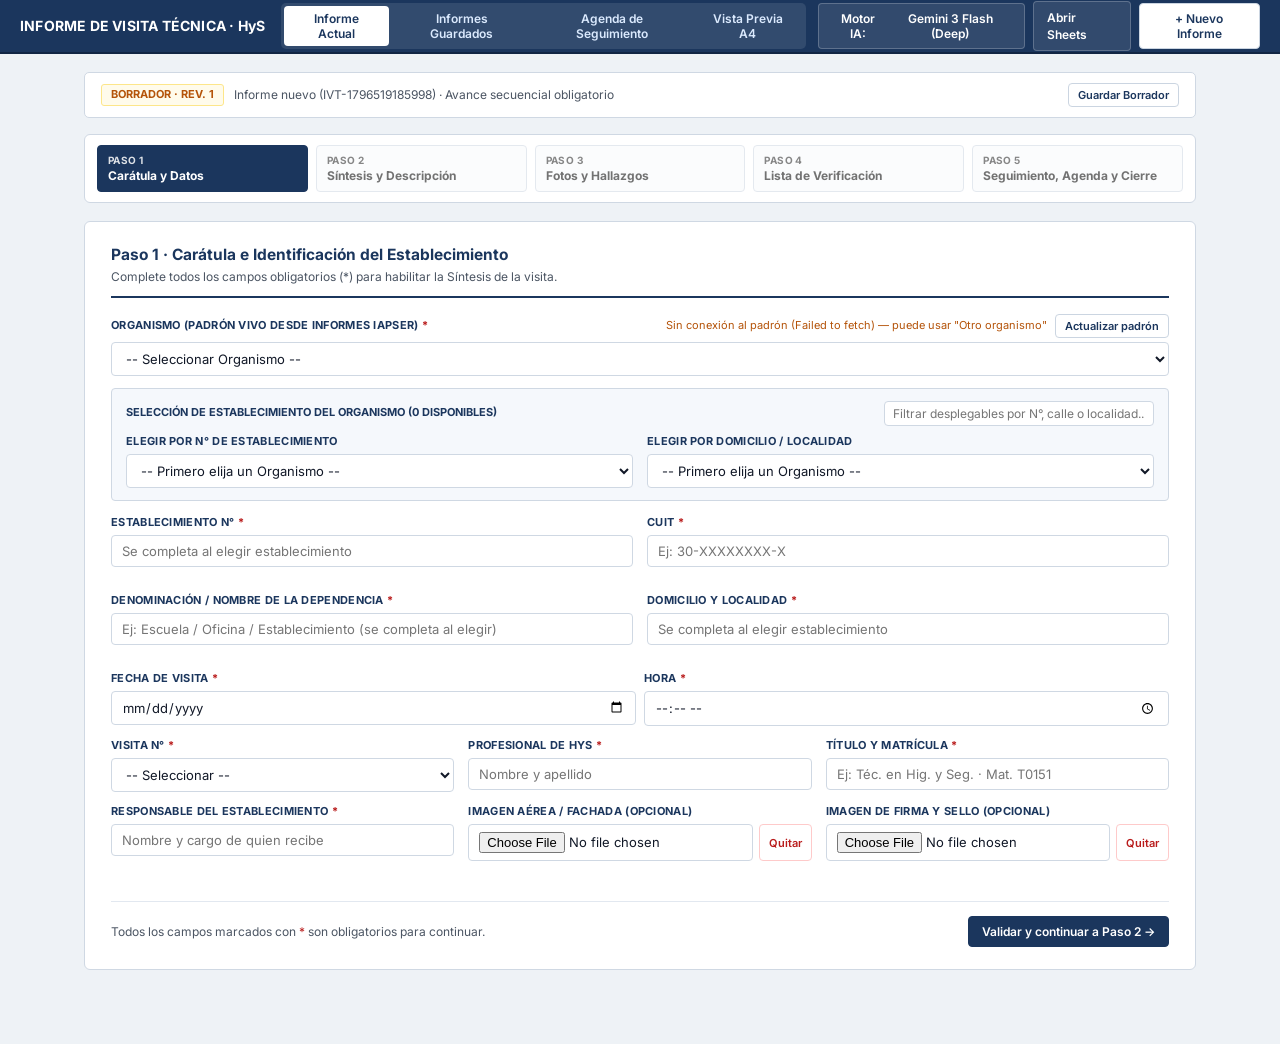
==== index.html @ 3a43452d "feat: Informe de Visita Tecnica HyS 2026 (padron IAPSER, Dec 351/79 y planillas)" ====
<!DOCTYPE html>
<html lang="es">
<head>
  <meta charset="UTF-8">
  <meta name="viewport" content="width=device-width, initial-scale=1.0">
  <title>Informe de Visita Técnica · Higiene y Seguridad en el Trabajo</title>
  <link rel="preconnect" href="https://fonts.googleapis.com">
  <link rel="preconnect" href="https://fonts.gstatic.com" crossorigin>
  <link href="https://fonts.googleapis.com/css2?family=Inter:wght@400;500;600;700&display=swap" rel="stylesheet">
  <style>:root {
  --navy: #1b365d;
  --navy-dark: #122644;
  --navy-light: #2b548a;
  --tint: #e8eff7;
  --tint-soft: #f5f8fc;
  --border: #cfd8e3;
  --bg: #eef2f6;
  --text: #111827;
  --muted: #4b5563;
  --danger: #b91c1c;
  --danger-bg: #fef2f2;
  --ok: #15803d;
  --ok-bg: #f0fdf4;
  --warn: #b45309;
  --warn-bg: #fffbeb;
}

* { box-sizing: border-box; margin: 0; padding: 0; }
body {
  font-family: 'Inter', 'Segoe UI', Arial, sans-serif;
  background: var(--bg);
  color: var(--text);
  font-size: 13px;
  line-height: 1.45;
}

/* TOP BAR */
.topbar {
  height: 54px;
  background: var(--navy);
  color: #ffffff;
  display: flex;
  align-items: center;
  justify-content: space-between;
  padding: 0 20px;
  position: fixed;
  top: 0; left: 0; right: 0;
  z-index: 300;
  border-bottom: 2px solid var(--navy-dark);
  gap: 12px;
}
.topbar-left { display: flex; align-items: center; gap: 16px; }
.topbar-title { font-size: 14px; font-weight: 700; letter-spacing: 0.2px; white-space: nowrap; }
.top-nav-group { display: flex; gap: 4px; background: rgba(255,255,255,0.1); padding: 3px; border-radius: 5px; }
.top-nav-btn {
  background: transparent; border: none; color: #dbeafe; font-family: inherit;
  font-size: 12px; font-weight: 600; padding: 5px 12px; border-radius: 4px; cursor: pointer;
}
.top-nav-btn:hover { background: rgba(255,255,255,0.14); color: #fff; }
.top-nav-btn.active { background: #ffffff; color: var(--navy); }
.topbar-actions { display: flex; align-items: center; gap: 8px; }

.btn {
  font-family: inherit; font-size: 12px; font-weight: 600; padding: 7px 13px;
  border-radius: 4px; border: 1px solid transparent; cursor: pointer;
  display: inline-flex; align-items: center; gap: 6px; text-decoration: none;
  transition: background 0.15s, border-color 0.15s;
}
.btn:disabled { opacity: 0.45; cursor: not-allowed; }
.btn-primary { background: var(--navy); color: #fff; border-color: var(--navy); }
.btn-primary:hover:not(:disabled) { background: var(--navy-light); }
.btn-ok { background: var(--ok); color: #fff; border-color: var(--ok); }
.btn-ok:hover:not(:disabled) { background: #166534; }
.btn-white { background: #ffffff; color: var(--navy); border-color: #cbd5e1; }
.btn-white:hover:not(:disabled) { background: #f8fafc; }
.btn-ghost { background: rgba(255,255,255,0.1); color: #fff; border-color: rgba(255,255,255,0.22); }
.btn-ghost:hover { background: rgba(255,255,255,0.2); }
.btn-danger-outline { background: #fff; color: var(--danger); border-color: #fecaca; }
.btn-danger-outline:hover { background: var(--danger-bg); }
.btn-sm { padding: 4px 9px; font-size: 11px; }

/* LAYOUT */
.main-wrap {
  padding: 72px 24px 56px 24px;
  max-width: 1160px;
  margin: 0 auto;
}
.app-view { display: none; }
.app-view.active { display: block; }

/* STEPPER WIZARD (5 PASOS ESTRICTOS) */
.wizard-bar {
  display: grid;
  grid-template-columns: repeat(5, 1fr);
  gap: 8px;
  margin-bottom: 18px;
  background: #ffffff;
  border: 1px solid var(--border);
  border-radius: 6px;
  padding: 10px 12px;
}
@media (max-width: 820px) { .wizard-bar { grid-template-columns: 1fr; } }

.step-btn {
  text-align: left;
  background: var(--tint-soft);
  border: 1px solid var(--border);
  border-radius: 4px;
  padding: 8px 10px;
  cursor: pointer;
  font-family: inherit;
  display: flex;
  flex-direction: column;
  gap: 2px;
  transition: all 0.15s;
}
.step-btn.locked { opacity: 0.55; cursor: not-allowed; background: #f8fafc; }
.step-btn.done { border-color: #86efac; background: var(--ok-bg); }
.step-btn.active { border-color: var(--navy); background: var(--navy); color: #ffffff; }
.step-num { font-size: 10px; font-weight: 700; text-transform: uppercase; letter-spacing: 0.4px; opacity: 0.85; }
.step-lbl { font-size: 12px; font-weight: 700; }

/* ESTADO DEL INFORME (BORRADOR / EMITIDO) */
.status-strip {
  display: flex;
  justify-content: space-between;
  align-items: center;
  flex-wrap: wrap;
  gap: 10px;
  padding: 10px 16px;
  border-radius: 5px;
  margin-bottom: 16px;
  border: 1px solid var(--border);
  background: #ffffff;
}
.status-strip.emitido {
  background: var(--tint);
  border-color: var(--navy);
}
.status-tag {
  display: inline-block;
  font-size: 11px;
  font-weight: 700;
  padding: 2px 9px;
  border-radius: 3px;
  text-transform: uppercase;
}
.tag-borrador { background: var(--warn-bg); color: var(--warn); border: 1px solid #fde68a; }
.tag-emitido { background: var(--navy); color: #fff; }
.tag-ok { background: var(--ok-bg); color: var(--ok); border: 1px solid #86efac; }
.tag-err { background: var(--danger-bg); color: var(--danger); border: 1px solid #fca5a5; }

/* MODO SOLO LECTURA CUANDO ESTA EMITIDO */
.readonly-lock input:not(.allow-emitido),
.readonly-lock select:not(.allow-emitido),
.readonly-lock textarea:not(.allow-emitido),
.readonly-lock button.edit-only {
  pointer-events: none;
  opacity: 0.72;
  background-color: #f8fafc;
}

/* CARDS */
.sheet-card {
  background: #ffffff;
  border: 1px solid var(--border);
  border-radius: 6px;
  padding: 22px 26px;
  margin-bottom: 18px;
}
.section-head {
  display: flex;
  justify-content: space-between;
  align-items: flex-start;
  gap: 12px;
  border-bottom: 2px solid var(--navy);
  padding-bottom: 10px;
  margin-bottom: 16px;
  flex-wrap: wrap;
}
.section-head h2 { font-size: 15.5px; font-weight: 700; color: var(--navy); }
.section-head p { font-size: 12px; color: var(--muted); margin-top: 2px; }

.step-panel { display: none; }
.step-panel.active { display: block; }

.step-footer {
  display: flex;
  justify-content: space-between;
  align-items: center;
  padding-top: 14px;
  margin-top: 18px;
  border-top: 1px solid #e2e8f0;
  gap: 10px;
  flex-wrap: wrap;
}

/* NOTICE */
.notice {
  display: none;
  padding: 10px 14px;
  border-radius: 4px;
  margin-bottom: 14px;
  font-size: 12.5px;
  font-weight: 500;
  align-items: center;
  justify-content: space-between;
  gap: 12px;
}
.notice.show { display: flex; }
.notice-err { background: var(--danger-bg); color: var(--danger); border: 1px solid #fecaca; border-left: 4px solid var(--danger); }
.notice-ok { background: var(--ok-bg); color: var(--ok); border: 1px solid #bbf7d0; border-left: 4px solid var(--ok); }
.notice-info { background: var(--tint-soft); color: var(--navy); border: 1px solid #bfdbfe; border-left: 4px solid var(--navy); }

/* FORMS */
.grid-2 { display: grid; grid-template-columns: 1fr 1fr; gap: 14px; }
.grid-3 { display: grid; grid-template-columns: 1fr 1fr 1fr; gap: 14px; }
.grid-4 { display: grid; grid-template-columns: repeat(4, 1fr); gap: 12px; }
@media (max-width: 780px) { .grid-2, .grid-3, .grid-4 { grid-template-columns: 1fr; } }

.field { display: flex; flex-direction: column; gap: 4px; margin-bottom: 12px; }
.field label {
  font-size: 11px; font-weight: 700; color: var(--navy);
  text-transform: uppercase; letter-spacing: 0.3px;
}
.req { color: var(--danger); }
.input, .select, .textarea {
  width: 100%; padding: 7px 10px; border: 1px solid var(--border);
  border-radius: 4px; font-family: inherit; font-size: 13px; color: var(--text); background: #fff;
}
.input:focus, .select:focus, .textarea:focus {
  outline: none; border-color: var(--navy); box-shadow: 0 0 0 2px rgba(27,54,93,0.12);
}
.textarea { resize: vertical; min-height: 68px; }
.invalid { border-color: var(--danger) !important; background: var(--danger-bg) !important; }

/* CHECKBOXES */
.chk-grid {
  display: grid;
  grid-template-columns: repeat(auto-fill, minmax(230px, 1fr));
  gap: 8px;
  padding: 12px;
  background: var(--tint-soft);
  border: 1px solid var(--border);
  border-radius: 4px;
}
.chk-item { display: flex; align-items: center; gap: 7px; font-size: 12.5px; cursor: pointer; }

/* TABLAS INSTITUCIONALES */
table.inst-table { width: 100%; border-collapse: collapse; font-size: 12px; margin-bottom: 12px; }
table.inst-table th {
  background: var(--navy); color: #fff; font-weight: 600; text-align: left;
  padding: 7px 9px; border: 1px solid var(--navy); font-size: 11.5px;
}
table.inst-table td { padding: 6px 8px; border: 1px solid #cbd5e1; vertical-align: middle; background: #fff; }
table.inst-table input, table.inst-table select {
  width: 100%; padding: 5px 7px; border: 1px solid #d1d9e6; border-radius: 3px;
  font-family: inherit; font-size: 12px;
}
table.inst-table select.st-EMPTY { background: #fffbeb; color: #92400e; font-weight: 700; border-color: #f59e0b; }
table.inst-table select.st-NC { background: #fef2f2; color: #991b1b; font-weight: 700; border-color: #fca5a5; }
table.inst-table select.st-OBS { background: #fffbeb; color: #92400e; font-weight: 700; border-color: #fcd34d; }
table.inst-table select.st-C { background: #f0fdf4; color: #166534; font-weight: 700; border-color: #86efac; }
table.inst-table select.st-NA { background: #f8fafc; color: #64748b; }

/* HALLAZGOS */
.ai-box {
  background: var(--tint-soft); border: 1px solid #bfdbfe; border-radius: 4px;
  padding: 14px 16px; margin-bottom: 16px;
}
.ai-box-row { display: grid; grid-template-columns: 1fr 1fr auto; gap: 10px; align-items: end; }
@media (max-width: 820px) { .ai-box-row { grid-template-columns: 1fr; } }

.finding-row-card {
  border: 1px solid var(--border); border-left: 4px solid var(--navy);
  border-radius: 4px; padding: 16px; margin-bottom: 14px; background: #fff;
}
.finding-row-card.prio-alta { border-left-color: var(--danger); }
.finding-row-card.prio-media { border-left-color: var(--warn); }
.finding-row-head {
  display: flex; justify-content: space-between; align-items: center;
  border-bottom: 1px solid #e2e8f0; padding-bottom: 8px; margin-bottom: 12px; gap: 10px; flex-wrap: wrap;
}
.finding-layout { display: grid; grid-template-columns: 1fr 240px; gap: 16px; }
@media (max-width: 860px) { .finding-layout { grid-template-columns: 1fr; } }

.photo-stack-edit {
  display: flex; flex-direction: column; gap: 8px;
  background: var(--tint-soft); border: 1px solid var(--border); border-radius: 4px; padding: 10px;
}
.photo-thumb-item { position: relative; border: 1px solid #cbd5e1; border-radius: 3px; overflow: hidden; background: #0f172a; }
.photo-thumb-item img { width: 100%; height: 126px; object-fit: cover; display: block; }
.photo-del-btn {
  position: absolute; top: 4px; right: 4px; background: rgba(15,23,42,0.82); color: #fff;
  border: none; width: 22px; height: 22px; border-radius: 3px; cursor: pointer; font-size: 12px;
}

.cat-search-wrap { position: relative; }
.cat-dropdown {
  display: none; position: absolute; top: 100%; left: 0; right: 0;
  background: #fff; border: 1px solid var(--navy); border-radius: 4px;
  max-height: 220px; overflow-y: auto; z-index: 150; box-shadow: 0 8px 20px rgba(0,0,0,0.15);
}
.cat-dropdown.open { display: block; }
.cat-opt { padding: 8px 10px; border-bottom: 1px solid #f1f5f9; cursor: pointer; font-size: 12px; }
.cat-opt:hover { background: var(--tint); }

.spinner {
  display: inline-block; width: 14px; height: 14px;
  border: 2px solid #cbd5e1; border-top-color: var(--navy);
  border-radius: 50%; animation: spin 0.7s linear infinite;
}
@keyframes spin { to { transform: rotate(360deg); } }

/* MODAL */
.modal-bg {
  display: none; position: fixed; inset: 0; background: rgba(15,23,42,0.55);
  z-index: 500; align-items: center; justify-content: center; padding: 16px;
}
.modal-bg.open { display: flex; }
.modal-card {
  background: #fff; border-radius: 6px; max-width: 560px; width: 100%;
  padding: 22px 24px; box-shadow: 0 20px 40px rgba(0,0,0,0.25);
}

/* ================================================================ */
/* DOCUMENTO IMPRIMIBLE A4 FIEL AL PDF (PÁGS. 1 A 15 + ANEXOS)      */
/* ================================================================ */
.doc-preview-wrap { display: flex; flex-direction: column; align-items: center; gap: 24px; }

.pdf-page {
  background: #ffffff;
  width: 210mm; min-height: 297mm;
  padding: 18mm 16mm 22mm 16mm;
  box-shadow: 0 2px 12px rgba(0,0,0,0.12);
  display: flex; flex-direction: column;
  color: #000; font-family: Arial, 'Inter', sans-serif; font-size: 9.8pt; line-height: 1.4;
  page: portrait_page; page-break-after: always; break-after: page;
}
.pdf-page.landscape {
  width: 297mm; min-height: 210mm;
  padding: 14mm 14mm 20mm 14mm;
  page: landscape_page;
}
.pdf-page:last-child { page-break-after: auto; break-after: auto; }
.pdf-body { flex: 1; }

.pdf-footer {
  margin-top: 14px; padding-top: 8px;
  display: grid; grid-template-columns: 1fr 1.6fr 1fr; align-items: center;
  font-size: 8.5pt; color: #4b5563;
}
.pdf-footer-left { color: var(--navy); font-weight: 700; }
.pdf-footer-center { text-align: center; line-height: 1.25; }
.pdf-footer-center img { max-height: 42px; display: block; margin: 0 auto 2px auto; }
.pdf-footer-right { text-align: right; color: #374151; }

.cover-title {
  text-align: center; font-size: 21pt; font-weight: 700; letter-spacing: 0.4px;
  margin-top: 18mm; padding-bottom: 6px; border-bottom: 1.5px solid #2b6cb0; color: #000;
}
.cover-subtitle {
  text-align: center; font-size: 13pt; font-weight: 700; color: var(--navy-light);
  margin: 14mm 0 10mm 0;
}
.cover-photo {
  margin: 14mm auto 0 auto; max-width: 130mm; max-height: 85mm;
  display: block; border: 1px solid #cbd5e1; object-fit: cover;
}

.pdf-h1 {
  font-size: 11.5pt; font-weight: 700; color: #000;
  margin: 12px 0 4px 0; padding-bottom: 3px; border-bottom: 1px solid #93c5fd;
}
.pdf-h2 { font-size: 10.2pt; font-weight: 700; color: var(--navy-light); margin: 8px 0 6px 0; }
.pdf-subcat { font-size: 10.2pt; font-weight: 700; color: #000; margin: 10px 0 5px 0; }

table.pdf-table { width: 100%; border-collapse: collapse; font-size: 8.8pt; margin-bottom: 10px; }
table.pdf-table th {
  background: var(--navy); color: #fff; font-weight: 700;
  padding: 5px 7px; border: 1px solid #000; text-align: center;
}
table.pdf-table td { padding: 5px 7px; border: 1px solid #000; vertical-align: middle; }
table.pdf-table td.pdf-lbl { background: #dce6f2; color: var(--navy); font-weight: 700; width: 48mm; }
table.pdf-table tr { break-inside: avoid; page-break-inside: avoid; }

table.pdf-findings { width: 100%; border-collapse: collapse; font-size: 8.6pt; }
table.pdf-findings th {
  background: var(--navy); color: #fff; font-weight: 700;
  padding: 6px; border: 1px solid #94a3b8; text-align: center;
}
table.pdf-findings td { padding: 6px 7px; border: 1px solid #94a3b8; vertical-align: middle; }
.pdf-finding-photos { display: flex; flex-direction: column; align-items: center; gap: 5px; }
.pdf-finding-photos img { max-width: 46mm; max-height: 36mm; object-fit: cover; border: 1px solid #cbd5e1; display: block; }
.pdf-photo-caption { font-size: 8.3pt; text-align: center; color: #111; margin-top: 2px; }
.conclusion-box {
  border: 1.5px solid #000; padding: 12px 14px; font-size: 9.4pt;
  line-height: 1.5; white-space: pre-line; margin-top: 6px;
}

@page portrait_page { size: A4 portrait; margin: 0; }
@page landscape_page { size: A4 landscape; margin: 0; }

@media print {
  body { background: #fff !important; }
  .topbar, .wizard-bar, .status-strip, .notice, .modal-bg, .no-print { display: none !important; }
  .main-wrap { padding: 0 !important; max-width: none !important; }
  .app-view { display: none !important; }
  #view-preview { display: block !important; }
  .doc-preview-wrap { gap: 0 !important; display: block !important; }
  .pdf-page { box-shadow: none !important; margin: 0 !important; width: 100% !important; min-height: 296mm; }
  .pdf-page.landscape { min-height: 209mm; }
  table.pdf-table th, table.pdf-table td.pdf-lbl, table.pdf-findings th {
    -webkit-print-color-adjust: exact !important; print-color-adjust: exact !important;
  }
}
</style>
</head>
<body>
  <header class="topbar">
    <div class="topbar-left">
      <div class="topbar-title">INFORME DE VISITA TÉCNICA · HyS</div>
      <nav class="top-nav-group">
        <button class="top-nav-btn active" data-v="wizard" onclick="verVista('wizard')">Informe Actual</button>
        <button class="top-nav-btn" data-v="biblioteca" onclick="verVista('biblioteca')">Informes Guardados</button>
        <button class="top-nav-btn" data-v="agenda" onclick="verVista('agenda')">Agenda de Seguimiento</button>
        <button class="top-nav-btn" data-v="preview" onclick="abrirVistaPrevia()">Vista Previa A4</button>
      </nav>
    </div>
    <div class="topbar-actions">
      <button class="btn btn-ghost" onclick="abrirModalIA()">Motor IA: <span id="lblModeloTop">Gemini 3 Flash (Deep)</span></button>
      <a class="btn btn-ghost" href="https://docs.google.com/spreadsheets/d/1STF7Y269MUqsLqGYDUrhzN5jPLri0CdyKg0ysfCMlTg/edit" target="_blank">Abrir Sheets</a>
      <button class="btn btn-white" onclick="nuevoInforme()">+ Nuevo Informe</button>
    </div>
  </header>

  <main class="main-wrap">
    <div class="notice notice-err" id="noticeBox">
      <span id="noticeMsg"></span>
      <button class="btn btn-white btn-sm" onclick="cerrarAviso()">Cerrar</button>
    </div>

    <!-- ============================================================ -->
    <!-- VISTA 1: WIZARD SECUENCIAL DE 5 PASOS                        -->
    <!-- ============================================================ -->
    <section class="app-view active" id="view-wizard">
      <!-- FRANJA DE ESTADO DEL INFORME -->
      <div class="status-strip" id="statusStrip">
        <div style="display:flex; align-items:center; gap:10px; flex-wrap:wrap;">
          <span class="status-tag tag-borrador" id="lblEstadoInforme">Borrador</span>
          <span style="font-size:12px; color:var(--muted);" id="lblMetaEstado">Informe nuevo sin guardar en la nube</span>
        </div>
        <div style="display:flex; gap:8px; flex-wrap:wrap;">
          <button class="btn btn-white btn-sm" id="btnGuardarBorradorTop" onclick="guardarInformeNube('Borrador')">Guardar Borrador</button>
          <button class="btn btn-primary btn-sm" id="btnReimprimirTop" style="display:none;" onclick="imprimirPDF()">Imprimir / Reimprimir PDF</button>
          <button class="btn btn-white btn-sm allow-emitido" id="btnReabrirTop" style="display:none;" onclick="reabrirParaModificar()">Reabrir para modificar</button>
        </div>
      </div>

      <!-- BARRA SECUENCIAL DE 5 PASOS -->
      <div class="wizard-bar" id="wizardBar">
        <button class="step-btn active" data-step="1" onclick="irPaso(1)">
          <span class="step-num">Paso 1</span>
          <span class="step-lbl">Carátula y Datos</span>
        </button>
        <button class="step-btn locked" data-step="2" onclick="irPaso(2)">
          <span class="step-num">Paso 2</span>
          <span class="step-lbl">Síntesis y Descripción</span>
        </button>
        <button class="step-btn locked" data-step="3" onclick="irPaso(3)">
          <span class="step-num">Paso 3</span>
          <span class="step-lbl">Fotos y Hallazgos</span>
        </button>
        <button class="step-btn locked" data-step="4" onclick="irPaso(4)">
          <span class="step-num">Paso 4</span>
          <span class="step-lbl">Lista de Verificación</span>
        </button>
        <button class="step-btn locked" data-step="5" onclick="irPaso(5)">
          <span class="step-num">Paso 5</span>
          <span class="step-lbl">Seguimiento, Agenda y Cierre</span>
        </button>
      </div>

      <div id="wizardLockZone">
        <!-- PASO 1: CARÁTULA -->
        <div class="step-panel active" id="step-1">
          <div class="sheet-card">
            <div class="section-head">
              <div>
                <h2>Paso 1 · Carátula e Identificación del Establecimiento</h2>
                <p>Complete todos los campos obligatorios (*) para habilitar la Síntesis de la visita.</p>
              </div>
            </div>
            <div class="grid-2">
              <div class="field" style="grid-column: span 2;">
                <div style="display:flex; justify-content:space-between; align-items:center; gap:8px;">
                  <label>Organismo (Padrón vivo desde Informes IAPSER) <span class="req">*</span></label>
                  <div style="display:flex; align-items:center; gap:8px;">
                    <span id="lblEstadoPadron" style="font-size:11px; color:var(--muted);">Cargando padrón desde Google Sheets...</span>
                    <button class="btn btn-white btn-sm edit-only" onclick="cargarPadronIapser(true)">Actualizar padrón</button>
                  </div>
                </div>
                <select class="select" id="f-organismo" onchange="alCambiarOrganismo()"></select>
                <input class="input" id="f-organismo-manual" style="display:none; margin-top:6px;" placeholder="Escriba el nombre del organismo..." oninput="syncPaso1()">
              </div>
            </div>

            <div style="background:var(--tint-soft); border:1px solid var(--border); border-radius:4px; padding:12px 14px; margin-bottom:14px;">
              <div style="display:flex; justify-content:space-between; align-items:center; margin-bottom:8px; gap:10px; flex-wrap:wrap;">
                <span style="font-size:11px; font-weight:700; color:var(--navy); text-transform:uppercase;">
                  Selección de establecimiento del organismo (<span id="lblCantEstab">0</span> disponibles)
                </span>
                <input class="input" id="f-filtro-estab" style="width:270px; padding:4px 8px; font-size:12px;" placeholder="Filtrar desplegables por N°, calle o localidad..." oninput="poblarDesplegablesEstab()">
              </div>
              <div class="grid-2" style="margin-bottom:0;">
                <div class="field" style="margin-bottom:0;">
                  <label>Elegir por N° de Establecimiento</label>
                  <select class="select" id="f-sel-nro" onchange="alSeleccionarEstablecimiento(this.value)"></select>
                </div>
                <div class="field" style="margin-bottom:0;">
                  <label>Elegir por Domicilio / Localidad</label>
                  <select class="select" id="f-sel-dom" onchange="alSeleccionarEstablecimiento(this.value)"></select>
                </div>
              </div>
            </div>

            <div class="grid-2">
              <div class="field"><label>Establecimiento N° <span class="req">*</span></label><input class="input" id="f-estNro" placeholder="Se completa al elegir establecimiento" oninput="syncPaso1()"></div>
              <div class="field"><label>CUIT <span class="req">*</span></label><input class="input" id="f-cuit" placeholder="Ej: 30-XXXXXXXX-X" oninput="syncPaso1()"></div>
              <div class="field"><label>Denominación / Nombre de la dependencia <span class="req">*</span></label><input class="input" id="f-denominacion" placeholder="Ej: Escuela / Oficina / Establecimiento (se completa al elegir)" oninput="syncPaso1()"></div>
              <div class="field"><label>Domicilio y localidad <span class="req">*</span></label><input class="input" id="f-domicilio" placeholder="Se completa al elegir establecimiento" oninput="syncPaso1()"></div>
              <div class="grid-2" style="gap:8px; margin-bottom:0; grid-column: span 2;">
                <div class="field"><label>Fecha de visita <span class="req">*</span></label><input type="date" class="input" id="f-fechaVisita" oninput="syncPaso1()"></div>
                <div class="field"><label>Hora <span class="req">*</span></label><input type="time" class="input" id="f-horaVisita" oninput="syncPaso1()"></div>
              </div>
            </div>
            <div class="grid-3">
              <div class="field">
                <label>Visita N° <span class="req">*</span></label>
                <select class="select" id="f-visitaNro" onchange="syncPaso1()">
                  <option value="">-- Seleccionar --</option>
                  <option>Visita 1 - Relevamiento y diagnóstico</option>
                  <option>Visita 2 - Seguimiento y capacitación</option>
                  <option>Visita 3 - Evacuación</option>
                  <option>Visita 4 - Control final</option>
                </select>
              </div>
              <div class="field"><label>Profesional de HyS <span class="req">*</span></label><input class="input" id="f-profNombre" placeholder="Nombre y apellido" oninput="syncPaso1()"></div>
              <div class="field"><label>Título y Matrícula <span class="req">*</span></label><input class="input" id="f-profMat" placeholder="Ej: Téc. en Hig. y Seg. · Mat. T0151" oninput="syncPaso1()"></div>
            </div>
            <div class="grid-3">
              <div class="field"><label>Responsable del Establecimiento <span class="req">*</span></label><input class="input" id="f-respEst" placeholder="Nombre y cargo de quien recibe" oninput="syncPaso1()"></div>
              <div class="field">
                <label>Imagen aérea / fachada (opcional)</label>
                <div style="display:flex; gap:6px;">
                  <input type="file" accept="image/*" class="input" onchange="cargarImgUnica('coverPhoto', event)">
                  <button class="btn btn-danger-outline btn-sm edit-only" onclick="limpiarImgUnica('coverPhoto')">Quitar</button>
                </div>
                <div id="prev-coverPhoto" style="margin-top:6px;"></div>
              </div>
              <div class="field">
                <label>Imagen de Firma y Sello (opcional)</label>
                <div style="display:flex; gap:6px;">
                  <input type="file" accept="image/*" class="input" onchange="cargarImgUnica('firmaImg', event)">
                  <button class="btn btn-danger-outline btn-sm edit-only" onclick="limpiarImgUnica('firmaImg')">Quitar</button>
                </div>
                <div id="prev-firmaImg" style="margin-top:6px;"></div>
              </div>
            </div>
            <div class="step-footer">
              <span style="font-size:12px; color:var(--muted);">Todos los campos marcados con <span class="req">*</span> son obligatorios para continuar.</span>
              <button class="btn btn-primary" onclick="avanzarDesde(1)">Validar y continuar a Paso 2 →</button>
            </div>
          </div>
        </div>

        <!-- PASO 2: SÍNTESIS Y DESCRIPCIÓN GUIADA DEL ESTABLECIMIENTO -->
        <div class="step-panel" id="step-2">
          <div class="sheet-card">
            <div class="section-head">
              <div>
                <h2>Paso 2 · Descripción Guiada del Establecimiento y Síntesis de la Visita</h2>
                <p>Complete los campos independientes de cada bloque; el informe los redactará automáticamente como párrafos técnicos ordenados.</p>
              </div>
            </div>

            <!-- BLOQUE A: ACTIVIDAD -->
            <div style="font-size:12px; font-weight:700; color:var(--navy); text-transform:uppercase; border-bottom:1px solid var(--border); padding-bottom:4px; margin-bottom:10px;">
              A. Actividad y funcionamiento
            </div>
            <div class="grid-3">
              <div class="field">
                <label>Actividad principal del establecimiento <span class="req">*</span></label>
                <input class="input" id="d-actividadGeneral" placeholder="Ej: escuela primaria pública de gestión estatal" oninput="syncPaso2()">
              </div>
              <div class="field">
                <label>Modalidad, turnos y horarios <span class="req">*</span></label>
                <input class="input" id="d-turnos" placeholder="Ej: jornada simple (turnos mañana 8:00–12:30 y tarde 13:30–18:00)" oninput="syncPaso2()">
              </div>
              <div class="field">
                <label>Año de funcionamiento / antigüedad</label>
                <input class="input" id="d-antiguedad" placeholder="Ej: Funciona en el edificio desde 1978" oninput="syncPaso2()">
              </div>
            </div>

            <!-- BLOQUE B: EDIFICIO Y DISTRIBUCIÓN -->
            <div style="font-size:12px; font-weight:700; color:var(--navy); text-transform:uppercase; border-bottom:1px solid var(--border); padding-bottom:4px; margin:14px 0 10px 0;">
              B. Edificio, superficie y distribución de sectores
            </div>
            <div class="grid-4">
              <div class="field">
                <label>Cantidad de pisos / plantas <span class="req">*</span></label>
                <input type="number" min="1" class="input" id="d-pisos" placeholder="Ej: 2" oninput="syncPaso2()">
              </div>
              <div class="field">
                <label>Superficie cubierta (m²) <span class="req">*</span></label>
                <input type="number" class="input" id="d-superficie" placeholder="Ej: 1800" oninput="calcCategoriaPlan(); syncPaso2()">
              </div>
              <div class="field">
                <label>Sup. descubierta / patio (m²)</label>
                <input type="number" class="input" id="d-supDescubierta" placeholder="Ej: 600" oninput="syncPaso2()">
              </div>
              <div class="field">
                <label>Categoría Plan 2026</label>
                <select class="select" id="f-categoria" onchange="syncPaso2()">
                  <option value="AA">AA (>10.000 m² · 4 vis.)</option>
                  <option value="A">A (2.501–10.000 m² · 4 vis.)</option>
                  <option value="B">B (501–2.500 m² · 2 vis.)</option>
                  <option value="C">C (hasta 500 m² · 1 vis.)</option>
                </select>
              </div>
            </div>
            <div class="grid-2">
              <div class="field">
                <label>Tipología constructiva <span class="req">*</span></label>
                <input class="input" id="d-tipologia" placeholder="Ej: mampostería y losa de hormigón / estructura metálica con techo de chapa" oninput="syncPaso2()">
              </div>
              <div class="field">
                <label>Espacios complementarios (SUM, patio, depósito externo)</label>
                <input class="input" id="d-complementarios" placeholder="Ej: un SUM de 120 m² en planta baja" oninput="syncPaso2()">
              </div>
            </div>
            <div style="margin-bottom:12px;">
              <label class="chk-item" style="font-size:12px; color:var(--muted);">
                <input type="checkbox" id="d-riesgoEspecial" onchange="calcCategoriaPlan(); syncPaso2()">
                <span>Riesgo especial (taller, laboratorio, establecimiento de salud o depósito): elevar una categoría del plan.</span>
              </label>
            </div>

            <div style="display:flex; justify-content:space-between; align-items:center; margin:10px 0 6px 0;">
              <strong style="font-size:11.5px; color:var(--navy); text-transform:uppercase;">Distribución: sectores que componen el edificio y actividad de cada sector <span class="req">*</span></strong>
              <button class="btn btn-white btn-sm edit-only" onclick="addSectorEst()">+ Agregar Sector</button>
            </div>
            <table class="inst-table">
              <thead>
                <tr>
                  <th style="width:120px;">Piso / Nivel <span style="color:#fca5a5;">*</span></th>
                  <th style="width:210px;">Sector <span style="color:#fca5a5;">*</span></th>
                  <th>Actividad específica del sector <span style="color:#fca5a5;">*</span></th>
                  <th style="width:90px;">Sup. (m²)</th>
                  <th style="width:36px;"></th>
                </tr>
              </thead>
              <tbody id="tb-sectores-est"></tbody>
            </table>

            <!-- BLOQUE C: PERSONAL Y OCUPACIÓN -->
            <div style="font-size:12px; font-weight:700; color:var(--navy); text-transform:uppercase; border-bottom:1px solid var(--border); padding-bottom:4px; margin:16px 0 10px 0;">
              C. Personal y ocupación
            </div>
            <div class="grid-3">
              <div class="field">
                <label>Cantidad total de trabajadores <span class="req">*</span></label>
                <input type="number" min="0" class="input" id="d-cantTrabajadores" placeholder="Ej: 28" oninput="syncPaso2()">
              </div>
              <div class="field" style="grid-column: span 2;">
                <label>Desglose por función / puesto <span class="req">*</span></label>
                <input class="input" id="d-desglosePersonal" placeholder="Ej: 18 docentes, 2 directivos, 3 auxiliares de limpieza, 2 de cocina y 3 administrativos" oninput="syncPaso2()">
              </div>
            </div>
            <div class="grid-3">
              <div class="field">
                <label>Público / matrícula / usuarios por turno</label>
                <input class="input" id="d-ocupacionPublico" placeholder="Ej: Matrícula de 420 alumnos: 210 turno mañana y 210 turno tarde" oninput="syncPaso2()">
              </div>
              <div class="field">
                <label>Eventos o picos de concurrencia</label>
                <input class="input" id="d-eventos" placeholder="Ej: Actos escolares y reuniones en el SUM, hasta 150 personas" oninput="syncPaso2()">
              </div>
              <div class="field">
                <label>Personal tercerizado / contratistas</label>
                <input class="input" id="d-tercerizados" placeholder="Ej: Sin personal tercerizado permanente, salvo limpieza fines de semana" oninput="syncPaso2()">
              </div>
            </div>

            <!-- BLOQUE D: PROCESOS Y ACTIVIDADES -->
            <div style="font-size:12px; font-weight:700; color:var(--navy); text-transform:uppercase; border-bottom:1px solid var(--border); padding-bottom:4px; margin:14px 0 10px 0;">
              D. Procesos y actividades
            </div>
            <div class="grid-2">
              <div class="field">
                <label>Procesos y actividades principales <span class="req">*</span></label>
                <input class="input" id="d-procesos" placeholder="Ej: dictado de clases, servicio de comedor escolar, educación física en el patio" oninput="syncPaso2()">
              </div>
              <div class="field">
                <label>Tareas de mantenimiento o apoyo</label>
                <input class="input" id="d-mantenimiento" placeholder="Ej: mantenimiento básico a cargo del personal auxiliar" oninput="syncPaso2()">
              </div>
            </div>

            <!-- BLOQUE E: MATERIALES Y SUSTANCIAS -->
            <div style="font-size:12px; font-weight:700; color:var(--navy); text-transform:uppercase; border-bottom:1px solid var(--border); padding-bottom:4px; margin:14px 0 10px 0;">
              E. Materiales y sustancias
            </div>
            <div class="grid-3">
              <div class="field">
                <label>Insumos de limpieza / químicos y ubicación</label>
                <input class="input" id="d-quimicos" placeholder="Ej: lavandina y desinfectantes en depósito junto a la cocina" oninput="syncPaso2()">
              </div>
              <div class="field">
                <label>Gases / combustibles / inflamables y ubicación</label>
                <input class="input" id="d-combustibles" placeholder="Ej: garrafas de gas para la cocina del comedor" oninput="syncPaso2()">
              </div>
              <div class="field">
                <label>Otros materiales combustibles relevantes</label>
                <input class="input" id="d-otrosMateriales" placeholder="Ej: material didáctico y papelería en biblioteca y dirección" oninput="syncPaso2()">
              </div>
            </div>

            <!-- BLOQUE F: OBSERVACIONES Y ACCESOS -->
            <div style="font-size:12px; font-weight:700; color:var(--navy); text-transform:uppercase; border-bottom:1px solid var(--border); padding-bottom:4px; margin:14px 0 10px 0;">
              F. Observaciones y limitaciones de la recorrida
            </div>
            <div class="grid-2">
              <div class="field">
                <label>Sectores no accesibles / cerrados y motivo</label>
                <input class="input" id="d-noAccesibles" placeholder="Ej: no se pudo acceder a sala de calderas ni terraza (cerradas, sin llave)" oninput="syncPaso2()">
              </div>
              <div class="field">
                <label>Documentación o verificaciones pendientes en esta recorrida</label>
                <input class="input" id="d-obsPendientes" placeholder="Ej: pendiente verificar habilitaciones, plano de evacuación y mediciones" oninput="syncPaso2()">
              </div>
            </div>

            <!-- VISTA PREVIA EN VIVO EN FORMATO PÁRRAFOS -->
            <div style="background:var(--tint-soft); border:1px solid #bfdbfe; border-left:4px solid var(--navy); border-radius:4px; padding:14px 16px; margin:14px 0 18px 0;">
              <div style="display:flex; justify-content:space-between; align-items:center; margin-bottom:8px; gap:8px; flex-wrap:wrap;">
                <strong style="font-size:12px; color:var(--navy); text-transform:uppercase;">Vista previa en párrafos (así saldrá en el Informe PDF)</strong>
                <div style="display:flex; gap:6px;">
                  <button class="btn btn-white btn-sm edit-only" onclick="pulirDescripcionConIA()">Pulir redacción con IA</button>
                  <button class="btn btn-white btn-sm edit-only" onclick="limpiarTextoPersonalizadoDesc()">Restaurar armado automático</button>
                </div>
              </div>
              <div id="descPreviewParrafos" style="font-size:12.5px; line-height:1.55; color:#111827;"></div>
            </div>

            <!-- OBJETO Y ALCANCE -->
            <div style="display:flex; justify-content:space-between; align-items:center; margin:16px 0 6px 0;">
              <strong style="font-size:12.5px; color:var(--navy); text-transform:uppercase;">1. Objeto, alcance y criterio de relevamiento <span class="req">*</span></strong>
              <button class="btn btn-white btn-sm edit-only" onclick="generarObjetoEstandar()">Autocompletar texto estándar</button>
            </div>
            <div class="field"><textarea class="textarea" id="s-obj1" placeholder="Objeto de la visita..." oninput="syncPaso2()"></textarea></div>
            <div class="field"><textarea class="textarea" id="s-obj2" placeholder="Alcance y límites de la observación..." oninput="syncPaso2()"></textarea></div>

            <!-- TAREAS PRINCIPALES REALIZADAS (PLAN HYS 2026) -->
            <div class="field" style="margin-top:14px;">
              <label>Acciones realizadas — Tareas del Plan HyS 2026 <span class="req">* (marcar al menos una; tildar una planilla la vuelve obligatoria)</span></label>
              <div class="chk-grid" id="chk-acciones"></div>
            </div>

            <!-- TAREAS SECUNDARIAS: MEDICIONES Y DEMÁS -->
            <div class="field">
              <label>Tareas secundarias — Mediciones y demás actuaciones (opcional)</label>
              <div class="chk-grid" id="chk-secundarias"></div>
              <input class="input" style="margin-top:6px;" id="s-otroAccion" placeholder="Otra tarea secundaria / medición (opcional)..." oninput="syncPaso2()">
            </div>

            <div class="field">
              <label>Estudios y documentos pendientes</label>
              <div class="chk-grid" id="chk-pendientes"></div>
              <input class="input" style="margin-top:6px;" id="s-pendNota" placeholder="Aclaración sobre pendientes (opcional)..." oninput="syncPaso2()">
            </div>

            <div class="field">
              <label>Documentación entregada al establecimiento <span class="req">*</span></label>
              <input class="input" id="s-docEntregada" placeholder="Ej: Constancia de visita firmada. Cartelería de salida de emergencia." oninput="syncPaso2()">
            </div>

            <div class="step-footer">
              <button class="btn btn-white" onclick="irPaso(1)">← Volver a Paso 1</button>
              <button class="btn btn-primary" onclick="avanzarDesde(2)">Validar y continuar a Paso 3 (Fotos) →</button>
            </div>
          </div>
        </div>

        <!-- PASO 3: FOTOS Y HALLAZGOS (ANTES DEL CHECKLIST PARA AUTOCOMPLETARLO) -->
        <div class="step-panel" id="step-3">
          <div class="sheet-card">
            <div class="section-head">
              <div>
                <h2>Paso 3 · Registro Fotográfico y Hallazgos (Base Dec. 351/79)</h2>
                <p>Suba las fotos de desvíos detectados. Al pasar al Paso 4, estos hallazgos autocompletarán la Lista de Verificación.</p>
              </div>
              <button class="btn btn-white btn-sm edit-only" onclick="agregarHallazgoManual()">+ Hallazgo sin foto</button>
            </div>

            <datalist id="sectoresDatalist"></datalist>

            <div class="ai-box edit-only">
              <div style="font-size:12px; font-weight:700; color:var(--navy); margin-bottom:8px;">
                Subir fotografía(s) para análisis técnico IA (1 a 3 fotos por hallazgo · criterio anti-alucinación)
              </div>
              <div class="ai-box-row">
                <div class="field" style="margin-bottom:0;">
                  <label>Lugar / Sector de detección <span class="req">*</span></label>
                  <input class="input" list="sectoresDatalist" id="ai-lugar-pre" placeholder="Seleccione un sector cargado o escriba la ubicación exacta">
                </div>
                <div class="field" style="margin-bottom:0;">
                  <label>Nota breve de campo (opcional, aumenta precisión)</label>
                  <input class="input" id="ai-nota-pre" placeholder="Ej: Matafuego vencido 2024 · Tablero sin contratapa ni diferencial">
                </div>
                <div>
                  <label class="btn btn-primary" style="cursor:pointer; white-space:nowrap;">
                    Subir foto(s) y analizar
                    <input type="file" id="ai-file-input" multiple accept="image/*" style="display:none;" onchange="analizarConIAFlujo(event)">
                  </label>
                </div>
              </div>
              <div id="ai-status-line" style="margin-top:8px; font-size:12px; color:var(--navy); display:none; align-items:center; gap:8px;">
                <span class="spinner"></span><span id="ai-status-txt">Analizando...</span>
              </div>
            </div>

            <div id="hallazgosList"></div>

            <div style="margin-top:12px; padding:10px 12px; background:var(--tint-soft); border:1px solid var(--border); border-radius:4px;">
              <label class="chk-item">
                <input type="checkbox" id="chk-sinDesviosFoto" onchange="state.sinDesviosFoto=this.checked; save();">
                <span>No se detectaron desvíos fotográficos en esta visita (habilita avanzar al Paso 4 sin fotos).</span>
              </label>
              <div id="lbl-req-foto" style="display:none; margin-top:6px; font-size:11.5px; color:var(--danger); font-weight:600;"></div>
            </div>

            <div class="step-footer">
              <button class="btn btn-white" onclick="irPaso(2)">← Volver a Paso 2</button>
              <button class="btn btn-primary" onclick="avanzarDesde(3)">Autocompletar Lista de Verificación (Paso 4) →</button>
            </div>
          </div>
        </div>

        <!-- PASO 4: LISTA DE VERIFICACIÓN A1–E8 (AUTOCOMPLETADA Y EDITABLE) -->
        <div class="step-panel" id="step-4">
          <div class="sheet-card">
            <div class="section-head">
              <div>
                <h2>Paso 4 · Lista de Verificación (49 puntos · Autocompletada desde Fotos y Pendientes)</h2>
                <p>Revise los ítems autocompletados en NC/OBS y defina el estado (C / NC / OBS / NA) de los ítems restantes antes de avanzar.</p>
              </div>
              <div style="font-size:12px; font-weight:700; color:var(--navy);" id="lblResumenChk"></div>
            </div>

            <div id="checklistContainer"></div>

            <div class="step-footer">
              <button class="btn btn-white" onclick="irPaso(3)">← Volver a Paso 3 (Fotos)</button>
              <button class="btn btn-primary" onclick="avanzarDesde(4)">Validar Lista y continuar a Paso 5 (Cierre y Agenda) →</button>
            </div>
          </div>
        </div>

        <!-- PASO 5: SEGUIMIENTO, AGENDA DE PRÓXIMAS VISITAS, ANEXOS, CONCLUSIÓN Y CIERRE -->
        <div class="step-panel" id="step-5">
          <!-- 5. SEGUIMIENTO -->
          <div class="sheet-card">
            <div class="section-head">
              <div>
                <h2>5. Seguimiento de hallazgos anteriores <span id="lbl-req-seg" style="font-size:11.5px; color:var(--danger); font-weight:600;"></span></h2>
                <p>Cargue automáticamente los incumplimientos abiertos de visitas previas de este establecimiento o edite manualmente.</p>
              </div>
              <div style="display:flex; gap:6px;">
                <button class="btn btn-white btn-sm edit-only" onclick="traerHallazgosAnteriores()">Traer abiertos desde Sheets</button>
                <button class="btn btn-white btn-sm edit-only" onclick="addSeguimiento()">+ Fila</button>
              </div>
            </div>
            <div class="field">
              <label>Nota introductoria del punto 5</label>
              <input class="input" id="c-segIntro" oninput="syncPaso5()">
            </div>
            <table class="inst-table">
              <thead>
                <tr>
                  <th style="width:58px;">ID</th><th style="width:100px;">Fecha origen</th><th>Hallazgo anterior</th>
                  <th style="width:82px;">Plazo</th><th style="width:92px;">Est. anterior</th><th style="width:92px;">Est. actual</th>
                  <th>Evidencia y verificación</th><th style="width:34px;"></th>
                </tr>
              </thead>
              <tbody id="tb-seguimiento"></tbody>
            </table>
          </div>

          <!-- AGENDA DE PRÓXIMAS VISITAS ACORDADAS -->
          <div class="sheet-card">
            <div class="section-head">
              <div>
                <h2>Agenda de Próximas Visitas Acordadas <span id="lbl-req-crono" style="font-size:11.5px; color:var(--danger); font-weight:600;"></span></h2>
                <p>Estas fechas se guardarán junto con los vencimientos de cada incumplimiento en la pestaña Agenda_Seguimiento.</p>
              </div>
              <button class="btn btn-white btn-sm edit-only" onclick="addVisitaAcordada()">+ Agendar visita</button>
            </div>
            <table class="inst-table">
              <thead>
                <tr><th style="width:220px;">Tipo de visita</th><th style="width:150px;">Fecha acordada</th><th>Tareas previstas para esa visita</th><th style="width:34px;"></th></tr>
              </thead>
              <tbody id="tb-agenda-visitas"></tbody>
            </table>
          </div>

          <!-- REGISTROS OBLIGATORIOS DE TAREAS TILDADAS EN PASO 2 (EPP, ERGO, CAP, RGRL/NTEAR) -->
          <div class="sheet-card" id="card-registros-tareas" style="display:none;">
            <div class="section-head">
              <div>
                <h2>Registros Obligatorios de Acciones Tildadas en Paso 2</h2>
                <p>Complete el respaldo de cada acción del Plan HyS 2026 que seleccionó como realizada en esta visita.</p>
              </div>
            </div>
            <div id="registrosTareasContainer"></div>
          </div>

          <!-- ANEXOS OPCIONALES / OBLIGATORIOS (PLANILLA 1 Y PLANILLA 2) -->
          <div class="sheet-card">
            <div class="section-head">
              <div>
                <h2>Planillas de Relevamiento Técnico (Plan HyS 2026)</h2>
                <p>Si tildó Evacuación o Extintores/Hidrantes en el Paso 2, su planilla correspondiente se activa automáticamente como <strong>obligatoria</strong>.</p>
              </div>
            </div>

            <div class="grid-2" style="margin-bottom:14px;">
              <div class="field">
                <label>Anexo · Planilla 1 (Relevamiento Plan de Evacuación) <span id="lbl-req-evac" style="color:var(--danger); font-weight:700;"></span></label>
                <select class="select" id="st-evac" onchange="state.anexos.evacEstado=this.value; renderAnexos(); save();">
                  <option value="Pendiente">Pendiente para próxima visita</option>
                  <option value="Completado">Completado (cargar datos e imprimir anexo)</option>
                  <option value="No aplica">No aplica</option>
                </select>
              </div>
              <div class="field">
                <label>Anexo · Planilla 2 (Control de Extintores e Hidrantes) <span id="lbl-req-ext" style="color:var(--danger); font-weight:700;"></span></label>
                <select class="select" id="st-ext" onchange="state.anexos.extEstado=this.value; renderAnexos(); save();">
                  <option value="Pendiente">Pendiente para próxima visita</option>
                  <option value="Completado">Completado (cargar datos e imprimir anexo)</option>
                  <option value="No aplica">No aplica</option>
                </select>
              </div>
            </div>

            <!-- PLANILLA 1 DESPLEGABLE -->
            <div id="wrap-anexo-evac" style="display:none; border-top:1px solid #e2e8f0; padding-top:14px; margin-bottom:16px;">
              <div style="display:flex; justify-content:space-between; margin-bottom:6px;">
                <strong>Planilla 1 · A. Sectores y ocupación (Evacuación)</strong>
                <button class="btn btn-white btn-sm edit-only" onclick="addEvacSector()">+ Sector</button>
              </div>
              <table class="inst-table">
                <thead><tr><th>Planta / sector</th><th>Sup. m²</th><th>Mañana</th><th>Tarde</th><th>Noche</th><th>Mov. reducida</th><th>Obs.</th><th style="width:32px;"></th></tr></thead>
                <tbody id="tb-ev-sec"></tbody>
              </table>
              <div style="display:flex; justify-content:space-between; margin:10px 0 6px 0;">
                <strong>Planilla 1 · B. Medios de salida</strong>
                <button class="btn btn-white btn-sm edit-only" onclick="addEvacSalida()">+ Salida</button>
              </div>
              <table class="inst-table">
                <thead><tr><th style="width:34px;">N°</th><th>Ubicación</th><th>Tipo</th><th>Ancho m</th><th>Apertura</th><th>Libre obst.</th><th>Señalizada</th><th>Foto</th><th style="width:32px;"></th></tr></thead>
                <tbody id="tb-ev-sal"></tbody>
              </table>
              <strong style="display:block; margin:10px 0 6px 0;">Planilla 1 · C. Elementos de emergencia</strong>
              <table class="inst-table">
                <thead><tr><th>Elemento</th><th>Existe</th><th>Cant.</th><th>Ubicación</th><th>Estado</th><th>Foto</th></tr></thead>
                <tbody id="tb-ev-elem"></tbody>
              </table>
              <strong style="display:block; margin:10px 0 6px 0;">Planilla 1 · D. Plano existente</strong>
              <div class="grid-4">
                <div class="field"><label>Existe</label><select class="select" id="ev-pl-ex" onchange="syncEvacPlano()"><option value="">--</option><option>Sí</option><option>No</option></select></div>
                <div class="field"><label>Vigente</label><select class="select" id="ev-pl-vig" onchange="syncEvacPlano()"><option value="">--</option><option>Sí</option><option>No</option></select></div>
                <div class="field"><label>Coincide</label><select class="select" id="ev-pl-coi" onchange="syncEvacPlano()"><option value="">--</option><option>Sí</option><option>No</option></select></div>
                <div class="field"><label>Observaciones</label><input class="input" id="ev-pl-obs" oninput="syncEvacPlano()"></div>
              </div>
            </div>

            <!-- PLANILLA 2 DESPLEGABLE -->
            <div id="wrap-anexo-ext" style="display:none; border-top:1px solid #e2e8f0; padding-top:14px;">
              <div style="display:flex; justify-content:space-between; margin-bottom:6px;">
                <strong>Planilla 2 · A. Extintores (ubicación de referencia obligatoria)</strong>
                <button class="btn btn-white btn-sm edit-only" onclick="addExt()">+ Extintor</button>
              </div>
              <table class="inst-table">
                <thead><tr><th style="width:32px;">N°</th><th>Ubicación de referencia *</th><th>Agente / kg</th><th>Venc. carga</th><th>Venc. PH</th><th>Manóm./prec.</th><th>Acceso</th><th>Desvío</th><th>Foto</th><th style="width:32px;"></th></tr></thead>
                <tbody id="tb-ext"></tbody>
              </table>
              <div style="display:flex; justify-content:space-between; margin:10px 0 6px 0;">
                <strong>Planilla 2 · B. Hidrantes / bocas de incendio</strong>
                <button class="btn btn-white btn-sm edit-only" onclick="addHid()">+ Hidrante</button>
              </div>
              <table class="inst-table">
                <thead><tr><th style="width:32px;">N°</th><th>Ubicación de referencia *</th><th>Gabinete</th><th>Manguera</th><th>Lanza</th><th>Llave</th><th>Acceso</th><th>Desvío</th><th>Foto</th><th style="width:32px;"></th></tr></thead>
                <tbody id="tb-hid"></tbody>
              </table>
            </div>
          </div>

          <!-- 6. CONCLUSIÓN Y CIERRE DEL INFORME -->
          <div class="sheet-card">
            <div class="section-head">
              <div>
                <h2>6. Conclusión, Prioridades y Cierre del Informe</h2>
                <p>Guarde como Borrador para continuar después, o cierre y emita el informe para fijarlo en Sheets/Drive e imprimir el PDF A4.</p>
              </div>
              <button class="btn btn-white btn-sm edit-only" onclick="redactarConclusionIA()">Redactar conclusión con IA</button>
            </div>
            <div class="field">
              <label>Conclusión y prioridades <span class="req">*</span></label>
              <textarea class="textarea" id="c-conclusion" style="min-height:170px;" placeholder="Redacte las conclusiones técnicas prioritarias o utilice el botón 'Redactar conclusión con IA'." oninput="syncPaso5()"></textarea>
            </div>

            <div class="step-footer">
              <button class="btn btn-white" onclick="irPaso(4)">← Volver a Paso 4</button>
              <div style="display:flex; gap:8px; flex-wrap:wrap;">
                <button class="btn btn-white edit-only" onclick="guardarInformeNube('Borrador')">Guardar Borrador (Sheets + Drive)</button>
                <button class="btn btn-ok edit-only" onclick="cerrarYEmitirInforme()">Guardar y Cerrar Informe (Emitir)</button>
                <button class="btn btn-primary allow-emitido" onclick="imprimirPDF()">Imprimir / Guardar PDF (A4)</button>
              </div>
            </div>
          </div>
        </div>
      </div>
    </section>

    <!-- ============================================================ -->
    <!-- VISTA 2: BIBLIOTECA DE INFORMES GUARDADOS (SHEETS + DRIVE)   -->
    <!-- ============================================================ -->
    <section class="app-view" id="view-biblioteca">
      <div class="sheet-card">
        <div class="section-head">
          <div>
            <h2>Informes Guardados (Google Sheets + Drive)</h2>
            <p>Reabra cualquier informe en estado Borrador o Emitido con todas sus fotos para modificarlo o volver a imprimirlo.</p>
          </div>
          <button class="btn btn-white btn-sm" onclick="cargarBibliotecaYAgenda()">Actualizar listado</button>
        </div>
        <div id="bibliotecaBody"><div style="color:var(--muted); padding:20px; text-align:center;">Cargando informes desde Google Sheets...</div></div>
      </div>
    </section>

    <!-- ============================================================ -->
    <!-- VISTA 3: AGENDA DE SEGUIMIENTO                               -->
    <!-- ============================================================ -->
    <section class="app-view" id="view-agenda">
      <div class="sheet-card">
        <div class="section-head">
          <div>
            <h2>Agenda de Seguimiento · Vencimientos y Visitas Acordadas</h2>
            <p>Consolidado automático de plazos de incumplimientos y fechas de visitas de seguimiento registradas en Sheets.</p>
          </div>
          <div style="display:flex; gap:8px; align-items:center;">
            <input class="input" style="width:220px;" id="ag-filtro" placeholder="Filtrar establecimiento..." oninput="renderAgendaTabla()">
            <select class="select" style="width:140px;" id="ag-estado" onchange="renderAgendaTabla()">
              <option value="">Todos los estados</option>
              <option value="Pendiente">Pendientes</option>
              <option value="Cumplido">Cumplidos</option>
              <option value="Reprogramado">Reprogramados</option>
            </select>
            <button class="btn btn-white btn-sm" onclick="cargarBibliotecaYAgenda()">Actualizar</button>
          </div>
        </div>
        <div id="agendaBody"><div style="color:var(--muted); padding:20px; text-align:center;">Cargando agenda desde Google Sheets...</div></div>
      </div>
    </section>

    <!-- ============================================================ -->
    <!-- VISTA 4: VISTA PREVIA A4 OFICIAL                             -->
    <!-- ============================================================ -->
    <section class="app-view" id="view-preview">
      <div class="no-print" style="display:flex; justify-content:space-between; align-items:center; margin-bottom:16px; background:#fff; padding:12px 16px; border:1px solid var(--border); border-radius:4px;">
        <span style="font-size:12.5px; color:var(--muted);">Vista previa A4 oficial (Vertical en Carátula/Síntesis/Lista/Cierre · Horizontal en tabla de Hallazgos).</span>
        <div style="display:flex; gap:8px;">
          <button class="btn btn-white" onclick="verVista('wizard')">Volver al editor</button>
          <button class="btn btn-primary" onclick="imprimirPDF()">Imprimir / Guardar PDF</button>
        </div>
      </div>
      <div class="doc-preview-wrap" id="docPreview"></div>
    </section>
  </main>

  <!-- MODAL MOTOR IA -->
  <div class="modal-bg" id="modalIA">
    <div class="modal-card">
      <div style="display:flex; justify-content:space-between; align-items:center; border-bottom:1px solid #e2e8f0; padding-bottom:10px; margin-bottom:14px;">
        <h3 style="font-size:15px; color:var(--navy);">Configuración de Motor de IA (Visión Técnica)</h3>
        <button class="btn btn-white btn-sm" onclick="cerrarModalIA()">Cerrar</button>
      </div>
      <div class="field">
        <label>Proveedor y Modelo</label>
        <select class="select" id="cfg-model">
          <option value="gemini:gemini-3-flash-preview">Gemini 3 Flash · Razonamiento Profundo (Incluido / Rápido)</option>
          <option value="gemini:gemini-3.6-flash">Gemini 3.6 Flash · Alta Precisión (Incluido)</option>
          <option value="gemini:gemini-3.1-pro-preview">Gemini 3.1 Pro (Requiere facturación en Google AI Studio)</option>
          <option value="openai:gpt-4o">OpenAI GPT-4o Vision (Requiere API Key de OpenAI)</option>
          <option value="openai:gpt-4.1">OpenAI GPT-4.1 Vision (Requiere API Key de OpenAI)</option>
        </select>
      </div>
      <div class="field"><label>Clave API Gemini (se guarda solo en tu navegador)</label><input type="password" class="input" id="cfg-geminiKey" placeholder="Pegá tu clave de Google AI Studio / Gemini..."></div>
      <div class="field"><label>Clave API OpenAI (opcional)</label><input type="password" class="input" id="cfg-openaiKey" placeholder="sk-..."></div>
      <div style="display:flex; justify-content:flex-end; gap:8px; margin-top:14px;">
        <button class="btn btn-white" onclick="cerrarModalIA()">Cancelar</button>
        <button class="btn btn-primary" onclick="guardarConfigIA()">Guardar</button>
      </div>
    </div>
  </div>

  <script>const CATALOGO_351 = [{"rgrl": "1", "cat": "SERVICIO DE SEGURIDAD E HIGIENE", "detalle": "Disponer de Servicio de Higiene y Seguridad según Decreto 1338/96", "riesgo": "Leve", "plazo": "6 meses", "gasto": "Bajo", "kw": "dec 1338/96, documental, gestion hys, legal, normativa, prevencion, registro, seguridad e higiene, servicio hys, srt"}, {"rgrl": "2", "cat": "SERVICIO DE SEGURIDAD E HIGIENE", "detalle": "Cumplir con las horas profesionales según Decreto 1338/96", "riesgo": "Leve", "plazo": "6 meses", "gasto": "Bajo", "kw": "asignacion de horas, dec 1338/96, documental, gestion hys, horas profesionales, legal, normativa, prevencion, registro, seguridad e higiene, servicio hys, srt"}, {"rgrl": "3", "cat": "SERVICIO DE SEGURIDAD E HIGIENE", "detalle": "Poseer documentación actualizada sobre análisis de riesgos y medidas preventivas, en los puestos de trabajo", "riesgo": "Leve", "plazo": "6 meses", "gasto": "Bajo", "kw": "analisis de riesgos, dec 1338/96, documental, evaluacion de puestos, gestion hys, legal, medidas preventivas, normativa, prevencion, registro, seguridad e higiene, servicio hys, srt"}, {"rgrl": "4", "cat": "SERVICIO DE MEDICINA DEL TRABAJO", "detalle": "Disponer del Servicio de Medicina del Trabajo", "riesgo": "Leve", "plazo": "6 meses", "gasto": "Bajo", "kw": "dec 1338/96, documental, examenes periodicos, legal, medicina laboral, medico laboral, normativa, registro, salud ocupacional, srt"}, {"rgrl": "5", "cat": "SERVICIO DE MEDICINA DEL TRABAJO", "detalle": "Paseer docum actualizada sobre acciones tales como de educación sanitaria, socorro, vacunación y estudios de ausentismo por morbilidad", "riesgo": "Leve", "plazo": "6 meses", "gasto": "Bajo", "kw": "dec 1338/96, documental, examenes periodicos, legal, medicina laboral, medico laboral, normativa, registro, salud ocupacional, srt"}, {"rgrl": "6", "cat": "SERVICIO DE MEDICINA DEL TRABAJO", "detalle": "Se realizan los exámenes periódicos", "riesgo": "Leve", "plazo": "6 meses", "gasto": "Medio", "kw": "dec 1338/96, documental, examenes periodicos, legal, medicina laboral, medico laboral, normativa, registro, salud ocupacional, srt"}, {"rgrl": "7", "cat": "HERRAMIENTAS", "detalle": "Mantener las herramientas en adecuado estado de conservación", "riesgo": "Moderado", "plazo": "3 meses", "gasto": "Bajo", "kw": "herramientas, herramientas manuales, mantenimiento, mecanico, seguridad en taller, taller"}, {"rgrl": "8", "cat": "HERRAMIENTAS", "detalle": "Proveer herramientas aptas y seguras", "riesgo": "Moderado", "plazo": "3 meses", "gasto": "Bajo", "kw": "herramientas, herramientas manuales, mantenimiento, mecanico, seguridad en taller, taller"}, {"rgrl": "9", "cat": "HERRAMIENTAS", "detalle": "Las herramientas corto-punzantes deberán poseen fundas o vainas", "riesgo": "Moderado", "plazo": "3 meses", "gasto": "Bajo", "kw": "herramientas, herramientas manuales, mantenimiento, mecanico, seguridad en taller, taller"}, {"rgrl": "10", "cat": "HERRAMIENTAS", "detalle": "Contar con un lugar destinado para la ubicación ordenada de las herramientas", "riesgo": "Leve", "plazo": "6 meses", "gasto": "Bajo", "kw": "herramientas, herramientas manuales, mantenimiento, mecanico, orden de herramientas, panel portaherramientas, registro de afilado, seguridad en taller, taller"}, {"rgrl": "11", "cat": "HERRAMIENTAS", "detalle": "Las portátiles eléctricas deben poseer protecciones para evitar riesgos", "riesgo": "Grave", "plazo": "1 mes", "gasto": "Medio", "kw": "amoladora, doble aislacion, guarda de disco, herramientas, herramientas electricas, herramientas manuales, mantenimiento, mecanico, seguridad en taller, taladro, taller"}, {"rgrl": "12", "cat": "HERRAMIENTAS", "detalle": "Las neumáticas e hidráulicas deben poseer válvulas de cierre automático al dejar de accionaria", "riesgo": "Grave", "plazo": "1 mes", "gasto": "Medio", "kw": "acople rapido, dispositivo antilatigo, herramientas, herramientas manuales, herramientas neumaticas, mangueras de aire, mantenimiento, mecanico, seguridad en taller, taller"}, {"rgrl": "", "cat": "HERRAMIENTAS", "detalle": "En puestos con uso habitual de herramientas vibrantes (martillos neumáticos, pulidoras, sierras de cadena, taladros percutores): evaluar la exposición a vibraciones mano-brazo (aceleración en m/s²) y adoptar controles: herramientas con aislación de vibraciones, guantes anti-vibración, rotación de puestos y pausas reguladas.", "riesgo": "Moderado", "plazo": "1 mes", "gasto": "Medio", "kw": "aislación, cuter, guantes anticorte, herramientas, herramientas de corte, herramientas manuales, mantenimiento, mecanico, proteccion en corte, seguridad en taller, taller"}, {"rgrl": "", "cat": "HERRAMIENTAS", "detalle": "Verificar que todas las herramientas manuales estén en buen estado: sin mangos rotos, astillados o flojos; cabezas de martillos sin grietas ni rebabas; llaves sin deformaciones; cinceles sin hongos en la cabeza. Una herramienta deteriorada genera riesgos de corte, golpe o proyección de fragmentos.", "riesgo": "Moderado", "plazo": "1 mes", "gasto": "Medio", "kw": "corte, cuter, guantes anticorte, herramientas, herramientas de corte, herramientas manuales, mantenimiento, mecanico, proteccion en corte, seguridad en taller, taller"}, {"rgrl": "", "cat": "HERRAMIENTAS", "detalle": "Reparar/cambiar  las herramientas manuale sin mangos rotos, astillados o flojos; cabezas de martillos sin grietas ni rebabas; llaves sin deformaciones; cinceles sin hongos en la cabeza. Una herramienta deteriorada genera riesgos de corte, golpe o proyección de fragmentos.", "riesgo": "Moderado", "plazo": "1 mes", "gasto": "Medio", "kw": "corte, cuter, guantes anticorte, herramientas, herramientas de corte, herramientas manuales, mantenimiento, mecanico, proteccion en corte, seguridad en taller, taller"}, {"rgrl": "", "cat": "HERRAMIENTAS", "detalle": "En herramientas eléctricas portátiles (amoladoras, taladros, sierras circulares): deben contar con doble aislación o puesta a tierra, cable de alimentación sin cortes ni empalmes, guarda de protección del disco/sierra en su lugar y operativa, y gatillo de marcha muerta (se detiene al soltar).", "riesgo": "Grave", "plazo": "1 mes", "gasto": "Medio", "kw": "aislación, amoladora, cable, cortes, disco, doble aislacion, guarda, guarda de disco, herramientas, herramientas electricas, herramientas manuales, mantenimiento, mecanico, seguridad en taller, taladro, taller"}, {"rgrl": "", "cat": "HERRAMIENTAS", "detalle": "En herramientas neumáticas: verificar que las mangueras de aire estén en buen estado (sin grietas, abultamientos ni conexiones improvisadas), que las conexiones rápidas tengan dispositivo anti-látigo (safety cable o check valve), y que la presión de trabajo no supere la máxima indicada en la herramienta. Una manguera que se desconecta bajo presión puede causar lesiones graves.", "riesgo": "Grave", "plazo": "1 mes", "gasto": "Medio", "kw": "acople rapido, cable, dispositivo antilatigo, herramientas, herramientas manuales, herramientas neumaticas, mangueras de aire, mantenimiento, mecanico, seguridad en taller, taller"}, {"rgrl": "", "cat": "HERRAMIENTAS", "detalle": "Verificar que en el uso de herramientas de corte (cúter, sierra manual, tijera industrial, cizalla) los trabajadores dispongan de guantes de corte con nivel de protección adecuado (EN 388) y que la dirección del corte sea siempre alejándose del cuerpo. Constatar que los discos de amoladora correspondan a la velocidad máxima de la máquina (rpm marcados en el disco ≥ rpm de la máquina).", "riesgo": "Moderado", "plazo": "1 mes", "gasto": "Medio", "kw": "corte, cuter, disco, discos, guantes anticorte, herramientas, herramientas de corte, herramientas manuales, mantenimiento, mecanico, proteccion en corte, seguridad en taller, taller"}, {"rgrl": "", "cat": "HERRAMIENTAS", "detalle": "En herramientas de corte (cúter, sierra manual, tijera industrial, cizalla) proveer y registrar la entrega de guantes de corte con nivel de protección adecuado", "riesgo": "Moderado", "plazo": "1 mes", "gasto": "Medio", "kw": "corte, cuter, guantes anticorte, herramientas, herramientas de corte, herramientas manuales, mantenimiento, mecanico, proteccion en corte, seguridad en taller, taller"}, {"rgrl": "", "cat": "HERRAMIENTAS", "detalle": "Asegurar que la dirección del corte sea siempre alejándose del cuerpo", "riesgo": "Moderado", "plazo": "1 mes", "gasto": "Medio", "kw": "corte, cuter, guantes anticorte, herramientas, herramientas de corte, herramientas manuales, mantenimiento, mecanico, proteccion en corte, seguridad en taller, taller"}, {"rgrl": "", "cat": "HERRAMIENTAS", "detalle": "Constatar que los discos de amoladora correspondan a la velocidad máxima de la máquina (rpm marcados en el disco ≥ rpm de la máquina).", "riesgo": "Grave", "plazo": "1 mes", "gasto": "Bajo", "kw": "disco, discos, discos de amoladora, herramientas, herramientas manuales, mantenimiento, mecanico, revoluciones por minuto, rotura de disco, seguridad en taller, taller, velocidad periferica"}, {"rgrl": "", "cat": "HERRAMIENTAS", "detalle": "Definir un criterio objetivo de afilado (por ejemplo, tiempo de uso o pérdida de rendimiento de corte) y no dejarlo a criterio subjetivo del operario.", "riesgo": "Moderado", "plazo": "1 mes", "gasto": "Medio", "kw": "corte, cuter, guantes anticorte, herramientas, herramientas de corte, herramientas manuales, mantenimiento, mecanico, proteccion en corte, seguridad en taller, taller"}, {"rgrl": "", "cat": "HERRAMIENTAS", "detalle": "Llevar un registro de cambio/afilado de herramientas con periodicidad fija.", "riesgo": "Leve", "plazo": "6 meses", "gasto": "Bajo", "kw": "herramientas, herramientas manuales, mantenimiento, mecanico, orden de herramientas, panel portaherramientas, registro de afilado, seguridad en taller, taller"}, {"rgrl": "", "cat": "HERRAMIENTAS", "detalle": "Verificar el ajuste correcto de la herramienta en su portaherramientas (un mal ajuste genera vibración aunque la herramienta esté afilada).", "riesgo": "Moderado", "plazo": "3 meses", "gasto": "Bajo", "kw": "herramientas, herramientas manuales, mantenimiento, mecanico, seguridad en taller, taller"}, {"rgrl": "13", "cat": "MAQUINAS", "detalle": "Todas las maquinas y herramientas deben contar con protecciones para evitar riesgos al trabajador", "riesgo": "Grave", "plazo": "1 mes", "gasto": "Medio", "kw": "atrapamiento, guardas, guardas fijas, maquinaria industrial, maquinas, mecanico, prevencion de atrapamiento, proteccion de transmisiones, protecciones, resguardos, seguridad en maquinas"}, {"rgrl": "14", "cat": "MAQUINAS", "detalle": "Las maquinas deben poder dispositivos de parada de emergencia", "riesgo": "Grave", "plazo": "1 mes", "gasto": "Medio", "kw": "atrapamiento, dispositivo de corte, guardas, maquinaria industrial, maquinas, mecanico, parada de emergencia, parada tipo hongo, protecciones, seguridad en maquinas"}, {"rgrl": "15", "cat": "MAQUINAS", "detalle": "Se deben proveer de sistema de bloqueo de la maquina para operaciones de mantenimiento", "riesgo": "Grave", "plazo": "1 mes", "gasto": "Bajo", "kw": "atrapamiento, bloqueo mecanico, guardas, loto, maquinaria industrial, maquinas, mecanico, protecciones, seguridad en maquinas, trabajos en maquinas"}, {"rgrl": "16", "cat": "MAQUINAS", "detalle": "Colocar a las máquinas eléctricas sistema de puesta a tierra", "riesgo": "Grave", "plazo": "1 mes", "gasto": "Medio", "kw": "atrapamiento, chasis, guardas, maquinaria industrial, maquinas, mecanico, pat, protecciones, puesta a tierra de maquina, seguridad en maquinas"}, {"rgrl": "17", "cat": "MAQUINAS", "detalle": "Identificar conforme a normas IRAM todas las partes de maquinas y equipos que en accionamiento puedan causar daño a los trabajadores", "riesgo": "Moderado", "plazo": "3 meses", "gasto": "Medio", "kw": "atrapamiento, guardas, maquinaria industrial, maquinas, mecanico, protecciones, seguridad en maquinas"}, {"rgrl": "", "cat": "MAQUINAS", "detalle": "Efectivizar la correta y adecuada disposicion de los sistemas de seguridad en las maquinas con riego de atrapamiento (dispositivos de bloqueo, Ilaves, senales, etc.)", "riesgo": "Grave", "plazo": "1 mes", "gasto": "Medio", "kw": "atrapamiento, guardas, guardas fijas, maquinaria industrial, maquinas, mecanico, prevencion de atrapamiento, proteccion de transmisiones, protecciones, resguardos, seguridad en maquinas"}, {"rgrl": "", "cat": "MAQUINAS", "detalle": "Constatar que los puntos de atrapamiento (engranajes, correas y poleas, cadenas y piñones, ejes de transmisión) estén protegidos con resguardos fijos que no puedan retirarse sin herramientas.", "riesgo": "Grave", "plazo": "1 mes", "gasto": "Medio", "kw": "atrapamiento, correas, guardas, guardas fijas, maquinaria industrial, maquinas, mecanico, poleas, prevencion de atrapamiento, proteccion de transmisiones, protecciones, resguardos, seguridad en maquinas"}, {"rgrl": "", "cat": "MAQUINAS", "detalle": "Constatar que la maquinaria que genera vibraciones esté en buen estado de mantenimiento: rodamientos sin holgura, piezas de corte afiladas (herramientas desafiladas aumentan la vibración transmitida), balanceo correcto de partes giratorias y apoyos antivibratorios en buen estado. El mantenimiento deficiente multiplica la exposición a vibraciones.", "riesgo": "Grave", "plazo": "1 mes", "gasto": "Bajo", "kw": "atrapamiento, bloqueo mecanico, corte, guardas, loto, maquinaria industrial, maquinas, mecanico, protecciones, seguridad en maquinas, trabajos en maquinas"}, {"rgrl": "", "cat": "MAQUINAS", "detalle": "Sustituir rodamientos al alcanzar su vida útil estimada, no solo cuando fallan.", "riesgo": "Moderado", "plazo": "3 meses", "gasto": "Medio", "kw": "atrapamiento, balanceo, guardas, mantenimiento de rodamientos, maquinaria industrial, maquinas, mecanico, protecciones, seguridad en maquinas, vibraciones mecanicas"}, {"rgrl": "18", "cat": "ESPACIOS DE TRABAJO", "detalle": "Realizar y mantener orden y limpieza en los puestos de trabajo", "riesgo": "Moderado", "plazo": "3 meses", "gasto": "Medio", "kw": "circulacion, espacios de trabajo, instalaciones, orden y limpieza, pasillos"}, {"rgrl": "19", "cat": "ESPACIOS DE TRABAJO", "detalle": "Proveer deposito de residuos en los puestos de trabajo", "riesgo": "Moderado", "plazo": "3 meses", "gasto": "Medio", "kw": "circulacion, espacios de trabajo, instalaciones, orden y limpieza, pasillos"}, {"rgrl": "20", "cat": "ESPACIOS DE TRABAJO", "detalle": "Las salientes y partes móviles de maquinas y/o instalaciones deberán estar señalizadas y con su correspondiente protección", "riesgo": "Moderado", "plazo": "3 meses", "gasto": "Medio", "kw": "circulacion, espacios de trabajo, instalaciones, orden y limpieza, pasillos"}, {"rgrl": "", "cat": "ESPACIOS DE TRABAJO", "detalle": "Colocar barandas en platafomas, escaleras y en todo lugar con riesgo de caida a distinto nivel", "riesgo": "Moderado", "plazo": "3 meses", "gasto": "Medio", "kw": "barandas, circulacion, espacios de trabajo, instalaciones, orden y limpieza, pasillos"}, {"rgrl": "", "cat": "ESPACIOS DE TRABAJO", "detalle": "Evaluar la implementacion de un sistema de seguridad contra caidas en altura", "riesgo": "Moderado", "plazo": "3 meses", "gasto": "Medio", "kw": "circulacion, espacios de trabajo, instalaciones, orden y limpieza, pasillos"}, {"rgrl": "21", "cat": "ERGONOMIA", "detalle": "Desarrollar un Programa de Ergonomia Integrado para los distintos puestos de trabajo", "riesgo": "Moderado", "plazo": "3 meses", "gasto": "Bajo", "kw": "ergonomia, posturas, programa de ergonomia integrado, puesto de trabajo, res srt 295/03, res srt 886/15, sobreesfuerzo, trastornos musculoesqueleticos"}, {"rgrl": "22", "cat": "ERGONOMIA", "detalle": "Realizar controles de ingeniería a los puestos de trabajo", "riesgo": "Moderado", "plazo": "3 meses", "gasto": "Alto", "kw": "controles de ingenieria ergonomica, ergonomia, posturas, puesto de trabajo, redisenio de puesto, res srt 295/03, sobreesfuerzo, trastornos musculoesqueleticos"}, {"rgrl": "23", "cat": "ERGONOMIA", "detalle": "Realizar controles administrativos y seguimientos a los puestos de trabajo", "riesgo": "Leve", "plazo": "6 meses", "gasto": "Bajo", "kw": "controles administrativos, ergonomia, pausas activas, posturas, puesto de trabajo, res srt 295/03, sobreesfuerzo, trastornos musculoesqueleticos"}, {"rgrl": "", "cat": "ERGONOMIA", "detalle": "Evitar nuevas exposiciones potenciales de los trabajadores que presentan o presenten exámenes médicos periodicos anormales", "riesgo": "Moderado", "plazo": "3 meses", "gasto": "Bajo", "kw": "ergonomia, posturas, puesto de trabajo, res srt 295/03, sobreesfuerzo, trastornos musculoesqueleticos"}, {"rgrl": "", "cat": "ERGONOMIA", "detalle": "Evaluar los factores de riesgos identificados de acuerdo con la Res. SRT 886/15 y en base a los resultados, implementar controles de ingenieria y/o controles administrativos en los sectores", "riesgo": "Moderado", "plazo": "3 meses", "gasto": "Alto", "kw": "controles de ingenieria ergonomica, ergonomia, posturas, puesto de trabajo, redisenio de puesto, res srt 295/03, sobreesfuerzo, trastornos musculoesqueleticos"}, {"rgrl": "", "cat": "ERGONOMIA", "detalle": "Elaborar programa de trabajos de corrección y adecuación de los puestos de trabajo que presentan la problemática.", "riesgo": "Moderado", "plazo": "3 meses", "gasto": "Bajo", "kw": "ergonomia, posturas, puesto de trabajo, res srt 295/03, sobreesfuerzo, trastornos musculoesqueleticos"}, {"rgrl": "", "cat": "ERGONOMIA", "detalle": "Por medio de métodos de ingeniería eliminar/reducir los esfuerza y movimientos innecesarios (e) estud de tiempos y análisis de movimientos)", "riesgo": "Moderado", "plazo": "3 meses", "gasto": "Bajo", "kw": "ergonomia, posturas, puesto de trabajo, res srt 295/03, sobreesfuerzo, trastornos musculoesqueleticos"}, {"rgrl": "", "cat": "ERGONOMIA", "detalle": "Utilizar ayuda mecánica para eliminar o reducir el esfuerzo que requiere el movimiento manual", "riesgo": "Moderado", "plazo": "3 meses", "gasto": "Bajo", "kw": "ergonomia, posturas, puesto de trabajo, res srt 295/03, sobreesfuerzo, trastornos musculoesqueleticos"}, {"rgrl": "", "cat": "ERGONOMIA", "detalle": "Seleccionar o diseñar herramientas que reduzcan el requerimiento de fuerza, el tiempo de manejo y mejoren las posturas.", "riesgo": "Moderado", "plazo": "3 meses", "gasto": "Bajo", "kw": "ergonomia, posturas, puesto de trabajo, res srt 295/03, sobreesfuerzo, trastornos musculoesqueleticos"}, {"rgrl": "", "cat": "ERGONOMIA", "detalle": "Proporcionar puestos de trabajo adaptables al usuario (pej: elevación de mesas de trabajo, redistribución de elementos sobre estas, adecuación de asientos, modificacion de frecuencias y/o posiciones de", "riesgo": "Moderado", "plazo": "3 meses", "gasto": "Bajo", "kw": "ergonomia, posturas, puesto de trabajo, res srt 295/03, sobreesfuerzo, trastornos musculoesqueleticos"}, {"rgrl": "", "cat": "ERGONOMIA", "detalle": "Redistribuir los trabajos a efectos de reducir los tiempos de exposición(ej utilizar la rotación de los trabajadores)/establecer pausas de trabajo", "riesgo": "Moderado", "plazo": "3 meses", "gasto": "Bajo", "kw": "ergonomia, posturas, puesto de trabajo, res srt 295/03, sobreesfuerzo, trastornos musculoesqueleticos"}, {"rgrl": "", "cat": "ERGONOMIA", "detalle": "Implementar dentro del horario de trabajo los hábitos de higiene vocal humidificacion de mucosa, ingesta de caramelos, no realizar carraspeos, no elevar la voz, realizar reposo de voz en las pausas que", "riesgo": "Moderado", "plazo": "3 meses", "gasto": "Bajo", "kw": "ergonomia, posturas, puesto de trabajo, res srt 295/03, sobreesfuerzo, trastornos musculoesqueleticos"}, {"rgrl": "", "cat": "ERGONOMIA", "detalle": "Evaluar la causa que está determinando una carga de trabajo alta. Analizar didáctica implementada, tiempo de conversación e intervalo de silencio entre las actividades.", "riesgo": "Moderado", "plazo": "3 meses", "gasto": "Bajo", "kw": "ergonomia, posturas, puesto de trabajo, res srt 295/03, sobreesfuerzo, trastornos musculoesqueleticos"}, {"rgrl": "", "cat": "ERGONOMIA", "detalle": "Organizar el trabajo de manera de efectivizar los reposos vocales", "riesgo": "Moderado", "plazo": "3 meses", "gasto": "Bajo", "kw": "ergonomia, posturas, puesto de trabajo, res srt 295/03, sobreesfuerzo, trastornos musculoesqueleticos"}, {"rgrl": "", "cat": "ERGONOMIA", "detalle": "Respetar el descanso vocal en el horario de recreo, ingesta de café o fumar", "riesgo": "Moderado", "plazo": "3 meses", "gasto": "Bajo", "kw": "ergonomia, posturas, puesto de trabajo, res srt 295/03, sobreesfuerzo, trastornos musculoesqueleticos"}, {"rgrl": "24", "cat": "PROTECCION CONTRA INCENDIOS VIAS DE ESCAPE", "detalle": "Contar con medios o vias de escape adecuadas en caso de incendio", "riesgo": "Grave", "plazo": "1 mes", "gasto": "Medio", "kw": "ancho de pasillos, dec 351/79, evacuacion, incendio, proteccion contra incendios, salida de emergencia, salidas de emergencia, seguridad contra incendio, vias de escape"}, {"rgrl": "32", "cat": "PROTECCION CONTRA INCENDIOS VIAS DE ESCAPE", "detalle": "Realizar periódica de simulacros de evacuación y documentar resultados", "riesgo": "Grave", "plazo": "1 mes", "gasto": "Medio", "kw": "ancho de pasillos, dec 351/79, evacuacion, incendio, proteccion contra incendios, salida de emergencia, salidas de emergencia, seguridad contra incendio, vias de escape"}, {"rgrl": "", "cat": "PROTECCION CONTRA INCENDIOS VIAS DE ESCAPE", "detalle": "Mantener despejados los medios o vias de escape adecuadas en caso de incendio", "riesgo": "Grave", "plazo": "1 mes", "gasto": "Bajo", "kw": "ancho de pasillos, dec 351/79, evacuacion, incendio, proteccion contra incendios, salida de emergencia, salidas de emergencia, seguridad contra incendio, vias de escape"}, {"rgrl": "", "cat": "PROTECCION CONTRA INCENDIOS VIAS DE ESCAPE", "detalle": "Contar / actualizar el plan de evacuacion", "riesgo": "Grave", "plazo": "1 mes", "gasto": "Medio", "kw": "ancho de pasillos, dec 351/79, evacuacion, incendio, proteccion contra incendios, salida de emergencia, salidas de emergencia, seguridad contra incendio, vias de escape"}, {"rgrl": "", "cat": "PROTECCION CONTRA INCENDIOS VIAS DE ESCAPE", "detalle": "Colocar/mantener despejados en lugares visibles los planos de evacuacion", "riesgo": "Grave", "plazo": "1 mes", "gasto": "Bajo", "kw": "ancho de pasillos, dec 351/79, evacuacion, incendio, proteccion contra incendios, salida de emergencia, salidas de emergencia, seguridad contra incendio, vias de escape"}, {"rgrl": "", "cat": "PROTECCION CONTRA INCENDIOS VIAS DE ESCAPE", "detalle": "Confeccionar organigrama de emergencias con roles y responsables definidos", "riesgo": "Moderado", "plazo": "3 meses", "gasto": "Bajo", "kw": "brigada, capacitacion contra incendio, dec 351/79, evacuacion, incendio, proteccion contra incendios, rol de emergencia, salidas de emergencia, seguridad contra incendio, simulacro de evacuacion, vias de escape"}, {"rgrl": "", "cat": "PROTECCION CONTRA INCENDIOS VIAS DE ESCAPE", "detalle": "Contar con brigada de emergencias capacitada (uso de matafuegos/mangueras, evacuación, primeros auxilios, comunicación con servicios externos)", "riesgo": "Grave", "plazo": "1 mes", "gasto": "Medio", "kw": "ancho de pasillos, dec 351/79, evacuacion, incendio, matafuegos, proteccion contra incendios, salida de emergencia, salidas de emergencia, seguridad contra incendio, vias de escape"}, {"rgrl": "", "cat": "PROTECCION CONTRA INCENDIOS VIAS DE ESCAPE", "detalle": "Garantizar ancho libre mínimo de vías de evacuación (1,10 m en circulación normal; 1,50 m para evacuación de más de 50 personas)", "riesgo": "Grave", "plazo": "1 mes", "gasto": "Medio", "kw": "ancho de pasillos, dec 351/79, evacuacion, incendio, proteccion contra incendios, salida de emergencia, salidas de emergencia, seguridad contra incendio, vias de escape"}, {"rgrl": "", "cat": "PROTECCION CONTRA INCENDIOS VIAS DE ESCAPE", "detalle": "Contar con al menos 2 salidas de emergencia independientes y distanciadas entre sí por sector", "riesgo": "Grave", "plazo": "1 mes", "gasto": "Medio", "kw": "ancho de pasillos, dec 351/79, evacuacion, incendio, proteccion contra incendios, salida de emergencia, salidas de emergencia, seguridad contra incendio, vias de escape"}, {"rgrl": "", "cat": "PROTECCION CONTRA INCENDIOS VIAS DE ESCAPE", "detalle": "Verificar que la distancia máxima de recorrido hasta la salida no supere los límites según riesgo (40 m bajo, 30 m medio, 20 m alto)", "riesgo": "Moderado", "plazo": "3 meses", "gasto": "Medio", "kw": "dec 351/79, evacuacion, incendio, proteccion contra incendios, salidas de emergencia, seguridad contra incendio, vias de escape"}, {"rgrl": "", "cat": "PROTECCION CONTRA INCENDIOS VIAS DE ESCAPE", "detalle": "En edificios de más de un piso, encerrar las escaleras de emergencia en caja con resistencia al fuego adecuada (RF 60 o RF 120 según altura)", "riesgo": "Grave", "plazo": "1 mes", "gasto": "Alto", "kw": "dec 351/79, evacuacion, fuego, incendio, muros rf, proteccion contra incendios, puertas cortafuego, resistencia al fuego, salidas de emergencia, sectorizacion, seguridad contra incendio, vias de escape"}, {"rgrl": "", "cat": "PROTECCION CONTRA INCENDIOS VIAS DE ESCAPE", "detalle": "Colocar puertas cortafuego de cierre automático en cada nivel de las escaleras de emergencia, sin trabar en posición abierta", "riesgo": "Grave", "plazo": "1 mes", "gasto": "Alto", "kw": "cortafuego, dec 351/79, evacuacion, incendio, muros rf, proteccion contra incendios, puertas cortafuego, resistencia al fuego, salidas de emergencia, sectorizacion, seguridad contra incendio, vias de escape"}, {"rgrl": "", "cat": "PROTECCION CONTRA INCENDIOS VIAS DE ESCAPE", "detalle": "Garantizar que las puertas de acceso a escaleras abran en sentido de evacuación y nunca permanezcan cerradas con llave en horario laboral", "riesgo": "Grave", "plazo": "1 mes", "gasto": "Medio", "kw": "ancho de pasillos, dec 351/79, evacuacion, incendio, proteccion contra incendios, salida de emergencia, salidas de emergencia, seguridad contra incendio, vias de escape"}, {"rgrl": "25", "cat": "PROTECCION CONTRA INCENDIOS-EXTINCION Y DETECCION", "detalle": "Contar con estudio de carga de fuego", "riesgo": "Moderado", "plazo": "3 meses", "gasto": "Medio", "kw": "calculo carga de fuego, carga de fuego, dec 351/79, deteccion, estudio de carga de fuego, extincion, fuego, incendio, legajo tecnico de incendio, matafuegos, proteccion contra incendios, seguridad contra incendio"}, {"rgrl": "26", "cat": "PROTECCION CONTRA INCENDIOS-EXTINCION Y DETECCION", "detalle": "Adecuar la cantidad de matafuegos acorde a la carga de fuego", "riesgo": "Grave", "plazo": "1 mes", "gasto": "Medio", "kw": "carga de fuego, cobertura contra incendio, dec 351/79, deteccion, dotacion de matafuegos, extincion, extintores, fuego, incendio, matafuegos, proteccion contra incendios, seguridad contra incendio"}, {"rgrl": "27", "cat": "PROTECCION CONTRA INCENDIOS-EXTINCION Y DETECCION", "detalle": "Registrar el control de recargas y/o reparacion", "riesgo": "Moderado", "plazo": "1 mes", "gasto": "Medio", "kw": "carga de fuego, dec 351/79, deteccion, extincion, incendio, inspeccion periodica, iram 3517, mantenimiento, matafuegos, proteccion contra incendios, recarga de matafuegos, seguridad contra incendio"}, {"rgrl": "28", "cat": "PROTECCION CONTRA INCENDIOS-EXTINCION Y DETECCION", "detalle": "Registrar el control de prueba hidraulica de carros y/o matafuegos", "riesgo": "Moderado", "plazo": "3 meses", "gasto": "Bajo", "kw": "brigada, capacitacion contra incendio, carga de fuego, dec 351/79, deteccion, extincion, incendio, matafuegos, proteccion contra incendios, rol de emergencia, seguridad contra incendio, simulacro de evacuacion"}, {"rgrl": "29", "cat": "PROTECCION CONTRA INCENDIOS-EXTINCION Y DETECCION", "detalle": "Contar con sistemas de deteccion de incendios", "riesgo": "Moderado", "plazo": "3 meses", "gasto": "Medio", "kw": "carga de fuego, dec 351/79, deteccion, extincion, incendio, matafuegos, proteccion contra incendios, seguridad contra incendio"}, {"rgrl": "30", "cat": "PROTECCION CONTRA INCENDIOS-EXTINCION Y DETECCION", "detalle": "Contar con habilitación los carros y/o matafuegos y demás instalaciones para extinción", "riesgo": "Moderado", "plazo": "3 meses", "gasto": "Medio", "kw": "carga de fuego, dec 351/79, deteccion, extincion, incendio, matafuegos, proteccion contra incendios, seguridad contra incendio"}, {"rgrl": "", "cat": "PROTECCION CONTRA INCENDIOS-EXTINCION Y DETECCION", "detalle": "Recargar los matafuegos", "riesgo": "Moderado", "plazo": "3 meses", "gasto": "Medio", "kw": "carga de fuego, dec 351/79, deteccion, extincion, incendio, matafuegos, proteccion contra incendios, seguridad contra incendio"}, {"rgrl": "", "cat": "PROTECCION CONTRA INCENDIOS-EXTINCION Y DETECCION", "detalle": "Colgar/Mantener colgados los extintores", "riesgo": "Moderado", "plazo": "3 meses", "gasto": "Medio", "kw": "carga de fuego, dec 351/79, deteccion, extincion, incendio, matafuegos, proteccion contra incendios, seguridad contra incendio"}, {"rgrl": "", "cat": "PROTECCION CONTRA INCENDIOS-EXTINCION Y DETECCION", "detalle": "Colocar chapa baliza a los extintores", "riesgo": "Moderado", "plazo": "3 meses", "gasto": "Medio", "kw": "carga de fuego, dec 351/79, deteccion, extincion, incendio, matafuegos, proteccion contra incendios, seguridad contra incendio"}, {"rgrl": "", "cat": "PROTECCION CONTRA INCENDIOS-EXTINCION Y DETECCION", "detalle": "Calocar protección contra caidas de las lamparas / tubos fluorescente", "riesgo": "Moderado", "plazo": "3 meses", "gasto": "Medio", "kw": "carga de fuego, dec 351/79, deteccion, extincion, incendio, matafuegos, proteccion contra incendios, seguridad contra incendio"}, {"rgrl": "", "cat": "PROTECCION CONTRA INCENDIOS-EXTINCION Y DETECCION", "detalle": "Colocar matafuegos a los vehiculos acordes a su porte", "riesgo": "Moderado", "plazo": "3 meses", "gasto": "Medio", "kw": "carga de fuego, dec 351/79, deteccion, extincion, incendio, matafuegos, proteccion contra incendios, seguridad contra incendio"}, {"rgrl": "", "cat": "PROTECCION CONTRA INCENDIOS-EXTINCION Y DETECCION", "detalle": "Seleccionar el tipo de matafuego según la clase de fuego predominante (A, B, C, D)", "riesgo": "Moderado", "plazo": "3 meses", "gasto": "Medio", "kw": "carga de fuego, dec 351/79, deteccion, extincion, fuego, incendio, matafuego, matafuegos, proteccion contra incendios, seguridad contra incendio"}, {"rgrl": "", "cat": "PROTECCION CONTRA INCENDIOS-EXTINCION Y DETECCION", "detalle": "Verificar potencial extintor mínimo según Anexo VII (2A para Clase A; 10B para Clase B)", "riesgo": "Moderado", "plazo": "3 meses", "gasto": "Medio", "kw": "carga de fuego, dec 351/79, deteccion, extincion, incendio, matafuegos, proteccion contra incendios, seguridad contra incendio"}, {"rgrl": "", "cat": "PROTECCION CONTRA INCENDIOS-EXTINCION Y DETECCION", "detalle": "Montar los matafuegos en pared o soporte a altura máxima de 1,50 m, señalizados con cartel rojo visible a 10 m", "riesgo": "Moderado", "plazo": "3 meses", "gasto": "Bajo", "kw": "carga de fuego, carteleria de emergencia, dec 351/79, deteccion, extincion, incendio, luces de emergencia, matafuegos, proteccion contra incendios, seguridad contra incendio, senalizacion de escape"}, {"rgrl": "", "cat": "PROTECCION CONTRA INCENDIOS-EXTINCION Y DETECCION", "detalle": "Capacitar al personal en el uso práctico de matafuegos (técnica PASS) con ejercicio sobre fuego controlado", "riesgo": "Moderado", "plazo": "3 meses", "gasto": "Bajo", "kw": "brigada, capacitacion contra incendio, carga de fuego, dec 351/79, deteccion, extincion, fuego, incendio, matafuegos, proteccion contra incendios, rol de emergencia, seguridad contra incendio, simulacro de evacuacion"}, {"rgrl": "", "cat": "PROTECCION CONTRA INCENDIOS-EXTINCION Y DETECCION", "detalle": "Verificar operatividad del sistema de rociadores automáticos (válvula abierta, presión adecuada, rociadores sin obstruir)", "riesgo": "Grave", "plazo": "1 mes", "gasto": "Alto", "kw": "bomba de incendio, carga de fuego, dec 351/79, deteccion, extincion, hidrantes, incendio, matafuegos, proteccion contra incendios, red de incendio, rociadores automaticos, seguridad contra incendio"}, {"rgrl": "", "cat": "PROTECCION CONTRA INCENDIOS-EXTINCION Y DETECCION", "detalle": "Realizar mantenimiento periódico documentado del sistema fijo de extinción por empresa habilitada", "riesgo": "Moderado", "plazo": "3 meses", "gasto": "Medio", "kw": "carga de fuego, dec 351/79, deteccion, extincion, incendio, matafuegos, proteccion contra incendios, seguridad contra incendio"}, {"rgrl": "", "cat": "PROTECCION CONTRA INCENDIOS-EXTINCION Y DETECCION", "detalle": "Constatar accesibilidad y buen estado de bocas de incendio (BIE), manguera y pitón, con prueba de presión semestral", "riesgo": "Moderado", "plazo": "3 meses", "gasto": "Medio", "kw": "carga de fuego, dec 351/79, deteccion, extincion, incendio, matafuegos, proteccion contra incendios, seguridad contra incendio"}, {"rgrl": "", "cat": "PROTECCION CONTRA INCENDIOS-EXTINCION Y DETECCION", "detalle": "Verificar capacidad de la reserva de agua contra incendio y arranque automático de la bomba, con prueba semanal registrada", "riesgo": "Grave", "plazo": "1 mes", "gasto": "Alto", "kw": "bomba de incendio, carga de fuego, dec 351/79, deteccion, extincion, hidrantes, incendio, matafuegos, proteccion contra incendios, red de incendio, rociadores automaticos, seguridad contra incendio"}, {"rgrl": "", "cat": "PROTECCION CONTRA INCENDIOS-EXTINCION Y DETECCION", "detalle": "Constatar que el sistema de detección automática no tenga zonas en falla ni detectores bloqueados/pintados", "riesgo": "Grave", "plazo": "1 mes", "gasto": "Medio", "kw": "ancho de pasillos, carga de fuego, dec 351/79, deteccion, evacuacion, extincion, incendio, matafuegos, proteccion contra incendios, salida de emergencia, seguridad contra incendio, vias de escape"}, {"rgrl": "", "cat": "PROTECCION CONTRA INCENDIOS-EXTINCION Y DETECCION", "detalle": "Probar semestralmente el sistema de detección y alarma (activación, panel, audibilidad), con registro", "riesgo": "Moderado", "plazo": "3 meses", "gasto": "Medio", "kw": "carga de fuego, dec 351/79, deteccion, extincion, incendio, matafuegos, proteccion contra incendios, seguridad contra incendio"}, {"rgrl": "", "cat": "PROTECCION CONTRA INCENDIOS-EXTINCION Y DETECCION", "detalle": "Distribuir pulsadores de alarma manual en accesos/salidas, a altura de 1,20 a 1,60 m, señalizados y conocidos por el personal", "riesgo": "Grave", "plazo": "1 mes", "gasto": "Medio", "kw": "ancho de pasillos, carga de fuego, dec 351/79, deteccion, evacuacion, extincion, incendio, matafuegos, proteccion contra incendios, salida de emergencia, seguridad contra incendio, vias de escape"}, {"rgrl": "", "cat": "PROTECCION CONTRA INCENDIOS-EXTINCION Y DETECCION", "detalle": "Señalizar la prohibición de fumar en zonas de riesgo y habilitar zonas alejadas para fumar", "riesgo": "Moderado", "plazo": "3 meses", "gasto": "Bajo", "kw": "carga de fuego, carteleria de emergencia, dec 351/79, deteccion, extincion, incendio, luces de emergencia, matafuegos, proteccion contra incendios, seguridad contra incendio, senalizacion de escape"}, {"rgrl": "", "cat": "PROTECCION CONTRA INCENDIOS-EXTINCION Y DETECCION", "detalle": "Controlar fuentes de ignición (llamas, superficies calientes, chispas, estática) en zonas con inflamables o combustibles", "riesgo": "Grave", "plazo": "1 mes", "gasto": "Alto", "kw": "carga de fuego, dec 351/79, deteccion, extincion, incendio, matafuegos, muros rf, proteccion contra incendios, puertas cortafuego, resistencia al fuego, sectorizacion, seguridad contra incendio"}, {"rgrl": "", "cat": "PROTECCION CONTRA INCENDIOS-EXTINCION Y DETECCION", "detalle": "Mantener orden y limpieza para minimizar la carga de fuego (retiro de residuos combustibles, descarte en recipientes metálicos con tapa)", "riesgo": "Moderado", "plazo": "3 meses", "gasto": "Medio", "kw": "calculo carga de fuego, carga de fuego, dec 351/79, deteccion, estudio de carga de fuego, extincion, fuego, incendio, legajo tecnico de incendio, matafuegos, proteccion contra incendios, seguridad contra incendio"}, {"rgrl": "", "cat": "PROTECCION CONTRA INCENDIOS-EXTINCION Y DETECCION", "detalle": "Evitar instalaciones eléctricas provisorias permanentes (extensiones, zapatillas) y reemplazarlas por instalación definitiva", "riesgo": "Moderado", "plazo": "3 meses", "gasto": "Medio", "kw": "carga de fuego, dec 351/79, deteccion, extincion, incendio, matafuegos, proteccion contra incendios, seguridad contra incendio"}, {"rgrl": "", "cat": "PROTECCION CONTRA INCENDIOS-EXTINCION Y DETECCION", "detalle": "Prohibir equipos de calefacción con llama abierta en áreas con combustibles, inflamables o polvos", "riesgo": "Moderado", "plazo": "3 meses", "gasto": "Medio", "kw": "carga de fuego, dec 351/79, deteccion, extincion, incendio, matafuegos, proteccion contra incendios, seguridad contra incendio"}, {"rgrl": "31", "cat": "PROTECCION CONTRA INCENDIOS - DEPOSITO DE COMBUSTIBLE", "detalle": "Adecuar el deposito de combustibles cumple con la legislación vigente", "riesgo": "Grave", "plazo": "1 mes", "gasto": "Medio", "kw": "combustibles, dec 351/79, deposito, deposito de combustibles, fuentes de ignicion, ignicion, incendio, inflamables, proteccion contra incendios, seguridad contra incendio, ventilacion, zona de inflamables"}, {"rgrl": "33", "cat": "PROTECCION CONTRA INCENDIOS - DEPOSITO DE COMBUSTIBLE", "detalle": "Disponer de estanterías o elementos equivalentes de material no combustible o metálico", "riesgo": "Moderado", "plazo": "3 meses", "gasto": "Medio", "kw": "combustibles, dec 351/79, deposito, ignicion, incendio, inflamables, proteccion contra incendios, seguridad contra incendio"}, {"rgrl": "34", "cat": "PROTECCION CONTRA INCENDIOS - DEPOSITO DE COMBUSTIBLE", "detalle": "Separar en forma alternada, los materiales combustibles con los no combustibles y las que puedan reaccionar entre si", "riesgo": "Moderado", "plazo": "3 meses", "gasto": "Medio", "kw": "combustibles, dec 351/79, deposito, ignicion, incendio, inflamables, proteccion contra incendios, seguridad contra incendio"}, {"rgrl": "", "cat": "PROTECCION CONTRA INCENDIOS - DEPOSITO DE COMBUSTIBLE", "detalle": "Calcular la carga de fuego por sector y documentarla en el Legajo Técnico", "riesgo": "Moderado", "plazo": "3 meses", "gasto": "Medio", "kw": "calculo carga de fuego, combustibles, dec 351/79, deposito, estudio de carga de fuego, fuego, ignicion, incendio, inflamables, legajo tecnico de incendio, proteccion contra incendios, seguridad contra incendio"}, {"rgrl": "", "cat": "PROTECCION CONTRA INCENDIOS - DEPOSITO DE COMBUSTIBLE", "detalle": "Separar los sectores de mayor carga de fuego mediante elementos constructivos con resistencia al fuego (RF) adecuada", "riesgo": "Grave", "plazo": "1 mes", "gasto": "Alto", "kw": "combustibles, dec 351/79, deposito, fuego, ignicion, incendio, inflamables, muros rf, proteccion contra incendios, puertas cortafuego, resistencia al fuego, sectorizacion, seguridad contra incendio"}, {"rgrl": "", "cat": "PROTECCION CONTRA INCENDIOS - DEPOSITO DE COMBUSTIBLE", "detalle": "Instalar puertas cortafuego de cierre automático, sin trabar en posición abierta", "riesgo": "Grave", "plazo": "1 mes", "gasto": "Alto", "kw": "combustibles, cortafuego, dec 351/79, deposito, ignicion, incendio, inflamables, muros rf, proteccion contra incendios, puertas cortafuego, resistencia al fuego, sectorizacion, seguridad contra incendio"}, {"rgrl": "", "cat": "PROTECCION CONTRA INCENDIOS - DEPOSITO DE COMBUSTIBLE", "detalle": "Controlar y eliminar todas las fuentes de ignición en el depósito (llamas, chispas, electricidad estática, superficies calientes)", "riesgo": "Grave", "plazo": "1 mes", "gasto": "Alto", "kw": "combustibles, dec 351/79, deposito, electricidad, ignicion, incendio, inflamables, muros rf, proteccion contra incendios, puertas cortafuego, resistencia al fuego, sectorizacion, seguridad contra incendio"}, {"rgrl": "", "cat": "PROTECCION CONTRA INCENDIOS - DEPOSITO DE COMBUSTIBLE", "detalle": "Señalizar la prohibición de fumar y el riesgo de incendio en el acceso al depósito", "riesgo": "Moderado", "plazo": "3 meses", "gasto": "Bajo", "kw": "carteleria de emergencia, combustibles, dec 351/79, deposito, ignicion, incendio, inflamables, luces de emergencia, proteccion contra incendios, seguridad contra incendio, senalizacion de escape"}, {"rgrl": "35", "cat": "ALMACENAJE", "detalle": "Almacenar los productos respetando la distancia minima de 1 mentre la parte superior de las estibas y el techo", "riesgo": "Moderado", "plazo": "3 meses", "gasto": "Bajo", "kw": "almacenaje, altura de estibas, apilado seguro, deposito, estanterias, estibas, logistica, orden, pasillos de circulacion"}, {"rgrl": "36", "cat": "ALMACENAJE", "detalle": "Los sistemas de almacenaje deben permitir una adecuada circulación y son seguros", "riesgo": "Moderado", "plazo": "3 meses", "gasto": "Bajo", "kw": "almacenaje, deposito, estanterias, estibas, logistica, orden"}, {"rgrl": "37", "cat": "ALMACENAJE", "detalle": "En los almacenajes a granel, las estibas deben contar con elementos de contención", "riesgo": "Moderado", "plazo": "3 meses", "gasto": "Bajo", "kw": "almacenaje, altura de estibas, apilado seguro, deposito, estanterias, estibas, logistica, orden, pasillos de circulacion"}, {"rgrl": "", "cat": "ALMACENAJE", "detalle": "Mantener pasillos principales de circulación con un ancho mínimo que permita el cruce de personas y equipos de manipulación (carretillas, transpaletas), señalizados en el suelo.", "riesgo": "Moderado", "plazo": "3 meses", "gasto": "Bajo", "kw": "almacenaje, altura de estibas, apilado seguro, deposito, estanterias, estibas, logistica, orden, pasillos de circulacion"}, {"rgrl": "", "cat": "ALMACENAJE", "detalle": "Respetar distancias mínimas entre estibas/racks y elementos como columnas, extintores, tableros eléctricos y salidas de emergencia.", "riesgo": "Moderado", "plazo": "3 meses", "gasto": "Bajo", "kw": "almacenaje, altura de estibas, apilado seguro, deposito, estanterias, estibas, logistica, orden, pasillos de circulacion"}, {"rgrl": "", "cat": "ALMACENAJE", "detalle": "Delimitar y señalizar las zonas de almacenamiento diferenciándolas de las vías de circulación peatonal y vehicular.", "riesgo": "Moderado", "plazo": "3 meses", "gasto": "Bajo", "kw": "almacenaje, deposito, estanterias, estibas, logistica, orden"}, {"rgrl": "", "cat": "ALMACENAJE", "detalle": "Inspeccionar periódicamente el estado estructural de las estanterías (deformaciones, corrosión, tornillería floja, anclaje al suelo).", "riesgo": "Grave", "plazo": "1 mes", "gasto": "Medio", "kw": "almacenaje, anclaje al piso, deposito, estanterias, estanterias industriales, estibas, integridad estructural de racks, logistica, orden"}, {"rgrl": "", "cat": "ALMACENAJE", "detalle": "Señalizar la carga máxima admisible por nivel/estante y no superarla.", "riesgo": "Moderado", "plazo": "3 meses", "gasto": "Bajo", "kw": "almacenaje, deposito, estanterias, estibas, logistica, orden"}, {"rgrl": "", "cat": "ALMACENAJE", "detalle": "Ubicar los productos de mayor rotación o peso en niveles intermedios (evitar sobreesfuerzos por almacenaje en alturas extremas).", "riesgo": "Moderado", "plazo": "3 meses", "gasto": "Bajo", "kw": "almacenaje, altura de estibas, apilado seguro, deposito, estanterias, estibas, logistica, orden, pasillos de circulacion"}, {"rgrl": "", "cat": "ALMACENAJE", "detalle": "Disponer de medios adecuados (escaleras, plataformas, carretillas elevadoras) para el acceso a niveles superiores, evitando el uso de estibas o cajas como escalón improvisado.", "riesgo": "Moderado", "plazo": "3 meses", "gasto": "Bajo", "kw": "almacenaje, altura de estibas, apilado seguro, deposito, estanterias, estibas, logistica, orden, pasillos de circulacion"}, {"rgrl": "", "cat": "ALMACENAJE", "detalle": "Prohibir el almacenamiento sobre equipos eléctricos, salidas de emergencia o extintores.", "riesgo": "Moderado", "plazo": "3 meses", "gasto": "Bajo", "kw": "almacenaje, deposito, estanterias, estibas, logistica, orden"}, {"rgrl": "", "cat": "ALMACENAJE", "detalle": "Separar productos incompatibles entre sí (por ejemplo, sustancias químicas reactivas) según hojas de seguridad (FDS/MSDS).", "riesgo": "Moderado", "plazo": "3 meses", "gasto": "Bajo", "kw": "almacenaje, deposito, estanterias, estibas, logistica, orden"}, {"rgrl": "", "cat": "ALMACENAJE", "detalle": "Diferenciar zonas de almacenamiento según clase de riesgo (inflamables, corrosivos, etc.) cuando corresponda.", "riesgo": "Moderado", "plazo": "3 meses", "gasto": "Bajo", "kw": "almacenaje, deposito, estanterias, estibas, logistica, orden"}, {"rgrl": "", "cat": "ALMACENAJE", "detalle": "Implementar inspecciones periódicas documentadas del estado de las estanterías y estibas.", "riesgo": "Moderado", "plazo": "3 meses", "gasto": "Bajo", "kw": "almacenaje, altura de estibas, apilado seguro, deposito, estanterias, estibas, logistica, orden, pasillos de circulacion"}, {"rgrl": "", "cat": "ALMACENAJE", "detalle": "Capacitar al personal en técnicas correctas de apilado y en los riesgos de sobrecarga o apilado inestable.", "riesgo": "Moderado", "plazo": "3 meses", "gasto": "Bajo", "kw": "almacenaje, altura de estibas, apilado seguro, deposito, estanterias, estibas, logistica, orden, pasillos de circulacion"}, {"rgrl": "", "cat": "ALMACENAJE", "detalle": "Establecer un procedimiento de retiro de estibas dañadas o en mal estado antes de que representen un riesgo.", "riesgo": "Moderado", "plazo": "3 meses", "gasto": "Bajo", "kw": "almacenaje, altura de estibas, apilado seguro, deposito, estanterias, estibas, logistica, orden, pasillos de circulacion"}, {"rgrl": "38", "cat": "SUSTANCIAS PELIGROSAS: USO Y ALMACENAJE", "detalle": "Mantener separados los productos incompatibles", "riesgo": "Grave", "plazo": "1 mes", "gasto": "Medio", "kw": "almacenaje, almacenamiento seguro, control de derrames, deposito, ducha y lavaojos, estanterias, estibas, instalacion antiexplosiva, logistica, orden, productos incompatibles, riesgo quimico, sustancias peligrosas"}, {"rgrl": "39", "cat": "SUSTANCIAS PELIGROSAS: USO Y ALMACENAJE", "detalle": "Identificar los productos riesgosos almacenados", "riesgo": "Moderado", "plazo": "3 meses", "gasto": "Bajo", "kw": "almacenaje, almacenamiento seguro, deposito, estanterias, estibas, hojas de seguridad fds, identificacion de sustancias, logistica, orden, riesgo quimico, rotulacion sga, sustancias peligrosas"}, {"rgrl": "40", "cat": "SUSTANCIAS PELIGROSAS: USO Y ALMACENAJE", "detalle": "Proveer de elementos de protección personal adecuados al personal", "riesgo": "Moderado", "plazo": "3 meses", "gasto": "Medio", "kw": "almacenaje, almacenamiento seguro, deposito, estanterias, estibas, logistica, orden, riesgo quimico, sustancias peligrosas"}, {"rgrl": "41", "cat": "SUSTANCIAS PELIGROSAS: USO Y ALMACENAJE", "detalle": "Contar con duchas de emergencia y/o lava ojos en los sectores con productos peligrosos", "riesgo": "Grave", "plazo": "1 mes", "gasto": "Medio", "kw": "almacenaje, almacenamiento seguro, control de derrames, deposito, ducha y lavaojos, estanterias, estibas, instalacion antiexplosiva, logistica, orden, productos incompatibles, riesgo quimico, sustancias peligrosas"}, {"rgrl": "42", "cat": "SUSTANCIAS PELIGROSAS: USO Y ALMACENAJE", "detalle": "En atmósferas inflamables la instalación eléctrica debe ser antiexplosiva", "riesgo": "Grave", "plazo": "1 mes", "gasto": "Medio", "kw": "almacenaje, almacenamiento seguro, control de derrames, deposito, ducha y lavaojos, estanterias, estibas, instalacion antiexplosiva, logistica, orden, productos incompatibles, riesgo quimico, sustancias peligrosas"}, {"rgrl": "43", "cat": "SUSTANCIAS PELIGROSAS: USO Y ALMACENAJE", "detalle": "Contar con un sistema para control de derrames de productos peligrosos", "riesgo": "Grave", "plazo": "1 mes", "gasto": "Medio", "kw": "almacenaje, almacenamiento seguro, control de derrames, deposito, ducha y lavaojos, estanterias, estibas, instalacion antiexplosiva, logistica, orden, productos incompatibles, riesgo quimico, sustancias peligrosas"}, {"rgrl": "", "cat": "SUSTANCIAS PELIGROSAS: USO Y ALMACENAJE", "detalle": "Utilizar recipientes adecuados para el almacenamiento/transporte de los prod quimicos y rotular los mismos de acuerdo a la normativa", "riesgo": "Moderado", "plazo": "3 meses", "gasto": "Bajo", "kw": "almacenaje, almacenamiento seguro, deposito, estanterias, estibas, hojas de seguridad fds, identificacion de sustancias, logistica, orden, quimicos, riesgo quimico, rotulacion sga, sustancias peligrosas"}, {"rgrl": "44", "cat": "SUSTANCIAS PELIGROSAS: USO Y ALMACENAJE", "detalle": "La fabricación y/o manipuleo de productos químicos debe cumplimentar la legislación vigente", "riesgo": "Moderado", "plazo": "3 meses", "gasto": "Medio", "kw": "almacenaje, almacenamiento seguro, deposito, estanterias, estibas, logistica, orden, riesgo quimico, sustancias peligrosas"}, {"rgrl": "45", "cat": "SUSTANCIAS PELIGROSAS: USO Y ALMACENAJE", "detalle": "Disponer de todas las hojas de seguridad de sustancias que se utilizan", "riesgo": "Moderado", "plazo": "3 meses", "gasto": "Bajo", "kw": "almacenaje, almacenamiento seguro, deposito, estanterias, estibas, hojas de seguridad fds, identificacion de sustancias, logistica, orden, riesgo quimico, rotulacion sga, sustancias peligrosas"}, {"rgrl": "46", "cat": "SUSTANCIAS PELIGROSAS: USO Y ALMACENAJE", "detalle": "Las instalaciones y equipos deben protegerse contra el efecto corrosivo de las sustancias empleadas", "riesgo": "Moderado", "plazo": "3 meses", "gasto": "Medio", "kw": "almacenaje, almacenamiento seguro, deposito, estanterias, estibas, logistica, orden, riesgo quimico, sustancias peligrosas"}, {"rgrl": "47", "cat": "SUSTANCIAS PELIGROSAS: USO Y ALMACENAJE", "detalle": "La fabricación, deposito o manipuleo de sustancias explosivas, deben tener en cuenta lo reglamentado por Fabricaciones Militares", "riesgo": "Grave", "plazo": "1 mes", "gasto": "Medio", "kw": "almacenaje, almacenamiento seguro, control de derrames, deposito, ducha y lavaojos, estanterias, estibas, instalacion antiexplosiva, logistica, orden, productos incompatibles, riesgo quimico, sustancias peligrosas"}, {"rgrl": "48", "cat": "SUSTANCIAS PELIGROSAS: USO Y ALMACENAJE", "detalle": "Disponer de dispositivos de alarma acustico y visuales donde se manipulen sustancias infectantes y/o contaminantes", "riesgo": "Moderado", "plazo": "3 meses", "gasto": "Medio", "kw": "almacenaje, almacenamiento seguro, deposito, estanterias, estibas, logistica, orden, riesgo quimico, sustancias peligrosas"}, {"rgrl": "49", "cat": "SUSTANCIAS PELIGROSAS: USO Y ALMACENAJE", "detalle": "La zona o los elementos que puedan ser afectados ante casos de derrame de sustancias corrosivas deben estar señalizados y resguardados", "riesgo": "Grave", "plazo": "1 mes", "gasto": "Medio", "kw": "almacenaje, almacenamiento seguro, control de derrames, deposito, ducha y lavaojos, estanterias, estibas, instalacion antiexplosiva, logistica, orden, productos incompatibles, resguardados, riesgo quimico, sustancias peligrosas"}, {"rgrl": "50", "cat": "SUSTANCIAS PELIGROSAS: USO Y ALMACENAJE", "detalle": "Evitar la acumulación de desechos orgánicos en estado de putrefaccion, e implementado la desinfección correspondiente", "riesgo": "Moderado", "plazo": "3 meses", "gasto": "Medio", "kw": "almacenaje, almacenamiento seguro, deposito, estanterias, estibas, logistica, orden, riesgo quimico, sustancias peligrosas"}, {"rgrl": "51", "cat": "SUSTANCIAS PELIGROSAS: USO Y ALMACENAJE", "detalle": "Confeccionar un plan de seguridad para casos de emergencia, y colocar en lugar visible", "riesgo": "Moderado", "plazo": "3 meses", "gasto": "Bajo", "kw": "almacenaje, almacenamiento seguro, deposito, estanterias, estibas, hojas de seguridad fds, identificacion de sustancias, logistica, orden, riesgo quimico, rotulacion sga, sustancias peligrosas"}, {"rgrl": "", "cat": "SUSTANCIAS PELIGROSAS: USO Y ALMACENAJE", "detalle": "Evitar nuevas exposiciones potenciales de los trabajadores que presentan o presenten examenes médicos periodicos anormales.", "riesgo": "Moderado", "plazo": "3 meses", "gasto": "Medio", "kw": "almacenaje, almacenamiento seguro, deposito, estanterias, estibas, logistica, orden, riesgo quimico, sustancias peligrosas"}, {"rgrl": "52", "cat": "RIESGO ELECTRICO", "detalle": "Todos los cableados eléctricos deben estar adecuadamente contenidos", "riesgo": "Grave", "plazo": "1 mes", "gasto": "Medio", "kw": "cableados, choque electrico, dec 351/79, electricidad, instalacion electrica, riesgo electrico, seguridad electrica"}, {"rgrl": "53", "cat": "RIESGO ELECTRICO", "detalle": "Adecuar los conectores eléctricos y mantenerlos en buen estado", "riesgo": "Grave", "plazo": "1 mes", "gasto": "Medio", "kw": "choque electrico, dec 351/79, electricidad, instalacion electrica, riesgo electrico, seguridad electrica"}, {"rgrl": "54", "cat": "RIESGO ELECTRICO", "detalle": "Todas las instalaciones y equipos eléctricos deben cumplir con la legislación", "riesgo": "Grave", "plazo": "1 mes", "gasto": "Medio", "kw": "choque electrico, dec 351/79, electricidad, instalacion electrica, riesgo electrico, seguridad electrica"}, {"rgrl": "55", "cat": "RIESGO ELECTRICO", "detalle": "Las tareas de mantenimiento deben ser efectuadas por personal capacitado y autorizado por la empresa", "riesgo": "Moderado", "plazo": "3 meses", "gasto": "Bajo", "kw": "choque electrico, dec 351/79, electricidad, instalacion electrica, mantenimiento electrico, personal habilitado, procedimiento electrico, riesgo electrico, seguridad electrica"}, {"rgrl": "56", "cat": "RIESGO ELECTRICO", "detalle": "Se deben efectuar y registrar los resultados del mant de las instalaciones, en base a programas confeccionados con normas de seguridad", "riesgo": "Moderado", "plazo": "3 meses", "gasto": "Bajo", "kw": "choque electrico, dec 351/79, electricidad, instalacion electrica, mantenimiento electrico, personal habilitado, procedimiento electrico, riesgo electrico, seguridad electrica"}, {"rgrl": "57", "cat": "RIESGO ELECTRICO", "detalle": "Los proyectos de instalaciones y equipos eléctricos de más de 1000 voltios deben cumplimentar con lo establecido en la legislación vigente y estar aprobados por el responsable de Higiene y Seguridad", "riesgo": "Grave", "plazo": "1 mes", "gasto": "Alto", "kw": "alta tension, choque electrico, dec 351/79, electricidad, instalacion electrica, media tension, riesgo electrico, seguridad electrica, subestacion electrica, transformadores"}, {"rgrl": "58", "cat": "RIESGO ELECTRICO", "detalle": "Adoptar las medidas de seguridad en locales donde se manipule sust. corrosivas/inflamables/explosivas de alto riesgo y en locales húmedos", "riesgo": "Grave", "plazo": "1 mes", "gasto": "Medio", "kw": "choque electrico, dec 351/79, electricidad, instalacion electrica, riesgo electrico, seguridad electrica"}, {"rgrl": "59", "cat": "RIESGO ELECTRICO", "detalle": "Se deberán adoptar las medidas para la protección contra riesgos de contactos directos e indirectos", "riesgo": "Grave", "plazo": "1 mes", "gasto": "Medio", "kw": "choque electrico, dec 351/79, electricidad, instalacion electrica, riesgo electrico, seguridad electrica"}, {"rgrl": "60", "cat": "RIESGO ELECTRICO", "detalle": "Se deberán adoptar las medidas para eliminar la electricidad estática en todas las operaciones que pueda producirse", "riesgo": "Grave", "plazo": "1 mes", "gasto": "Medio", "kw": "choque electrico, dec 351/79, electricidad, instalacion electrica, riesgo electrico, seguridad electrica"}, {"rgrl": "61", "cat": "RIESGO ELECTRICO", "detalle": "Poseer instalación para prevenir sobretensiones producidas por descargas atmosfericas(pararrayos)", "riesgo": "Grave", "plazo": "1 mes", "gasto": "Medio", "kw": "choque electrico, dec 351/79, electricidad, instalacion electrica, riesgo electrico, seguridad electrica"}, {"rgrl": "62", "cat": "RIESGO ELECTRICO", "detalle": "Poseer las instalaciones tomas a tierra independientes de la instalada para descargas atmosféricas", "riesgo": "Grave", "plazo": "1 mes", "gasto": "Medio", "kw": "choque electrico, dec 351/79, electricidad, instalacion electrica, riesgo electrico, seguridad electrica"}, {"rgrl": "63", "cat": "RIESGO ELECTRICO", "detalle": "Realizar las mediciones periodicas de las puestas a tierra y la verificación de la continuidad del circuito de tierra de las masas", "riesgo": "Grave", "plazo": "1 mes", "gasto": "Medio", "kw": "choque electrico, dec 351/79, electricidad, instalacion electrica, riesgo electrico, seguridad electrica"}, {"rgrl": "", "cat": "RIESGO ELECTRICO", "detalle": "Colocar jabalina de puesta a tierra", "riesgo": "Grave", "plazo": "1 mes", "gasto": "Medio", "kw": "choque electrico, continuidad de masas, dec 351/79, electricidad, instalacion electrica, jabalina, pat, protocolo srt, puesta a tierra, res srt 900/15, riesgo electrico, seguridad electrica"}, {"rgrl": "", "cat": "RIESGO ELECTRICO", "detalle": "Colocar Disyuntor diferencial", "riesgo": "Grave", "plazo": "1 mes", "gasto": "Medio", "kw": "choque electrico, dec 351/79, disyuntor diferencial, electricidad, instalacion electrica, proteccion diferencial, riesgo electrico, seguridad electrica, sensibilidad 30ma, tablero electrico"}, {"rgrl": "", "cat": "RIESGO ELECTRICO", "detalle": "Colocar protección térmica en tablero eléctrico", "riesgo": "Grave", "plazo": "1 mes", "gasto": "Medio", "kw": "choque electrico, dec 351/79, electricidad, instalacion electrica, llave termomagnetica, proteccion contra sobrecarga, riesgo electrico, seguridad electrica, tablero"}, {"rgrl": "", "cat": "RIESGO ELECTRICO", "detalle": "Verificar la continuidad del circuito de tierra de las masas", "riesgo": "Grave", "plazo": "1 mes", "gasto": "Medio", "kw": "choque electrico, dec 351/79, electricidad, instalacion electrica, riesgo electrico, seguridad electrica"}, {"rgrl": "", "cat": "RIESGO ELECTRICO", "detalle": "Colocar el tendido electrico en forma aerea", "riesgo": "Grave", "plazo": "1 mes", "gasto": "Medio", "kw": "choque electrico, dec 351/79, electricidad, electrico, instalacion electrica, riesgo electrico, seguridad electrica"}, {"rgrl": "", "cat": "RIESGO ELECTRICO", "detalle": "Colocar contratapas a los tableros electricos", "riesgo": "Grave", "plazo": "1 mes", "gasto": "Medio", "kw": "aislacion, choque electrico, contratapa, dec 351/79, electricidad, electricos, instalacion electrica, partes vivas, proteccion ip, riesgo electrico, seguridad electrica, tablero electrico"}, {"rgrl": "", "cat": "RIESGO ELECTRICO", "detalle": "Eliminar cables pelados, empalmes al aire o partes activas expuestas en zonas de circulación o trabajo", "riesgo": "Grave", "plazo": "1 mes", "gasto": "Medio", "kw": "aislacion, cables, choque electrico, contratapa, dec 351/79, electricidad, instalacion electrica, partes vivas, proteccion ip, riesgo electrico, seguridad electrica, tablero electrico"}, {"rgrl": "", "cat": "RIESGO ELECTRICO", "detalle": "Reemplazar o reparar instalaciones con deterioros visibles (óxido severo, quemaduras, deformaciones, olor a quemado)", "riesgo": "Grave", "plazo": "1 mes", "gasto": "Medio", "kw": "choque electrico, dec 351/79, electricidad, instalacion electrica, riesgo electrico, seguridad electrica"}, {"rgrl": "", "cat": "RIESGO ELECTRICO", "detalle": "Identificar correctamente los conductores (fases, neutro, tierra) mediante código de colores", "riesgo": "Grave", "plazo": "1 mes", "gasto": "Bajo", "kw": "aislacion, cables pelados, choque electrico, dec 351/79, electricidad, empalmes aislados, instalacion electrica, riesgo electrico, seguridad electrica"}, {"rgrl": "", "cat": "RIESGO ELECTRICO", "detalle": "Desconectar herramientas y equipos portátiles cuando no estén en uso", "riesgo": "Grave", "plazo": "1 mes", "gasto": "Medio", "kw": "choque electrico, dec 351/79, electricidad, instalacion electrica, riesgo electrico, seguridad electrica"}, {"rgrl": "", "cat": "RIESGO ELECTRICO", "detalle": "Confeccionar procedimiento escrito para trabajos de montaje, maniobra y mantenimiento (con y sin tensión)", "riesgo": "Moderado", "plazo": "3 meses", "gasto": "Bajo", "kw": "choque electrico, dec 351/79, electricidad, instalacion electrica, mantenimiento electrico, personal habilitado, procedimiento electrico, riesgo electrico, seguridad electrica"}, {"rgrl": "", "cat": "RIESGO ELECTRICO", "detalle": "Asegurar que los trabajos con tensión sean realizados únicamente por personal habilitado por la empresa", "riesgo": "Grave", "plazo": "1 mes", "gasto": "Medio", "kw": "choque electrico, dec 351/79, electricidad, instalacion electrica, riesgo electrico, seguridad electrica"}, {"rgrl": "", "cat": "RIESGO ELECTRICO", "detalle": "Respetar las distancias mínimas de seguridad según el nivel de tensión", "riesgo": "Grave", "plazo": "1 mes", "gasto": "Medio", "kw": "choque electrico, dec 351/79, electricidad, instalacion electrica, riesgo electrico, seguridad electrica"}, {"rgrl": "", "cat": "RIESGO ELECTRICO", "detalle": "Aplicar procedimiento de consignación (LOTO): corte visible, bloqueo, verificación de ausencia de tensión, puesta a tierra y cortocircuito, señalización", "riesgo": "Grave", "plazo": "1 mes", "gasto": "Medio", "kw": "choque electrico, continuidad de masas, corte, dec 351/79, electricidad, instalacion electrica, jabalina, pat, protocolo srt, puesta a tierra, res srt 900/15, riesgo electrico, seguridad electrica"}, {"rgrl": "", "cat": "RIESGO ELECTRICO", "detalle": "Colocar rótulo \"PROHIBIDO MANIOBRAR\" con nombre del responsable en trabajos sin tensión en BT", "riesgo": "Moderado", "plazo": "3 meses", "gasto": "Bajo", "kw": "cartel prohibido maniobrar, choque electrico, dec 351/79, electricidad, instalacion electrica, riesgo electrico, seguridad electrica, senalizacion de tablero"}, {"rgrl": "", "cat": "RIESGO ELECTRICO", "detalle": "En MT/AT: realizar corte visible en todas las fuentes, enclavamiento de aparatos de corte y verificación con detector de tensión", "riesgo": "Grave", "plazo": "1 mes", "gasto": "Bajo", "kw": "5 reglas de oro, bloqueo y etiquetado, choque electrico, consignacion, corte, dec 351/79, desconexion, electricidad, instalacion electrica, loto, riesgo electrico, seguridad electrica"}, {"rgrl": "64", "cat": "APARATOS SOMETIDOS A PRESION-CALDERAS Y OTROS", "detalle": "Realizar los controles e inspecciones periódicas establecidos en calderas y todo otro aparato sometido a presión", "riesgo": "Moderado", "plazo": "3 meses", "gasto": "Medio", "kw": "aparatos a presion, calderas, recipientes a presion, seguridad en calderas"}, {"rgrl": "65", "cat": "APARATOS SOMETIDOS A PRESION-CALDERAS Y OTROS", "detalle": "Colocar las instrucciones detalladas con esquemas de la instalación, y los procedimientos operativos", "riesgo": "Leve", "plazo": "6 meses", "gasto": "Bajo", "kw": "aparatos a presion, autoridad competente, calderas, libro foliado, procedimientos operativos, recipientes a presion, registro de calderas, seguridad en calderas"}, {"rgrl": "66", "cat": "APARATOS SOMETIDOS A PRESION-CALDERAS Y OTROS", "detalle": "Proteger los hornos, calderas, etc., para evitar la acción del calor", "riesgo": "Moderado", "plazo": "3 meses", "gasto": "Medio", "kw": "aparatos a presion, calderas, recipientes a presion, seguridad en calderas"}, {"rgrl": "70", "cat": "APARATOS SOMETIDOS A PRESION-CALDERAS Y OTROS", "detalle": "Aislar y mantener convenientemente ventilados los aparatos capaces de producir frío, con posibilidad de desprendimiento de contaminantes", "riesgo": "Moderado", "plazo": "3 meses", "gasto": "Medio", "kw": "aislar, aparatos a presion, calderas, recipientes a presion, seguridad en calderas"}, {"rgrl": "", "cat": "APARATOS SOMETIDOS A PRESION-CALDERAS Y OTROS", "detalle": "Registrar calderas y recipientes a presión ante la autoridad provincial competente, con número de registro visible en el equipo", "riesgo": "Leve", "plazo": "6 meses", "gasto": "Bajo", "kw": "aparatos a presion, autoridad competente, calderas, libro foliado, procedimientos operativos, recipientes a presion, registro de calderas, seguridad en calderas"}, {"rgrl": "", "cat": "APARATOS SOMETIDOS A PRESION-CALDERAS Y OTROS", "detalle": "Mantener certificado de inspección vigente (renovación anual) emitido por inspector habilitado", "riesgo": "Moderado", "plazo": "3 meses", "gasto": "Medio", "kw": "aparatos a presion, calderas, recipientes a presion, seguridad en calderas"}, {"rgrl": "", "cat": "APARATOS SOMETIDOS A PRESION-CALDERAS Y OTROS", "detalle": "Contar con certificado de inspección periódica de recipientes a presión (autoclaves, tanques de aire, cilindros, intercambiadores), con ensayo hidrostático o equivalente (IRAM 2501)", "riesgo": "Grave", "plazo": "1 mes", "gasto": "Medio", "kw": "aparatos a presion, arrestallamas, calderas, corte automatico, prueba hidrostatica, recipientes a presion, seguridad en calderas, tanques, valvula antirretroceso, valvula de seguridad"}, {"rgrl": "", "cat": "APARATOS SOMETIDOS A PRESION-CALDERAS Y OTROS", "detalle": "Llevar libro de calderas rubricado, con registro diario de presión, temperatura, nivel de agua, purgas, novedades y operador", "riesgo": "Leve", "plazo": "6 meses", "gasto": "Bajo", "kw": "aparatos a presion, autoridad competente, calderas, libro foliado, procedimientos operativos, recipientes a presion, registro de calderas, seguridad en calderas"}, {"rgrl": "", "cat": "APARATOS SOMETIDOS A PRESION-CALDERAS Y OTROS", "detalle": "Llevar libro de calderas rubricado, con registro diario de presión, temperatura, nivel de agua, purgas, novedades y operador", "riesgo": "Leve", "plazo": "6 meses", "gasto": "Bajo", "kw": "aparatos a presion, autoridad competente, calderas, libro foliado, procedimientos operativos, recipientes a presion, registro de calderas, seguridad en calderas"}, {"rgrl": "", "cat": "APARATOS SOMETIDOS A PRESION-CALDERAS Y OTROS", "detalle": "Instalar válvula de seguridad tarada a la presión máxima admisible, verificando apertura manual semanalmente", "riesgo": "Grave", "plazo": "1 mes", "gasto": "Medio", "kw": "aparatos a presion, arrestallamas, calderas, corte automatico, prueba hidrostatica, recipientes a presion, seguridad en calderas, valvula antirretroceso, valvula de seguridad"}, {"rgrl": "", "cat": "APARATOS SOMETIDOS A PRESION-CALDERAS Y OTROS", "detalle": "Contar con manómetro calibrado (verificación semestral), con escala adecuada y sin roturas", "riesgo": "Moderado", "plazo": "3 meses", "gasto": "Bajo", "kw": "aparatos a presion, calderas, escala, manometro calibrado, purgas de caldera, recipientes a presion, seguridad en calderas"}, {"rgrl": "", "cat": "APARATOS SOMETIDOS A PRESION-CALDERAS Y OTROS", "detalle": "Ajustar y probar periódicamente el presóstato de corte de combustible", "riesgo": "Grave", "plazo": "1 mes", "gasto": "Medio", "kw": "aparatos a presion, arrestallamas, calderas, corte, corte automatico, prueba hidrostatica, recipientes a presion, seguridad en calderas, valvula antirretroceso, valvula de seguridad"}, {"rgrl": "", "cat": "APARATOS SOMETIDOS A PRESION-CALDERAS Y OTROS", "detalle": "En calderas de vapor: verificar visor de nivel de agua limpio y alarma de bajo nivel operativa que corte el quemador", "riesgo": "Grave", "plazo": "1 mes", "gasto": "Medio", "kw": "aparatos a presion, arrestallamas, calderas, corte, corte automatico, prueba hidrostatica, recipientes a presion, seguridad en calderas, valvula antirretroceso, valvula de seguridad"}, {"rgrl": "", "cat": "APARATOS SOMETIDOS A PRESION-CALDERAS Y OTROS", "detalle": "Separar la sala de calderas de otros locales con muros cortafuego, acceso restringido y ventilación suficiente", "riesgo": "Grave", "plazo": "1 mes", "gasto": "Alto", "kw": "aparatos a presion, calderas, cortafuego, muros cortafuego, recipientes a presion, sala de calderas, seguridad en calderas, ventilacion de sala"}, {"rgrl": "", "cat": "APARATOS SOMETIDOS A PRESION-CALDERAS Y OTROS", "detalle": "Señalizar el acceso (\"SALA DE CALDERAS — ACCESO RESTRINGIDO\", \"PELIGRO DE QUEMADURAS\")", "riesgo": "Moderado", "plazo": "3 meses", "gasto": "Medio", "kw": "aparatos a presion, calderas, recipientes a presion, seguridad en calderas"}, {"rgrl": "", "cat": "APARATOS SOMETIDOS A PRESION-CALDERAS Y OTROS", "detalle": "Disponer de matafuego adecuado, ducha/lavaojos de emergencia, botiquín y kit de control de derrames", "riesgo": "Moderado", "plazo": "3 meses", "gasto": "Medio", "kw": "aparatos a presion, calderas, matafuego, recipientes a presion, seguridad en calderas"}, {"rgrl": "", "cat": "APARATOS SOMETIDOS A PRESION-CALDERAS Y OTROS", "detalle": "Realizar purgas de fondo y de nivel según frecuencia del fabricante, con procedimiento escrito y EPP adecuado", "riesgo": "Moderado", "plazo": "3 meses", "gasto": "Bajo", "kw": "aparatos a presion, calderas, manometro calibrado, purgas de caldera, recipientes a presion, seguridad en calderas"}, {"rgrl": "", "cat": "APARATOS SOMETIDOS A PRESION-CALDERAS Y OTROS", "detalle": "Asegurar que la caldera sea operada exclusivamente por personal con habilitación de foguista/maquinista vigente", "riesgo": "Moderado", "plazo": "3 meses", "gasto": "Bajo", "kw": "aparatos a presion, caldera, calderas, carnet, habilitacion de foguista, operador calificado, recipientes a presion, seguridad en calderas"}, {"rgrl": "", "cat": "APARATOS SOMETIDOS A PRESION-CALDERAS Y OTROS", "detalle": "En calderas de fuego directo sin control automático certificado, mantener operador presente o en rondas cada máximo 30 minutos", "riesgo": "Moderado", "plazo": "3 meses", "gasto": "Medio", "kw": "aparatos a presion, calderas, fuego, recipientes a presion, seguridad en calderas"}, {"rgrl": "", "cat": "APARATOS SOMETIDOS A PRESION-CALDERAS Y OTROS", "detalle": "Verificar que el tanque acumulador cuente con válvula de seguridad, manómetro calibrado, presóstato y válvula de purga de condensado operativos", "riesgo": "Grave", "plazo": "1 mes", "gasto": "Medio", "kw": "aparatos a presion, arrestallamas, calderas, corte automatico, prueba hidrostatica, recipientes a presion, seguridad en calderas, tanque, valvula antirretroceso, valvula de seguridad"}, {"rgrl": "", "cat": "APARATOS SOMETIDOS A PRESION-CALDERAS Y OTROS", "detalle": "Realizar inspección periódica del tanque (visual anual; hidrostático o ultrasonido cada 5 años o antes si hay corrosión)", "riesgo": "Moderado", "plazo": "3 meses", "gasto": "Medio", "kw": "aparatos a presion, calderas, recipientes a presion, seguridad en calderas, tanque"}, {"rgrl": "67", "cat": "APARATOS SOMETIDOS A PRESION USO DE ALMACENAJE DE GASES", "detalle": "Los cilindros que contengan gases sometidos a presion deben estar adecuadamente almacenados", "riesgo": "Moderado", "plazo": "3 meses", "gasto": "Bajo", "kw": "almacenaje, almacenamiento de tubos, aparatos a presion, carretilla, cilindros de gas, deposito, estanterias, estibas, gases a presion, logistica, orden, recipientes a presion, seguridad en calderas"}, {"rgrl": "68", "cat": "APARATOS SOMETIDOS A PRESION USO DE ALMACENAJE DE GASES", "detalle": "Los aparatos sometidos a presión deben contar con dispositivos de protección y seguridad", "riesgo": "Moderado", "plazo": "3 meses", "gasto": "Medio", "kw": "almacenaje, aparatos a presion, deposito, estanterias, estibas, logistica, orden, recipientes a presion, seguridad en calderas"}, {"rgrl": "143", "cat": "APARATOS SOMETIDOS A PRESION USO DE ALMACENAJE DE GASES", "detalle": "Adecuar el almacenamiento de los recipientes con gases adecuadamente", "riesgo": "Moderado", "plazo": "3 meses", "gasto": "Bajo", "kw": "almacenaje, almacenamiento de tubos, aparatos a presion, carretilla, cilindros de gas, deposito, estanterias, estibas, gases a presion, logistica, orden, recipientes a presion, seguridad en calderas"}, {"rgrl": "144", "cat": "APARATOS SOMETIDOS A PRESION USO DE ALMACENAJE DE GASES", "detalle": "Los cilindros de gases deben ser transportados en carretillas adecuadas", "riesgo": "Moderado", "plazo": "3 meses", "gasto": "Bajo", "kw": "almacenaje, almacenamiento de tubos, aparatos a presion, carretilla, cilindros de gas, deposito, estanterias, estibas, gases a presion, logistica, orden, recipientes a presion, seguridad en calderas"}, {"rgrl": "145", "cat": "APARATOS SOMETIDOS A PRESION USO DE ALMACENAJE DE GASES", "detalle": "Los cilindros de gases almacenados deben contar con el capuchon protector y tienen la válvula cerrada", "riesgo": "Grave", "plazo": "1 mes", "gasto": "Medio", "kw": "almacenaje, aparatos a presion, arrestallamas, corte automatico, deposito, estanterias, estibas, logistica, orden, prueba hidrostatica, recipientes a presion, seguridad en calderas, valvula antirretroceso, valvula de seguridad"}, {"rgrl": "146", "cat": "APARATOS SOMETIDOS A PRESION USO DE ALMACENAJE DE GASES", "detalle": "Los cilindros de oxigeno y acetileno deben contar con valvulas antirretroceso de llama", "riesgo": "Grave", "plazo": "1 mes", "gasto": "Medio", "kw": "almacenaje, aparatos a presion, arrestallamas, corte automatico, deposito, estanterias, estibas, logistica, orden, prueba hidrostatica, recipientes a presion, seguridad en calderas, valvula antirretroceso, valvula de seguridad, valvulas"}, {"rgrl": "71", "cat": "EQUIPOS Y ELEMENTOS DE PROTECCION PERSONAL (E.P.P)", "detalle": "Proveer a todos los trabajadores, de los elementos de protección personal adecuado, acorde a los riesgos a los que se hallan expuestos", "riesgo": "Moderado", "plazo": "1 mes", "gasto": "Medio", "kw": "dotacion de epp, elementos de proteccion personal, epp, epp certificado iram, proteccion personal, res srt 299/11, seguridad, seguridad laboral"}, {"rgrl": "72", "cat": "EQUIPOS Y ELEMENTOS DE PROTECCION PERSONAL (E.P.P)", "detalle": "Señalizar de manera visible en los puestos y/o lugares de trabajo sobre la obligatoriedad del uso de los elementos de protección personal", "riesgo": "Leve", "plazo": "6 meses", "gasto": "Bajo", "kw": "capacitacion en epp, carteles de epp, elementos de proteccion personal, epp, mantenimiento de epp, proteccion personal, res srt 299/11, seguridad laboral"}, {"rgrl": "73", "cat": "EQUIPOS Y ELEMENTOS DE PROTECCION PERSONAL (E.P.P)", "detalle": "Verificar la existencia de registros de entrega de los E.P.P. según res SRT 299/11", "riesgo": "Leve", "plazo": "6 meses", "gasto": "Bajo", "kw": "elementos de proteccion personal, epp, planilla de entrega de epp, proteccion personal, registro firmado, res srt 299/11, seguridad laboral"}, {"rgrl": "74", "cat": "EQUIPOS Y ELEMENTOS DE PROTECCION PERSONAL (E.P.P)", "detalle": "Realizar un estudio por puesto de trabajo o sector donde se detallen los E.P.P. necesarios", "riesgo": "Moderado", "plazo": "3 meses", "gasto": "Medio", "kw": "elementos de proteccion personal, epp, proteccion personal, res srt 299/11, seguridad laboral"}, {"rgrl": "", "cat": "EQUIPOS Y ELEMENTOS DE PROTECCION PERSONAL (E.P.P)", "detalle": "Asegurar que el estado de conservación de los EPP suministrados sea el adecuado (Res SRT N\"299/11)", "riesgo": "Moderado", "plazo": "1 mes", "gasto": "Medio", "kw": "dotacion de epp, elementos de proteccion personal, epp, epp certificado iram, proteccion personal, res srt 299/11, seguridad, seguridad laboral"}, {"rgrl": "", "cat": "EQUIPOS Y ELEMENTOS DE PROTECCION PERSONAL (E.P.P)", "detalle": "Registrar el control del uso del equipo de protección personal suministrado (Res. SRT N 299/11)", "riesgo": "Moderado", "plazo": "3 meses", "gasto": "Medio", "kw": "elementos de proteccion personal, epp, proteccion personal, res srt 299/11, seguridad laboral"}, {"rgrl": "", "cat": "EQUIPOS Y ELEMENTOS DE PROTECCION PERSONAL (E.P.P)", "detalle": "Implementar y verificar el uso obligatorio de casco", "riesgo": "Moderado", "plazo": "1 mes", "gasto": "Medio", "kw": "dotacion de epp, elementos de proteccion personal, epp, epp certificado iram, proteccion personal, res srt 299/11, seguridad, seguridad laboral"}, {"rgrl": "", "cat": "EQUIPOS Y ELEMENTOS DE PROTECCION PERSONAL (E.P.P)", "detalle": "Implementar y verificar el uso obligatorio de calzado de seguridad", "riesgo": "Moderado", "plazo": "1 mes", "gasto": "Medio", "kw": "dotacion de epp, elementos de proteccion personal, epp, epp certificado iram, proteccion personal, res srt 299/11, seguridad, seguridad laboral"}, {"rgrl": "", "cat": "EQUIPOS Y ELEMENTOS DE PROTECCION PERSONAL (E.P.P)", "detalle": "Implementar y verificar el uso obligatorio de botas impermeables con puntera", "riesgo": "Moderado", "plazo": "1 mes", "gasto": "Medio", "kw": "dotacion de epp, elementos de proteccion personal, epp, epp certificado iram, proteccion personal, res srt 299/11, seguridad, seguridad laboral"}, {"rgrl": "", "cat": "EQUIPOS Y ELEMENTOS DE PROTECCION PERSONAL (E.P.P)", "detalle": "Implementar y verificar el uso obligatorio de ropa de trabajo", "riesgo": "Moderado", "plazo": "1 mes", "gasto": "Medio", "kw": "dotacion de epp, elementos de proteccion personal, epp, epp certificado iram, proteccion personal, res srt 299/11, seguridad, seguridad laboral"}, {"rgrl": "", "cat": "EQUIPOS Y ELEMENTOS DE PROTECCION PERSONAL (E.P.P)", "detalle": "Implementar y verificar el uso obligatorio de protección ocular", "riesgo": "Moderado", "plazo": "1 mes", "gasto": "Medio", "kw": "dotacion de epp, elementos de proteccion personal, epp, epp certificado iram, proteccion personal, res srt 299/11, seguridad, seguridad laboral"}, {"rgrl": "", "cat": "EQUIPOS Y ELEMENTOS DE PROTECCION PERSONAL (E.P.P)", "detalle": "Implementar y verificar el uso obligatorio de protección facial", "riesgo": "Moderado", "plazo": "1 mes", "gasto": "Medio", "kw": "dotacion de epp, elementos de proteccion personal, epp, epp certificado iram, proteccion personal, res srt 299/11, seguridad, seguridad laboral"}, {"rgrl": "", "cat": "EQUIPOS Y ELEMENTOS DE PROTECCION PERSONAL (E.P.P)", "detalle": "Implementar y verificar el uso obligatorio de protección auditiva", "riesgo": "Moderado", "plazo": "1 mes", "gasto": "Medio", "kw": "dotacion de epp, elementos de proteccion personal, epp, epp certificado iram, proteccion personal, res srt 299/11, seguridad, seguridad laboral"}, {"rgrl": "", "cat": "EQUIPOS Y ELEMENTOS DE PROTECCION PERSONAL (E.P.P)", "detalle": "Implementar y verificar el uso obligatorio de quantes de protección química", "riesgo": "Moderado", "plazo": "1 mes", "gasto": "Medio", "kw": "dotacion de epp, elementos de proteccion personal, epp, epp certificado iram, proteccion personal, res srt 299/11, seguridad, seguridad laboral"}, {"rgrl": "", "cat": "EQUIPOS Y ELEMENTOS DE PROTECCION PERSONAL (E.P.P)", "detalle": "Implementar y verificar el uso obligatorio de quantes de protección mecánica", "riesgo": "Moderado", "plazo": "1 mes", "gasto": "Medio", "kw": "dotacion de epp, elementos de proteccion personal, epp, epp certificado iram, proteccion personal, res srt 299/11, seguridad, seguridad laboral"}, {"rgrl": "", "cat": "EQUIPOS Y ELEMENTOS DE PROTECCION PERSONAL (E.P.P)", "detalle": "Implementar y verificar el uso obligatorio de guantes dieléctricos", "riesgo": "Moderado", "plazo": "1 mes", "gasto": "Medio", "kw": "dotacion de epp, elementos de proteccion personal, epp, epp certificado iram, proteccion personal, res srt 299/11, seguridad, seguridad laboral"}, {"rgrl": "", "cat": "EQUIPOS Y ELEMENTOS DE PROTECCION PERSONAL (E.P.P)", "detalle": "Implementar y verificar el uso obligatorio de delantal", "riesgo": "Moderado", "plazo": "1 mes", "gasto": "Medio", "kw": "dotacion de epp, elementos de proteccion personal, epp, epp certificado iram, proteccion personal, res srt 299/11, seguridad, seguridad laboral"}, {"rgrl": "", "cat": "EQUIPOS Y ELEMENTOS DE PROTECCION PERSONAL (E.P.P)", "detalle": "Implementar y verificar el uso obligatorio de polainas de descarne", "riesgo": "Moderado", "plazo": "1 mes", "gasto": "Medio", "kw": "dotacion de epp, elementos de proteccion personal, epp, epp certificado iram, proteccion personal, res srt 299/11, seguridad, seguridad laboral"}, {"rgrl": "", "cat": "EQUIPOS Y ELEMENTOS DE PROTECCION PERSONAL (E.P.P)", "detalle": "Implementar y verificar el uso obligatorio de mitunes", "riesgo": "Moderado", "plazo": "1 mes", "gasto": "Medio", "kw": "dotacion de epp, elementos de proteccion personal, epp, epp certificado iram, proteccion personal, res srt 299/11, seguridad, seguridad laboral"}, {"rgrl": "", "cat": "EQUIPOS Y ELEMENTOS DE PROTECCION PERSONAL (E.P.P)", "detalle": "Implernentar y verificar el uso obligatorio de respiratoria con barbijo", "riesgo": "Moderado", "plazo": "1 mes", "gasto": "Medio", "kw": "dotacion de epp, elementos de proteccion personal, epp, epp certificado iram, proteccion personal, res srt 299/11, seguridad, seguridad laboral"}, {"rgrl": "", "cat": "EQUIPOS Y ELEMENTOS DE PROTECCION PERSONAL (E.P.P)", "detalle": "Implementar y verificar el uso obligatorio de respiratoria con mascara con filtro", "riesgo": "Moderado", "plazo": "1 mes", "gasto": "Medio", "kw": "dotacion de epp, elementos de proteccion personal, epp, epp certificado iram, proteccion personal, res srt 299/11, seguridad, seguridad laboral"}, {"rgrl": "", "cat": "EQUIPOS Y ELEMENTOS DE PROTECCION PERSONAL (E.P.P)", "detalle": "Implementar y verificar el uso obligatorio de respiratoria con equipo de respiración autónoma", "riesgo": "Moderado", "plazo": "1 mes", "gasto": "Medio", "kw": "dotacion de epp, elementos de proteccion personal, epp, epp certificado iram, proteccion personal, res srt 299/11, seguridad, seguridad laboral"}, {"rgrl": "", "cat": "EQUIPOS Y ELEMENTOS DE PROTECCION PERSONAL (E.P.P)", "detalle": "Implementar y verificar el uso obligatorio de equipo de protección contra contacto quimico \"clase A\"", "riesgo": "Moderado", "plazo": "1 mes", "gasto": "Medio", "kw": "dotacion de epp, elementos de proteccion personal, epp, epp certificado iram, proteccion personal, quimico, res srt 299/11, seguridad, seguridad laboral"}, {"rgrl": "", "cat": "EQUIPOS Y ELEMENTOS DE PROTECCION PERSONAL (E.P.P)", "detalle": "Implementar y verificar el uso obligatorio de equipo de protección contra contacto quimico \"clase B\"", "riesgo": "Moderado", "plazo": "1 mes", "gasto": "Medio", "kw": "dotacion de epp, elementos de proteccion personal, epp, epp certificado iram, proteccion personal, quimico, res srt 299/11, seguridad, seguridad laboral"}, {"rgrl": "", "cat": "EQUIPOS Y ELEMENTOS DE PROTECCION PERSONAL (E.P.P)", "detalle": "Implementar y verificar el uso obligatorio de equipo de protección contra caidas de altura (arnés tipo paracaidista)", "riesgo": "Moderado", "plazo": "1 mes", "gasto": "Medio", "kw": "dotacion de epp, elementos de proteccion personal, epp, epp certificado iram, proteccion personal, res srt 299/11, seguridad, seguridad laboral"}, {"rgrl": "", "cat": "EQUIPOS Y ELEMENTOS DE PROTECCION PERSONAL (E.P.P)", "detalle": "Implementar y verificar el uso obligatorio de equipo de protección contra el frio", "riesgo": "Moderado", "plazo": "1 mes", "gasto": "Medio", "kw": "dotacion de epp, elementos de proteccion personal, epp, epp certificado iram, proteccion personal, res srt 299/11, seguridad, seguridad laboral"}, {"rgrl": "75", "cat": "ILUMINACION Y COLOR", "detalle": "Cumplir con los requisitos de iluminación establecidos en la legislación vigente", "riesgo": "Moderado", "plazo": "3 meses", "gasto": "Medio", "kw": "anexo iv dec 351/79, color, iluminacion, iluminacion laboral, lux, res srt 84/12"}, {"rgrl": "76", "cat": "ILUMINACION Y COLOR", "detalle": "Instalar un sistema de iluminación de emergencia, acorde a los requerimientos de la legislación vigente", "riesgo": "Moderado", "plazo": "3 meses", "gasto": "Medio", "kw": "anexo iv dec 351/79, autonomia, color, iluminacion, iluminacion de seguridad, iluminacion laboral, luces de emergencia, lux, res srt 84/12"}, {"rgrl": "77", "cat": "ILUMINACION Y COLOR", "detalle": "Realizar y registrar las mediciones en los puestos y/o lugares de trabajo", "riesgo": "Moderado", "plazo": "3 meses", "gasto": "Medio", "kw": "anexo iv dec 351/79, color, iluminacion, iluminacion laboral, lux, medicion de lux, protocolo de iluminacion, res srt 84/12"}, {"rgrl": "78", "cat": "ILUMINACION Y COLOR", "detalle": "Adecuar los niveles de iluminacion de acuerdo a resultados de la medicion efecuada", "riesgo": "Moderado", "plazo": "3 meses", "gasto": "Medio", "kw": "anexo iv dec 351/79, color, iluminacion, iluminacion laboral, lux, res srt 84/12"}, {"rgrl": "79", "cat": "ILUMINACION Y COLOR", "detalle": "Colocar marcación visible de pasillos, circulaciones de tránsito y lugares de cruce donde circulen cargas suspendidas/elementos de transp", "riesgo": "Moderado", "plazo": "3 meses", "gasto": "Medio", "kw": "anexo iv dec 351/79, color, iluminacion, iluminacion laboral, lux, res srt 84/12"}, {"rgrl": "81", "cat": "ILUMINACION Y COLOR", "detalle": "Identificar las cañerías según norma IRAM 10.005", "riesgo": "Moderado", "plazo": "3 meses", "gasto": "Medio", "kw": "anexo iv dec 351/79, color, iluminacion, iluminacion laboral, lux, res srt 84/12"}, {"rgrl": "80", "cat": "ILUMINACION Y COLOR", "detalle": "Señaliza los caminos de evacuación en caso de peligro e indicadas las salidas normales y de emergencia", "riesgo": "Moderado", "plazo": "3 meses", "gasto": "Medio", "kw": "anexo iv dec 351/79, autonomia, color, iluminacion, iluminacion de seguridad, iluminacion laboral, luces de emergencia, lux, res srt 84/12"}, {"rgrl": "", "cat": "ILUMINACION Y COLOR", "detalle": "Mantener las luminarias en buen estado (sin lámparas fundidas, difusores rotos o sucios, armaduras oxidadas)", "riesgo": "Moderado", "plazo": "3 meses", "gasto": "Medio", "kw": "anexo iv dec 351/79, color, iluminacion, iluminacion laboral, lux, res srt 84/12"}, {"rgrl": "", "cat": "ILUMINACION Y COLOR", "detalle": "Implementar programa de reemplazo de lámparas y limpieza periódica de luminarias", "riesgo": "Moderado", "plazo": "3 meses", "gasto": "Medio", "kw": "anexo iv dec 351/79, color, iluminacion, iluminacion laboral, lux, res srt 84/12"}, {"rgrl": "", "cat": "ILUMINACION Y COLOR", "detalle": "Eliminar fuentes de deslumbramiento directo (lámparas sin difusor) e indirecto (reflejos en superficies brillantes)", "riesgo": "Moderado", "plazo": "3 meses", "gasto": "Medio", "kw": "anexo iv dec 351/79, color, iluminacion, iluminacion laboral, lux, res srt 84/12"}, {"rgrl": "", "cat": "ILUMINACION Y COLOR", "detalle": "Verificar que la iluminación de emergencia se active automáticamente ante corte de energía, con intensidad mínima de 40 lux a 80 cm del piso en pasillos, escaleras y salidas", "riesgo": "Moderado", "plazo": "3 meses", "gasto": "Medio", "kw": "anexo iv dec 351/79, autonomia, color, corte, iluminacion, iluminacion de seguridad, iluminacion laboral, luces de emergencia, lux, res srt 84/12"}, {"rgrl": "", "cat": "ILUMINACION Y COLOR", "detalle": "Realizar y registrar pruebas periódicas del sistema de emergencia (mensual, 30 segundos; anual, 90 minutos)", "riesgo": "Moderado", "plazo": "3 meses", "gasto": "Medio", "kw": "anexo iv dec 351/79, autonomia, color, iluminacion, iluminacion de seguridad, iluminacion laboral, luces de emergencia, lux, res srt 84/12"}, {"rgrl": "", "cat": "ILUMINACION Y COLOR", "detalle": "Garantizar iluminación permanente en pasillos de evacuación, escaleras y salidas durante todo el horario laboral, incluidos sectores sin luz natural", "riesgo": "Moderado", "plazo": "3 meses", "gasto": "Medio", "kw": "anexo iv dec 351/79, color, iluminacion, iluminacion laboral, lux, res srt 84/12"}, {"rgrl": "", "cat": "ILUMINACION Y COLOR", "detalle": "Señalizar todas las salidas y salidas de emergencia con carteles iluminados o fotoluminiscentes visibles desde cualquier punto del local", "riesgo": "Moderado", "plazo": "3 meses", "gasto": "Medio", "kw": "anexo iv dec 351/79, autonomia, color, iluminacion, iluminacion de seguridad, iluminacion laboral, luces de emergencia, lux, res srt 84/12"}, {"rgrl": "", "cat": "ILUMINACION Y COLOR", "detalle": "Señalizar específicamente las zonas de riesgo eléctrico, explosión/inflamables, radiación, ruido elevado, temperatura extrema y riesgo de caída o atrapamiento", "riesgo": "Moderado", "plazo": "3 meses", "gasto": "Medio", "kw": "anexo iv dec 351/79, color, iluminacion, iluminacion laboral, lux, res srt 84/12, ruido"}, {"rgrl": "", "cat": "ILUMINACION Y COLOR", "detalle": "Mantener las señales en buen estado (sin roturas, decoloración ni suciedad) mediante programa de revisión periódica", "riesgo": "Leve", "plazo": "6 meses", "gasto": "Bajo", "kw": "anexo iv dec 351/79, color, colores de seguridad, demarcacion, iluminacion, iluminacion laboral, iram 10005, lux, res srt 84/12"}, {"rgrl": "82", "cat": "CONDICIONES HIGROTERMICAS", "detalle": "Realizar y registrar las mediciones en los puestos y/o lugares de trabajo", "riesgo": "Moderado", "plazo": "3 meses", "gasto": "Medio", "kw": "estres termico, higrotermicas, temperatura, tgbh, ventilacion"}, {"rgrl": "83", "cat": "CONDICIONES HIGROTERMICAS", "detalle": "Proteger adecuadamente al personal sometido a estres por frio", "riesgo": "Moderado", "plazo": "3 meses", "gasto": "Medio", "kw": "estres termico, higrotermicas, temperatura, tgbh, ventilacion"}, {"rgrl": "84", "cat": "CONDICIONES HIGROTERMICAS", "detalle": "Adoptar las correcciones en los puestos y/o lugares de trabajo del personal sometido a estrés por frio", "riesgo": "Moderado", "plazo": "3 meses", "gasto": "Medio", "kw": "estres termico, higrotermicas, temperatura, tgbh, ventilacion"}, {"rgrl": "85", "cat": "CONDICIONES HIGROTERMICAS", "detalle": "Proteger adecuadamente al personal sometido a estrés térmico y tension térmica", "riesgo": "Moderado", "plazo": "3 meses", "gasto": "Medio", "kw": "estres termico, higrotermicas, temperatura, tgbh, ventilacion"}, {"rgrl": "86", "cat": "CONDICIONES HIGROTERMICAS", "detalle": "Adoptar las correcciones en los puestos y/o lugares de trabajo del personal sometido a estrés térmico y tension térmica", "riesgo": "Moderado", "plazo": "3 meses", "gasto": "Medio", "kw": "estres termico, higrotermicas, temperatura, tgbh, ventilacion"}, {"rgrl": "87", "cat": "RADIACIONES IONIZANTES", "detalle": "En caso de existir fuentes generadoras de radiaciones ionizantes (E), Rayos X en radiografias), los trabajadores y las fuentes deberán contar con la autorización del organismo competente", "riesgo": "Grave", "plazo": "1 mes", "gasto": "Medio", "kw": "arn, blindaje, dosimetria, proteccion radiologica, radiaciones ionizantes, rayos x"}, {"rgrl": "88", "cat": "RADIACIONES IONIZANTES", "detalle": "Habilitar a les operadores y a los equipos generadores de radiaciones ionizantes ante el organismo competente", "riesgo": "Moderado", "plazo": "3 meses", "gasto": "Medio", "kw": "arn, autorizacion arn, blindaje, dosimetria, habilitacion de fuentes, proteccion radiologica, radiaciones ionizantes, rayos x"}, {"rgrl": "89", "cat": "RADIACIONES IONIZANTES", "detalle": "Llevar el control y registro de las dosis individuales", "riesgo": "Leve", "plazo": "6 meses", "gasto": "Bajo", "kw": "arn, blindaje, dosimetria, proteccion radiologica, radiaciones ionizantes, rayos x, registro dosimetrico"}, {"rgrl": "90", "cat": "RADIACIONES IONIZANTES", "detalle": "Los valores hallados, se encuentran dentro de lo establecido en la normativa vigente", "riesgo": "Grave", "plazo": "1 mes", "gasto": "Medio", "kw": "arn, blindaje, dosimetria, proteccion radiologica, radiaciones ionizantes, rayos x"}, {"rgrl": "", "cat": "RADIACIONES IONIZANTES", "detalle": "Contar / adecuar con la proteccion plomada en los recintos que generan radiciones.", "riesgo": "Grave", "plazo": "1 mes", "gasto": "Medio", "kw": "arn, blindaje, dosimetria, proteccion radiologica, radiaciones ionizantes, rayos x"}, {"rgrl": "91", "cat": "RADIACIONES NO IONIZANTES Y LASERES", "detalle": "Aplicar las medidas de control a la clase de riesgo", "riesgo": "Moderado", "plazo": "3 meses", "gasto": "Bajo", "kw": "campo electromagnetico, campos electromagneticos, laseres, radiacion uv, radiaciones no ionizantes"}, {"rgrl": "92", "cat": "RADIACIONES NO IONIZANTES Y LASERES", "detalle": "Las medidas aplicadas deberán cumplir con lo establecido en la normativa vigente", "riesgo": "Moderado", "plazo": "3 meses", "gasto": "Bajo", "kw": "campo electromagnetico, campos electromagneticos, laseres, radiacion uv, radiaciones no ionizantes"}, {"rgrl": "93", "cat": "RADIACIONES NO IONIZANTES Y LASERES", "detalle": "Proteger a los trabajadores en caso de existir fuentes generadoras de radiaciones no ionizantes, que puedan generar daños a los trabajadores", "riesgo": "Moderado", "plazo": "3 meses", "gasto": "Bajo", "kw": "campo electromagnetico, campos electromagneticos, laseres, radiacion uv, radiaciones no ionizantes"}, {"rgrl": "94", "cat": "RADIACIONES NO IONIZANTES Y LASERES", "detalle": "Cumplir con la normativa vigente para campos magnéticos estáticos", "riesgo": "Moderado", "plazo": "3 meses", "gasto": "Bajo", "kw": "campo electromagnetico, campos electromagneticos, laseres, radiacion uv, radiaciones no ionizantes"}, {"rgrl": "95", "cat": "RADIACIONES NO IONIZANTES Y LASERES", "detalle": "Realizar y registrar las mediciones de radiofrecuencia y/o microondas en los lugares de trabajo", "riesgo": "Moderado", "plazo": "3 meses", "gasto": "Bajo", "kw": "campo electromagnetico, campos electromagneticos, laseres, radiacion uv, radiaciones no ionizantes"}, {"rgrl": "96", "cat": "RADIACIONES NO IONIZANTES Y LASERES", "detalle": "Cumplir con la normativa vigente para radiofrecuencia y/o microondas en los lugares de trabajo", "riesgo": "Moderado", "plazo": "3 meses", "gasto": "Bajo", "kw": "campo electromagnetico, campos electromagneticos, laseres, radiacion uv, radiaciones no ionizantes"}, {"rgrl": "97", "cat": "RADIACIONES NO IONIZANTES Y LASERES", "detalle": "Realizar y registrar mediciones de radiación infrarroja.", "riesgo": "Moderado", "plazo": "3 meses", "gasto": "Bajo", "kw": "campo electromagnetico, campos electromagneticos, laseres, radiacion uv, radiaciones no ionizantes"}, {"rgrl": "98", "cat": "RADIACIONES NO IONIZANTES Y LASERES", "detalle": "Cumplir con la normativa vigente para radiacion infrarroja", "riesgo": "Moderado", "plazo": "3 meses", "gasto": "Bajo", "kw": "campo electromagnetico, campos electromagneticos, laseres, radiacion uv, radiaciones no ionizantes"}, {"rgrl": "99", "cat": "RADIACIONES NO IONIZANTES Y LASERES", "detalle": "Realizar y registrar mediciones radiación ultravioleta", "riesgo": "Moderado", "plazo": "3 meses", "gasto": "Bajo", "kw": "campo electromagnetico, campos electromagneticos, laseres, radiacion uv, radiaciones no ionizantes"}, {"rgrl": "100", "cat": "RADIACIONES NO IONIZANTES Y LASERES", "detalle": "Cumplir con la normativa vigente para radiación ultravioleta", "riesgo": "Moderado", "plazo": "3 meses", "gasto": "Bajo", "kw": "campo electromagnetico, campos electromagneticos, laseres, radiacion uv, radiaciones no ionizantes"}, {"rgrl": "101", "cat": "INSTALACIONES EDILICIAS, INCLUIDOS DESAGUES Y SANITARIOS", "detalle": "Proveer de aqua potable para el consumo e higiene de los trabajadores", "riesgo": "Moderado", "plazo": "3 meses", "gasto": "Medio", "kw": "agua potable, desagues, edilicias, infraestructura, instalaciones, instalaciones edilicias, sanitarios"}, {"rgrl": "102", "cat": "INSTALACIONES EDILICIAS, INCLUIDOS DESAGUES Y SANITARIOS", "detalle": "Registrar los análisis bacteriológico y fisico quimico del agua de consumo humano con la frecuencia requerida", "riesgo": "Moderado", "plazo": "3 meses", "gasto": "Medio", "kw": "agua potable, analisis de agua, cloro residual, desagues, edilicias, infraestructura, instalaciones, instalaciones edilicias, potabilidad, quimico, sanitarios"}, {"rgrl": "103", "cat": "INSTALACIONES EDILICIAS, INCLUIDOS DESAGUES Y SANITARIOS", "detalle": "Evitar el consumo humano del aqua para uso industrial", "riesgo": "Moderado", "plazo": "3 meses", "gasto": "Medio", "kw": "agua potable, desagues, edilicias, infraestructura, instalaciones, instalaciones edilicias, sanitarios"}, {"rgrl": "104", "cat": "INSTALACIONES EDILICIAS, INCLUIDOS DESAGUES Y SANITARIOS", "detalle": "Recoger y canalizan por conductos, impidiendo su libre escurrimiento", "riesgo": "Moderado", "plazo": "3 meses", "gasto": "Medio", "kw": "agua potable, desagues, edilicias, infraestructura, instalaciones, instalaciones edilicias, sanitarios"}, {"rgrl": "105", "cat": "INSTALACIONES EDILICIAS, INCLUIDOS DESAGUES Y SANITARIOS", "detalle": "Evitar el contacto de liquidos que puedan reaccionar originando desprendimiento de gases tóxicos o contaminantes", "riesgo": "Moderado", "plazo": "3 meses", "gasto": "Medio", "kw": "agua potable, desagues, edilicias, infraestructura, instalaciones, instalaciones edilicias, sanitarios"}, {"rgrl": "106", "cat": "INSTALACIONES EDILICIAS, INCLUIDOS DESAGUES Y SANITARIOS", "detalle": "Evacuar los efluentes a plantas de tratamiento", "riesgo": "Moderado", "plazo": "3 meses", "gasto": "Medio", "kw": "agua potable, desagues, edilicias, infraestructura, instalaciones, instalaciones edilicias, sanitarios"}, {"rgrl": "107", "cat": "INSTALACIONES EDILICIAS, INCLUIDOS DESAGUES Y SANITARIOS", "detalle": "Limpiar periódicamente la planta de tratamiento, con las precauciones necesarias de protección para el personal que efectúe estas tareas", "riesgo": "Moderado", "plazo": "3 meses", "gasto": "Medio", "kw": "agua potable, desagues, edilicias, infraestructura, instalaciones, instalaciones edilicias, sanitarios"}, {"rgrl": "108", "cat": "INSTALACIONES EDILICIAS, INCLUIDOS DESAGUES Y SANITARIOS", "detalle": "Contar con baños aptos higienicamente", "riesgo": "Moderado", "plazo": "3 meses", "gasto": "Medio", "kw": "agua potable, desagues, edilicias, infraestructura, instalaciones, instalaciones edilicias, sanitarios"}, {"rgrl": "109", "cat": "INSTALACIONES EDILICIAS, INCLUIDOS DESAGUES Y SANITARIOS", "detalle": "Contar con vestuarios aptos higiénicamente y poseer armarios adecuados e individuales", "riesgo": "Leve", "plazo": "6 meses", "gasto": "Medio", "kw": "agua potable, desagues, edilicias, infraestructura, instalaciones, instalaciones edilicias, sanitarios, sanitarios y vestuarios, servicios higienicos"}, {"rgrl": "110", "cat": "INSTALACIONES EDILICIAS, INCLUIDOS DESAGUES Y SANITARIOS", "detalle": "Contar comedores aptos higiénicamente", "riesgo": "Moderado", "plazo": "3 meses", "gasto": "Medio", "kw": "agua potable, desagues, edilicias, infraestructura, instalaciones, instalaciones edilicias, sanitarios"}, {"rgrl": "111", "cat": "INSTALACIONES EDILICIAS, INCLUIDOS DESAGUES Y SANITARIOS", "detalle": "La cocina debe reunir los requisitos establecidos", "riesgo": "Moderado", "plazo": "3 meses", "gasto": "Medio", "kw": "agua potable, desagues, edilicias, infraestructura, instalaciones, instalaciones edilicias, sanitarios"}, {"rgrl": "112", "cat": "INSTALACIONES EDILICIAS, INCLUIDOS DESAGUES Y SANITARIOS", "detalle": "Los establecimientos temporarios deben cumplir con las exigencias de la legislación vigente", "riesgo": "Moderado", "plazo": "3 meses", "gasto": "Medio", "kw": "agua potable, desagues, edilicias, infraestructura, instalaciones, instalaciones edilicias, sanitarios"}, {"rgrl": "", "cat": "INSTALACIONES EDILICIAS, INCLUIDOS DESAGUES Y SANITARIOS", "detalle": "Reparar las instalaciones edilicias (techos, paredes, puertas, ventanas, etc)", "riesgo": "Moderado", "plazo": "3 meses", "gasto": "Medio", "kw": "agua potable, desagues, edilicias, infraestructura, instalaciones, instalaciones edilicias, sanitarios"}, {"rgrl": "", "cat": "INSTALACIONES EDILICIAS, INCLUIDOS DESAGUES Y SANITARIOS", "detalle": "Relizar mantenimiento preventivo y correctivo de las instalaciones edilicias", "riesgo": "Moderado", "plazo": "3 meses", "gasto": "Medio", "kw": "agua potable, desagues, edilicias, infraestructura, instalaciones, instalaciones edilicias, sanitarios"}, {"rgrl": "113", "cat": "APARATOS PARA IZAR, MONTACARGAS Y ASCENSORES", "detalle": "Identificar la carga máxima en dichos equipos", "riesgo": "Moderado", "plazo": "3 meses", "gasto": "Bajo", "kw": "aparatos de izaje, aparatos de izar, ascensores, capacitacion operador grua, carga maxima admisible, cargas, montacargas, puente grua, seguridad en izaje"}, {"rgrl": "114", "cat": "APARATOS PARA IZAR, MONTACARGAS Y ASCENSORES", "detalle": "Poseer parada de máximo nivel de sobrecarga en el sistema de fuerza motriz", "riesgo": "Grave", "plazo": "1 mes", "gasto": "Medio", "kw": "aparatos de izaje, aparatos de izar, ascensores, cables de acero, cargas, corte por sobrecarga, eslingas, ganchos de izaje, montacargas, puente grua, seguridad en izaje, traba de seguridad"}, {"rgrl": "115", "cat": "APARATOS PARA IZAR, MONTACARGAS Y ASCENSORES", "detalle": "La alimentación eléctrica del equipe debe estar en buenas condiciones", "riesgo": "Grave", "plazo": "1 mes", "gasto": "Medio", "kw": "alimentacion electrica, aparatos de izaje, aparatos de izar, ascensores, cargas, montacargas, puente grua, seguridad de montacargas, seguridad en izaje, sistema motriz"}, {"rgrl": "116", "cat": "APARATOS PARA IZAR, MONTACARGAS Y ASCENSORES", "detalle": "Los ganchos de izar deben contar con traba de seguridad", "riesgo": "Grave", "plazo": "1 mes", "gasto": "Medio", "kw": "aparatos de izaje, aparatos de izar, ascensores, cables de acero, cargas, corte por sobrecarga, eslingas, ganchos de izaje, montacargas, puente grua, seguridad en izaje, traba de seguridad"}, {"rgrl": "117", "cat": "APARATOS PARA IZAR, MONTACARGAS Y ASCENSORES", "detalle": "Los elementos auxiliares de elevación se deben encontrar en buen estado (cadenas, perchas, eslingas, fajas etc.)", "riesgo": "Grave", "plazo": "1 mes", "gasto": "Medio", "kw": "aparatos de izaje, aparatos de izar, ascensores, cables de acero, cargas, corte por sobrecarga, eslingas, ganchos de izaje, montacargas, puente grua, seguridad en izaje, traba de seguridad"}, {"rgrl": "118", "cat": "APARATOS PARA IZAR, MONTACARGAS Y ASCENSORES", "detalle": "Registrar el mantenimiento preventivo de aparatos para izar, montacargas y ascensores", "riesgo": "Leve", "plazo": "6 meses", "gasto": "Bajo", "kw": "aparatos de izaje, aparatos de izar, ascensores, cargas, libro de grua, montacargas, puente grua, registro de mantenimiento de izaje, seguridad en izaje"}, {"rgrl": "119", "cat": "APARATOS PARA IZAR, MONTACARGAS Y ASCENSORES", "detalle": "Brindar a los operadores Instrucción respecto a la operación y uso correcto del equipo de izar", "riesgo": "Moderado", "plazo": "3 meses", "gasto": "Bajo", "kw": "aparatos de izaje, aparatos de izar, ascensores, capacitacion operador grua, carga maxima admisible, cargas, montacargas, puente grua, seguridad en izaje"}, {"rgrl": "120", "cat": "APARATOS PARA IZAR, MONTACARGAS Y ASCENSORES", "detalle": "Los ascensores y montacargas deben cumplir con los requisitos y condiciones máximas de seguridad en lo relativo a la construcción, instalación y mantenimiento", "riesgo": "Moderado", "plazo": "3 meses", "gasto": "Medio", "kw": "aparatos de izaje, aparatos de izar, ascensores, cargas, montacargas, puente grua, seguridad en izaje"}, {"rgrl": "121", "cat": "APARATOS PARA IZAR, MONTACARGAS Y ASCENSORES", "detalle": "Los aparatos para izar, aparejos, puentes grua, transportadores deben cumplir con los requisitos y condiciones máximas de seguridad", "riesgo": "Moderado", "plazo": "3 meses", "gasto": "Medio", "kw": "aparatos de izaje, aparatos de izar, ascensores, cargas, montacargas, puente grua, seguridad en izaje"}, {"rgrl": "122", "cat": "CAPACITACION Y PRIMEROS AUXILIOS", "detalle": "Capacitar a los trabajadores acerca de los riesgos especificos a los que se encuentren expuestos en su puesto de trabajo", "riesgo": "Moderado", "plazo": "3 meses", "gasto": "Bajo", "kw": "capacitacion, capacitacion del personal, entrenamiento, formacion, primeros auxilios, socorro"}, {"rgrl": "", "cat": "CAPACITACION Y PRIMEROS AUXILIOS", "detalle": "Instruir al personal expuesto, informandolos sobre aquellos sintomas identificatorios de la tension térmica, que obligan a suspender la exposición individual.", "riesgo": "Moderado", "plazo": "3 meses", "gasto": "Bajo", "kw": "capacitacion, capacitacion del personal, entrenamiento, formacion, primeros auxilios, socorro"}, {"rgrl": "123", "cat": "CAPACITACION Y PRIMEROS AUXILIOS", "detalle": "Contar con programas de capacitación con planificación en forma anual", "riesgo": "Leve", "plazo": "6 meses", "gasto": "Bajo", "kw": "capacitacion, capacitacion del personal, entrenamiento, formacion, planificacion formativa, primeros auxilios, programa anual de capacitacion, registro de horas, socorro"}, {"rgrl": "124", "cat": "CAPACITACION Y PRIMEROS AUXILIOS", "detalle": "Entregar por escrito al personal las medidas preventivas tendientes a evitar las enfermedades profesionales y accidentes de trabajo", "riesgo": "Moderado", "plazo": "3 meses", "gasto": "Bajo", "kw": "capacitacion, capacitacion del personal, entrenamiento, formacion, primeros auxilios, socorro"}, {"rgrl": "", "cat": "CAPACITACION Y PRIMEROS AUXILIOS", "detalle": "Capacitar periodicamente a los trabajadores acerca de los riesgos para la salud, las precauciones, procedimientos y prácticas que deben seguirse para reducir al minimo la exposición a agentes nocivos", "riesgo": "Moderado", "plazo": "3 meses", "gasto": "Bajo", "kw": "capacitacion, capacitacion del personal, entrenamiento, formacion, primeros auxilios, socorro"}, {"rgrl": "", "cat": "CAPACITACION Y PRIMEROS AUXILIOS", "detalle": "Capacitar al personal sobre adecuadas prácticas higiénico-alimentarias", "riesgo": "Moderado", "plazo": "3 meses", "gasto": "Bajo", "kw": "capacitacion, capacitacion del personal, entrenamiento, formacion, primeros auxilios, socorro"}, {"rgrl": "125", "cat": "CAPACITACION Y PRIMEROS AUXILIOS", "detalle": "Contar con botiquines de primeros auxilios acorde a los riesgos existentes", "riesgo": "Moderado", "plazo": "1 mes", "gasto": "Bajo", "kw": "atencion de emergencias, botiquin reglamentario, capacitacion, capacitacion del personal, entrenamiento, formacion, primeros auxilios, socorro"}, {"rgrl": "", "cat": "CAPACITACION Y PRIMEROS AUXILIOS", "detalle": "Completar el botiquín de primeros auxilios", "riesgo": "Moderado", "plazo": "1 mes", "gasto": "Bajo", "kw": "atencion de emergencias, botiquin reglamentario, capacitacion, capacitacion del personal, entrenamiento, formacion, primeros auxilios, socorro"}, {"rgrl": "132", "cat": "CAPACITACION Y PRIMEROS AUXILIOS", "detalle": "Poseer los operadores capacitación respecto a los riesgos inherentes al vehiculo que conducen", "riesgo": "Moderado", "plazo": "3 meses", "gasto": "Bajo", "kw": "capacitacion, capacitacion del personal, entrenamiento, formacion, primeros auxilios, socorro"}, {"rgrl": "69", "cat": "CAPACITACION Y PRIMEROS AUXILIOS", "detalle": "Capacitar al operador y/o contar con habilitación pertinente", "riesgo": "Moderado", "plazo": "3 meses", "gasto": "Bajo", "kw": "capacitacion, capacitacion del personal, entrenamiento, formacion, primeros auxilios, socorro"}, {"rgrl": "", "cat": "CAPACITACION Y PRIMEROS AUXILIOS", "detalle": "Capacitar al personal sobre habitos de higiene vocal en la jornada de trabajo y respiración costo-diafragmatica", "riesgo": "Moderado", "plazo": "3 meses", "gasto": "Bajo", "kw": "capacitacion, capacitacion del personal, entrenamiento, formacion, primeros auxilios, socorro"}, {"rgrl": "", "cat": "CAPACITACION Y PRIMEROS AUXILIOS", "detalle": "Definir normas y procedimientos para el trabajo en areas con riesgo biológico Comunicarias al personal, capacitar y dejar registro de las mismas", "riesgo": "Moderado", "plazo": "3 meses", "gasto": "Bajo", "kw": "capacitacion, capacitacion del personal, entrenamiento, formacion, primeros auxilios, socorro"}, {"rgrl": "126", "cat": "VEHICULOS", "detalle": "Los vehiculos deben contar con los elementos de seguridad", "riesgo": "Grave", "plazo": "1 mes", "gasto": "Medio", "kw": "alarma retroceso, autoelevadores, elementos de seguridad en vehiculos, frenos, luces, seguridad vial, transporte interno, vehiculos, vehiculos de carga"}, {"rgrl": "127", "cat": "VEHICULOS", "detalle": "Evitar la utilizacion de vehículos con motor a explosión en lugares con peligro de incendio a explosion, o bien aquellos deben contar con dispositivos de seguridad apropiados para evitar dichos riesgos", "riesgo": "Grave", "plazo": "1 mes", "gasto": "Alto", "kw": "autoelevador antiexplosivo, autoelevadores, motor, seguridad vial, transporte interno, vehiculos, vehiculos de carga, zona con peligro de explosion"}, {"rgrl": "128", "cat": "VEHICULOS", "detalle": "Disponer de asientos que neutralicen las vibraciones, tengan respaldo y apoya pies", "riesgo": "Moderado", "plazo": "3 meses", "gasto": "Medio", "kw": "autoelevadores, seguridad vial, transporte interno, vehiculos, vehiculos de carga"}, {"rgrl": "129", "cat": "VEHICULOS", "detalle": "Las cabinas deben tener una adecuada de protección para las inclemencias del tiempo", "riesgo": "Moderado", "plazo": "3 meses", "gasto": "Medio", "kw": "autoelevadores, seguridad vial, transporte interno, vehiculos, vehiculos de carga"}, {"rgrl": "130", "cat": "VEHICULOS", "detalle": "Adecuar las cabinas para proteger del riesgo de vuelco", "riesgo": "Moderado", "plazo": "3 meses", "gasto": "Medio", "kw": "autoelevadores, seguridad vial, transporte interno, vehiculos, vehiculos de carga"}, {"rgrl": "131", "cat": "VEHICULOS", "detalle": "Proteger la cabina contra los riesgos de desplazamiento de cargas", "riesgo": "Moderado", "plazo": "3 meses", "gasto": "Medio", "kw": "autoelevadores, seguridad vial, transporte interno, vehiculos, vehiculos de carga"}, {"rgrl": "133", "cat": "VEHICULOS", "detalle": "Los vehiculos deben estar equipados con luces, frenos, dispositivo de aviso acústico-luminosos, espejos, cinturón de seguridad, bocina y matafuegos", "riesgo": "Grave", "plazo": "1 mes", "gasto": "Medio", "kw": "alarma retroceso, autoelevadores, elementos de seguridad en vehiculos, frenos, luces, matafuegos, seguridad vial, transporte interno, vehiculos, vehiculos de carga"}, {"rgrl": "134", "cat": "VEHICULOS", "detalle": "Cumplir con las condiciones que deben reunir los ferrocarriles para el transporte interno", "riesgo": "Moderado", "plazo": "3 meses", "gasto": "Medio", "kw": "autoelevadores, seguridad vial, transporte interno, vehiculos, vehiculos de carga"}, {"rgrl": "", "cat": "VEHICULOS", "detalle": "Contar con registro habilitante según res SRT 960/15", "riesgo": "Moderado", "plazo": "3 meses", "gasto": "Medio", "kw": "autoelevadores, seguridad vial, transporte interno, vehiculos, vehiculos de carga"}, {"rgrl": "135", "cat": "CONTAMINACION AMBIENTAL", "detalle": "Registrar las mediciones ambientales en los puestos y/o lugares de trabajo", "riesgo": "Moderado", "plazo": "3 meses", "gasto": "Medio", "kw": "ambiente laboral, calidad de aire, cmp, concentracion maxima permitida, contaminacion ambiental, contaminantes, higiene industrial, mediciones ambientales, protocolo de contaminantes"}, {"rgrl": "136", "cat": "CONTAMINACION AMBIENTAL", "detalle": "Adoptar las correcciones en los puestos y/o lugares de trabajo", "riesgo": "Moderado", "plazo": "3 meses", "gasto": "Medio", "kw": "ambiente laboral, calidad de aire, cmp, contaminacion ambiental, contaminantes, higiene industrial"}, {"rgrl": "", "cat": "CONTAMINACION AMBIENTAL", "detalle": "Acreditar mediciones de concentración de contaminantes en ambientes de trabajo que fundamenten la exposición o no a los agentes de riesgos. En caso de dar afirmativa, adjuntar la documentación", "riesgo": "Moderado", "plazo": "3 meses", "gasto": "Medio", "kw": "ambiente laboral, calidad de aire, cmp, concentracion maxima permitida, contaminacion ambiental, contaminantes, higiene industrial, mediciones ambientales, protocolo de contaminantes"}, {"rgrl": "", "cat": "CONTAMINACION AMBIENTAL", "detalle": "Llevar memoria técnica respecto de los puestos de trabajo con resultados superiores a las CMP, evaluar su situación actual, las mejoras a implementar y los resultados esperados por las modificaciones", "riesgo": "Moderado", "plazo": "3 meses", "gasto": "Medio", "kw": "ambiente laboral, calidad de aire, cmp, concentracion maxima permitida, contaminacion ambiental, contaminantes, higiene industrial, mediciones ambientales, protocolo de contaminantes"}, {"rgrl": "", "cat": "CONTAMINACION AMBIENTAL", "detalle": "Analizar el cambio de producto por otro que no represente riesgos para la salud de los trabajadores.", "riesgo": "Moderado", "plazo": "3 meses", "gasto": "Medio", "kw": "ambiente laboral, calidad de aire, cmp, contaminacion ambiental, contaminantes, higiene industrial"}, {"rgrl": "", "cat": "CONTAMINACION AMBIENTAL", "detalle": "Implementar sistemas de captación, eliminación o reducción del riesgo, adecuados al agente (extracción, ventilacion, cubiertas, pantallas, etc.)", "riesgo": "Grave", "plazo": "1 mes", "gasto": "Alto", "kw": "ambiente laboral, calidad de aire, cmp, contaminacion ambiental, contaminantes, control en la fuente, extraccion localizada, higiene industrial, ventilacion industrial"}, {"rgrl": "", "cat": "CONTAMINACION AMBIENTAL", "detalle": "Evitar el consumo o almacenamiento de alimentos, golosinas, bebidas o comestibles, así como fumar, en sectores donde se usen materiales tóxicos", "riesgo": "Moderado", "plazo": "3 meses", "gasto": "Medio", "kw": "ambiente laboral, calidad de aire, cmp, contaminacion ambiental, contaminantes, higiene industrial"}, {"rgrl": "", "cat": "CONTAMINACION AMBIENTAL", "detalle": "Asegurar el tratamiento, transporte y disposición de los residuos del material contaminante según lo determinado por la normativa vigente.", "riesgo": "Moderado", "plazo": "3 meses", "gasto": "Medio", "kw": "ambiente laboral, calidad de aire, cmp, contaminacion ambiental, contaminantes, higiene industrial"}, {"rgrl": "", "cat": "CONTAMINACION AMBIENTAL", "detalle": "Efectuar análisis para determinar el nivel de Carga Térmica en los distintos puestos de trabajo (TGBH \"C) de acuerdo con lo definido en la Resolución 295/03 y Decreto 6969/46", "riesgo": "Moderado", "plazo": "3 meses", "gasto": "Medio", "kw": "ambiente laboral, calidad de aire, cmp, contaminacion ambiental, contaminantes, higiene industrial"}, {"rgrl": "", "cat": "CONTAMINACION AMBIENTAL", "detalle": "Suministrar métodos de ingenieria que permitan. 1- La circulacion general del aire 2- La liberación de vapor de agua: 3- Apantallar las fuentes de calor radiante", "riesgo": "Grave", "plazo": "1 mes", "gasto": "Alto", "kw": "ambiente laboral, calidad de aire, cmp, contaminacion ambiental, contaminantes, control en la fuente, extraccion localizada, higiene industrial, ventilacion industrial"}, {"rgrl": "", "cat": "CONTAMINACION AMBIENTAL", "detalle": "Disponer de procedimientos para el mantenimiento, limpieza y desinfección de instalaciones, maquinaria y útiles de trabajo. Para la limpieza utilizar mangueras de baja presión para reducir la formación de", "riesgo": "Moderado", "plazo": "3 meses", "gasto": "Medio", "kw": "ambiente laboral, calidad de aire, cmp, contaminacion ambiental, contaminantes, higiene industrial"}, {"rgrl": "", "cat": "CONTAMINACION AMBIENTAL", "detalle": "Definir y cumplir con los procedimientos de vinculados a los procesos de esterilización y desinfección, asi como con la recolección y transporte de muestras y residuos sanitarios", "riesgo": "Moderado", "plazo": "3 meses", "gasto": "Medio", "kw": "ambiente laboral, calidad de aire, cmp, contaminacion ambiental, contaminantes, higiene industrial"}, {"rgrl": "", "cat": "CONTAMINACION AMBIENTAL", "detalle": "Registrar los resultados del mantenimiento de las instalaciones, en base a programas confeccionados de acuerdo con normas de seguridad.", "riesgo": "Moderado", "plazo": "3 meses", "gasto": "Medio", "kw": "ambiente laboral, calidad de aire, cmp, contaminacion ambiental, contaminantes, higiene industrial"}, {"rgrl": "", "cat": "CONTAMINACION AMBIENTAL", "detalle": "Organizar el trabajo de modo que se reduzca el número de trabajadores expuestos. Es especialmente interesante introducir modificaciones en los métodos de trabajo que den protección a todo el colectivo", "riesgo": "Moderado", "plazo": "3 meses", "gasto": "Medio", "kw": "ambiente laboral, calidad de aire, cmp, contaminacion ambiental, contaminantes, higiene industrial"}, {"rgrl": "", "cat": "CONTAMINACION AMBIENTAL", "detalle": "Senalizar adecuadamente el peligro biológico y demás advertencias de carácter higiénico como: prohibido beber, comer, fumar en las zonas de trabajo con riesgo, uso obligatorio de EP.P., acceso", "riesgo": "Moderado", "plazo": "3 meses", "gasto": "Medio", "kw": "ambiente laboral, calidad de aire, cmp, contaminacion ambiental, contaminantes, higiene industrial"}, {"rgrl": "", "cat": "CONTAMINACION AMBIENTAL", "detalle": "Asegurar la correcta higiene personal poniendo a disposición de los trabajadores de al menos 10 minutos para su aseo personal antes de la comida y otros 10 minutos antes de abandonar el trabajo.", "riesgo": "Moderado", "plazo": "3 meses", "gasto": "Medio", "kw": "ambiente laboral, calidad de aire, cmp, contaminacion ambiental, contaminantes, higiene industrial"}, {"rgrl": "", "cat": "CONTAMINACION AMBIENTAL", "detalle": "Los vestuarios deben contar con armarios para el guardado separado de la ropa de trabajo y la ropa de calle. A los trabajadores se les deberá prohibir el retiro de la ropa de trabajo y cualquier otro", "riesgo": "Moderado", "plazo": "3 meses", "gasto": "Medio", "kw": "ambiente laboral, calidad de aire, cmp, contaminacion ambiental, contaminantes, guardado, higiene industrial"}, {"rgrl": "", "cat": "CONTAMINACION AMBIENTAL", "detalle": "Disponer cerca de los puestos de trabajo de lavamanos de pedal con productos para la limpieza, desinfección y secado de manos y rostro del trabajador", "riesgo": "Moderado", "plazo": "3 meses", "gasto": "Medio", "kw": "ambiente laboral, calidad de aire, cmp, contaminacion ambiental, contaminantes, higiene industrial"}, {"rgrl": "", "cat": "CONTAMINACION AMBIENTAL", "detalle": "Disponer de un lugar adecuado para el almacenamiento de los equipos de protección, mantenimiento y limpieza de los mismos, y reposición de los defectuosos.", "riesgo": "Moderado", "plazo": "3 meses", "gasto": "Medio", "kw": "ambiente laboral, calidad de aire, cmp, contaminacion ambiental, contaminantes, higiene industrial"}, {"rgrl": "", "cat": "CONTAMINACION AMBIENTAL", "detalle": "Adecuar los sistemas de ventilación, de tal forma que se favorezca la sobrepresión desde las zonas más limpias hacia las mas contaminadas y el aire de salida se filtre convenientemente. Limpiar y", "riesgo": "Moderado", "plazo": "3 meses", "gasto": "Medio", "kw": "ambiente laboral, calidad de aire, cmp, contaminacion ambiental, contaminantes, higiene industrial"}, {"rgrl": "", "cat": "CONTAMINACION AMBIENTAL", "detalle": "Disponer de medidas de contención adecuadas en función del riesgo del agente biologico", "riesgo": "Moderado", "plazo": "3 meses", "gasto": "Medio", "kw": "ambiente laboral, calidad de aire, cmp, contaminacion ambiental, contaminantes, higiene industrial"}, {"rgrl": "", "cat": "CONTAMINACION AMBIENTAL", "detalle": "Diferenciar entre zona limpia y zona sucia", "riesgo": "Moderado", "plazo": "3 meses", "gasto": "Medio", "kw": "ambiente laboral, calidad de aire, cmp, contaminacion ambiental, contaminantes, higiene industrial"}, {"rgrl": "", "cat": "CONTAMINACION AMBIENTAL", "detalle": "Cumplir con la normativa legal vigente sobre uso, deposición y transporte final de residuos biológicos", "riesgo": "Moderado", "plazo": "3 meses", "gasto": "Medio", "kw": "ambiente laboral, calidad de aire, cmp, contaminacion ambiental, contaminantes, higiene industrial"}, {"rgrl": "", "cat": "CONTAMINACION AMBIENTAL", "detalle": "Evitar picaduras y mordeduras de insectos o animales (En trabajos al aire libre, uso de ropa que cubra la mayor parte de la superficie de la piel y resistente. Uso de repelentes)", "riesgo": "Moderado", "plazo": "3 meses", "gasto": "Medio", "kw": "ambiente laboral, calidad de aire, cmp, contaminacion ambiental, contaminantes, higiene industrial"}, {"rgrl": "", "cat": "CONTAMINACION AMBIENTAL", "detalle": "Implementar programa de vacunación obligatorio para todo trabajador contra la hepatitis B", "riesgo": "Moderado", "plazo": "3 meses", "gasto": "Medio", "kw": "ambiente laboral, calidad de aire, cmp, contaminacion ambiental, contaminantes, higiene industrial"}, {"rgrl": "", "cat": "CONTAMINACION AMBIENTAL", "detalle": "Evitar pinchazos o inoculaciones accidentales no reencapsular las agujas y si es imprescindible taparlas, colocar la tapa de la aguja en una superficie solida y con una sola mano.", "riesgo": "Moderado", "plazo": "3 meses", "gasto": "Medio", "kw": "ambiente laboral, calidad de aire, cmp, contaminacion ambiental, contaminantes, higiene industrial"}, {"rgrl": "", "cat": "CONTAMINACION AMBIENTAL", "detalle": "Disponer de elementos apropiados para el descarte de cortopunzantes el descartador debe estar hecho con material resistentes a pinchazos, provisto de asas para su transporte ubicadas lejos de la", "riesgo": "Moderado", "plazo": "3 meses", "gasto": "Medio", "kw": "ambiente laboral, calidad de aire, cmp, contaminacion ambiental, contaminantes, higiene industrial"}, {"rgrl": "", "cat": "CONTAMINACION AMBIENTAL", "detalle": "Adecuar el tamaño y número de los recipientes de acuerdo con la cantidad prevista de desechos que se generan en la sala", "riesgo": "Moderado", "plazo": "3 meses", "gasto": "Medio", "kw": "ambiente laboral, calidad de aire, cmp, contaminacion ambiental, contaminantes, higiene industrial"}, {"rgrl": "", "cat": "CONTAMINACION AMBIENTAL", "detalle": "Las bolsas y recipientes de desechos deberán ser selladas y llevadas a un lugar especial de almacenamiento donde se colocarán en pilas separadas de acuerdo con el color", "riesgo": "Moderado", "plazo": "3 meses", "gasto": "Medio", "kw": "ambiente laboral, calidad de aire, cmp, contaminacion ambiental, contaminantes, higiene industrial"}, {"rgrl": "", "cat": "CONTAMINACION AMBIENTAL", "detalle": "Cumplir con las normas en bioseguridad en centros con el fin de evitar y prevenir cortes e infecciones.", "riesgo": "Moderado", "plazo": "3 meses", "gasto": "Medio", "kw": "ambiente laboral, calidad de aire, cmp, contaminacion ambiental, contaminantes, cortes, higiene industrial"}, {"rgrl": "137", "cat": "RUIDO, ULTRASONIDO E INFRASONIDO", "detalle": "Realizar las mediciones de Ruido de acuerdo con las Resoluciones MTEYSS 295/03 y SRT N°85/2012 y ejecutar un Programa de Reducción del Ruido y Conservación de la Audición de corresponder", "riesgo": "Moderado", "plazo": "3 meses", "gasto": "Medio", "kw": "decibelios, dosimetria de ruido, higiene laboral, higiene ocupacional, medicion de ruido, proteccion auditiva, protocolo res srt 85/12, res srt 85/12, ruido, ruido laboral"}, {"rgrl": "138", "cat": "RUIDO, ULTRASONIDO E INFRASONIDO", "detalle": "Implementar mejoras para reducir niveles de ruido en la fuente: aislar, encapsular, mejoras de ingenieria, etc.", "riesgo": "Moderado", "plazo": "3 meses", "gasto": "Alto", "kw": "aislar, decibelios, encapsulamiento de maquinas, higiene laboral, higiene ocupacional, ingenieria acustica, insonorizacion, proteccion auditiva, res srt 85/12, ruido, ruido laboral"}, {"rgrl": "", "cat": "RUIDO, ULTRASONIDO E INFRASONIDO", "detalle": "Cuando el ruido no pueda eliminarse o reducirse en la fuente, utilizar protección auditiva (certificada). Esta debe ser seleccionada por el responsable de Higiene y Seguridad", "riesgo": "Moderado", "plazo": "1 mes", "gasto": "Medio", "kw": "copas auditivas, decibelios, higiene laboral, higiene ocupacional, proteccion auditiva, protectores auditivos, res srt 85/12, ruido, ruido laboral, tapones de oido"}, {"rgrl": "", "cat": "RUIDO, ULTRASONIDO E INFRASONIDO", "detalle": "Modificar procedimiento y/u organización del trabajo para reducir tiempos de exposicion en caso de que el nivel sonoro supere fos 80 Dba", "riesgo": "Moderado", "plazo": "3 meses", "gasto": "Bajo", "kw": "decibelios, higiene laboral, higiene ocupacional, proteccion auditiva, res srt 85/12, ruido, ruido laboral"}, {"rgrl": "139", "cat": "RUIDO, ULTRASONIDO E INFRASONIDO", "detalle": "Registrar las mediciones de ultrasonido y/o ultrasonido en los puestos y/o lugares de trabajo", "riesgo": "Moderado", "plazo": "3 meses", "gasto": "Bajo", "kw": "decibelios, higiene laboral, higiene ocupacional, proteccion auditiva, res srt 85/12, ruido, ruido laboral"}, {"rgrl": "140", "cat": "RUIDO, ULTRASONIDO E INFRASONIDO", "detalle": "Adoptar las correcciones en los puestos y/o lugares de trabajo", "riesgo": "Moderado", "plazo": "3 meses", "gasto": "Bajo", "kw": "decibelios, higiene laboral, higiene ocupacional, proteccion auditiva, res srt 85/12, ruido, ruido laboral"}, {"rgrl": "", "cat": "RUIDO, ULTRASONIDO E INFRASONIDO", "detalle": "Repetir las mediciones con la frecuencia adecuada: anual (80-85 dB(A)), semestral (>85 dB(A)), e inmediatamente ante cambios de proceso, maquinaria o lay-out", "riesgo": "Moderado", "plazo": "3 meses", "gasto": "Bajo", "kw": "decibelios, higiene laboral, higiene ocupacional, proteccion auditiva, res srt 85/12, ruido, ruido laboral"}, {"rgrl": "", "cat": "RUIDO, ULTRASONIDO E INFRASONIDO", "detalle": "Ruido de impacto: Verificar que el nivel de pico no supere 140 dB(C) en ruidos de impacto (prensas, martillos, disparos, explosiones), medido en modo pico", "riesgo": "Moderado", "plazo": "3 meses", "gasto": "Bajo", "kw": "decibelios, higiene laboral, higiene ocupacional, proteccion auditiva, res srt 85/12, ruido, ruido laboral, ruidos"}, {"rgrl": "", "cat": "RUIDO, ULTRASONIDO E INFRASONIDO", "detalle": "Ruido de impacto: Proveer EPP auditivo específico para impacto (atenuación mínima de 30 dB) cuando corresponda", "riesgo": "Moderado", "plazo": "1 mes", "gasto": "Medio", "kw": "copas auditivas, decibelios, higiene laboral, higiene ocupacional, proteccion auditiva, protectores auditivos, res srt 85/12, ruido, ruido laboral, tapones de oido"}, {"rgrl": "", "cat": "RUIDO, ULTRASONIDO E INFRASONIDO", "detalle": "Seleccionar el protector auditivo según su NRR/SNR, asegurando que el nivel efectivo con protector sea inferior a 85 dB(A)", "riesgo": "Moderado", "plazo": "3 meses", "gasto": "Bajo", "kw": "decibelios, higiene laboral, higiene ocupacional, proteccion auditiva, res srt 85/12, ruido, ruido laboral"}, {"rgrl": "", "cat": "RUIDO, ULTRASONIDO E INFRASONIDO", "detalle": "Verificar el buen estado de los protectores auditivos (sin deformaciones, grietas ni deterioro del relleno) y su correcta colocación", "riesgo": "Moderado", "plazo": "3 meses", "gasto": "Bajo", "kw": "decibelios, higiene laboral, higiene ocupacional, proteccion auditiva, res srt 85/12, ruido, ruido laboral"}, {"rgrl": "", "cat": "RUIDO, ULTRASONIDO E INFRASONIDO", "detalle": "Proveer EPP auditivo en cantidad suficiente y reponer los deteriorados sin costo para el trabajador", "riesgo": "Moderado", "plazo": "1 mes", "gasto": "Medio", "kw": "copas auditivas, decibelios, higiene laboral, higiene ocupacional, proteccion auditiva, protectores auditivos, res srt 85/12, ruido, ruido laboral, tapones de oido"}, {"rgrl": "", "cat": "RUIDO, ULTRASONIDO E INFRASONIDO", "detalle": "Registrar la entrega de EPP auditivo firmada por cada trabajador", "riesgo": "Moderado", "plazo": "1 mes", "gasto": "Medio", "kw": "copas auditivas, decibelios, higiene laboral, higiene ocupacional, proteccion auditiva, protectores auditivos, res srt 85/12, ruido, ruido laboral, tapones de oido"}, {"rgrl": "", "cat": "RUIDO, ULTRASONIDO E INFRASONIDO", "detalle": "Señalizar los accesos a zonas con nivel de ruido >85 dB(A) con cartel de \"USO OBLIGATORIO DE PROTECCIÓN AUDITIVA\"", "riesgo": "Moderado", "plazo": "1 mes", "gasto": "Medio", "kw": "copas auditivas, decibelios, higiene laboral, higiene ocupacional, proteccion auditiva, protectores auditivos, res srt 85/12, ruido, ruido laboral, tapones de oido"}, {"rgrl": "141", "cat": "VIBRACIONES", "detalle": "Registrar las mediciones de vibraciones en los puestos y/o lugares de trabajo", "riesgo": "Moderado", "plazo": "3 meses", "gasto": "Medio", "kw": "acelerometria, cuerpo entero, mano-brazo, medicion de vibraciones, res srt 295/03, vibraciones, vibraciones mecanicas"}, {"rgrl": "142", "cat": "VIBRACIONES", "detalle": "Adoptar las correcciones en los puestos y/o lugares de trabajo.", "riesgo": "Moderado", "plazo": "3 meses", "gasto": "Bajo", "kw": "cuerpo entero, mano-brazo, res srt 295/03, vibraciones, vibraciones mecanicas"}, {"rgrl": "", "cat": "VIBRACIONES", "detalle": "Evaluar la exposición a vibraciones mano-brazo (m/s²) en puestos con herramientas vibrantes (martillos neumáticos, pulidoras, taladros percutores)", "riesgo": "Moderado", "plazo": "3 meses", "gasto": "Medio", "kw": "cuerpo entero, guantes antivibratorios, mano-brazo, res srt 295/03, vibraciones, vibraciones mano-brazo, vibraciones mecanicas"}, {"rgrl": "", "cat": "VIBRACIONES", "detalle": "Implementar controles de vibración: herramientas con aislación, guantes anti-vibración, rotación de puestos y pausas reguladas", "riesgo": "Moderado", "plazo": "3 meses", "gasto": "Bajo", "kw": "aislación, cuerpo entero, mano-brazo, res srt 295/03, vibraciones, vibraciones mecanicas"}, {"rgrl": "", "cat": "VIBRACIONES", "detalle": "Dotar a vehículos industriales (autoelevadores, tractores, maquinaria vial) de asientos con suspensión amortiguadora y pisos con aislación de vibraciones", "riesgo": "Moderado", "plazo": "3 meses", "gasto": "Bajo", "kw": "aislación, autoelevadores, cuerpo entero, mano-brazo, res srt 295/03, vibraciones, vibraciones mecanicas"}, {"rgrl": "", "cat": "VIBRACIONES", "detalle": "Mantener la maquinaria en buen estado (rodamientos, balanceo, apoyos antivibratorios) para minimizar la vibración transmitida", "riesgo": "Moderado", "plazo": "3 meses", "gasto": "Bajo", "kw": "cuerpo entero, mano-brazo, res srt 295/03, vibraciones, vibraciones mecanicas"}, {"rgrl": "", "cat": "VIBRACIONES", "detalle": "Implementar vigilancia médica específica para trabajadores con exposición crónica a vibraciones (síndrome de Raynaud, neuropatía periférica, artrosis de muñeca/codo)", "riesgo": "Moderado", "plazo": "3 meses", "gasto": "Bajo", "kw": "cuerpo entero, mano-brazo, res srt 295/03, vibraciones, vibraciones mecanicas"}, {"rgrl": "147", "cat": "SOLDADURA", "detalle": "Contar con sistema de captación localizada de humes de soldadura", "riesgo": "Grave", "plazo": "1 mes", "gasto": "Alto", "kw": "arco electrico, captacion de humos, corte y soldadura, extraccion localizada, humos de soldadura, oxiacetileno, soldadura, trabajos en caliente, ventilacion de humos"}, {"rgrl": "148", "cat": "SOLDADURA", "detalle": "Contar con pantallas para la proyección de particulas y chispas", "riesgo": "Moderado", "plazo": "3 meses", "gasto": "Bajo", "kw": "arco electrico, biombo de soldadura, corte y soldadura, humos de soldadura, mampara filtrante uv, oxiacetileno, senalizacion, soldadura, trabajos en caliente"}, {"rgrl": "149", "cat": "SOLDADURA", "detalle": "Las mangueras deben encontrar en buen estado", "riesgo": "Grave", "plazo": "1 mes", "gasto": "Medio", "kw": "arco electrico, arrestallamas, corte y soldadura, humos de soldadura, mangueras de gas, oxiacetileno, prevencion de explosion, soldadura, trabajos en caliente, valvula antirretorno"}, {"rgrl": "", "cat": "SOLDADURA", "detalle": "Los reguladores deben encontrar en buen estado", "riesgo": "Grave", "plazo": "1 mes", "gasto": "Medio", "kw": "arco electrico, arrestallamas, corte y soldadura, humos de soldadura, mangueras de gas, oxiacetileno, prevencion de explosion, soldadura, trabajos en caliente, valvula antirretorno"}, {"rgrl": "", "cat": "SOLDADURA", "detalle": "Los manómetros deben encontrar en buen estado", "riesgo": "Moderado", "plazo": "3 meses", "gasto": "Medio", "kw": "arco electrico, corte y soldadura, humos de soldadura, oxiacetileno, soldadura, trabajos en caliente"}, {"rgrl": "", "cat": "SOLDADURA", "detalle": "Los sopletes deben encontrar en buen estado", "riesgo": "Moderado", "plazo": "3 meses", "gasto": "Medio", "kw": "arco electrico, corte y soldadura, humos de soldadura, oxiacetileno, soldadura, trabajos en caliente"}, {"rgrl": "", "cat": "SOLDADURA", "detalle": "Las válvulas antirretornos deben encontrar en buen estado", "riesgo": "Grave", "plazo": "1 mes", "gasto": "Medio", "kw": "arco electrico, arrestallamas, corte y soldadura, humos de soldadura, mangueras de gas, oxiacetileno, prevencion de explosion, soldadura, trabajos en caliente, valvula antirretorno"}, {"rgrl": "", "cat": "SOLDADURA", "detalle": "Usar protección ocular con filtro de densidad adecuada al proceso (mínimo DIN 9 para electrodo; DIN 11-13 para MIG/TIG de alta intensidad)", "riesgo": "Grave", "plazo": "1 mes", "gasto": "Medio", "kw": "arco electrico, careta fotosensible, corte y soldadura, electrodo, epp soldador, filtro din, humos de soldadura, oxiacetileno, ropa de descarne, soldadura, trabajos en caliente"}, {"rgrl": "", "cat": "SOLDADURA", "detalle": "Delimitar los puestos de soldadura con mamparas o cortinas opacas o filtrantes de UV para proteger a trabajadores de sectores adyacentes", "riesgo": "Moderado", "plazo": "3 meses", "gasto": "Bajo", "kw": "arco electrico, biombo de soldadura, corte y soldadura, humos de soldadura, mampara filtrante uv, oxiacetileno, senalizacion, soldadura, trabajos en caliente"}, {"rgrl": "", "cat": "SOLDADURA", "detalle": "Señalizar la zona de soldadura con cartel \"ZONA DE SOLDADURA — NO MIRAR EL ARCO\"", "riesgo": "Moderado", "plazo": "3 meses", "gasto": "Bajo", "kw": "arco electrico, biombo de soldadura, corte y soldadura, humos de soldadura, mampara filtrante uv, oxiacetileno, senalizacion, soldadura, trabajos en caliente"}, {"rgrl": "", "cat": "SOLDADURA", "detalle": "Soldadura autogena: Verificar que los reguladores de presión sean del tipo correcto para cada gas", "riesgo": "Grave", "plazo": "1 mes", "gasto": "Medio", "kw": "arco electrico, arrestallamas, corte y soldadura, humos de soldadura, mangueras de gas, oxiacetileno, prevencion de explosion, soldadura, trabajos en caliente, valvula antirretorno"}, {"rgrl": "", "cat": "SOLDADURA", "detalle": "Soldadura autogena: Probar las conexiones con agua jabonosa (nunca con llama) para detectar fugas", "riesgo": "Grave", "plazo": "1 mes", "gasto": "Bajo", "kw": "arco electrico, corte y soldadura, deteccion de fugas, humos de soldadura, oxiacetileno, permiso de trabajo en caliente, ptc, soldadura, trabajos en caliente"}, {"rgrl": "", "cat": "SOLDADURA", "detalle": "Prohibir fuentes de ignición (soldadura, esmeriles, cigarrillos, celulares) en zonas de uso o almacenamiento de inflamables", "riesgo": "Grave", "plazo": "1 mes", "gasto": "Medio", "kw": "arco electrico, arrestallamas, corte y soldadura, humos de soldadura, mangueras de gas, oxiacetileno, prevencion de explosion, soldadura, trabajos en caliente, valvula antirretorno"}, {"rgrl": "", "cat": "SOLDADURA", "detalle": "Exigir Permiso de Trabajo en Caliente para trabajos con llama abierta, arco o chispas fuera de las áreas habituales de soldadura, verificando ausencia de inflamables, disponibilidad de matafuego y guardia de incendio (durante y 30 min después)", "riesgo": "Grave", "plazo": "1 mes", "gasto": "Bajo", "kw": "arco electrico, corte y soldadura, deteccion de fugas, humos de soldadura, matafuego, oxiacetileno, permiso de trabajo en caliente, ptc, soldadura, trabajos en caliente"}, {"rgrl": "", "cat": "SOLDADURA", "detalle": "Utilizar careta de soldadura con filtro adecuado, ropa de cuero o ignífuga (sin fibras sintéticas), guantes de cuero de manga larga, polainas y calzado con protección metatarsal", "riesgo": "Grave", "plazo": "1 mes", "gasto": "Bajo", "kw": "arco electrico, corte y soldadura, deteccion de fugas, humos de soldadura, oxiacetileno, permiso de trabajo en caliente, ptc, soldadura, trabajos en caliente"}, {"rgrl": "", "cat": "SOLDADURA", "detalle": "Verificar que la ropa no tenga aceite, grasa ni solventes que puedan inflamarse con chispas", "riesgo": "Moderado", "plazo": "3 meses", "gasto": "Medio", "kw": "arco electrico, corte y soldadura, humos de soldadura, oxiacetileno, soldadura, solventes, trabajos en caliente"}, {"rgrl": "", "cat": "SOLDADURA", "detalle": "Plomo: En soldadura con exposición a plomo: verificar prohibición de comer/beber/fumar en el área, vestuarios dobles y vigilancia biológica (plombemia semestral)", "riesgo": "Moderado", "plazo": "3 meses", "gasto": "Medio", "kw": "arco electrico, corte y soldadura, humos de soldadura, oxiacetileno, soldadura, trabajos en caliente"}, {"rgrl": "", "cat": "ESCALERAS", "detalle": "Los largueros deben ser siempre de una sola pieza, para cualquier tipo de material.", "riesgo": "Grave", "plazo": "1 mes", "gasto": "Bajo", "kw": "caidas, conservacion, escaleras, escaleras de mano, peldanos, peldanos rotos, prevencion de caidas, seguridad en altura, trabajo en altura, zapatas antideslizantes"}, {"rgrl": "", "cat": "ESCALERAS", "detalle": "El ensamble de los peldaños debe ser bien remachado/encastrado (no debe estar clavado y/o sujeto con alambre).", "riesgo": "Moderado", "plazo": "3 meses", "gasto": "Bajo", "kw": "caidas, escaleras, peldanos, prevencion de caidas, seguridad en altura, trabajo en altura"}, {"rgrl": "", "cat": "ESCALERAS", "detalle": "Reparar peldaños que estén flojos, gastados o averiados.", "riesgo": "Grave", "plazo": "1 mes", "gasto": "Bajo", "kw": "caidas, conservacion, escaleras, escaleras de mano, peldanos, peldanos rotos, prevencion de caidas, seguridad en altura, trabajo en altura, zapatas antideslizantes"}, {"rgrl": "", "cat": "ESCALERAS", "detalle": "No deben pintarse los peldaños para facilitar la inspección, ver si tienen granos transversales, fallas de compresión u otros defectos.", "riesgo": "Moderado", "plazo": "3 meses", "gasto": "Bajo", "kw": "caidas, escaleras, peldanos, prevencion de caidas, seguridad en altura, trabajo en altura"}, {"rgrl": "", "cat": "ESCALERAS", "detalle": "No se debe unir dos escaleras cortas (sencillas) para formar una sola que represente mayor longitud.", "riesgo": "Moderado", "plazo": "3 meses", "gasto": "Bajo", "kw": "caidas, escaleras, peldanos, prevencion de caidas, seguridad en altura, trabajo en altura"}, {"rgrl": "", "cat": "ESCALERAS", "detalle": "Demarcar el primer y último escalón.", "riesgo": "Moderado", "plazo": "3 meses", "gasto": "Bajo", "kw": "caidas, escaleras, peldanos, prevencion de caidas, seguridad en altura, trabajo en altura"}, {"rgrl": "", "cat": "ESCALERAS", "detalle": "Colocar cintas antideslizantes en los escalones.", "riesgo": "Grave", "plazo": "1 mes", "gasto": "Bajo", "kw": "caidas, conservacion, escaleras, escaleras de mano, peldanos, peldanos rotos, prevencion de caidas, seguridad en altura, trabajo en altura, zapatas antideslizantes"}, {"rgrl": "", "cat": "ESCALERAS", "detalle": "Verificar que la escalera se coloque sobre una base firme con las zapatas/pies debidamente ajustadas.", "riesgo": "Moderado", "plazo": "3 meses", "gasto": "Bajo", "kw": "caidas, escaleras, peldanos, prevencion de caidas, seguridad en altura, trabajo en altura"}, {"rgrl": "", "cat": "ESCALERAS", "detalle": "Colocar la escalera sobre bases estables (no sobre caja, mesa, turriles u otras).", "riesgo": "Moderado", "plazo": "3 meses", "gasto": "Bajo", "kw": "caidas, escaleras, peldanos, prevencion de caidas, seguridad en altura, trabajo en altura"}, {"rgrl": "", "cat": "ESCALERAS", "detalle": "Apoyar la escalera respetando la regla de 1:4, separando la base de la pared un metro por cada cuatro metros de altura de apoyo.", "riesgo": "Moderado", "plazo": "1 mes", "gasto": "Bajo", "kw": "angulo de apoyo, caidas, escaleras, inclinacion, peldanos, prevencion de caidas, regla 1 a 4, seguridad en altura, trabajo en altura, uso seguro de escaleras"}, {"rgrl": "", "cat": "ESCALERAS", "detalle": "Prolongar los largueros de la escalera al menos 1 metro por encima del punto de apoyo superior cuando se utilice para acceder a un nivel más alto.", "riesgo": "Grave", "plazo": "1 mes", "gasto": "Bajo", "kw": "caidas, conservacion, escaleras, escaleras de mano, peldanos, peldanos rotos, prevencion de caidas, seguridad en altura, trabajo en altura, zapatas antideslizantes"}, {"rgrl": "", "cat": "ESCALERAS", "detalle": "No se debe sobrecargar la escalera más allá de su capacidad.", "riesgo": "Moderado", "plazo": "3 meses", "gasto": "Bajo", "kw": "caidas, escaleras, peldanos, prevencion de caidas, seguridad en altura, trabajo en altura"}, {"rgrl": "", "cat": "ESCALERAS", "detalle": "No se debe recorrer la escalera por balanceo estando trepado en ella.", "riesgo": "Moderado", "plazo": "1 mes", "gasto": "Bajo", "kw": "angulo de apoyo, caidas, escaleras, inclinacion, peldanos, prevencion de caidas, regla 1 a 4, seguridad en altura, trabajo en altura, uso seguro de escaleras"}, {"rgrl": "", "cat": "ESCALERAS", "detalle": "No se debe tratar de alcanzar más allá de lo que permite la escalera, tanto horizontal como verticalmente.", "riesgo": "Moderado", "plazo": "3 meses", "gasto": "Bajo", "kw": "caidas, escaleras, peldanos, prevencion de caidas, seguridad en altura, trabajo en altura"}, {"rgrl": "", "cat": "ESCALERAS", "detalle": "No se debe parar en el tope (o unión) de las escaleras tipo tijera.", "riesgo": "Moderado", "plazo": "1 mes", "gasto": "Bajo", "kw": "angulo de apoyo, caidas, escaleras, inclinacion, peldanos, prevencion de caidas, regla 1 a 4, seguridad en altura, trabajo en altura, uso seguro de escaleras"}, {"rgrl": "", "cat": "ESCALERAS", "detalle": "No se debe subir más del 80% de la longitud total de escaleras de una sola pieza o extensibles.", "riesgo": "Moderado", "plazo": "3 meses", "gasto": "Bajo", "kw": "caidas, escaleras, peldanos, prevencion de caidas, seguridad en altura, trabajo en altura"}, {"rgrl": "", "cat": "ESCALERAS", "detalle": "Se debe guardar en posición horizontal y sujetada en soportes dispuestos a distancias suficientes para evitar que se deformen o encorven permanentemente.", "riesgo": "Leve", "plazo": "6 meses", "gasto": "Bajo", "kw": "almacenamiento de escaleras, caidas, escaleras, guardar, peldanos, prevencion de caidas, seguridad en altura, soporte horizontal, trabajo en altura"}, {"rgrl": "", "cat": "ESCALERAS", "detalle": "Almacenar las escaleras en un lugar seco y en lo posible no expuesta directamente a los rayos solares.", "riesgo": "Leve", "plazo": "6 meses", "gasto": "Bajo", "kw": "almacenamiento de escaleras, caidas, escaleras, peldanos, prevencion de caidas, seguridad en altura, soporte horizontal, trabajo en altura"}, {"rgrl": "", "cat": "ESCALERAS", "detalle": "Instalar barandas perimetrales (superior e intermedia) y rodapiés (zócalos) en todos los lados abiertos de las plataformas de trabajo y rampas elevadas.", "riesgo": "Grave", "plazo": "1 mes", "gasto": "Medio", "kw": "andamios, barandas, barandas perimetrales, caida en altura, caidas, escaleras, peldanos, plataformas de trabajo, prevencion de caidas, rodapies, seguridad en altura, trabajo en altura"}, {"rgrl": "", "cat": "ESCALERAS", "detalle": "Mantener las superficies de tránsito de plataformas y rampas completamente libres de herramientas sueltas, escombros, cables sueltos o derrames de líquidos.", "riesgo": "Grave", "plazo": "1 mes", "gasto": "Medio", "kw": "andamios, barandas perimetrales, cables, caida en altura, caidas, escaleras, peldanos, plataformas de trabajo, prevencion de caidas, rodapies, seguridad en altura, trabajo en altura"}, {"rgrl": "", "cat": "ESCALERAS", "detalle": "Asegurar e inmovilizar firmemente los tablones de las plataformas y las rampas a sus estructuras de soporte para evitar cualquier tipo de desplazamiento durante el trabajo.", "riesgo": "Grave", "plazo": "1 mes", "gasto": "Medio", "kw": "andamios, barandas perimetrales, caida en altura, caidas, escaleras, peldanos, plataformas de trabajo, prevencion de caidas, rodapies, seguridad en altura, trabajo en altura"}, {"rgrl": "150", "cat": "ESCALERAS", "detalle": "Todas las escaleras cumplen con las condiciones de seguridad.", "riesgo": "Moderado", "plazo": "3 meses", "gasto": "Bajo", "kw": "caidas, escaleras, peldanos, prevencion de caidas, seguridad en altura, trabajo en altura"}, {"rgrl": "151", "cat": "ESCALERAS", "detalle": "Todas las plataformas de trabajo y rampas cumplen con las condiciones de seguridad.", "riesgo": "Grave", "plazo": "1 mes", "gasto": "Medio", "kw": "andamios, barandas perimetrales, caida en altura, caidas, escaleras, peldanos, plataformas de trabajo, prevencion de caidas, rodapies, seguridad en altura, trabajo en altura"}, {"rgrl": "152", "cat": "MANTENIMIENTO PREVENTIVO DE LAS MAQUINAS Y EQUIPOS", "detalle": "Se debe poseer programa de mantenimiento preventivo, en base a razones de riesgos y otras situaciones similares, para máquinas e inst, tales como:", "riesgo": "Grave", "plazo": "1 mes", "gasto": "Bajo", "kw": "atrapamiento, bloqueo mecanico, guardas, loto, maquinaria industrial, maquinas, mecanico, protecciones, seguridad en maquinas, trabajos en maquinas"}, {"rgrl": "153", "cat": "MANTENIMIENTO PREVENTIVO DE LAS MAQUINAS Y EQUIPOS", "detalle": "Poseer un programa de mantenimiento preventivo, en base a razones de riesgos y otras situaciones similares para instalaciones eléctricas", "riesgo": "Grave", "plazo": "1 mes", "gasto": "Bajo", "kw": "atrapamiento, bloqueo mecanico, guardas, loto, maquinaria industrial, maquinas, mecanico, protecciones, seguridad en maquinas, trabajos en maquinas"}, {"rgrl": "154", "cat": "MANTENIMIENTO PREVENTIVO DE LAS MAQUINAS Y EQUIPOS", "detalle": "Poseer un programa de mantenimiento preventivo, en base a razones de riesgos y otras situaciones similares para aparatos para izar", "riesgo": "Grave", "plazo": "1 mes", "gasto": "Bajo", "kw": "atrapamiento, bloqueo mecanico, guardas, loto, maquinaria industrial, maquinas, mecanico, protecciones, seguridad en maquinas, trabajos en maquinas"}, {"rgrl": "155", "cat": "MANTENIMIENTO PREVENTIVO DE LAS MAQUINAS Y EQUIPOS", "detalle": "Poseer un programa de mantenimiento preventivo, en base a razones de riesgos y otras situaciones similares para cables de equipos para izar", "riesgo": "Grave", "plazo": "1 mes", "gasto": "Bajo", "kw": "atrapamiento, bloqueo mecanico, cables, guardas, loto, maquinaria industrial, maquinas, mecanico, protecciones, seguridad en maquinas, trabajos en maquinas"}, {"rgrl": "156", "cat": "MANTENIMIENTO PREVENTIVO DE LAS MAQUINAS Y EQUIPOS", "detalle": "Poseer un programa de mantenimiento preventivo, en base a razones de riesgos y otras situaciones similares para ascensores y Montacargas", "riesgo": "Grave", "plazo": "1 mes", "gasto": "Bajo", "kw": "atrapamiento, bloqueo mecanico, guardas, loto, maquinaria industrial, maquinas, mecanico, protecciones, seguridad en maquinas, trabajos en maquinas"}, {"rgrl": "157", "cat": "MANTENIMIENTO PREVENTIVO DE LAS MAQUINAS Y EQUIPOS", "detalle": "Poseer un programa de manten preventivo, en base a razones de riesgos y otras situaciones similares para calderas y recipientes a presion", "riesgo": "Leve", "plazo": "6 meses", "gasto": "Bajo", "kw": "atrapamiento, calderas, gestion de maquinaria, guardas, maquinaria industrial, maquinas, mecanico, plan de mantenimiento, protecciones, registro de mantenimiento, seguridad en maquinas"}, {"rgrl": "158", "cat": "MANTENIMIENTO PREVENTIVO DE LAS MAQUINAS Y EQUIPOS", "detalle": "Cumplimentar con el programa de mantenimiento especifico", "riesgo": "Grave", "plazo": "1 mes", "gasto": "Bajo", "kw": "atrapamiento, bloqueo mecanico, guardas, loto, maquinaria industrial, maquinas, mecanico, protecciones, seguridad en maquinas, trabajos en maquinas"}, {"rgrl": "161", "cat": "OTRAS RESOLUCIONES LEGALES RELACIONADAS", "detalle": "El establecimiento se encuentra comprendido dentro de la Resolución 743/03 Registro de Accidentes Mayores, por lo que deberá enviar antes de cada 15 de abril, la correspondiente declaración jurada", "riesgo": "Leve", "plazo": "6 meses", "gasto": "Bajo", "kw": "accidentes mayores, cumplimiento, declaracion jurada, documental, legal, marco legal, normativa, registro, res 743/03, resoluciones srt, srt"}, {"rgrl": "159", "cat": "OTRAS RESOLUCIONES LEGALES RELACIONADAS", "detalle": "El establecimiento se encuentra comprendido dentro de la Resolución 81/19 Sistema de Vigilancia y Control de Sustancias y Agentes Cancerígenos, S.V.C.C.", "riesgo": "Moderado", "plazo": "3 meses", "gasto": "Bajo", "kw": "cumplimiento, declaracion jurada, documental, legal, marco legal, normativa, registro, res 81/19, resoluciones srt, srt, sustancias cancerigenas, svcc"}, {"rgrl": "", "cat": "OTRAS RESOLUCIONES LEGALES RELACIONADAS", "detalle": "El establecimiento se encuentra comprendido dentro de la Resolucion 497/03 Registro de PCBs, por lo que deberá enviar antes de cada 15 de abril, la correspondiente declaración jurada.", "riesgo": "Leve", "plazo": "6 meses", "gasto": "Bajo", "kw": "cumplimiento, declaracion jurada, documental, legal, marco legal, normativa, pcbs, registro, res 497/03, resoluciones srt, srt, transformadores"}, {"rgrl": "", "cat": "NOMINA DE PERSONAL EXPUESTO", "detalle": "Presentar el Relevamiento de agentes de riesgo junto con la nómina de personal expuesto y no expuesto una vez al año", "riesgo": "Leve", "plazo": "6 meses", "gasto": "Bajo", "kw": "documental, legal, nomina, normativa, personal expuesto, rar, registro, relevamiento de agentes de riesgo, srt"}, {"rgrl": "", "cat": "NOMINA DE PERSONAL EXPUESTO", "detalle": "La exposición declarada no quarda verosimilitud con la actividad", "riesgo": "Leve", "plazo": "6 meses", "gasto": "Bajo", "kw": "documental, legal, nomina, normativa, personal expuesto, rar, registro, relevamiento de agentes de riesgo, srt"}, {"rgrl": "", "cat": "NOMINA DE PERSONAL EXPUESTO", "detalle": "Presentar documentación correspondiente (mediciones de ambiente de trabajo, evaluaciones de puesto, etc)", "riesgo": "Leve", "plazo": "6 meses", "gasto": "Bajo", "kw": "documental, legal, nomina, normativa, personal expuesto, rar, registro, relevamiento de agentes de riesgo, srt"}];
let ESTABLECIMIENTOS_IAPSER = [];
let ORGANISMOS_IAPSER = [];
const PADRON_CACHE_KEY = "iapser_padron_cache_v1";
const SHEET_URL = "https://docs.google.com/spreadsheets/d/1STF7Y269MUqsLqGYDUrhzN5jPLri0CdyKg0ysfCMlTg/edit";
const WEBAPP_URL = "https://script.google.com/macros/s/AKfycbw9Qgh1_I8OdWXr8QtuBqOzJmzZKDr86huNpACcLe75NJDn_Lcv4rDdBp1ICv7n3VkDAg/exec";
const DEFAULT_GEMINI_KEY = "";
const STORAGE_KEY = "ivt_hys_2026_v3";

// 49 ÍTEMS EXACTOS DEL MODELO PDF (PÁGS. 2 A 7)
const CHECKLIST_DEF = [
  {
    code: 'A', title: 'A. Gestión y documentación', items: [
      ['A1', 'Servicio de Higiene y Seguridad designado y legajo técnico disponible.'],
      ['A2', 'Nómina del personal, puestos y sectores actualizada.'],
      ['A3', 'Identificación de peligros y evaluación de riesgos por puesto.'],
      ['A4', 'Registro de entrega de EPP y determinación según los riesgos.'],
      ['A5', 'Plan anual y registros de capacitación.'],
      ['A6', 'Programa y registros de mantenimiento preventivo.'],
      ['A7', 'Protocolos vigentes de iluminación, ruido, ergonomía y puesta a tierra.'],
      ['A8', 'Análisis físico-químico y bacteriológico del agua vigente.'],
      ['A9', 'Plan de emergencia, roles, simulacros y registros.']
    ]
  },
  {
    code: 'B', title: 'B. Condiciones edilicias e higiene', items: [
      ['B1', 'Orden y limpieza de los sectores.'],
      ['B2', 'Circulaciones y accesos libres de obstáculos.'],
      ['B3', 'Pisos y desniveles sin riesgo de caída.'],
      ['B4', 'Paredes, techos, aberturas y cielorrasos en condiciones seguras.'],
      ['B5', 'Escaleras, rampas y barandas en condiciones seguras.'],
      ['B6', 'Salidas y vías de evacuación libres e identificadas.'],
      ['B7', 'Iluminación general adecuada.'],
      ['B8', 'Iluminación de emergencia operativa.'],
      ['B9', 'Ventilación suficiente en locales ocupados.'],
      ['B10', 'Baños en condiciones higiénicas y funcionales.'],
      ['B11', 'Cocina, comedor y vestuarios en condiciones higiénicas.'],
      ['B12', 'Agua potable disponible y depósitos protegidos.'],
      ['B13', 'Atención al público y accesibilidad en condiciones seguras.'],
      ['B14', 'Residuos retirados y almacenados de manera segura.']
    ]
  },
  {
    code: 'C', title: 'C. Riesgo eléctrico, herramientas y equipos', items: [
      ['C1', 'Tableros cerrados, identificados y con acceso libre.'],
      ['C2', 'Protecciones termomagnéticas y diferenciales instaladas.'],
      ['C3', 'Puesta a tierra y continuidad de masas verificadas.'],
      ['C4', 'Medición de puesta a tierra vigente.'],
      ['C5', 'Conductores, tomas, fichas, extensiones y canalizaciones en buen estado.'],
      ['C6', 'Mantenimiento eléctrico realizado por personal autorizado.'],
      ['C7', 'Protección contra contactos directos e indirectos.'],
      ['C8', 'Herramientas en buen estado, ordenadas y con protecciones.'],
      ['C9', 'Máquinas con resguardos, parada de emergencia y bloqueo.'],
      ['C10', 'Ascensores, equipos de izaje y aparatos a presión con controles vigentes.'],
      ['C11', 'Cilindros de gases sujetos, identificados y almacenados correctamente.'],
      ['C12', 'Vehículos asignados con elementos de seguridad y mantenimiento.']
    ]
  },
  {
    code: 'D', title: 'D. Incendio, emergencia y primeros auxilios', items: [
      ['D1', 'Estudio de carga de fuego vigente.'],
      ['D2', 'Cantidad y distribución de extintores acorde al riesgo.'],
      ['D3', 'Extintores vigentes, señalizados, visibles y accesibles.'],
      ['D4', 'Registros de recarga, mantenimiento y prueba hidráulica.'],
      ['D5', 'Señalización de salidas, recorridos y punto de encuentro.'],
      ['D6', 'Planos de evacuación disponibles y actualizados.'],
      ['D7', 'Roles de emergencia designados y comunicados.'],
      ['D8', 'Simulacros de evacuación realizados y documentados.'],
      ['D9', 'Detección, alarma e instalaciones fijas controladas, si aplican.'],
      ['D10', 'Botiquín identificado, accesible y con vencimientos controlados.'],
      ['D11', 'Números de emergencia y procedimiento de actuación disponibles.']
    ]
  },
  {
    code: 'E', title: 'E. Salud ocupacional y agentes de riesgo', items: [
      ['E1', 'Puestos administrativos evaluados ergonómicamente.'],
      ['E2', 'Medidas de mejora ergonómica implementadas y seguidas.'],
      ['E3', 'Fuentes de ruido identificadas y protocolo vigente, si corresponde.'],
      ['E4', 'Condiciones térmicas evaluadas cuando exista exposición.'],
      ['E5', 'Contaminantes ambientales identificados y medidos cuando corresponda.'],
      ['E6', 'Sustancias químicas identificadas y con hojas de datos de seguridad.'],
      ['E7', 'Productos incompatibles separados y medios para control de derrames.'],
      ['E8', 'Exámenes médicos periódicos coordinados según riesgos declarados.']
    ]
  }
];

// ACCIONES PRINCIPALES EXACTAS DEL PLAN DE HIGIENE Y SEGURIDAD 2026 (GOB. ENTRE RÍOS)
const ACCIONES_LIST = [
  'RGRL (confección y carga)',
  'NTEAR / RAR (confección y carga)',
  'Cronograma de trabajo',
  'Asesoramiento en EPP',
  'Relevamiento de datos para el plan de evacuación',
  'Informe fotográfico y de desvíos con acciones correctivas',
  'Seguimiento de desvíos',
  'Estudios de ergonomía (Planillas 1 y 2)',
  'Capacitación básica en HyS',
  'Capacitación sobre roles y responsabilidades en caso de evacuación',
  'Control y verificación de extintores e hidrantes'
];

// TAREAS SECUNDARIAS: MEDICIONES Y DEMÁS ACTUACIONES
const TAREAS_SECUNDARIAS_LIST = [
  'Medición de puesta a tierra (Res. SRT 900/15)',
  'Medición de iluminación (Res. SRT 84/12)',
  'Medición de ruido (Res. SRT 85/12)',
  'Muestra y análisis de agua (físico-químico y bacteriológico)',
  'Relevamiento para estudio de carga de fuego',
  'Medición de carga térmica / estrés térmico',
  'Medición de contaminantes ambientales',
  'Entrega de cartelería / folletería',
  'Recordatorios telefónicos o virtuales (Cat. C)'
];

const ACCION_EVAC = 'Relevamiento de datos para el plan de evacuación';
const ACCION_EXT = 'Control y verificación de extintores e hidrantes';
const ACCION_FOTO = 'Informe fotográfico y de desvíos con acciones correctivas';
const ACCION_CRONO = 'Cronograma de trabajo';
const ACCION_SEG = 'Seguimiento de desvíos';
const ACCION_RGRL = 'RGRL (confección y carga)';
const ACCION_NTEAR = 'NTEAR / RAR (confección y carga)';
const ACCION_EPP = 'Asesoramiento en EPP';
const ACCION_ERGO = 'Estudios de ergonomía (Planillas 1 y 2)';
const ACCION_CAP_HYS = 'Capacitación básica en HyS';
const ACCION_CAP_EVAC = 'Capacitación sobre roles y responsabilidades en caso de evacuación';

const PENDIENTES_LIST = [
  'Iluminación',
  'Puesta a tierra',
  'Ergonomía',
  'Carga de fuego',
  'Plan de evacuación',
  'Documentación técnica'
];

// Mapeo automático de estudios pendientes -> IDs de checklist
const PENDIENTE_A_IDS = {
  'Iluminación': { ids: ['B7', 'A7'], nota: 'Estudio de iluminación pendiente. Se realizará en próxima visita.' },
  'Puesta a tierra': { ids: ['C3', 'C4', 'A7'], nota: 'Medición de puesta a tierra y continuidad de masas pendiente.' },
  'Ergonomía': { ids: ['E1', 'E2', 'A7'], nota: 'Evaluación ergonómica (Planillas 1 y 2) pendiente de realizar en próxima visita.' },
  'Carga de fuego': { ids: ['D1'], nota: 'Estudio de carga de fuego pendiente de elaboración.' },
  'Plan de evacuación': { ids: ['A9', 'D5', 'D6', 'D7', 'D8'], nota: 'Plan de evacuación, planos, señalización, roles y simulacro pendientes.' }
};

function crearEstadoVacio() {
  const checklist = {};
  CHECKLIST_DEF.forEach(g => g.items.forEach(([id]) => {
    checklist[id] = { estado: '', obs: '', auto: false };
  }));
  return {
    idVisita: 'IVT-' + Date.now(),
    estadoInforme: 'Borrador', // 'Borrador' | 'Emitido'
    revision: 1,
    fechaCierre: '',
    ultimaActualizacion: '',
    driveFolderUrl: '',
    jsonFileId: '',
    pasoActual: 1,
    pasoMaxHabilitado: 1,
    caratula: {
      organismo: '',
      estNro: '',
      denominacion: '',
      domicilio: '',
      cuit: '',
      fechaVisita: '',
      horaVisita: '',
      categoria: 'B',
      visitaNro: '',
      profNombre: '',
      profMat: '',
      respEst: '',
      coverPhoto: '',
      coverPhotoDriveId: '',
      firmaImg: '',
      firmaImgDriveId: ''
    },
    descripcion: {
      actividadGeneral: '',
      turnos: '',
      antiguedad: '',
      superficie: '',
      supDescubierta: '',
      pisos: '',
      tipologia: '',
      complementarios: '',
      riesgoEspecial: false,
      sectores: [],
      cantTrabajadores: '',
      desglosePersonal: '',
      ocupacionPublico: '',
      eventos: '',
      tercerizados: '',
      procesos: '',
      mantenimiento: '',
      quimicos: '',
      combustibles: '',
      otrosMateriales: '',
      noAccesibles: '',
      obsPendientes: '',
      parrafosIA: ''
    },
    sintesis: {
      obj1: '',
      obj2: 'El relevamiento es visual y documental y se limita a los sectores accesibles y a las condiciones existentes al momento de la visita. No reemplaza mediciones, ensayos, cálculos ni verificaciones profesionales específicas cuando correspondan.',
      acciones: [],
      secundarias: [],
      otroAccion: '',
      pendientes: [],
      pendNota: '',
      docEntregada: ''
    },
    registrosTareas: {
      rgrl: { ofrecimiento: '', obs: '' },
      ntear: { ofrecimiento: '', obs: '' },
      epp: { puestos: '', constancia: '', obs: '' },
      ergonomia: { puestos: '', planillas: '', obs: '' },
      capHys: { asistentes: '', constancia: '', obs: '' },
      capEvac: { asistentes: '', rolesDefinidos: '', constancia: '', obs: '' }
    },
    sinDesviosFoto: false,
    hallazgos: [],
    checklist,
    seguimientoIntro: 'Se utiliza la presentación inicial ante la ART o informe anterior como referencia para el seguimiento.',
    seguimiento: [],
    agendaVisitas: [],
    conclusion: '',
    anexos: {
      evacEstado: 'Pendiente',
      extEstado: 'Pendiente',
      evac: {
        sectores: [],
        salidas: [],
        elementos: [
          { nombre: 'Luces de emergencia', existe: '', cantidad: '', ubicacion: '', estado: '', foto: '' },
          { nombre: 'Alarma / pulsadores', existe: '', cantidad: '', ubicacion: '', estado: '', foto: '' },
          { nombre: 'Tablero eléctrico y llave de corte', existe: '', cantidad: '', ubicacion: '', estado: '', foto: '' },
          { nombre: 'Llaves de corte de gas / agua', existe: '', cantidad: '', ubicacion: '', estado: '', foto: '' },
          { nombre: 'Botiquín', existe: '', cantidad: '', ubicacion: '', estado: '', foto: '' },
          { nombre: 'Punto de reunión', existe: '', cantidad: '', ubicacion: '', estado: '', foto: '' }
        ],
        plano: { existe: '', vigente: '', coincide: '', obs: '' }
      },
      fuego: { extintores: [], hidrantes: [] }
    }
  };
}

let state = (() => {
  try {
    const raw = localStorage.getItem(STORAGE_KEY);
    if (raw) return Object.assign(crearEstadoVacio(), JSON.parse(raw));
  } catch (e) {}
  return crearEstadoVacio();
})();

let cacheInformes = [];
let cacheAgenda = [];

function save() {
  try {
    localStorage.setItem(STORAGE_KEY, JSON.stringify(state));
  } catch (e) {
    // Si supera cuota local por fotos grandes, persistimos la estructura sin dataUrls
    try {
      const slim = JSON.parse(JSON.stringify(state));
      slim.caratula.coverPhoto = '';
      slim.caratula.firmaImg = '';
      slim.hallazgos = slim.hallazgos.map(h => ({ ...h, photos: (h.photos || []).map(p => ({ ...p, dataUrl: '' })) }));
      localStorage.setItem(STORAGE_KEY, JSON.stringify(slim));
    } catch (_) {}
  }
}

// ================================================================
// UTILIDADES DE FECHAS Y ESCAPING
// ================================================================
function calcularFechaVencimiento(fechaIso, plazoStr) {
  if (!fechaIso) return '';
  const base = new Date(fechaIso + 'T12:00:00');
  if (isNaN(base.getTime())) return '';
  const p = String(plazoStr || '').toLowerCase();
  let dias = 30;
  if (p.includes('inmediat')) dias = 2;
  else if (p.includes('15')) dias = 15;
  else if (p.includes('30') || p.includes('1 mes')) dias = 30;
  else if (p.includes('60') || p.includes('2 mes')) dias = 60;
  else if (p.includes('90') || p.includes('3 mes')) dias = 90;
  else if (p.includes('180') || p.includes('6 mes')) dias = 180;
  else {
    const num = parseInt(p, 10);
    if (!isNaN(num) && num > 0) dias = p.includes('mes') ? num * 30 : num;
  }
  base.setDate(base.getDate() + dias);
  return base.toISOString().slice(0, 10);
}

function fmtFechaAR(iso) {
  if (!iso || iso.length < 10) return iso || '';
  const [y, m, d] = iso.slice(0, 10).split('-');
  return `${d}/${m}/${y}`;
}

function esc(s) { return String(s || '').replace(/&/g, '&amp;').replace(/</g, '&lt;').replace(/>/g, '&gt;'); }
function escA(s) { return String(s || '').replace(/&/g, '&amp;').replace(/"/g, '&quot;').replace(/</g, '&lt;'); }

// ================================================================
// NAVEGACIÓN PRINCIPAL Y AVISOS
// ================================================================
function verVista(v) {
  document.querySelectorAll('.top-nav-btn').forEach(b => b.classList.toggle('active', b.dataset.v === v));
  document.querySelectorAll('.app-view').forEach(s => s.classList.remove('active'));
  document.getElementById('view-' + v)?.classList.add('active');
  if (v === 'biblioteca' || v === 'agenda') cargarBibliotecaYAgenda();
  window.scrollTo({ top: 0 });
}

function abrirVistaPrevia() {
  if (state.estadoInforme !== 'Emitido' && state.pasoMaxHabilitado < 5) {
    avisar('Para ver el informe completo debe completar los pasos previos hasta el Paso 5 (o abrir un informe ya guardado).', 'info');
  }
  renderPreview();
  verVista('preview');
}

function avisar(msg, tipo = 'err') {
  const box = document.getElementById('noticeBox');
  box.className = 'notice show notice-' + tipo;
  document.getElementById('noticeMsg').innerHTML = msg;
  window.scrollTo({ top: 0, behavior: 'smooth' });
}
function cerrarAviso() { document.getElementById('noticeBox').classList.remove('show'); }

// ================================================================
// CONTROL DEL WIZARD SECUENCIAL (5 PASOS ESTRICTOS)
// ================================================================
function renderWizardBar() {
  document.querySelectorAll('#wizardBar .step-btn').forEach(btn => {
    const n = Number(btn.dataset.step);
    btn.classList.remove('active', 'done', 'locked');
    if (n === state.pasoActual) btn.classList.add('active');
    else if (n < state.pasoMaxHabilitado || state.estadoInforme === 'Emitido') btn.classList.add('done');
    else if (n > state.pasoMaxHabilitado) btn.classList.add('locked');
  });
  document.querySelectorAll('.step-panel').forEach(p => p.classList.remove('active'));
  document.getElementById('step-' + state.pasoActual)?.classList.add('active');

  // Franja de estado Borrador vs Emitido
  const isEmitido = state.estadoInforme === 'Emitido';
  const strip = document.getElementById('statusStrip');
  const lockZone = document.getElementById('wizardLockZone');
  strip.classList.toggle('emitido', isEmitido);
  lockZone.classList.toggle('readonly-lock', isEmitido);

  const tag = document.getElementById('lblEstadoInforme');
  tag.innerText = isEmitido ? `Emitido · Rev. ${state.revision}` : `Borrador · Rev. ${state.revision}`;
  tag.className = 'status-tag ' + (isEmitido ? 'tag-emitido' : 'tag-borrador');

  const meta = document.getElementById('lblMetaEstado');
  if (isEmitido) {
    meta.innerHTML = `Cerrado el ${esc(state.fechaCierre || state.ultimaActualizacion)} · Protegido contra edición accidental.${state.driveFolderUrl ? ` <a href="${state.driveFolderUrl}" target="_blank" style="color:var(--navy);font-weight:700;">Ver carpeta Drive</a>` : ''}`;
  } else {
    meta.innerHTML = state.ultimaActualizacion
      ? `Último guardado nube: ${esc(state.ultimaActualizacion)} · ID: ${esc(state.idVisita)}`
      : `Informe nuevo (${esc(state.idVisita)}) · Avance secuencial obligatorio`;
  }

  document.getElementById('btnGuardarBorradorTop').style.display = isEmitido ? 'none' : 'inline-flex';
  document.getElementById('btnReimprimirTop').style.display = isEmitido ? 'inline-flex' : 'none';
  document.getElementById('btnReabrirTop').style.display = isEmitido ? 'inline-flex' : 'none';
}

function irPaso(n) {
  if (state.estadoInforme !== 'Emitido' && n > state.pasoMaxHabilitado) {
    avisar(`Debe completar y validar el <strong>Paso ${state.pasoActual}</strong> antes de avanzar al Paso ${n}.`, 'err');
    return;
  }
  cerrarAviso();
  state.pasoActual = n;
  if (n === 3) { actualizarDatalistSectores(); syncBloqueoAnexosPorAcciones(); }
  if (n === 4) renderChecklist();
  if (n === 5) { renderSeguimiento(); renderAgendaVisitas(); renderRegistrosTareas(); renderAnexos(); syncBloqueoAnexosPorAcciones(); }
  renderWizardBar();
  save();
  window.scrollTo({ top: 0 });
}

function avanzarDesde(paso) {
  if (!validarPaso(paso)) return;
  if (paso === 3) {
    autocompletarChecklistDesdeFotosYPendientes();
  }
  if (paso === 4) {
    sincronizarChecklistNCaHallazgos();
  }
  if (state.pasoMaxHabilitado < paso + 1) state.pasoMaxHabilitado = paso + 1;
  irPaso(paso + 1);
}

function marcarInvalido(id, faltantes, label) {
  const el = document.getElementById(id);
  if (!el) return;
  const v = (el.value || '').trim();
  el.classList.toggle('invalid', !v);
  if (!v) faltantes.push({ id, label });
}

function validarPaso(paso) {
  const falt = [];
  if (paso === 1) {
    syncPaso1();
    const selOrg = document.getElementById('f-organismo');
    const manOrg = document.getElementById('f-organismo-manual');
    if (selOrg.value === '__OTRO__') {
      marcarInvalido('f-organismo-manual', falt, 'Organismo');
      selOrg.classList.remove('invalid');
    } else {
      marcarInvalido('f-organismo', falt, 'Organismo');
      manOrg.classList.remove('invalid');
    }
    marcarInvalido('f-estNro', falt, 'Establecimiento N°');
    marcarInvalido('f-denominacion', falt, 'Denominación');
    marcarInvalido('f-cuit', falt, 'CUIT');
    marcarInvalido('f-domicilio', falt, 'Domicilio y localidad');
    marcarInvalido('f-fechaVisita', falt, 'Fecha de visita');
    marcarInvalido('f-horaVisita', falt, 'Hora de visita');
    marcarInvalido('f-visitaNro', falt, 'Visita N°');
    marcarInvalido('f-profNombre', falt, 'Profesional de HyS');
    marcarInvalido('f-profMat', falt, 'Título y Matrícula');
    marcarInvalido('f-respEst', falt, 'Responsable del Establecimiento');
    if (falt.length) {
      avisar('Complete los campos obligatorios del Paso 1: <strong>' + falt.map(f => f.label).join(', ') + '</strong>.', 'err');
      document.getElementById(falt[0].id)?.focus();
      return false;
    }
    if (!state.sintesis.obj1.trim()) generarObjetoEstandar();
    return true;
  }

  if (paso === 2) {
    syncPaso2();
    marcarInvalido('d-actividadGeneral', falt, 'Actividad principal');
    marcarInvalido('d-turnos', falt, 'Modalidad / turnos y horarios');
    marcarInvalido('d-pisos', falt, 'Cantidad de pisos');
    marcarInvalido('d-superficie', falt, 'Superficie cubierta (m²)');
    marcarInvalido('d-tipologia', falt, 'Tipología constructiva');
    marcarInvalido('d-cantTrabajadores', falt, 'Cantidad de trabajadores');
    marcarInvalido('d-desglosePersonal', falt, 'Desglose de personal');
    marcarInvalido('d-procesos', falt, 'Procesos y actividades');
    marcarInvalido('s-obj1', falt, 'Objeto de la visita');
    marcarInvalido('s-obj2', falt, 'Alcance y límites');
    marcarInvalido('s-docEntregada', falt, 'Documentación entregada');

    if (state.descripcion.sectores.length === 0) {
      falt.push({ id: '', label: 'Al menos un Sector del establecimiento' });
    } else {
      state.descripcion.sectores.forEach((sec, idx) => {
        if (!sec.piso.trim() || !sec.nombre.trim() || !sec.actividad.trim()) {
          falt.push({ id: '', label: `Completar Piso, Sector y Actividad en fila #${idx + 1}` });
        }
      });
    }
    if (!(state.sintesis.acciones || []).length && !(state.sintesis.secundarias || []).length && !state.sintesis.otroAccion.trim()) {
      falt.push({ id: '', label: 'Marcar al menos una acción del Plan HyS 2026 o tarea secundaria' });
    }
    if (falt.length) {
      renderSectoresEst();
      avisar('Complete los campos obligatorios del Paso 2: <strong>' + falt.map(f => f.label).join(' · ') + '</strong>.', 'err');
      if (falt[0].id) document.getElementById(falt[0].id)?.focus();
      return false;
    }
    return true;
  }

  if (paso === 3) {
    const reqFoto = (state.sintesis.acciones || []).includes(ACCION_FOTO);
    if (reqFoto && state.hallazgos.length === 0) {
      avisar(`En el Paso 2 tildó <strong>"${ACCION_FOTO}"</strong>, por lo que debe cargar al menos un hallazgo con fotografía antes de continuar (o destildarlo en el Paso 2).`, 'err');
      return false;
    }
    if (state.hallazgos.length === 0 && !state.sinDesviosFoto) {
      avisar('Suba al menos una fotografía/hallazgo o marque la casilla <strong>"No se detectaron desvíos fotográficos en esta visita"</strong>.', 'err');
      return false;
    }
    for (let i = 0; i < state.hallazgos.length; i++) {
      const h = state.hallazgos[i];
      const miss = [];
      if (!h.ubicacion?.trim()) miss.push('Lugar de detección');
      if (!h.incumplimiento?.trim()) miss.push('Incumplimiento');
      if (!h.riesgo?.trim()) miss.push('Riesgo');
      if (!h.medida?.trim()) miss.push('Medida correctiva');
      if (!h.responsable?.trim()) miss.push('Responsable');
      if (!h.plazo?.trim()) miss.push('Plazo');
      if (miss.length) {
        renderHallazgos();
        avisar(`Complete en el <strong>Hallazgo #${i + 1}</strong>: ${miss.join(', ')}.`, 'err');
        document.getElementById('hubic-' + i)?.focus();
        return false;
      }
      if (!h.fechaVencimiento) {
        h.fechaVencimiento = calcularFechaVencimiento(state.caratula.fechaVisita, h.plazo);
      }
    }
    return true;
  }

  if (paso === 4) {
    const sinVerificar = [];
    CHECKLIST_DEF.forEach(g => g.items.forEach(([id]) => {
      if (!state.checklist[id] || !state.checklist[id].estado) sinVerificar.push(id);
    }));
    if (sinVerificar.length > 0) {
      avisar(`Quedan <strong>${sinVerificar.length} ítem(s) en "Sin verificar"</strong> (${sinVerificar.slice(0, 8).join(', ')}${sinVerificar.length > 8 ? '...' : ''}). Defina C, NC, OBS o NA en cada uno (o use los botones rápidos por bloque).`, 'err');
      document.getElementById('chk-sel-' + sinVerificar[0])?.focus();
      return false;
    }
    return true;
  }

  if (paso === 5) {
    syncPaso5();
    const acc = state.sintesis.acciones || [];
    const rt = state.registrosTareas || {};

    // Validar Planilla 1 (Evacuación) obligatoria si se tildó en Paso 2
    if (acc.includes(ACCION_EVAC)) {
      if (state.anexos.evacEstado !== 'Completado') {
        avisar(`Tildó <strong>"${ACCION_EVAC}"</strong> en Paso 2: debe completar la <strong>Planilla 1 (Evacuación)</strong>.`, 'err');
        return false;
      }
      const ev = state.anexos.evac;
      if (!ev.sectores.length) { avisar('Planilla 1 obligatoria (Evacuación): agregue al menos un sector en <strong>A. Sectores y ocupación</strong>.', 'err'); return false; }
      if (!ev.salidas.length) { avisar('Planilla 1 obligatoria (Evacuación): agregue al menos un medio de salida en <strong>B. Medios de salida</strong>.', 'err'); return false; }
      if (!ev.elementos.some(el => el.existe)) { avisar('Planilla 1 obligatoria (Evacuación): indique Sí/No en <strong>C. Elementos de emergencia</strong>.', 'err'); return false; }
      if (!ev.plano.existe) { avisar('Planilla 1 obligatoria (Evacuación): indique si existe plano en <strong>D. Plano existente</strong>.', 'err'); return false; }
    }

    // Validar Planilla 2 (Extintores e Hidrantes) obligatoria si se tildó en Paso 2
    if (acc.includes(ACCION_EXT)) {
      if (state.anexos.extEstado !== 'Completado') {
        avisar(`Tildó <strong>"${ACCION_EXT}"</strong> en Paso 2: debe completar la <strong>Planilla 2 (Extintores e Hidrantes)</strong>.`, 'err');
        return false;
      }
      if (!state.anexos.fuego.extintores.length && !state.anexos.fuego.hidrantes.length) {
        avisar('Planilla 2 obligatoria (Extintores e Hidrantes): cargue al menos un extintor o hidrante verificado.', 'err');
        return false;
      }
    }

    // Validar Cronograma si se tildó
    if (acc.includes(ACCION_CRONO) && !state.agendaVisitas.some(v => v.fecha)) {
      avisar(`Tildó <strong>"${ACCION_CRONO}"</strong> en Paso 2: agende al menos una fecha de próxima visita acordada en la tabla de Agenda.`, 'err');
      return false;
    }

    // Validar Seguimiento si se tildó
    if (acc.includes(ACCION_SEG) && !state.seguimiento.some(s => s.hallazgo && s.hallazgo.trim())) {
      avisar(`Tildó <strong>"${ACCION_SEG}"</strong> en Paso 2: complete al menos una fila en <strong>5. Seguimiento de hallazgos anteriores</strong>.`, 'err');
      return false;
    }

    // Validar registros obligatorios de RGRL / NTEAR / EPP / Ergonomía / Capacitaciones tildadas
    if (acc.includes(ACCION_RGRL) && !rt.rgrl?.ofrecimiento) { avisar('Complete el registro obligatorio de <strong>RGRL</strong> (ofrecimiento / respuesta del organismo).', 'err'); return false; }
    if (acc.includes(ACCION_NTEAR) && !rt.ntear?.ofrecimiento) { avisar('Complete el registro obligatorio de <strong>NTEAR / RAR</strong> (validación / ofrecimiento de carga).', 'err'); return false; }
    if (acc.includes(ACCION_EPP) && !rt.epp?.puestos?.trim()) { avisar('Complete los puestos asesorados en el registro obligatorio de <strong>Asesoramiento en EPP</strong>.', 'err'); return false; }
    if (acc.includes(ACCION_ERGO) && !rt.ergonomia?.puestos?.trim()) { avisar('Complete los puestos evaluados en el registro obligatorio de <strong>Estudios de ergonomía (Planillas 1 y 2)</strong>.', 'err'); return false; }
    if (acc.includes(ACCION_CAP_HYS) && !rt.capHys?.asistentes) { avisar('Complete la cantidad de asistentes en <strong>Capacitación básica en HyS</strong>.', 'err'); return false; }
    if (acc.includes(ACCION_CAP_EVAC) && (!rt.capEvac?.asistentes || !rt.capEvac?.rolesDefinidos)) { avisar('Complete asistentes y si había roles definidos en <strong>Capacitación sobre roles de evacuación</strong>.', 'err'); return false; }

    if (state.anexos.extEstado === 'Completado') {
      const badE = state.anexos.fuego.extintores.findIndex(e => !e.ubicacion.trim());
      if (badE !== -1) { avisar(`Falta la ubicación obligatoria del Extintor N° ${badE + 1}.`, 'err'); return false; }
      const badH = state.anexos.fuego.hidrantes.findIndex(h => !h.ubicacion.trim());
      if (badH !== -1) { avisar(`Falta la ubicación obligatoria del Hidrante N° ${badH + 1}.`, 'err'); return false; }
    }

    if (!state.conclusion.trim()) {
      document.getElementById('c-conclusion').classList.add('invalid');
      avisar('Debe redactar la <strong>Conclusión y prioridades (Punto 6)</strong> antes de cerrar el informe.', 'err');
      document.getElementById('c-conclusion').focus();
      return false;
    }
    return true;
  }
  return true;
}

// ================================================================
// DESPLEGABLES DINÁMICOS: ORGANISMOS Y ESTABLECIMIENTOS (SIN HARDCODEO)
// ================================================================
async function cargarPadronIapser(forceRefresh = false) {
  const lbl = document.getElementById('lblEstadoPadron');
  // 1. Si hay caché local reciente y no es forzado, hidratar al instante
  if (!forceRefresh) {
    try {
      const cached = JSON.parse(localStorage.getItem(PADRON_CACHE_KEY) || 'null');
      if (cached && Array.isArray(cached.items) && cached.items.length > 0) {
        aplicarPadron(cached.items, `Padrón en caché (${cached.items.length} estab.) · actualizando...`);
      }
    } catch (e) {}
  } else if (lbl) {
    lbl.innerText = 'Consultando padrón en vivo desde Informes IAPSER...';
  }

  // 2. Consultar en vivo al Apps Script (?action=catalog)
  try {
    const r = await fetch(WEBAPP_URL + '?action=catalog');
    const txt = await r.text();
    let d;
    try { d = JSON.parse(txt); } catch (_) {
      throw new Error('Falta autorizar el Apps Script (1 sola vez)');
    }
    if (!d.ok || !Array.isArray(d.establecimientos)) throw new Error(d.error || 'Respuesta inválida');
    localStorage.setItem(PADRON_CACHE_KEY, JSON.stringify({ ts: Date.now(), items: d.establecimientos }));
    aplicarPadron(d.establecimientos, `Padrón sincronizado en vivo (${d.establecimientos.length} estab.)`);
  } catch (err) {
    if (lbl) {
      lbl.innerHTML = ESTABLECIMIENTOS_IAPSER.length
        ? `Usando caché local (${ESTABLECIMIENTOS_IAPSER.length} estab.)`
        : `<span style="color:var(--warn);">Sin conexión al padrón (${esc(err.message)}) — puede usar "Otro organismo"</span>`;
    }
    poblarOrganismos();
  }
}

function aplicarPadron(items, statusTxt) {
  ESTABLECIMIENTOS_IAPSER = items || [];
  ORGANISMOS_IAPSER = [...new Set(ESTABLECIMIENTOS_IAPSER.map(e => e.org))].sort((a, b) => a.localeCompare(b, 'es'));
  const lbl = document.getElementById('lblEstadoPadron');
  if (lbl) lbl.innerText = statusTxt;
  poblarOrganismos();
  const c = state.caratula;
  const selOrg = document.getElementById('f-organismo');
  const manOrg = document.getElementById('f-organismo-manual');
  if (selOrg && c.organismo && ORGANISMOS_IAPSER.includes(c.organismo)) {
    selOrg.value = c.organismo;
    if (manOrg) { manOrg.style.display = 'none'; manOrg.value = ''; }
  }
  poblarDesplegablesEstab();
}

function poblarOrganismos() {
  const sel = document.getElementById('f-organismo');
  if (!sel) return;
  const counts = {};
  ESTABLECIMIENTOS_IAPSER.forEach(e => { counts[e.org] = (counts[e.org] || 0) + 1; });
  sel.innerHTML = '<option value="">-- Seleccionar Organismo --</option>' +
    ORGANISMOS_IAPSER.map(o => `<option value="${escA(o)}">${esc(o)} (${counts[o]} estab.)</option>`).join('') +
    '<option value="__OTRO__">Otro organismo (carga manual)...</option>';
}

function alCambiarOrganismo() {
  const sel = document.getElementById('f-organismo');
  const man = document.getElementById('f-organismo-manual');
  const isOtro = sel.value === '__OTRO__';
  man.style.display = isOtro ? 'block' : 'none';
  if (document.getElementById('f-filtro-estab')) document.getElementById('f-filtro-estab').value = '';
  poblarDesplegablesEstab();
  syncPaso1();
}

function poblarDesplegablesEstab() {
  const org = document.getElementById('f-organismo')?.value || '';
  const filtro = (document.getElementById('f-filtro-estab')?.value || '').trim().toLowerCase();
  const selNro = document.getElementById('f-sel-nro');
  const selDom = document.getElementById('f-sel-dom');
  const lblCant = document.getElementById('lblCantEstab');
  if (!selNro || !selDom) return;

  let lista = (!org || org === '__OTRO__') ? [] : ESTABLECIMIENTOS_IAPSER.filter(e => e.org === org);
  if (filtro) {
    lista = lista.filter(e =>
      String(e.nro).toLowerCase().includes(filtro) ||
      e.dom.toLowerCase().includes(filtro) ||
      e.loc.toLowerCase().includes(filtro) ||
      e.nom.toLowerCase().includes(filtro)
    );
  }
  if (lblCant) lblCant.innerText = lista.length;

  const porNro = [...lista].sort((a, b) => (parseInt(a.nro, 10) || 999999) - (parseInt(b.nro, 10) || 999999));
  const porDom = [...lista].sort((a, b) => (a.dom + ' ' + a.loc).localeCompare(b.dom + ' ' + b.loc, 'es'));

  const phNro = org && org !== '__OTRO__' ? '-- Elegir por N° de Establecimiento --' : '-- Primero elija un Organismo --';
  const phDom = org && org !== '__OTRO__' ? '-- Elegir por Domicilio / Localidad --' : '-- Primero elija un Organismo --';

  selNro.innerHTML = `<option value="">${phNro}</option>` + porNro.map(e => {
    const extra = e.nom && e.nom.toUpperCase() !== (e.dom + ' (' + e.loc + ')').toUpperCase() ? ` · ${e.nom}` : '';
    return `<option value="${escA(e.id)}">N° ${esc(e.nro || 'S/N')} — ${esc(e.dom)} (${esc(e.loc)})${esc(extra)}</option>`;
  }).join('');

  selDom.innerHTML = `<option value="">${phDom}</option>` + porDom.map(e => {
    const extra = e.nom ? ` · ${e.nom}` : '';
    return `<option value="${escA(e.id)}">${esc(e.dom)}, ${esc(e.loc)} (Est. N° ${esc(e.nro || 'S/N')})${esc(extra)}</option>`;
  }).join('');

  // Reseleccionar si el estado actual coincide
  const match = lista.find(e => e.nro === state.caratula.estNro && state.caratula.domicilio.toUpperCase().includes(e.dom.toUpperCase()));
  if (match) {
    selNro.value = match.id;
    selDom.value = match.id;
  }
}

function alSeleccionarEstablecimiento(estId) {
  const selNro = document.getElementById('f-sel-nro');
  const selDom = document.getElementById('f-sel-dom');
  if (selNro) selNro.value = estId;
  if (selDom) selDom.value = estId;
  if (!estId) return;

  const item = ESTABLECIMIENTOS_IAPSER.find(e => e.id === estId);
  if (!item) return;

  document.getElementById('f-estNro').value = item.nro || '';
  const domCompleto = [item.dom, item.loc, item.prov].filter(Boolean).join(', ');
  document.getElementById('f-domicilio').value = domCompleto;
  if (item.nom) {
    document.getElementById('f-denominacion').value = item.nom;
  } else if (!document.getElementById('f-denominacion').value.trim()) {
    document.getElementById('f-denominacion').value = `Establecimiento N° ${item.nro} (${item.loc || item.dom})`;
  }
  // Si el establecimiento ya tiene superficie relevada en Superficie_Establecimientos, precompletar en Paso 2 y calcular Categoría
  if (item.sup) {
    state.descripcion.superficie = item.sup;
    const supEl = document.getElementById('d-superficie');
    if (supEl) supEl.value = item.sup;
    calcCategoriaPlan();
  }
  ['f-estNro', 'f-domicilio', 'f-denominacion'].forEach(id => document.getElementById(id)?.classList.remove('invalid'));
  syncPaso1();
}

// ================================================================
// HIDRATACIÓN Y SINCRONIZACIÓN DE FORMULARIOS
// ================================================================
function hidratarTodo() {
  poblarOrganismos();
  const c = state.caratula;
  const selOrg = document.getElementById('f-organismo');
  const manOrg = document.getElementById('f-organismo-manual');
  if (c.organismo && ORGANISMOS_IAPSER.includes(c.organismo)) {
    selOrg.value = c.organismo;
    manOrg.style.display = 'none';
    manOrg.value = '';
  } else if (c.organismo) {
    selOrg.value = '__OTRO__';
    manOrg.style.display = 'block';
    manOrg.value = c.organismo;
  } else {
    selOrg.value = '';
    manOrg.style.display = 'none';
    manOrg.value = '';
  }
  poblarDesplegablesEstab();
  document.getElementById('f-estNro').value = c.estNro || '';
  document.getElementById('f-denominacion').value = c.denominacion || '';
  document.getElementById('f-domicilio').value = c.domicilio || '';
  document.getElementById('f-cuit').value = c.cuit || '';
  document.getElementById('f-fechaVisita').value = c.fechaVisita || '';
  document.getElementById('f-horaVisita').value = c.horaVisita || '';
  document.getElementById('f-categoria').value = c.categoria || 'B';
  document.getElementById('f-visitaNro').value = c.visitaNro || '';
  document.getElementById('f-profNombre').value = c.profNombre || '';
  document.getElementById('f-profMat').value = c.profMat || '';
  document.getElementById('f-respEst').value = c.respEst || '';
  renderPrevUnica('coverPhoto');
  renderPrevUnica('firmaImg');

  const d = state.descripcion;
  document.getElementById('d-actividadGeneral').value = d.actividadGeneral || '';
  document.getElementById('d-turnos').value = d.turnos || '';
  document.getElementById('d-antiguedad').value = d.antiguedad || '';
  document.getElementById('d-superficie').value = d.superficie || '';
  document.getElementById('d-supDescubierta').value = d.supDescubierta || '';
  document.getElementById('d-pisos').value = d.pisos || '';
  document.getElementById('d-tipologia').value = d.tipologia || '';
  document.getElementById('d-complementarios').value = d.complementarios || '';
  document.getElementById('d-riesgoEspecial').checked = !!d.riesgoEspecial;
  document.getElementById('d-cantTrabajadores').value = d.cantTrabajadores || '';
  document.getElementById('d-desglosePersonal').value = d.desglosePersonal || '';
  document.getElementById('d-ocupacionPublico').value = d.ocupacionPublico || '';
  document.getElementById('d-eventos').value = d.eventos || '';
  document.getElementById('d-tercerizados').value = d.tercerizados || '';
  document.getElementById('d-procesos').value = d.procesos || '';
  document.getElementById('d-mantenimiento').value = d.mantenimiento || '';
  document.getElementById('d-quimicos').value = d.quimicos || '';
  document.getElementById('d-combustibles').value = d.combustibles || '';
  document.getElementById('d-otrosMateriales').value = d.otrosMateriales || '';
  document.getElementById('d-noAccesibles').value = d.noAccesibles || '';
  document.getElementById('d-obsPendientes').value = d.obsPendientes || '';
  renderSectoresEst();
  renderPreviewParrafosPaso2();

  const s = state.sintesis;
  if (!Array.isArray(s.acciones)) s.acciones = [];
  if (!Array.isArray(s.secundarias)) s.secundarias = [];
  if (!Array.isArray(s.pendientes)) s.pendientes = [];
  ensureRegistrosTareas();

  document.getElementById('s-obj1').value = s.obj1 || '';
  document.getElementById('s-obj2').value = s.obj2 || '';
  document.getElementById('s-otroAccion').value = s.otroAccion || '';
  document.getElementById('s-pendNota').value = s.pendNota || '';
  document.getElementById('s-docEntregada').value = s.docEntregada || '';

  document.getElementById('chk-acciones').innerHTML = ACCIONES_LIST.map(a => `
    <label class="chk-item">
      <input type="checkbox" ${s.acciones.includes(a) ? 'checked' : ''} onchange="toggleChk('acciones', '${escA(a)}', this.checked)"> ${esc(a)}
    </label>
  `).join('');

  const chkSec = document.getElementById('chk-secundarias');
  if (chkSec) {
    chkSec.innerHTML = TAREAS_SECUNDARIAS_LIST.map(t => `
      <label class="chk-item">
        <input type="checkbox" ${s.secundarias.includes(t) ? 'checked' : ''} onchange="toggleChk('secundarias', '${escA(t)}', this.checked)"> ${esc(t)}
      </label>
    `).join('');
  }

  document.getElementById('chk-pendientes').innerHTML = PENDIENTES_LIST.map(p => `
    <label class="chk-item">
      <input type="checkbox" ${s.pendientes.includes(p) ? 'checked' : ''} onchange="toggleChk('pendientes', '${escA(p)}', this.checked)"> ${esc(p)}
    </label>
  `).join('');

  document.getElementById('chk-sinDesviosFoto').checked = !!state.sinDesviosFoto;
  document.getElementById('c-segIntro').value = state.seguimientoIntro || '';
  document.getElementById('c-conclusion').value = state.conclusion || '';
  document.getElementById('st-evac').value = state.anexos.evacEstado || 'Pendiente';
  document.getElementById('st-ext').value = state.anexos.extEstado || 'Pendiente';
  document.getElementById('ev-pl-ex').value = state.anexos.evac.plano.existe || '';
  document.getElementById('ev-pl-vig').value = state.anexos.evac.plano.vigente || '';
  document.getElementById('ev-pl-coi').value = state.anexos.evac.plano.coincide || '';
  document.getElementById('ev-pl-obs').value = state.anexos.evac.plano.obs || '';

  actualizarDatalistSectores();
  renderHallazgos();
  renderChecklist();
  renderSeguimiento();
  renderAgendaVisitas();
  renderRegistrosTareas();
  renderAnexos();
  syncBloqueoAnexosPorAcciones();
  renderWizardBar();
  actualizarTopModelo();
}

function syncPaso1() {
  const c = state.caratula;
  const selOrg = document.getElementById('f-organismo').value;
  c.organismo = selOrg === '__OTRO__' ? document.getElementById('f-organismo-manual').value : selOrg;
  c.estNro = document.getElementById('f-estNro').value;
  c.denominacion = document.getElementById('f-denominacion').value;
  c.domicilio = document.getElementById('f-domicilio').value;
  c.cuit = document.getElementById('f-cuit').value;
  c.fechaVisita = document.getElementById('f-fechaVisita').value;
  c.horaVisita = document.getElementById('f-horaVisita').value;
  c.visitaNro = document.getElementById('f-visitaNro').value;
  c.profNombre = document.getElementById('f-profNombre').value;
  c.profMat = document.getElementById('f-profMat').value;
  c.respEst = document.getElementById('f-respEst').value;
  save();
}

function calcCategoriaPlan() {
  const sup = parseFloat(document.getElementById('d-superficie').value);
  const esp = document.getElementById('d-riesgoEspecial').checked;
  if (isNaN(sup) || sup <= 0) return;
  let cat = sup > 10000 ? 'AA' : (sup >= 2501 ? 'A' : (sup >= 501 ? 'B' : 'C'));
  if (esp) cat = cat === 'C' ? 'B' : (cat === 'B' ? 'A' : 'AA');
  document.getElementById('f-categoria').value = cat;
  state.caratula.categoria = cat;
}

function syncPaso2() {
  const d = state.descripcion;
  d.actividadGeneral = document.getElementById('d-actividadGeneral').value;
  d.turnos = document.getElementById('d-turnos').value;
  d.antiguedad = document.getElementById('d-antiguedad').value;
  d.superficie = document.getElementById('d-superficie').value;
  d.supDescubierta = document.getElementById('d-supDescubierta').value;
  d.pisos = document.getElementById('d-pisos').value;
  d.tipologia = document.getElementById('d-tipologia').value;
  d.complementarios = document.getElementById('d-complementarios').value;
  d.riesgoEspecial = document.getElementById('d-riesgoEspecial').checked;
  d.cantTrabajadores = document.getElementById('d-cantTrabajadores').value;
  d.desglosePersonal = document.getElementById('d-desglosePersonal').value;
  d.ocupacionPublico = document.getElementById('d-ocupacionPublico').value;
  d.eventos = document.getElementById('d-eventos').value;
  d.tercerizados = document.getElementById('d-tercerizados').value;
  d.procesos = document.getElementById('d-procesos').value;
  d.mantenimiento = document.getElementById('d-mantenimiento').value;
  d.quimicos = document.getElementById('d-quimicos').value;
  d.combustibles = document.getElementById('d-combustibles').value;
  d.otrosMateriales = document.getElementById('d-otrosMateriales').value;
  d.noAccesibles = document.getElementById('d-noAccesibles').value;
  d.obsPendientes = document.getElementById('d-obsPendientes').value;

  state.caratula.categoria = document.getElementById('f-categoria').value;
  state.sintesis.obj1 = document.getElementById('s-obj1').value;
  state.sintesis.obj2 = document.getElementById('s-obj2').value;
  state.sintesis.otroAccion = document.getElementById('s-otroAccion').value;
  state.sintesis.pendNota = document.getElementById('s-pendNota').value;
  state.sintesis.docEntregada = document.getElementById('s-docEntregada').value;
  renderPreviewParrafosPaso2();
  save();
}

function cerrarPunto(s) {
  const t = String(s || '').trim();
  if (!t) return '';
  return /[.!?]$/.test(t) ? t : t + '.';
}

function construirParrafosDescripcion() {
  const d = state.descripcion;
  if (d.parrafosIA && d.parrafosIA.trim()) {
    return d.parrafosIA.trim().split(/\n\s*\n/).map(p => {
      const m = p.match(/^([^:]{3,35}):\s*([\s\S]+)$/);
      return m ? { titulo: m[1].trim(), texto: m[2].trim() } : { titulo: '', texto: p.trim() };
    });
  }

  const out = [];

  // 1. Actividad
  const actPartes = [];
  if (d.actividadGeneral.trim()) {
    actPartes.push(d.actividadGeneral.trim() + (d.turnos.trim() ? ', ' + d.turnos.trim() : ''));
  } else if (d.turnos.trim()) {
    actPartes.push(d.turnos.trim());
  }
  if (d.antiguedad.trim()) actPartes.push(d.antiguedad.trim());
  if (actPartes.length) out.push({ titulo: 'Actividad', texto: actPartes.map(cerrarPunto).join(' ') });

  // 2. Edificio
  const edPartes = [];
  let baseEd = '';
  if (d.pisos || d.superficie) {
    const pTxt = d.pisos ? (Number(d.pisos) === 1 ? 'una planta' : `${d.pisos} plantas`) : '';
    const sTxt = d.superficie ? `unos ${Number(d.superficie).toLocaleString('es-AR')} m² cubiertos` : '';
    baseEd = 'Construcción' + (pTxt ? ' de ' + pTxt : '') + (sTxt ? ' de ' + sTxt : '');
    if (d.tipologia.trim()) baseEd += ', con ' + d.tipologia.trim();
    if (d.supDescubierta) baseEd += `, más superficie descubierta/patio de ${Number(d.supDescubierta).toLocaleString('es-AR')} m²`;
    if (d.complementarios.trim()) baseEd += ' y ' + d.complementarios.trim();
    edPartes.push(baseEd);
  }
  if (d.sectores && d.sectores.length) {
    const dist = d.sectores
      .filter(s => s.nombre.trim())
      .map(s => `${s.nombre.trim()}${s.piso.trim() ? ' (' + s.piso.trim() + (s.sup ? ', ' + s.sup + ' m²' : '') + ')' : ''}${s.actividad.trim() ? ' — ' + s.actividad.trim() : ''}`)
      .join('; ');
    if (dist) edPartes.push('Distribución: ' + dist);
  }
  if (edPartes.length) out.push({ titulo: 'Edificio', texto: edPartes.map(cerrarPunto).join(' ') });

  // 3. Personal y ocupación
  const perPartes = [];
  if (d.cantTrabajadores || d.desglosePersonal.trim()) {
    let pt = d.cantTrabajadores ? `${d.cantTrabajadores} trabajadores` : 'Personal';
    if (d.desglosePersonal.trim()) pt += ` (${d.desglosePersonal.trim()})`;
    perPartes.push(pt);
  }
  if (d.ocupacionPublico.trim()) perPartes.push(d.ocupacionPublico.trim());
  if (d.eventos.trim()) perPartes.push(d.eventos.trim());
  if (d.tercerizados.trim()) perPartes.push(d.tercerizados.trim());
  if (perPartes.length) out.push({ titulo: 'Personal y ocupación', texto: perPartes.map(cerrarPunto).join(' ') });

  // 4. Procesos y actividades
  const procPartes = [];
  if (d.procesos.trim()) procPartes.push(d.procesos.trim());
  if (d.mantenimiento.trim()) procPartes.push(d.mantenimiento.trim());
  if (procPartes.length) out.push({ titulo: 'Procesos y actividades', texto: cerrarPunto(procPartes.join('; ')) });

  // 5. Materiales y sustancias
  const matPartes = [d.quimicos.trim(), d.combustibles.trim(), d.otrosMateriales.trim()].filter(Boolean);
  if (matPartes.length) out.push({ titulo: 'Materiales y sustancias', texto: cerrarPunto(matPartes.join('; ')) });

  // 6. Observaciones
  const obsPartes = [d.noAccesibles.trim(), d.obsPendientes.trim()].filter(Boolean);
  if (obsPartes.length) out.push({ titulo: 'Observaciones', texto: obsPartes.map(cerrarPunto).join(' ') });

  return out;
}

function renderPreviewParrafosPaso2() {
  const el = document.getElementById('descPreviewParrafos');
  if (!el) return;
  const pars = construirParrafosDescripcion();
  if (!pars.length) {
    el.innerHTML = '<em style="color:var(--muted);">Complete los bloques A a F para ver aquí los párrafos redactados tal como figurarán en el informe.</em>';
    return;
  }
  el.innerHTML = pars.map(p => `<p style="margin-bottom:8px;">${p.titulo ? `<strong>${esc(p.titulo)}:</strong> ` : ''}${esc(p.texto)}</p>`).join('');
}

function limpiarTextoPersonalizadoDesc() {
  state.descripcion.parrafosIA = '';
  renderPreviewParrafosPaso2();
  save();
}

async function pulirDescripcionConIA() {
  state.descripcion.parrafosIA = '';
  const borrador = construirParrafosDescripcion().map(p => `${p.titulo}: ${p.texto}`).join('\n\n');
  if (!borrador.trim()) { avisar('Complete primero algunos campos de la descripción antes de pulir la redacción.', 'info'); return; }
  const cfg = getAIConfig();
  const [provider, modelName] = cfg.model.split(':');
  avisar('Puliendo redacción de la descripción del establecimiento con IA...', 'info');
  const prompt = `Reescribí únicamente para mejorar fluidez, concordancia y estilo técnico-profesional los siguientes 6 párrafos de descripción de un establecimiento para un Informe de Higiene y Seguridad en Argentina.
REGLAS ESTRICTAS:
1. Conservá exactamente los encabezados "Actividad:", "Edificio:", "Personal y ocupación:", "Procesos y actividades:", "Materiales y sustancias:" y "Observaciones:" (solo incluí los que tengan datos).
2. NO inventes ni agregues ningún número, dato, sector ni supuesto que no esté en el borrador.
3. Devolvé texto plano separado por línea en blanco entre párrafos, sin markdown ni viñetas.

BORRADOR:
${borrador}`;
  try {
    let out = '';
    if (provider === 'openai') {
      if (!cfg.openaiKey) throw new Error('Falta OpenAI API Key');
      const r = await fetch('https://api.openai.com/v1/chat/completions', {
        method: 'POST',
        headers: { 'Content-Type': 'application/json', 'Authorization': 'Bearer ' + cfg.openaiKey },
        body: JSON.stringify({ model: modelName, temperature: 0.15, messages: [{ role: 'user', content: prompt }] })
      });
      const d = await r.json();
      if (!r.ok) throw new Error(d.error?.message || 'HTTP ' + r.status);
      out = d.choices[0].message.content.trim();
    } else {
      if (!cfg.geminiKey) { abrirModalIA(); throw new Error('Falta configurar tu Clave API de Gemini en "Motor IA" (se guarda localmente en el navegador)'); }
      const r = await fetch(`https://generativelanguage.googleapis.com/v1beta/models/${modelName}:generateContent?key=${cfg.geminiKey}`, {
        method: 'POST',
        headers: { 'Content-Type': 'application/json' },
        body: JSON.stringify({ contents: [{ parts: [{ text: prompt }] }], generationConfig: { temperature: 0.15 } })
      });
      const d = await r.json();
      if (!r.ok) throw new Error(d.error?.message || 'HTTP ' + r.status);
      out = d.candidates[0].content.parts[0].text.trim();
    }
    state.descripcion.parrafosIA = out;
    renderPreviewParrafosPaso2();
    save();
    avisar('Redacción en párrafos pulida correctamente sin alterar tus datos.', 'ok');
  } catch (err) {
    avisar('No se pudo pulir con IA: ' + err.message, 'err');
  }
}

function generarObjetoEstandar() {
  const c = state.caratula;
  const fStr = c.fechaVisita ? fmtFechaAR(c.fechaVisita) + (c.horaVisita ? ' a las ' + c.horaVisita + ' h' : '') : '';
  const txt = `El presente informe registra la visita técnica a ${c.denominacion || 'el establecimiento'}, establecimiento N° ${c.estNro || 'S/N'}, realizada el ${fStr}. Documenta la descripción general del establecimiento, los desvíos observados y establece medidas correctivas y prioridades de seguimiento.`;
  state.sintesis.obj1 = txt;
  document.getElementById('s-obj1').value = txt;
  save();
}

function toggleChk(key, val, checked) {
  if (!Array.isArray(state.sintesis[key])) state.sintesis[key] = [];
  if (checked && !state.sintesis[key].includes(val)) state.sintesis[key].push(val);
  if (!checked) state.sintesis[key] = state.sintesis[key].filter(x => x !== val);

  if (key === 'acciones') {
    if (val === ACCION_EVAC && checked) {
      state.anexos.evacEstado = 'Completado';
      const el = document.getElementById('st-evac');
      if (el) el.value = 'Completado';
      renderAnexos();
    }
    if (val === ACCION_EXT && checked) {
      state.anexos.extEstado = 'Completado';
      const el = document.getElementById('st-ext');
      if (el) el.value = 'Completado';
      renderAnexos();
    }
    if (val === ACCION_FOTO && checked) {
      state.sinDesviosFoto = false;
      const el = document.getElementById('chk-sinDesviosFoto');
      if (el) el.checked = false;
    }
    renderRegistrosTareas();
    syncBloqueoAnexosPorAcciones();
  }
  save();
}

function cargarImgUnica(key, ev) {
  if (!ev.target.files?.length) return;
  const r = new FileReader();
  r.onload = async () => {
    state.caratula[key] = await prepararImagen(r.result, key === 'firmaImg' ? 600 : 1200);
    state.caratula[key + 'DriveId'] = '';
    renderPrevUnica(key);
    save();
  };
  r.readAsDataURL(ev.target.files[0]);
}
function limpiarImgUnica(key) {
  state.caratula[key] = '';
  state.caratula[key + 'DriveId'] = '';
  renderPrevUnica(key);
  save();
}
function renderPrevUnica(key) {
  const el = document.getElementById('prev-' + key);
  if (el) el.innerHTML = state.caratula[key] ? `<img src="${state.caratula[key]}" style="max-height:74px; border:1px solid #cbd5e1; border-radius:3px;">` : '';
}

// SECTORES DEL ESTABLECIMIENTO (PASO 2)
function addSectorEst() {
  state.descripcion.sectores.push({ piso: 'Planta Baja', nombre: '', actividad: '', sup: '' });
  renderSectoresEst();
  actualizarDatalistSectores();
  renderPreviewParrafosPaso2();
  save();
}
function delSectorEst(i) {
  state.descripcion.sectores.splice(i, 1);
  renderSectoresEst();
  actualizarDatalistSectores();
  renderPreviewParrafosPaso2();
  save();
}
function renderSectoresEst() {
  const tb = document.getElementById('tb-sectores-est');
  if (!state.descripcion.sectores.length) {
    tb.innerHTML = '<tr><td colspan="5" style="text-align:center;color:var(--muted);padding:12px;">Sin sectores cargados. Pulse "+ Agregar Sector" para describir cada sector y su actividad.</td></tr>';
    return;
  }
  tb.innerHTML = state.descripcion.sectores.map((s, i) => `
    <tr>
      <td><input class="${!s.piso.trim() ? 'invalid' : ''}" value="${escA(s.piso)}" placeholder="Ej: PB / Piso 1" oninput="state.descripcion.sectores[${i}].piso=this.value;this.classList.toggle('invalid',!this.value.trim());actualizarDatalistSectores();renderPreviewParrafosPaso2();save()"></td>
      <td><input class="${!s.nombre.trim() ? 'invalid' : ''}" value="${escA(s.nombre)}" placeholder="Ej: Aulas / Oficina de guardia / Cocina" oninput="state.descripcion.sectores[${i}].nombre=this.value;this.classList.toggle('invalid',!this.value.trim());actualizarDatalistSectores();renderPreviewParrafosPaso2();save()"></td>
      <td><input class="${!s.actividad.trim() ? 'invalid' : ''}" value="${escA(s.actividad)}" placeholder="Ej: Dictado de clases / Atención al público" oninput="state.descripcion.sectores[${i}].actividad=this.value;this.classList.toggle('invalid',!this.value.trim());renderPreviewParrafosPaso2();save()"></td>
      <td><input value="${escA(s.sup)}" placeholder="m²" oninput="state.descripcion.sectores[${i}].sup=this.value;renderPreviewParrafosPaso2();save()"></td>
      <td><button class="btn btn-danger-outline btn-sm edit-only" onclick="delSectorEst(${i})">×</button></td>
    </tr>
  `).join('');
}
function actualizarDatalistSectores() {
  const dl = document.getElementById('sectoresDatalist');
  if (!dl) return;
  dl.innerHTML = state.descripcion.sectores
    .filter(s => s.nombre.trim())
    .map(s => `<option value="${escA((s.piso ? s.piso + ' · ' : '') + s.nombre)}">`)
    .join('');
}

// ================================================================
// PASO 3: FOTOS, IA ANTI-ALUCINACIÓN Y CATÁLOGO DEC 351/79
// ================================================================
function getAIConfig() {
  return {
    model: localStorage.getItem('hys_ai_model') || 'gemini:gemini-3-flash-preview',
    geminiKey: localStorage.getItem('hys_gemini_key') || DEFAULT_GEMINI_KEY,
    openaiKey: localStorage.getItem('hys_openai_key') || ''
  };
}
function actualizarTopModelo() {
  const cfg = getAIConfig();
  const map = {
    'gemini:gemini-3-flash-preview': 'Gemini 3 Flash (Deep)',
    'gemini:gemini-3.6-flash': 'Gemini 3.6 Flash',
    'gemini:gemini-3.1-pro-preview': 'Gemini 3.1 Pro',
    'openai:gpt-4o': 'OpenAI GPT-4o',
    'openai:gpt-4.1': 'OpenAI GPT-4.1'
  };
  document.getElementById('lblModeloTop').innerText = map[cfg.model] || cfg.model;
}
function abrirModalIA() {
  const cfg = getAIConfig();
  document.getElementById('cfg-model').value = cfg.model;
  document.getElementById('cfg-geminiKey').value = cfg.geminiKey;
  document.getElementById('cfg-openaiKey').value = cfg.openaiKey;
  document.getElementById('modalIA').classList.add('open');
}
function cerrarModalIA() { document.getElementById('modalIA').classList.remove('open'); }
function guardarConfigIA() {
  localStorage.setItem('hys_ai_model', document.getElementById('cfg-model').value);
  localStorage.setItem('hys_gemini_key', document.getElementById('cfg-geminiKey').value.trim() || DEFAULT_GEMINI_KEY);
  localStorage.setItem('hys_openai_key', document.getElementById('cfg-openaiKey').value.trim());
  actualizarTopModelo();
  cerrarModalIA();
  avisar('Configuración de Motor IA guardada.', 'ok');
}

function fileToBase64(file) {
  return new Promise(res => { const r = new FileReader(); r.onload = () => res(r.result); r.readAsDataURL(file); });
}
function prepararImagen(dataUrl, maxDim = 1500) {
  return new Promise(res => {
    const img = new Image();
    img.onload = () => {
      let w = img.width, h = img.height;
      if (w > maxDim || h > maxDim) {
        if (w > h) { h = Math.round(h * maxDim / w); w = maxDim; }
        else { w = Math.round(w * maxDim / h); h = maxDim; }
      }
      const c = document.createElement('canvas');
      c.width = w; c.height = h;
      c.getContext('2d').drawImage(img, 0, 0, w, h);
      res(c.toDataURL('image/jpeg', 0.85));
    };
    img.onerror = () => res(dataUrl);
    img.src = dataUrl;
  });
}

const CHECKLIST_COMPACT = CHECKLIST_DEF.map(g => g.items.map(([id, t]) => `${id}: ${t}`).join(' | ')).join('\n');
const CATS_351 = [...new Set(CATALOGO_351.map(c => c.cat))].join(', ');

async function analizarConIAFlujo(ev) {
  const files = Array.from(ev.target.files || []);
  ev.target.value = '';
  if (!files.length) return;

  const lugarPre = document.getElementById('ai-lugar-pre').value.trim();
  const notaPre = document.getElementById('ai-nota-pre').value.trim();
  const stLine = document.getElementById('ai-status-line');
  const stTxt = document.getElementById('ai-status-txt');
  stLine.style.display = 'flex';
  cerrarAviso();

  const photos = [];
  for (const f of files) {
    stTxt.innerText = 'Optimizando ' + f.name + '...';
    const raw = await fileToBase64(f);
    photos.push({ dataUrl: await prepararImagen(raw), driveFileId: '', url: '' });
  }

  stTxt.innerText = `Analizando ${photos.length} foto(s) con ${document.getElementById('lblModeloTop').innerText}...`;

  try {
    const res = await llamarMotorIA(photos.map(p => p.dataUrl), lugarPre, notaPre);
    const plazo = res.plazo || '30 días';
    state.hallazgos.push({
      uid: Date.now() + Math.random(),
      ids: (res.ids || '').trim(),
      ubicacion: lugarPre || res.ubicacionSugerida || '',
      incumplimiento: res.incumplimiento || '',
      riesgo: res.riesgo || '',
      prioridad: res.prioridad || 'Prioridad media',
      gravedad351: res.gravedad351 || 'Moderado',
      medida: res.medida || '',
      responsable: res.responsable || 'Responsable del establecimiento / mantenimiento',
      plazo,
      fechaVencimiento: calcularFechaVencimiento(state.caratula.fechaVisita, plazo),
      rgrl: '',
      cat351: res.cat351 || '',
      estadoSeg: 'Abierto',
      photos
    });
    document.getElementById('ai-lugar-pre').value = '';
    document.getElementById('ai-nota-pre').value = '';
    renderHallazgos();
    save();
    avisar(lugarPre ? 'Hallazgo analizado correctamente. Al pasar al Paso 4 se autocompletará la Lista de Verificación.' : 'Hallazgo analizado. Verifique y complete el <strong>Lugar de detección obligatorio</strong>.', 'ok');
  } catch (err) {
    state.hallazgos.push({
      uid: Date.now() + Math.random(),
      ids: '', ubicacion: lugarPre, incumplimiento: notaPre, riesgo: '',
      prioridad: 'Prioridad media', gravedad351: 'Moderado', medida: '',
      responsable: 'Responsable del establecimiento / mantenimiento', plazo: '30 días',
      fechaVencimiento: calcularFechaVencimiento(state.caratula.fechaVisita, '30 días'),
      rgrl: '', cat351: '', estadoSeg: 'Abierto', photos
    });
    renderHallazgos();
    save();
    avisar('No se pudo conectar con la IA (' + err.message + '). Las fotos se conservaron para completar con el buscador Dec. 351/79.', 'err');
  } finally {
    stLine.style.display = 'none';
  }
}

async function llamarMotorIA(imgsBase64, lugarPre, notaPre) {
  const cfg = getAIConfig();
  const [provider, modelName] = cfg.model.split(':');
  const prompt = `Sos Técnico/Licenciado Senior en Higiene y Seguridad en el Trabajo de Argentina (Ley 19.587, Decreto 351/79, AEA 90364, IRAM 3517).
Redactá UNA FILA técnica para la sección "4. Hallazgos y medidas correctivas" de un Informe de Visita Técnica.

REGLAS ANTI-ALUCINACIÓN (OBLIGATORIAS):
1. Describí EXCLUSIVAMENTE lo objetivamente visible en la(s) fotografía(s) o informado en la nota de campo.
2. NUNCA afirmes vencimientos de matafuegos, falta de puesta a tierra, falta de disyuntor o ausencia de insumos si NO es visible con certeza. Cuando requiera verificación en sitio, usá redacción prudente ("Verificar vigencia...", "No se identifica visualmente protección diferencial; verificar con electricista...").
3. Tono institucional, sobrio y conciso (sin signos de exclamación).
4. Mapeá los IDs exactos de nuestra Lista de Verificación:
${CHECKLIST_COMPACT}
5. Elegí la categoría exacta del Dec. 351/79 entre: ${CATS_351}.

CONTEXTO DEL ESTABLECIMIENTO Y CAMPO:
- Actividad general: ${state.descripcion.actividadGeneral || '-'}
- Lugar/Sector indicado: ${lugarPre || '(No indicado — sugerir brevemente el ambiente visible)'}
- Nota de campo del preventor: ${notaPre || '(Sin nota adicional)'}

Respondé EXCLUSIVAMENTE un JSON válido:
{
  "ids": "Ej: C1 C2 o D2 D3 o B4",
  "ubicacionSugerida": "Sector breve solo si no fue indicado",
  "incumplimiento": "Descripción objetiva y precisa del desvío (máx. 2-3 oraciones).",
  "riesgo": "Riesgo concreto (ej: Contacto eléctrico directo e indirecto e incendio).",
  "prioridad": "Prioridad alta" | "Prioridad media" | "Prioridad baja",
  "gravedad351": "Grave" | "Moderado" | "Leve",
  "medida": "Acción correctiva técnica concreta.",
  "responsable": "Ej: Dirección / electricista matriculado · Responsable / mantenimiento",
  "plazo": "Inmediato" | "15 días" | "30 días" | "60 días" | "1 mes" | "3 meses" | "6 meses",
  "cat351": "Categoría exacta del Dec. 351/79"
}`;

  if (provider === 'openai') {
    if (!cfg.openaiKey) throw new Error('Falta configurar tu OpenAI API Key en Motor IA');
    const content = [{ type: 'text', text: prompt }];
    imgsBase64.forEach(d => content.push({ type: 'image_url', image_url: { url: d, detail: 'high' } }));
    const r = await fetch('https://api.openai.com/v1/chat/completions', {
      method: 'POST',
      headers: { 'Content-Type': 'application/json', 'Authorization': 'Bearer ' + cfg.openaiKey },
      body: JSON.stringify({ model: modelName, temperature: 0.1, response_format: { type: 'json_object' }, messages: [{ role: 'user', content }] })
    });
    const d = await r.json();
    if (!r.ok) throw new Error(d.error?.message || 'HTTP ' + r.status);
    return JSON.parse(d.choices[0].message.content);
  }

  if (!cfg.geminiKey) { abrirModalIA(); throw new Error('Falta configurar tu Clave API de Gemini en "Motor IA" (se guarda localmente en el navegador)'); }
  const parts = [{ text: prompt }];
  imgsBase64.forEach(d => parts.push({ inlineData: { mimeType: 'image/jpeg', data: d.split(',')[1] } }));
  const genCfg = { responseMimeType: 'application/json', temperature: 0.1 };
  if (modelName.includes('gemini-3')) genCfg.thinkingConfig = { thinkingBudget: 4096 };
  const r = await fetch(`https://generativelanguage.googleapis.com/v1beta/models/${modelName}:generateContent?key=${cfg.geminiKey}`, {
    method: 'POST',
    headers: { 'Content-Type': 'application/json' },
    body: JSON.stringify({ contents: [{ parts }], generationConfig: genCfg })
  });
  const d = await r.json();
  if (!r.ok) throw new Error(d.error?.message || 'HTTP ' + r.status);
  let txt = d.candidates[0].content.parts[0].text.trim();
  txt = txt.replace(/^```json\s*/i, '').replace(/^```\s*/, '').replace(/\s*```$/, '');
  return JSON.parse(txt);
}

function agregarHallazgoManual() {
  state.hallazgos.push({
    uid: Date.now() + Math.random(),
    ids: '', ubicacion: '', incumplimiento: '', riesgo: '',
    prioridad: 'Prioridad media', gravedad351: 'Moderado', medida: '',
    responsable: 'Responsable del establecimiento / mantenimiento', plazo: '30 días',
    fechaVencimiento: calcularFechaVencimiento(state.caratula.fechaVisita, '30 días'),
    rgrl: '', cat351: '', estadoSeg: 'Abierto', photos: []
  });
  renderHallazgos();
  save();
}

async function agregarFotoAHallazgo(idx, ev) {
  const files = Array.from(ev.target.files || []);
  ev.target.value = '';
  for (const f of files) {
    const raw = await fileToBase64(f);
    state.hallazgos[idx].photos.push({ dataUrl: await prepararImagen(raw), driveFileId: '', url: '' });
  }
  renderHallazgos();
  save();
}
function quitarFotoHallazgo(idx, pIdx) { state.hallazgos[idx].photos.splice(pIdx, 1); renderHallazgos(); save(); }
function delHallazgo(idx) {
  if (!confirm('¿Eliminar hallazgo #' + (idx + 1) + '?')) return;
  state.hallazgos.splice(idx, 1);
  renderHallazgos();
  save();
}

function buscar351(idx, q) {
  const box = document.getElementById('catdd-' + idx);
  const t = (q || '').trim().toLowerCase();
  if (t.length < 2) { box.classList.remove('open'); return; }
  const hits = CATALOGO_351.filter(c =>
    c.detalle.toLowerCase().includes(t) || c.cat.toLowerCase().includes(t) ||
    c.kw.toLowerCase().includes(t) || (c.rgrl && c.rgrl.toLowerCase() === t)
  ).slice(0, 12);
  box.innerHTML = hits.length === 0
    ? '<div class="cat-opt" style="color:var(--muted);">Sin coincidencias en Dec. 351/79</div>'
    : hits.map(m => {
        const ci = CATALOGO_351.indexOf(m);
        return `<div class="cat-opt" onclick="aplicar351(${idx}, ${ci})">
          <div style="font-size:10.5px; color:var(--navy); font-weight:700;">${m.rgrl ? 'RGRL ' + m.rgrl + ' · ' : ''}${m.cat} · ${m.riesgo} · ${m.plazo}</div>
          <div>${esc(m.detalle)}</div>
        </div>`;
      }).join('');
  box.classList.add('open');
}

function aplicar351(idx, ci) {
  const h = state.hallazgos[idx];
  const m = CATALOGO_351[ci];
  if (!h || !m) return;
  h.rgrl = m.rgrl || '';
  h.cat351 = m.cat;
  h.gravedad351 = m.riesgo;
  h.prioridad = m.riesgo === 'Grave' ? 'Prioridad alta' : (m.riesgo === 'Leve' ? 'Prioridad baja' : 'Prioridad media');
  h.plazo = m.plazo;
  h.fechaVencimiento = calcularFechaVencimiento(state.caratula.fechaVisita, m.plazo);
  h.medida = h.medida && h.medida.trim() && !h.medida.includes(m.detalle) ? h.medida.trim() + '\n' + m.detalle : m.detalle;
  renderHallazgos();
  save();
}

function renderHallazgos() {
  const cont = document.getElementById('hallazgosList');
  if (!state.hallazgos.length) {
    cont.innerHTML = '<div style="text-align:center; padding:26px; color:var(--muted); border:1px dashed var(--border); border-radius:4px;">Sin hallazgos cargados aún. Suba fotografías arriba para analizarlas con IA o agregue un hallazgo manual.</div>';
    return;
  }
  cont.innerHTML = state.hallazgos.map((h, i) => {
    const prioCls = (h.prioridad || '').toLowerCase().includes('alta') ? 'prio-alta' : ((h.prioridad || '').toLowerCase().includes('media') ? 'prio-media' : '');
    const fotos = h.photos || [];
    return `
      <div class="finding-row-card ${prioCls}">
        <div class="finding-row-head">
          <div style="display:flex; align-items:center; gap:10px; flex-wrap:wrap;">
            <strong style="color:var(--navy);">Hallazgo #${i + 1}</strong>
            <span style="font-size:11.5px; color:var(--muted);">IDs: <strong>${esc(h.ids || 'Sin asignar')}</strong></span>
            ${h.cat351 ? `<span style="font-size:11px; background:var(--tint); color:var(--navy); padding:2px 7px; border-radius:3px; font-weight:600;">${esc(h.cat351)}</span>` : ''}
          </div>
          <button class="btn btn-danger-outline btn-sm edit-only" onclick="delHallazgo(${i})">Eliminar</button>
        </div>
        <div class="finding-layout">
          <div>
            <div class="grid-3">
              <div class="field"><label>ID(s) Checklist</label><input class="input" value="${escA(h.ids)}" placeholder="Ej: C1 C2" oninput="state.hallazgos[${i}].ids=this.value;save()"></div>
              <div class="field" style="grid-column: span 2;">
                <label>Lugar / Ubicación de detección <span class="req">* OBLIGATORIO</span></label>
                <input class="input ${!h.ubicacion?.trim() ? 'invalid' : ''}" id="hubic-${i}" list="sectoresDatalist" value="${escA(h.ubicacion)}"
                  placeholder="Ej: Planta Baja · Tablero principal"
                  oninput="state.hallazgos[${i}].ubicacion=this.value;this.classList.toggle('invalid',!this.value.trim());save()">
              </div>
            </div>
            <div class="field"><label>Incumplimiento observado <span class="req">*</span></label><textarea class="textarea" style="min-height:54px;" oninput="state.hallazgos[${i}].incumplimiento=this.value;save()">${esc(h.incumplimiento)}</textarea></div>
            <div class="grid-4">
              <div class="field"><label>Riesgo <span class="req">*</span></label><input class="input" value="${escA(h.riesgo)}" oninput="state.hallazgos[${i}].riesgo=this.value;save()"></div>
              <div class="field">
                <label>Prioridad</label>
                <select class="select" onchange="state.hallazgos[${i}].prioridad=this.value;state.hallazgos[${i}].gravedad351=this.value.includes('alta')?'Grave':(this.value.includes('baja')?'Leve':'Moderado');save()">
                  <option value="Prioridad alta" ${h.prioridad === 'Prioridad alta' ? 'selected' : ''}>Alta (Grave)</option>
                  <option value="Prioridad media" ${h.prioridad === 'Prioridad media' ? 'selected' : ''}>Media (Moderado)</option>
                  <option value="Prioridad baja" ${h.prioridad === 'Prioridad baja' ? 'selected' : ''}>Baja (Leve)</option>
                </select>
              </div>
              <div class="field">
                <label>Plazo <span class="req">*</span></label>
                <input class="input" value="${escA(h.plazo)}" placeholder="Inmediato / 30 días / 1 mes"
                  oninput="state.hallazgos[${i}].plazo=this.value;state.hallazgos[${i}].fechaVencimiento=calcularFechaVencimiento(state.caratula.fechaVisita,this.value);document.getElementById('hvenc-${i}').value=state.hallazgos[${i}].fechaVencimiento;save()">
              </div>
              <div class="field">
                <label>Vencimiento (Agenda)</label>
                <input type="date" class="input" id="hvenc-${i}" value="${escA(h.fechaVencimiento)}" oninput="state.hallazgos[${i}].fechaVencimiento=this.value;save()">
              </div>
            </div>
            <div class="field cat-search-wrap edit-only">
              <label>Vincular Recomendación Oficial Dec. 351/79 (398 ítems)</label>
              <input class="input" placeholder="Buscar por palabra clave (ej: tablero, matafuego, humedad, piso, epp) o RGRL..."
                oninput="buscar351(${i}, this.value)"
                onblur="setTimeout(()=>document.getElementById('catdd-${i}')?.classList.remove('open'), 220)">
              <div class="cat-dropdown" id="catdd-${i}"></div>
            </div>
            <div class="field"><label>Medida correctiva <span class="req">*</span></label><textarea class="textarea" oninput="state.hallazgos[${i}].medida=this.value;save()">${esc(h.medida)}</textarea></div>
            <div class="field" style="margin-bottom:0;"><label>Responsable <span class="req">*</span></label><input class="input" value="${escA(h.responsable)}" oninput="state.hallazgos[${i}].responsable=this.value;save()"></div>
          </div>
          <div class="photo-stack-edit">
            <div style="font-size:11px; font-weight:700; color:var(--navy); text-transform:uppercase;">Fotografías (${fotos.length})</div>
            ${fotos.length === 0
              ? '<div style="font-size:11.5px; color:var(--muted); text-align:center; padding:18px 8px; border:1px dashed #cbd5e1; background:#fff;">Sin foto vinculante</div>'
              : fotos.map((p, pi) => `
                <div class="photo-thumb-item">
                  <img src="${p.dataUrl || ''}" alt="Foto ${pi + 1}">
                  <button class="photo-del-btn edit-only" onclick="quitarFotoHallazgo(${i}, ${pi})">×</button>
                </div>
              `).join('')}
            <label class="btn btn-white btn-sm edit-only" style="justify-content:center; cursor:pointer;">
              + Agregar foto
              <input type="file" multiple accept="image/*" style="display:none;" onchange="agregarFotoAHallazgo(${i}, event)">
            </label>
          </div>
        </div>
      </div>
    `;
  }).join('');
}

// ================================================================
// PASO 4: AUTOCOMPLETADO Y RENDER DE LISTA DE VERIFICACIÓN A1–E8
// ================================================================
function autocompletarChecklistDesdeFotosYPendientes() {
  // 1. Desde hallazgos fotográficos del Paso 3
  state.hallazgos.forEach(h => {
    const ids = String(h.ids || '').split(/[\s,]+/).filter(Boolean);
    ids.forEach(id => {
      if (state.checklist[id]) {
        state.checklist[id].estado = (h.prioridad || '').toLowerCase().includes('baja') ? 'OBS' : 'NC';
        const txt = (h.ubicacion ? h.ubicacion + ': ' : '') + (h.incumplimiento || '');
        if (!state.checklist[id].obs || state.checklist[id].auto) {
          state.checklist[id].obs = txt.slice(0, 220);
          state.checklist[id].auto = true;
        }
      }
    });
  });

  // 2. Desde estudios pendientes tildados en Paso 2
  (state.sintesis.pendientes || []).forEach(pName => {
    const map = PENDIENTE_A_IDS[pName];
    if (!map) return;
    map.ids.forEach(id => {
      if (state.checklist[id] && !state.checklist[id].estado) {
        state.checklist[id].estado = 'NC';
        state.checklist[id].obs = map.nota;
        state.checklist[id].auto = true;
      }
    });
  });

  renderChecklist();
  save();
}

function marcarVaciosBloque(code, nuevoEstado) {
  const g = CHECKLIST_DEF.find(x => x.code === code);
  if (!g) return;
  g.items.forEach(([id]) => {
    if (!state.checklist[id] || !state.checklist[id].estado) {
      state.checklist[id] = { estado: nuevoEstado, obs: state.checklist[id]?.obs || '', auto: false };
    }
  });
  renderChecklist();
  save();
}

function sincronizarChecklistNCaHallazgos() {
  const existingIds = new Set(state.hallazgos.flatMap(h => String(h.ids || '').split(/[\s,]+/).filter(Boolean)));
  CHECKLIST_DEF.forEach(g => g.items.forEach(([id, texto]) => {
    const cur = state.checklist[id];
    if (cur && (cur.estado === 'NC' || cur.estado === 'OBS') && !existingIds.has(id)) {
      const plazo = cur.estado === 'NC' ? '60 días' : '60 días';
      state.hallazgos.push({
        uid: Date.now() + Math.random(),
        ids: id,
        ubicacion: 'General / Documental',
        incumplimiento: texto + (cur.obs ? ' ' + cur.obs : ''),
        riesgo: 'Incumplimiento normativo / exposición a riesgos sin controlar.',
        prioridad: cur.estado === 'NC' ? 'Prioridad alta' : 'Prioridad media',
        gravedad351: cur.estado === 'NC' ? 'Grave' : 'Moderado',
        medida: 'Regularizar y acreditar cumplimiento documental o técnico correspondiente.',
        responsable: 'Responsable del establecimiento / HyS',
        plazo,
        fechaVencimiento: calcularFechaVencimiento(state.caratula.fechaVisita, plazo),
        rgrl: '', cat351: g.title, estadoSeg: 'Abierto', photos: []
      });
    }
  }));
  renderHallazgos();
  save();
}

function renderChecklist() {
  let sinVer = 0, nc = 0, obs = 0, c = 0;
  Object.values(state.checklist).forEach(v => {
    if (!v.estado) sinVer++;
    else if (v.estado === 'NC') nc++;
    else if (v.estado === 'OBS') obs++;
    else if (v.estado === 'C') c++;
  });
  const lbl = document.getElementById('lblResumenChk');
  if (lbl) lbl.innerText = `Sin verificar: ${sinVer} · NC: ${nc} · OBS: ${obs} · C: ${c}`;

  document.getElementById('checklistContainer').innerHTML = CHECKLIST_DEF.map(g => `
    <div style="display:flex; justify-content:space-between; align-items:center; margin:16px 0 6px 0; flex-wrap:wrap; gap:8px;">
      <h3 style="font-size:13.5px; color:var(--navy);">${g.title}</h3>
      <div style="display:flex; gap:6px;" class="edit-only">
        <button class="btn btn-white btn-sm" onclick="marcarVaciosBloque('${g.code}', 'C')">Marcar vacíos como C</button>
        <button class="btn btn-white btn-sm" onclick="marcarVaciosBloque('${g.code}', 'NA')">Marcar vacíos como NA</button>
      </div>
    </div>
    <table class="inst-table">
      <thead><tr><th style="width:52px;">ID</th><th style="width:38%;">Aspecto a verificar</th><th style="width:125px;">Estado *</th><th>Observación o evidencia</th></tr></thead>
      <tbody>
        ${g.items.map(([id, text]) => {
          const cur = state.checklist[id] || { estado: '', obs: '' };
          const cls = cur.estado ? 'st-' + cur.estado : 'st-EMPTY';
          return `
            <tr>
              <td style="text-align:center; font-weight:700;">${id}</td>
              <td>${text}</td>
              <td>
                <select id="chk-sel-${id}" class="${cls}" onchange="state.checklist['${id}'].estado=this.value;state.checklist['${id}'].auto=false;renderChecklist();save()">
                  <option value="" ${!cur.estado ? 'selected' : ''}>Sin verificar</option>
                  <option value="C" ${cur.estado === 'C' ? 'selected' : ''}>C (Cumple)</option>
                  <option value="NC" ${cur.estado === 'NC' ? 'selected' : ''}>NC (No cumple)</option>
                  <option value="OBS" ${cur.estado === 'OBS' ? 'selected' : ''}>OBS (Mejora)</option>
                  <option value="NA" ${cur.estado === 'NA' ? 'selected' : ''}>NA (No aplica)</option>
                </select>
              </td>
              <td><input value="${escA(cur.obs)}" placeholder="Evidencia u observación..." oninput="state.checklist['${id}'].obs=this.value;state.checklist['${id}'].auto=false;save()"></td>
            </tr>
          `;
        }).join('')}
      </tbody>
    </table>
  `).join('');
}

// ================================================================
// PASO 5: SEGUIMIENTO, AGENDA VISITAS, ANEXOS, CONCLUSIÓN Y CIERRE
// ================================================================
function addSeguimiento() {
  state.seguimiento.push({ id: '', fecha: '', hallazgo: '', plazo: '', estAnt: 'Abierto', estAct: 'Pendiente', evidencia: '' });
  renderSeguimiento();
  save();
}
function renderSeguimiento() {
  const tb = document.getElementById('tb-seguimiento');
  if (!state.seguimiento.length) {
    tb.innerHTML = '<tr><td colspan="8" style="text-align:center;color:var(--muted);padding:10px;">Sin hallazgos anteriores registrados (primera visita o sin antecedentes cargados).</td></tr>';
    return;
  }
  tb.innerHTML = state.seguimiento.map((r, i) => `
    <tr>
      <td><input value="${escA(r.id)}" oninput="state.seguimiento[${i}].id=this.value;save()"></td>
      <td><input value="${escA(r.fecha)}" oninput="state.seguimiento[${i}].fecha=this.value;save()"></td>
      <td><input value="${escA(r.hallazgo)}" oninput="state.seguimiento[${i}].hallazgo=this.value;save()"></td>
      <td><input value="${escA(r.plazo)}" oninput="state.seguimiento[${i}].plazo=this.value;save()"></td>
      <td><input value="${escA(r.estAnt)}" oninput="state.seguimiento[${i}].estAnt=this.value;save()"></td>
      <td>
        <select onchange="state.seguimiento[${i}].estAct=this.value;save()">
          <option ${r.estAct === 'Pendiente' ? 'selected' : ''}>Pendiente</option>
          <option ${r.estAct === 'En proceso' ? 'selected' : ''}>En proceso</option>
          <option ${r.estAct === 'Cumplido' ? 'selected' : ''}>Cumplido</option>
        </select>
      </td>
      <td><input value="${escA(r.evidencia)}" oninput="state.seguimiento[${i}].evidencia=this.value;save()"></td>
      <td><button class="btn btn-danger-outline btn-sm edit-only" onclick="state.seguimiento.splice(${i},1);renderSeguimiento();save()">×</button></td>
    </tr>
  `).join('');
}

function addVisitaAcordada() {
  const nextN = state.agendaVisitas.length + 2;
  state.agendaVisitas.push({ tipo: `Visita ${nextN} - Seguimiento`, fecha: '', tareas: 'Seguimiento de desvíos y tareas pendientes del ciclo' });
  renderAgendaVisitas();
  save();
}
function renderAgendaVisitas() {
  const tb = document.getElementById('tb-agenda-visitas');
  if (!state.agendaVisitas.length) {
    tb.innerHTML = '<tr><td colspan="4" style="text-align:center;color:var(--muted);padding:10px;">Sin próximas visitas agendadas aún. Pulse "+ Agendar visita" para incorporarlas a la Agenda de Seguimiento.</td></tr>';
    return;
  }
  tb.innerHTML = state.agendaVisitas.map((v, i) => `
    <tr>
      <td><input value="${escA(v.tipo)}" oninput="state.agendaVisitas[${i}].tipo=this.value;save()"></td>
      <td><input type="date" value="${escA(v.fecha)}" oninput="state.agendaVisitas[${i}].fecha=this.value;save()"></td>
      <td><input value="${escA(v.tareas)}" oninput="state.agendaVisitas[${i}].tareas=this.value;save()"></td>
      <td><button class="btn btn-danger-outline btn-sm edit-only" onclick="state.agendaVisitas.splice(${i},1);renderAgendaVisitas();save()">×</button></td>
    </tr>
  `).join('');
}

function syncPaso5() {
  state.seguimientoIntro = document.getElementById('c-segIntro').value;
  state.conclusion = document.getElementById('c-conclusion').value;
  document.getElementById('c-conclusion').classList.remove('invalid');
  save();
}

function ensureRegistrosTareas() {
  const def = crearEstadoVacio().registrosTareas;
  if (!state.registrosTareas || typeof state.registrosTareas !== 'object') {
    state.registrosTareas = def;
    return;
  }
  Object.keys(def).forEach(k => {
    if (!state.registrosTareas[k] || typeof state.registrosTareas[k] !== 'object') {
      state.registrosTareas[k] = def[k];
    } else {
      state.registrosTareas[k] = Object.assign({}, def[k], state.registrosTareas[k]);
    }
  });
}

function syncBloqueoAnexosPorAcciones() {
  const acc = state.sintesis.acciones || [];

  // Planilla 1 (Evacuación)
  const reqEvac = acc.includes(ACCION_EVAC);
  const selEvac = document.getElementById('st-evac');
  const lblEvac = document.getElementById('lbl-req-evac');
  if (selEvac) {
    if (reqEvac) {
      state.anexos.evacEstado = 'Completado';
      selEvac.value = 'Completado';
      selEvac.disabled = true;
      const w = document.getElementById('wrap-anexo-evac');
      if (w) w.style.display = 'block';
    } else {
      selEvac.disabled = false;
    }
  }
  if (lblEvac) lblEvac.innerText = reqEvac ? '· OBLIGATORIA (tildada en Paso 2)' : '';

  // Planilla 2 (Extintores e Hidrantes)
  const reqExt = acc.includes(ACCION_EXT);
  const selExt = document.getElementById('st-ext');
  const lblExt = document.getElementById('lbl-req-ext');
  if (selExt) {
    if (reqExt) {
      state.anexos.extEstado = 'Completado';
      selExt.value = 'Completado';
      selExt.disabled = true;
      const w = document.getElementById('wrap-anexo-ext');
      if (w) w.style.display = 'block';
    } else {
      selExt.disabled = false;
    }
  }
  if (lblExt) lblExt.innerText = reqExt ? '· OBLIGATORIA (tildada en Paso 2)' : '';

  // Fotos y desvíos (Paso 3)
  const reqFoto = acc.includes(ACCION_FOTO);
  const chkSinFoto = document.getElementById('chk-sinDesviosFoto');
  const lblFoto = document.getElementById('lbl-req-foto');
  if (chkSinFoto) {
    if (reqFoto) {
      state.sinDesviosFoto = false;
      chkSinFoto.checked = false;
      chkSinFoto.disabled = true;
    } else {
      chkSinFoto.disabled = false;
    }
  }
  if (lblFoto) {
    lblFoto.style.display = reqFoto ? 'block' : 'none';
    lblFoto.innerText = reqFoto ? 'Acción "Informe fotográfico y de desvíos" tildada en Paso 2: debe registrar al menos un hallazgo antes de continuar.' : '';
  }

  // Seguimiento y Cronograma (Paso 5)
  const lblSeg = document.getElementById('lbl-req-seg');
  if (lblSeg) lblSeg.innerText = acc.includes(ACCION_SEG) ? '· OBLIGATORIO (tildado en Paso 2)' : '';
  const lblCrono = document.getElementById('lbl-req-crono');
  if (lblCrono) lblCrono.innerText = acc.includes(ACCION_CRONO) ? '· OBLIGATORIO (tildado en Paso 2)' : '';
}

function renderRegistrosTareas() {
  ensureRegistrosTareas();
  const card = document.getElementById('card-registros-tareas');
  const cont = document.getElementById('registrosTareasContainer');
  if (!card || !cont) return;

  const acc = state.sintesis.acciones || [];
  const rt = state.registrosTareas;
  const blocks = [];

  if (acc.includes(ACCION_RGRL)) {
    const r = rt.rgrl;
    blocks.push(`
      <div style="border:1px solid var(--border); border-left:3px solid var(--navy); border-radius:4px; padding:12px 14px; margin-bottom:10px; background:#fff;">
        <div style="font-size:12px; font-weight:700; color:var(--navy); text-transform:uppercase; margin-bottom:8px;">RGRL (confección y carga) <span class="req">*</span></div>
        <div class="grid-2">
          <div class="field" style="margin-bottom:0;">
            <label>Ofrecimiento y modalidad de carga <span class="req">*</span></label>
            <select class="select ${!r.ofrecimiento ? 'invalid' : ''}" onchange="state.registrosTareas.rgrl.ofrecimiento=this.value; this.classList.toggle('invalid',!this.value); save();">
              <option value="">-- Seleccionar --</option>
              <option ${r.ofrecimiento==='Aceptó carga por parte del preventor'?'selected':''}>Aceptó carga por parte del preventor</option>
              <option ${r.ofrecimiento==='Organismo carga directamente en plataforma ART'?'selected':''}>Organismo carga directamente en plataforma ART</option>
              <option ${r.ofrecimiento==='Realizado y cargado en sistema'?'selected':''}>Realizado y cargado en sistema</option>
              <option ${r.ofrecimiento==='Pendiente de firma / documentación del organismo'?'selected':''}>Pendiente de firma / documentación del organismo</option>
            </select>
          </div>
          <div class="field" style="margin-bottom:0;">
            <label>Observaciones / fecha de carga</label>
            <input class="input" value="${escA(r.obs)}" placeholder="Ej: Relevamiento completo, pendiente firma del referente" oninput="state.registrosTareas.rgrl.obs=this.value; save();">
          </div>
        </div>
      </div>
    `);
  }

  if (acc.includes(ACCION_NTEAR)) {
    const r = rt.ntear;
    blocks.push(`
      <div style="border:1px solid var(--border); border-left:3px solid var(--navy); border-radius:4px; padding:12px 14px; margin-bottom:10px; background:#fff;">
        <div style="font-size:12px; font-weight:700; color:var(--navy); text-transform:uppercase; margin-bottom:8px;">NTEAR / RAR (confección y carga) <span class="req">*</span></div>
        <div class="grid-2">
          <div class="field" style="margin-bottom:0;">
            <label>Validación y modalidad de carga <span class="req">*</span></label>
            <select class="select ${!r.ofrecimiento ? 'invalid' : ''}" onchange="state.registrosTareas.ntear.ofrecimiento=this.value; this.classList.toggle('invalid',!this.value); save();">
              <option value="">-- Seleccionar --</option>
              <option ${r.ofrecimiento==='Nómina y agentes validados · Aceptó carga por preventor'?'selected':''}>Nómina y agentes validados · Aceptó carga por preventor</option>
              <option ${r.ofrecimiento==='Organismo carga directamente en plataforma ART'?'selected':''}>Organismo carga directamente en plataforma ART</option>
              <option ${r.ofrecimiento==='Realizado y cargado en sistema'?'selected':''}>Realizado y cargado en sistema</option>
              <option ${r.ofrecimiento==='Pendiente de nómina actualizada del organismo'?'selected':''}>Pendiente de nómina actualizada del organismo</option>
            </select>
          </div>
          <div class="field" style="margin-bottom:0;">
            <label>Observaciones / agentes de riesgo declarados</label>
            <input class="input" value="${escA(r.obs)}" placeholder="Ej: Agentes químicos (limpieza), ruido, postura forzada" oninput="state.registrosTareas.ntear.obs=this.value; save();">
          </div>
        </div>
      </div>
    `);
  }

  if (acc.includes(ACCION_EPP)) {
    const r = rt.epp;
    blocks.push(`
      <div style="border:1px solid var(--border); border-left:3px solid var(--navy); border-radius:4px; padding:12px 14px; margin-bottom:10px; background:#fff;">
        <div style="font-size:12px; font-weight:700; color:var(--navy); text-transform:uppercase; margin-bottom:8px;">Asesoramiento en EPP <span class="req">*</span></div>
        <div class="grid-3">
          <div class="field" style="margin-bottom:0;">
            <label>Puestos / tareas asesorados <span class="req">*</span></label>
            <input class="input ${!r.puestos?.trim() ? 'invalid' : ''}" value="${escA(r.puestos)}" placeholder="Ej: Auxiliares de limpieza, cocina, mantenimiento" oninput="state.registrosTareas.epp.puestos=this.value; this.classList.toggle('invalid',!this.value.trim()); save();">
          </div>
          <div class="field" style="margin-bottom:0;">
            <label>Constancia de asesoramiento</label>
            <select class="select" onchange="state.registrosTareas.epp.constancia=this.value; save();">
              <option value="">-- Seleccionar --</option>
              <option ${r.constancia==='Entregada y firmada'?'selected':''}>Entregada y firmada</option>
              <option ${r.constancia==='Enviada en formato digital'?'selected':''}>Enviada en formato digital</option>
              <option ${r.constancia==='En elaboración'?'selected':''}>En elaboración</option>
            </select>
          </div>
          <div class="field" style="margin-bottom:0;">
            <label>EPP recomendados / observaciones</label>
            <input class="input" value="${escA(r.obs)}" placeholder="Ej: Guantes nitrilo, calzado antideslizante, protección ocular" oninput="state.registrosTareas.epp.obs=this.value; save();">
          </div>
        </div>
      </div>
    `);
  }

  if (acc.includes(ACCION_ERGO)) {
    const r = rt.ergonomia;
    blocks.push(`
      <div style="border:1px solid var(--border); border-left:3px solid var(--navy); border-radius:4px; padding:12px 14px; margin-bottom:10px; background:#fff;">
        <div style="font-size:12px; font-weight:700; color:var(--navy); text-transform:uppercase; margin-bottom:8px;">Estudios de ergonomía (Planillas 1 y 2 · Res. SRT 886/15) <span class="req">*</span></div>
        <div class="grid-3">
          <div class="field" style="margin-bottom:0;">
            <label>Puestos evaluados <span class="req">*</span></label>
            <input class="input ${!r.puestos?.trim() ? 'invalid' : ''}" value="${escA(r.puestos)}" placeholder="Ej: Secretaría, mesa de entradas, cocina" oninput="state.registrosTareas.ergonomia.puestos=this.value; this.classList.toggle('invalid',!this.value.trim()); save();">
          </div>
          <div class="field" style="margin-bottom:0;">
            <label>Estado de Planillas 1 y 2</label>
            <select class="select" onchange="state.registrosTareas.ergonomia.planillas=this.value; save();">
              <option value="">-- Seleccionar --</option>
              <option ${r.planillas==='Planillas 1 y 2 completadas'?'selected':''}>Planillas 1 y 2 completadas</option>
              <option ${r.planillas==='Planilla 1 completada (Planilla 2 en curso)'?'selected':''}>Planilla 1 completada (Planilla 2 en curso)</option>
              <option ${r.planillas==='Relevamiento de campo inicial'?'selected':''}>Relevamiento de campo inicial</option>
            </select>
          </div>
          <div class="field" style="margin-bottom:0;">
            <label>Observaciones / hallazgos ergonómicos</label>
            <input class="input" value="${escA(r.obs)}" placeholder="Ej: Puestos PVD sin apoya-pies, manipulación de cargas en cocina" oninput="state.registrosTareas.ergonomia.obs=this.value; save();">
          </div>
        </div>
      </div>
    `);
  }

  if (acc.includes(ACCION_CAP_HYS)) {
    const r = rt.capHys;
    blocks.push(`
      <div style="border:1px solid var(--border); border-left:3px solid var(--navy); border-radius:4px; padding:12px 14px; margin-bottom:10px; background:#fff;">
        <div style="font-size:12px; font-weight:700; color:var(--navy); text-transform:uppercase; margin-bottom:8px;">Capacitación básica en HyS <span class="req">*</span></div>
        <div class="grid-3">
          <div class="field" style="margin-bottom:0;">
            <label>Cantidad de asistentes <span class="req">*</span></label>
            <input type="number" min="1" class="input ${!r.asistentes ? 'invalid' : ''}" value="${escA(r.asistentes)}" placeholder="Ej: 18" oninput="state.registrosTareas.capHys.asistentes=this.value; this.classList.toggle('invalid',!this.value); save();">
          </div>
          <div class="field" style="margin-bottom:0;">
            <label>Constancia / planilla de asistencia</label>
            <select class="select" onchange="state.registrosTareas.capHys.constancia=this.value; save();">
              <option value="">-- Seleccionar --</option>
              <option ${r.constancia==='Firmada y archivada'?'selected':''}>Firmada y archivada</option>
              <option ${r.constancia==='Digital / virtual'?'selected':''}>Digital / virtual</option>
              <option ${r.constancia==='Pendiente de firma'?'selected':''}>Pendiente de firma</option>
            </select>
          </div>
          <div class="field" style="margin-bottom:0;">
            <label>Temario y observaciones</label>
            <input class="input" value="${escA(r.obs)}" placeholder="Ej: Riesgos generales, uso de extintores, orden y limpieza" oninput="state.registrosTareas.capHys.obs=this.value; save();">
          </div>
        </div>
      </div>
    `);
  }

  if (acc.includes(ACCION_CAP_EVAC)) {
    const r = rt.capEvac;
    blocks.push(`
      <div style="border:1px solid var(--border); border-left:3px solid var(--navy); border-radius:4px; padding:12px 14px; margin-bottom:10px; background:#fff;">
        <div style="font-size:12px; font-weight:700; color:var(--navy); text-transform:uppercase; margin-bottom:8px;">Capacitación sobre roles y responsabilidades en caso de evacuación <span class="req">*</span></div>
        <div class="grid-4">
          <div class="field" style="margin-bottom:0;">
            <label>Asistentes <span class="req">*</span></label>
            <input type="number" min="1" class="input ${!r.asistentes ? 'invalid' : ''}" value="${escA(r.asistentes)}" placeholder="Ej: 22" oninput="state.registrosTareas.capEvac.asistentes=this.value; this.classList.toggle('invalid',!this.value); save();">
          </div>
          <div class="field" style="margin-bottom:0;">
            <label>¿Roles definidos previamente? <span class="req">*</span></label>
            <select class="select ${!r.rolesDefinidos ? 'invalid' : ''}" onchange="state.registrosTareas.capEvac.rolesDefinidos=this.value; this.classList.toggle('invalid',!this.value); save();">
              <option value="">-- Seleccionar --</option>
              <option ${r.rolesDefinidos==='Sí'?'selected':''}>Sí</option>
              <option ${r.rolesDefinidos==='No (se definieron en la jornada)'?'selected':''}>No (se definieron en la jornada)</option>
              <option ${r.rolesDefinidos==='Parcialmente'?'selected':''}>Parcialmente</option>
            </select>
          </div>
          <div class="field" style="margin-bottom:0;">
            <label>Constancia de asistencia</label>
            <select class="select" onchange="state.registrosTareas.capEvac.constancia=this.value; save();">
              <option value="">-- Seleccionar --</option>
              <option ${r.constancia==='Firmada y archivada'?'selected':''}>Firmada y archivada</option>
              <option ${r.constancia==='Digital / virtual'?'selected':''}>Digital / virtual</option>
              <option ${r.constancia==='Pendiente de firma'?'selected':''}>Pendiente de firma</option>
            </select>
          </div>
          <div class="field" style="margin-bottom:0;">
            <label>Observaciones / líderes de evacuación</label>
            <input class="input" value="${escA(r.obs)}" placeholder="Ej: Se designó coordinador por turno y punto de encuentro" oninput="state.registrosTareas.capEvac.obs=this.value; save();">
          </div>
        </div>
      </div>
    `);
  }

  card.style.display = blocks.length ? 'block' : 'none';
  cont.innerHTML = blocks.join('');
}

// ANEXOS OPCIONALES (PLANILLA 1 y 2)
function addEvacSector() { state.anexos.evac.sectores.push({ sector:'', sup:'', manana:'', tarde:'', noche:'', movRed:'No', obs:'' }); renderAnexos(); save(); }
function addEvacSalida() { state.anexos.evac.salidas.push({ ubicacion:'', tipo:'Puerta', ancho:'', apertura:'Hacia afuera', libre:'Sí', senalizada:'Sí', foto:'' }); renderAnexos(); save(); }
function syncEvacPlano() {
  state.anexos.evac.plano = {
    existe: document.getElementById('ev-pl-ex').value,
    vigente: document.getElementById('ev-pl-vig').value,
    coincide: document.getElementById('ev-pl-coi').value,
    obs: document.getElementById('ev-pl-obs').value
  };
  save();
}
function addExt() { state.anexos.fuego.extintores.push({ ubicacion:'', agente:'ABC 5 kg', vencCarga:'', vencPH:'', estadoVisual:'✓', acceso:'✓', desvio:'No', foto:'' }); renderAnexos(); save(); }
function addHid() { state.anexos.fuego.hidrantes.push({ ubicacion:'', gabinete:'✓', manguera:'✓', lanza:'✓', llave:'✓', acceso:'✓', desvio:'No', foto:'' }); renderAnexos(); save(); }

function renderAnexos() {
  document.getElementById('wrap-anexo-evac').style.display = state.anexos.evacEstado === 'Completado' ? 'block' : 'none';
  document.getElementById('wrap-anexo-ext').style.display = state.anexos.extEstado === 'Completado' ? 'block' : 'none';

  const ev = state.anexos.evac;
  document.getElementById('tb-ev-sec').innerHTML = ev.sectores.length
    ? ev.sectores.map((s,i) => `<tr><td><input value="${escA(s.sector)}" oninput="state.anexos.evac.sectores[${i}].sector=this.value;save()"></td><td><input value="${escA(s.sup)}" oninput="state.anexos.evac.sectores[${i}].sup=this.value;save()"></td><td><input value="${escA(s.manana)}" oninput="state.anexos.evac.sectores[${i}].manana=this.value;save()"></td><td><input value="${escA(s.tarde)}" oninput="state.anexos.evac.sectores[${i}].tarde=this.value;save()"></td><td><input value="${escA(s.noche)}" oninput="state.anexos.evac.sectores[${i}].noche=this.value;save()"></td><td><input value="${escA(s.movRed)}" oninput="state.anexos.evac.sectores[${i}].movRed=this.value;save()"></td><td><input value="${escA(s.obs)}" oninput="state.anexos.evac.sectores[${i}].obs=this.value;save()"></td><td><button class="btn btn-danger-outline btn-sm edit-only" onclick="state.anexos.evac.sectores.splice(${i},1);renderAnexos();save()">×</button></td></tr>`).join('')
    : '<tr><td colspan="8" style="text-align:center;color:var(--muted);">Sin registros</td></tr>';

  document.getElementById('tb-ev-sal').innerHTML = ev.salidas.length
    ? ev.salidas.map((s,i) => `<tr><td style="text-align:center;">${i+1}</td><td><input value="${escA(s.ubicacion)}" oninput="state.anexos.evac.salidas[${i}].ubicacion=this.value;save()"></td><td><select onchange="state.anexos.evac.salidas[${i}].tipo=this.value;save()"><option ${s.tipo==='Puerta'?'selected':''}>Puerta</option><option ${s.tipo==='Escalera'?'selected':''}>Escalera</option><option ${s.tipo==='Pasillo'?'selected':''}>Pasillo</option></select></td><td><input value="${escA(s.ancho)}" oninput="state.anexos.evac.salidas[${i}].ancho=this.value;save()"></td><td><input value="${escA(s.apertura)}" oninput="state.anexos.evac.salidas[${i}].apertura=this.value;save()"></td><td><select onchange="state.anexos.evac.salidas[${i}].libre=this.value;save()"><option ${s.libre==='Sí'?'selected':''}>Sí</option><option ${s.libre==='No'?'selected':''}>No</option></select></td><td><select onchange="state.anexos.evac.salidas[${i}].senalizada=this.value;save()"><option ${s.senalizada==='Sí'?'selected':''}>Sí</option><option ${s.senalizada==='No'?'selected':''}>No</option></select></td><td><input value="${escA(s.foto)}" oninput="state.anexos.evac.salidas[${i}].foto=this.value;save()"></td><td><button class="btn btn-danger-outline btn-sm edit-only" onclick="state.anexos.evac.salidas.splice(${i},1);renderAnexos();save()">×</button></td></tr>`).join('')
    : '<tr><td colspan="9" style="text-align:center;color:var(--muted);">Sin registros</td></tr>';

  document.getElementById('tb-ev-elem').innerHTML = ev.elementos.map((el,i) => `<tr><td style="font-weight:600;">${el.nombre}</td><td><select onchange="state.anexos.evac.elementos[${i}].existe=this.value;save()"><option value="">--</option><option ${el.existe==='Sí'?'selected':''}>Sí</option><option ${el.existe==='No'?'selected':''}>No</option></select></td><td><input value="${escA(el.cantidad)}" oninput="state.anexos.evac.elementos[${i}].cantidad=this.value;save()"></td><td><input value="${escA(el.ubicacion)}" oninput="state.anexos.evac.elementos[${i}].ubicacion=this.value;save()"></td><td><input value="${escA(el.estado)}" oninput="state.anexos.evac.elementos[${i}].estado=this.value;save()"></td><td><input value="${escA(el.foto)}" oninput="state.anexos.evac.elementos[${i}].foto=this.value;save()"></td></tr>`).join('');

  const fg = state.anexos.fuego;
  document.getElementById('tb-ext').innerHTML = fg.extintores.length
    ? fg.extintores.map((e,i) => `<tr><td style="text-align:center;">${i+1}</td><td><input class="${!e.ubicacion.trim()?'invalid':''}" value="${escA(e.ubicacion)}" placeholder="Ubicación obligatoria" oninput="state.anexos.fuego.extintores[${i}].ubicacion=this.value;this.classList.toggle('invalid',!this.value.trim());save()"></td><td><input value="${escA(e.agente)}" oninput="state.anexos.fuego.extintores[${i}].agente=this.value;save()"></td><td><input value="${escA(e.vencCarga)}" oninput="state.anexos.fuego.extintores[${i}].vencCarga=this.value;save()"></td><td><input value="${escA(e.vencPH)}" oninput="state.anexos.fuego.extintores[${i}].vencPH=this.value;save()"></td><td><select onchange="state.anexos.fuego.extintores[${i}].estadoVisual=this.value;save()"><option ${e.estadoVisual==='✓'?'selected':''}>✓</option><option ${e.estadoVisual==='✗'?'selected':''}>✗</option></select></td><td><select onchange="state.anexos.fuego.extintores[${i}].acceso=this.value;save()"><option ${e.acceso==='✓'?'selected':''}>✓</option><option ${e.acceso==='✗'?'selected':''}>✗</option></select></td><td><select onchange="state.anexos.fuego.extintores[${i}].desvio=this.value;save()"><option ${e.desvio==='No'?'selected':''}>No</option><option ${e.desvio==='Sí'?'selected':''}>Sí</option></select></td><td><input value="${escA(e.foto)}" oninput="state.anexos.fuego.extintores[${i}].foto=this.value;save()"></td><td><button class="btn btn-danger-outline btn-sm edit-only" onclick="state.anexos.fuego.extintores.splice(${i},1);renderAnexos();save()">×</button></td></tr>`).join('')
    : '<tr><td colspan="10" style="text-align:center;color:var(--muted);">Sin registros</td></tr>';

  document.getElementById('tb-hid').innerHTML = fg.hidrantes.length
    ? fg.hidrantes.map((h,i) => `<tr><td style="text-align:center;">${i+1}</td><td><input class="${!h.ubicacion.trim()?'invalid':''}" value="${escA(h.ubicacion)}" placeholder="Ubicación obligatoria" oninput="state.anexos.fuego.hidrantes[${i}].ubicacion=this.value;this.classList.toggle('invalid',!this.value.trim());save()"></td>${['gabinete','manguera','lanza','llave','acceso'].map(k=>`<td><select onchange="state.anexos.fuego.hidrantes[${i}].${k}=this.value;save()"><option ${h[k]==='✓'?'selected':''}>✓</option><option ${h[k]==='✗'?'selected':''}>✗</option></select></td>`).join('')}<td><select onchange="state.anexos.fuego.hidrantes[${i}].desvio=this.value;save()"><option ${h.desvio==='No'?'selected':''}>No</option><option ${h.desvio==='Sí'?'selected':''}>Sí</option></select></td><td><input value="${escA(h.foto)}" oninput="state.anexos.fuego.hidrantes[${i}].foto=this.value;save()"></td><td><button class="btn btn-danger-outline btn-sm edit-only" onclick="state.anexos.fuego.hidrantes.splice(${i},1);renderAnexos();save()">×</button></td></tr>`).join('')
    : '<tr><td colspan="10" style="text-align:center;color:var(--muted);">Sin registros</td></tr>';
}

async function redactarConclusionIA() {
  const cfg = getAIConfig();
  const [provider, modelName] = cfg.model.split(':');
  avisar('Redactando conclusión técnica en base a los datos reales del informe...', 'info');
  const ncs = Object.entries(state.checklist).filter(([,v]) => v.estado === 'NC' || v.estado === 'OBS').map(([id,v]) => `${id} (${v.estado}): ${v.obs}`).join('\n');
  const hals = state.hallazgos.map(h => `[${h.ids}] ${h.ubicacion}: ${h.incumplimiento} (Plazo: ${h.plazo})`).join('\n');
  const prompt = `Redactá la sección "6. Conclusión y prioridades" de un Informe de Visita Técnica de Higiene y Seguridad (4 a 6 párrafos sobrios, sin viñetas ni markdown, texto plano para recuadro oficial).
Establecimiento: ${state.caratula.denominacion} (Est. N° ${state.caratula.estNro}), Fecha: ${fmtFechaAR(state.caratula.fechaVisita)}.
Actividad: ${state.descripcion.actividadGeneral} (${state.descripcion.superficie} m², ${state.descripcion.pisos} piso(s)).
Estudios pendientes: ${state.sintesis.pendientes.join(', ') || 'Ninguno'}.
Ítems NC/OBS:
${ncs || 'Ninguno'}
Hallazgos:
${hals || 'Ninguno'}
No inventes ningún dato no listado arriba.`;

  try {
    let out = '';
    if (provider === 'openai') {
      if (!cfg.openaiKey) throw new Error('Falta OpenAI API Key');
      const r = await fetch('https://api.openai.com/v1/chat/completions', {
        method: 'POST',
        headers: { 'Content-Type': 'application/json', 'Authorization': 'Bearer ' + cfg.openaiKey },
        body: JSON.stringify({ model: modelName, temperature: 0.2, messages: [{ role: 'user', content: prompt }] })
      });
      const d = await r.json();
      if (!r.ok) throw new Error(d.error?.message || 'HTTP ' + r.status);
      out = d.choices[0].message.content.trim();
    } else {
      if (!cfg.geminiKey) { abrirModalIA(); throw new Error('Falta configurar tu Clave API de Gemini en "Motor IA" (se guarda localmente en el navegador)'); }
      const r = await fetch(`https://generativelanguage.googleapis.com/v1beta/models/${modelName}:generateContent?key=${cfg.geminiKey}`, {
        method: 'POST',
        headers: { 'Content-Type': 'application/json' },
        body: JSON.stringify({ contents: [{ parts: [{ text: prompt }] }], generationConfig: { temperature: 0.2 } })
      });
      const d = await r.json();
      if (!r.ok) throw new Error(d.error?.message || 'HTTP ' + r.status);
      out = d.candidates[0].content.parts[0].text.trim();
    }
    state.conclusion = out;
    document.getElementById('c-conclusion').value = out;
    save();
    avisar('Conclusión generada. Revisala antes de cerrar el informe.', 'ok');
  } catch (err) {
    avisar('Error generando conclusión: ' + err.message, 'err');
  }
}

// ================================================================
// PERSISTENCIA EN LA NUBE (GOOGLE SHEETS + DRIVE) Y CIERRE
// ================================================================
async function guardarInformeNube(nuevoEstado) {
  syncPaso1(); syncPaso2(); syncPaso5();
  if (!state.caratula.denominacion.trim()) {
    avisar('Complete al menos la Denominación del establecimiento en el Paso 1 para poder guardar en Sheets.', 'err');
    return false;
  }

  state.estadoInforme = nuevoEstado;
  if (nuevoEstado === 'Emitido') {
    state.fechaCierre = new Date().toLocaleString('es-AR');
  }
  avisar(`Guardando informe (${nuevoEstado}) y subiendo fotografías a Google Drive + Sheets...`, 'info');

  try {
    const r = await fetch(WEBAPP_URL, {
      method: 'POST',
      headers: { 'Content-Type': 'text/plain;charset=utf-8' },
      body: JSON.stringify({ action: 'save', informe: state })
    });
    const text = await r.text();
    let res;
    try { res = JSON.parse(text); } catch (_) {
      throw new Error('Google requiere autorización única del Apps Script. Abrí el editor de Apps Script y ejecutá doGet para dar permiso a Sheets y Drive.');
    }
    if (!res.ok) throw new Error(res.error || 'Error desconocido al guardar');

    state.idVisita = res.idVisita;
    state.driveFolderUrl = res.folderUrl || state.driveFolderUrl;
    state.jsonFileId = res.jsonFileId || state.jsonFileId;
    state.ultimaActualizacion = res.timestamp || new Date().toLocaleString('es-AR');
    save();
    renderWizardBar();

    avisar(`Informe guardado como <strong>${nuevoEstado} (Rev. ${state.revision})</strong> en Google Sheets y Drive. <a href="${SHEET_URL}" target="_blank" style="color:var(--ok);font-weight:700;">Abrir Sheets</a>${state.driveFolderUrl ? ` · <a href="${state.driveFolderUrl}" target="_blank" style="color:var(--ok);font-weight:700;">Carpeta Drive</a>` : ''}`, 'ok');
    return true;
  } catch (err) {
    if (nuevoEstado === 'Emitido') state.estadoInforme = 'Borrador';
    renderWizardBar();
    avisar('No se pudo guardar en la nube: ' + err.message, 'err');
    return false;
  }
}

async function cerrarYEmitirInforme() {
  for (let p = 1; p <= 5; p++) {
    if (!validarPaso(p)) { irPaso(p); return; }
  }
  const ok = await guardarInformeNube('Emitido');
  if (ok) {
    renderPreview();
    verVista('preview');
  }
}

function reabrirParaModificar() {
  if (!confirm('¿Reabrir este informe emitido para modificarlo? Se incrementará el número de revisión.')) return;
  state.estadoInforme = 'Borrador';
  state.revision = (state.revision || 1) + 1;
  state.pasoMaxHabilitado = 5;
  save();
  renderWizardBar();
  avisar(`Informe reabierto como <strong>Borrador (Rev. ${state.revision})</strong>. Recordá volver a guardar y emitir tras los cambios.`, 'info');
}

// ================================================================
// BIBLIOTECA DE INFORMES GUARDADOS Y AGENDA DE SEGUIMIENTO
// ================================================================
async function cargarBibliotecaYAgenda() {
  const bib = document.getElementById('bibliotecaBody');
  const ag = document.getElementById('agendaBody');
  bib.innerHTML = '<div style="padding:20px;color:var(--muted);text-align:center;"><span class="spinner"></span> Consultando Google Sheets...</div>';
  ag.innerHTML = '<div style="padding:20px;color:var(--muted);text-align:center;"><span class="spinner"></span> Consultando Agenda en Google Sheets...</div>';

  try {
    const r = await fetch(WEBAPP_URL + '?action=list');
    const txt = await r.text();
    let d;
    try { d = JSON.parse(txt); } catch (_) {
      throw new Error('El Apps Script aún necesita tu autorización única en Google (Sheets + Drive).');
    }
    if (!d.ok) throw new Error(d.error || 'Error leyendo Sheets');
    cacheInformes = d.informes || [];
    cacheAgenda = d.agenda || [];
    renderBibliotecaTabla();
    renderAgendaTabla();
  } catch (err) {
    const msg = `<div style="padding:20px; color:var(--danger); text-align:center;">${esc(err.message)}</div>`;
    bib.innerHTML = msg;
    ag.innerHTML = msg;
  }
}

function renderBibliotecaTabla() {
  const bib = document.getElementById('bibliotecaBody');
  if (!cacheInformes.length) {
    bib.innerHTML = '<div style="padding:26px;text-align:center;color:var(--muted);border:1px dashed var(--border);">Todavía no hay informes guardados en Google Sheets. Complete uno en "Informe Actual" para verlo aquí.</div>';
    return;
  }
  bib.innerHTML = `
    <table class="inst-table">
      <thead>
        <tr>
          <th>Fecha Visita</th><th>Establecimiento</th><th>Visita</th><th>Estado</th>
          <th>Rev.</th><th>NC / Hallazgos</th><th>Próx. Visita</th><th style="width:230px;">Acciones</th>
        </tr>
      </thead>
      <tbody>
        ${cacheInformes.map(inf => {
          const isEm = inf.Estado_Informe === 'Emitido';
          return `
            <tr>
              <td>${esc(fmtFechaAR(inf.Fecha_Visita))}</td>
              <td><strong>${esc(inf.Denominacion)}</strong>${inf.Establecimiento_Nro ? ' (N° ' + esc(inf.Establecimiento_Nro) + ')' : ''}<div style="font-size:11px;color:var(--muted);">${esc(inf.Organismo)}</div></td>
              <td>${esc(inf.Visita_Nro)}</td>
              <td><span class="status-tag ${isEm ? 'tag-emitido' : 'tag-borrador'}">${esc(inf.Estado_Informe)}</span></td>
              <td style="text-align:center;">${esc(inf.Revision)}</td>
              <td style="text-align:center;">${esc(inf.Cant_NC)} NC / ${esc(inf.Total_Hallazgos)}</td>
              <td>${esc(fmtFechaAR(inf.Prox_Visita_Acordada) || '-')}</td>
              <td>
                <div style="display:flex; gap:5px; flex-wrap:wrap;">
                  <button class="btn btn-primary btn-sm" onclick="abrirInformeDesdeDrive('${escA(inf.ID_Visita)}', false)">Abrir / Reimprimir</button>
                  <button class="btn btn-white btn-sm" onclick="iniciarVisitaSeguimiento('${escA(inf.Organismo)}', '${escA(inf.Establecimiento_Nro)}', '${escA(inf.Denominacion)}', '${escA(inf.Domicilio_Localidad)}', '${escA(inf.CUIT)}')">Seguimiento</button>
                </div>
              </td>
            </tr>
          `;
        }).join('')}
      </tbody>
    </table>
  `;
}

async function abrirInformeDesdeDrive(idVisita) {
  avisar('Recuperando informe completo y fotografías desde Google Drive...', 'info');
  try {
    const r = await fetch(WEBAPP_URL + '?action=load&id=' + encodeURIComponent(idVisita));
    const d = await r.json();
    if (!d.ok || !d.informe) throw new Error(d.error || 'No se pudo cargar el informe');
    state = Object.assign(crearEstadoVacio(), d.informe);
    state.pasoMaxHabilitado = 5;
    state.pasoActual = state.estadoInforme === 'Emitido' ? 5 : (state.pasoActual || 1);
    save();
    hidratarTodo();
    verVista('wizard');
    avisar(`Informe <strong>${esc(state.caratula.denominacion)}</strong> cargado desde Drive con todas sus fotos.`, 'ok');
  } catch (err) {
    avisar('Error cargando informe desde Drive: ' + err.message, 'err');
  }
}

function renderAgendaTabla() {
  const ag = document.getElementById('agendaBody');
  const q = (document.getElementById('ag-filtro')?.value || '').trim().toLowerCase();
  const est = document.getElementById('ag-estado')?.value || '';
  const hoy = new Date().toISOString().slice(0, 10);

  const filtrados = cacheAgenda
    .filter(x => (!q || String(x.Denominacion || '').toLowerCase().includes(q) || String(x.Descripcion || '').toLowerCase().includes(q)) && (!est || x.Estado === est))
    .sort((a, b) => String(a.Fecha_Programada || '').localeCompare(String(b.Fecha_Programada || '')));

  if (!filtrados.length) {
    ag.innerHTML = '<div style="padding:26px;text-align:center;color:var(--muted);border:1px dashed var(--border);">Sin ítems en la Agenda de Seguimiento para los filtros seleccionados.</div>';
    return;
  }

  ag.innerHTML = `
    <table class="inst-table">
      <thead>
        <tr>
          <th style="width:95px;">Fecha Prog.</th><th style="width:140px;">Tipo</th><th>Establecimiento y Lugar</th>
          <th>Incumplimiento / Tareas</th><th style="width:90px;">Prioridad</th><th style="width:125px;">Estado</th>
        </tr>
      </thead>
      <tbody>
        ${filtrados.map(item => {
          const vencido = item.Estado === 'Pendiente' && item.Fecha_Programada && item.Fecha_Programada < hoy;
          return `
            <tr>
              <td style="font-weight:700; color:${vencido ? 'var(--danger)' : 'var(--navy)'};">
                ${esc(fmtFechaAR(item.Fecha_Programada))}
                ${vencido ? '<div style="font-size:10px;">VENCIDO</div>' : ''}
              </td>
              <td><span class="status-tag ${item.Tipo_Hito === 'Visita Acordada' ? 'tag-emitido' : 'tag-borrador'}">${esc(item.Tipo_Hito)}</span></td>
              <td><strong>${esc(item.Denominacion)}</strong><div style="font-size:11px;color:var(--muted);">${esc(item.Lugar_Deteccion)}</div></td>
              <td>${esc(item.Descripcion)}</td>
              <td>${esc(item.Prioridad)}</td>
              <td>
                <select onchange="cambiarEstadoAgenda('${escA(item.ID_Hito)}', this.value)">
                  <option value="Pendiente" ${item.Estado === 'Pendiente' ? 'selected' : ''}>Pendiente</option>
                  <option value="Cumplido" ${item.Estado === 'Cumplido' ? 'selected' : ''}>Cumplido</option>
                  <option value="Reprogramado" ${item.Estado === 'Reprogramado' ? 'selected' : ''}>Reprogramado</option>
                </select>
              </td>
            </tr>
          `;
        }).join('')}
      </tbody>
    </table>
  `;
}

async function cambiarEstadoAgenda(idHito, nuevoEstado) {
  try {
    await fetch(WEBAPP_URL, {
      method: 'POST',
      headers: { 'Content-Type': 'text/plain;charset=utf-8' },
      body: JSON.stringify({ action: 'update_agenda_status', idHito, estado: nuevoEstado })
    });
    const it = cacheAgenda.find(x => x.ID_Hito === idHito);
    if (it) it.Estado = nuevoEstado;
    renderAgendaTabla();
    avisar('Estado actualizado en Agenda_Seguimiento.', 'ok');
  } catch (err) {
    avisar('No se pudo actualizar estado en agenda: ' + err.message, 'err');
  }
}

async function traerHallazgosAnteriores() {
  const est = state.caratula.denominacion.trim();
  if (!est) { avisar('Primero complete la Denominación del establecimiento.', 'err'); return; }
  avisar('Buscando hallazgos abiertos de visitas anteriores en Google Sheets...', 'info');
  try {
    const r = await fetch(WEBAPP_URL + '?action=open_findings&est=' + encodeURIComponent(est));
    const d = await r.json();
    if (!d.ok) throw new Error(d.error);
    if (!d.findings || !d.findings.length) {
      avisar('No se encontraron hallazgos abiertos previos para ' + esc(est) + '.', 'info');
      return;
    }
    state.seguimiento = d.findings.map(f => ({
      id: f.IDs_Checklist || ('H' + f.Hallazgo_Nro),
      fecha: fmtFechaAR(f.Fecha_Visita),
      hallazgo: (f.Lugar_Deteccion_Obligatorio ? f.Lugar_Deteccion_Obligatorio + ': ' : '') + f.Incumplimiento,
      plazo: f.Plazo || '',
      estAnt: f.Estado_Seguimiento || 'Abierto',
      estAct: 'Pendiente',
      evidencia: ''
    }));
    renderSeguimiento();
    save();
    avisar(`Se importaron ${state.seguimiento.length} hallazgo(s) abierto(s) desde la visita anterior.`, 'ok');
  } catch (err) {
    avisar('Error consultando hallazgos previos: ' + err.message, 'err');
  }
}

async function iniciarVisitaSeguimiento(org, nro, denom, dom, cuit) {
  state = crearEstadoVacio();
  state.caratula.organismo = org;
  state.caratula.estNro = nro;
  state.caratula.denominacion = denom;
  state.caratula.domicilio = dom;
  state.caratula.cuit = cuit;
  state.caratula.visitaNro = 'Visita 2 - Seguimiento y capacitación';
  save();
  hidratarTodo();
  verVista('wizard');
  await traerHallazgosAnteriores();
}

function nuevoInforme() {
  if (!confirm('¿Iniciar un informe nuevo completamente en blanco?')) return;
  state = crearEstadoVacio();
  localStorage.removeItem(STORAGE_KEY);
  hidratarTodo();
  verVista('wizard');
  avisar('Informe nuevo iniciado desde cero.', 'info');
}

// ================================================================
// VISTA PREVIA E IMPRESIÓN A4 FIEL AL PDF (PÁGINAS 1 A 15 + ANEXOS)
// ================================================================
function footerHtml(pageNum) {
  const c = state.caratula;
  return `
    <footer class="pdf-footer">
      <div class="pdf-footer-left">Higiene y Seguridad</div>
      <div class="pdf-footer-center">
        ${c.firmaImg ? `<img src="${c.firmaImg}" alt="Firma">` : ''}
        <div>Firma y aclaración · Profesional de Higiene y Seguridad</div>
        ${c.profNombre ? `<div style="font-weight:700;color:#000;">${esc(c.profNombre)}</div>` : ''}
        ${c.profMat ? `<div style="font-size:7.5pt;color:#000;">${esc(c.profMat)}</div>` : ''}
      </div>
      <div class="pdf-footer-right">Página ${pageNum}</div>
    </footer>
  `;
}

function renderPreview() {
  syncPaso1(); syncPaso2(); syncPaso5();
  const c = state.caratula;
  const d = state.descripcion;
  const s = state.sintesis;
  let pageNum = 1;
  const pages = [];

  const fechaHoraTxt = (c.fechaVisita ? fmtFechaAR(c.fechaVisita) : '') + (c.horaVisita ? ' - ' + c.horaVisita + ' h' : '');

  // PÁGINA 1: CARÁTULA
  pages.push(`
    <article class="pdf-page">
      <div class="pdf-body">
        <div class="cover-title">INFORME DE VISITA TÉCNICA</div>
        <div class="cover-subtitle">Higiene y Seguridad en el Trabajo</div>
        <table class="pdf-table">
          <tbody>
            <tr><td class="pdf-lbl">Organismo</td><td>${esc(c.organismo)}</td></tr>
            <tr><td class="pdf-lbl">Establecimiento N°</td><td>${esc(c.estNro)}</td></tr>
            <tr><td class="pdf-lbl">Denominación</td><td>${esc(c.denominacion)}</td></tr>
            <tr><td class="pdf-lbl">Domicilio y localidad</td><td>${esc(c.domicilio)}</td></tr>
            <tr><td class="pdf-lbl">CUIT</td><td>${esc(c.cuit)}</td></tr>
            <tr><td class="pdf-lbl">Fecha de visita</td><td>${esc(fechaHoraTxt)}</td></tr>
          </tbody>
        </table>
        ${c.coverPhoto ? `<img class="cover-photo" src="${c.coverPhoto}" alt="Establecimiento">` : ''}
      </div>
      ${footerHtml(pageNum++)}
    </article>
  `);

  // PÁGINA 2: 1. OBJETO + 2. DESCRIPCIÓN DEL ESTABLECIMIENTO (EN PÁRRAFOS) + SÍNTESIS DE LA VISITA
  const accList = s.acciones || [];
  const secList = s.secundarias || [];
  const accHtml = ACCIONES_LIST.map(a => (accList.includes(a) ? '☒ ' : '☐ ') + esc(a)).join(' &nbsp; ');
  const secItems = TAREAS_SECUNDARIAS_LIST.filter(t => secList.includes(t)).map(t => '☒ ' + esc(t));
  if (s.otroAccion && s.otroAccion.trim()) secItems.push('☒ Otro: ' + esc(s.otroAccion.trim()));
  const secHtml = secItems.length ? secItems.join(' &nbsp; ') : 'Ninguna registrada en esta visita.';
  const penHtml = PENDIENTES_LIST.map(p => ((s.pendientes || []).includes(p) ? '☒ ' : '☐ ') + esc(p)).join(' &nbsp; ') + (s.pendNota ? '<br>' + esc(s.pendNota) : '');
  const descParrafosHtml = construirParrafosDescripcion()
    .map(p => `<p style="margin-bottom:6px;text-align:justify;">${p.titulo ? `<strong>${esc(p.titulo)}:</strong> ` : ''}${esc(p.texto)}</p>`)
    .join('');

  pages.push(`
    <article class="pdf-page">
      <div class="pdf-body">
        <div class="pdf-h1" style="margin-top:0;">1. Objeto, alcance y criterio de relevamiento</div>
        <div class="pdf-h2">Base del informe y límites de la observación</div>
        <p style="margin-bottom:5px;text-align:justify;">${esc(s.obj1)}</p>
        <p style="margin-bottom:10px;text-align:justify;">${esc(s.obj2)}</p>

        <div class="pdf-h1">2. Descripción del establecimiento y síntesis de la visita</div>
        <div style="margin:6px 0 10px 0; font-size:9.1pt; line-height:1.42;">
          ${descParrafosHtml || '<p>Sin descripción cargada.</p>'}
        </div>

        <table class="pdf-table">
          <tbody>
            <tr><td class="pdf-lbl">Categoría y ciclo de visita</td><td>Categoría ${esc(c.categoria)} · ${esc(c.visitaNro)}</td></tr>
            <tr><td class="pdf-lbl">Acciones realizadas (Plan HyS 2026)</td><td>${accHtml}</td></tr>
            <tr><td class="pdf-lbl">Tareas secundarias y mediciones</td><td>${secHtml}</td></tr>
            <tr><td class="pdf-lbl">Estudios y documentos pendientes</td><td>${penHtml}</td></tr>
            <tr><td class="pdf-lbl">Documentación entregada al establecimiento</td><td>${esc(s.docEntregada)}</td></tr>
          </tbody>
        </table>
      </div>
      ${footerHtml(pageNum++)}
    </article>
  `);

  // PÁGINAS 3–7: 3. LISTA DE VERIFICACIÓN (49 ÍTEMS A1–E8)
  const chkRows = (list) => list.map(([id, txt]) => {
    const v = state.checklist[id] || { estado: '', obs: '' };
    return `<tr><td style="text-align:center;width:12mm;font-weight:700;">${id}</td><td style="width:68mm;">${txt}</td><td style="text-align:center;width:15mm;font-weight:700;">${esc(v.estado || '-')}</td><td>${esc(v.obs)}</td></tr>`;
  }).join('');

  const chkPages = [
    { head: true, blocks: [{ title: CHECKLIST_DEF[0].title, items: CHECKLIST_DEF[0].items }] },
    { head: false, blocks: [{ title: CHECKLIST_DEF[1].title, items: CHECKLIST_DEF[1].items }] },
    { head: false, blocks: [{ title: CHECKLIST_DEF[2].title, items: CHECKLIST_DEF[2].items }] },
    { head: false, blocks: [{ title: CHECKLIST_DEF[3].title, items: CHECKLIST_DEF[3].items }] },
    { head: false, blocks: [{ title: CHECKLIST_DEF[4].title, items: CHECKLIST_DEF[4].items }] }
  ];

  chkPages.forEach(pg => {
    const inner = (pg.head ? `
      <div class="pdf-h1" style="margin-top:0;">3. Lista de verificación</div>
      <p style="font-size:8.6pt;margin-bottom:6px;">C = cumple en el alcance registrado; NC = no cumple; OBS = mejora preventiva; NA = no aplica; Los estados se basan en el relevamiento informado, la constancia y las fotografías.</p>
    ` : '') + pg.blocks.map(b => `
      <div class="pdf-subcat">${b.title}</div>
      <table class="pdf-table">
        <thead><tr><th>ID</th><th>Aspecto a verificar</th><th>Estado</th><th>Observación o evidencia</th></tr></thead>
        <tbody>${chkRows(b.items)}</tbody>
      </table>
    `).join('');
    pages.push(`<article class="pdf-page"><div class="pdf-body">${inner}</div>${footerHtml(pageNum++)}</article>`);
  });

  // PÁGINAS DE HALLAZGOS (A4 HORIZONTAL / LANDSCAPE)
  const chunks = [];
  let curChunk = [], curWeight = 0;
  state.hallazgos.forEach(h => {
    const nPh = (h.photos || []).length;
    const w = nPh >= 3 ? 3 : (nPh >= 1 ? 1.6 : 1);
    if (curChunk.length > 0 && curWeight + w > 3.1) { chunks.push(curChunk); curChunk = []; curWeight = 0; }
    curChunk.push(h); curWeight += w;
  });
  if (curChunk.length) chunks.push(curChunk);
  if (!chunks.length) chunks.push([]);

  chunks.forEach((group, gIdx) => {
    const rowsHtml = !group.length
      ? '<tr><td colspan="7" style="text-align:center;padding:18px;">Sin hallazgos registrados en la presente visita.</td></tr>'
      : group.map(h => `
        <tr>
          <td style="width:14mm;text-align:center;font-weight:700;">${esc(h.ids).replace(/\s+/g, '<br>')}</td>
          <td style="width:52mm;"><div style="font-weight:700;color:var(--navy);margin-bottom:3px;">${esc(h.ubicacion)}</div><div>${esc(h.incumplimiento).replace(/\n/g, '<br>')}</div></td>
          <td style="width:32mm;"><div>${esc(h.riesgo)}</div><div style="font-weight:700;margin-top:4px;">${esc(h.prioridad)}.</div></td>
          <td>${esc(h.medida).replace(/\n/g, '<br>')}</td>
          <td style="width:28mm;">${esc(h.responsable)}</td>
          <td style="width:22mm;text-align:center;">${esc(h.plazo)}${h.fechaVencimiento ? `<div style="font-size:7.5pt;color:#4b5563;">(${fmtFechaAR(h.fechaVencimiento)})</div>` : ''}</td>
          <td style="width:54mm;text-align:center;">
            ${!(h.photos || []).length
              ? '<span style="color:#4b5563;">Sin foto vinculante</span>'
              : `<div class="pdf-finding-photos">${h.photos.map(p => `<img src="${p.dataUrl || ''}" alt="Hallazgo">`).join('')}<div class="pdf-photo-caption">${esc(h.ubicacion)}</div></div>`}
          </td>
        </tr>
      `).join('');

    pages.push(`
      <article class="pdf-page landscape">
        <div class="pdf-body">
          ${gIdx === 0 ? `<div class="pdf-h1" style="margin-top:0;">4. Hallazgos y medidas correctivas</div><p style="font-size:8.6pt;margin-bottom:8px;">Hallazgos vinculados con los estados NC y OBS del punto 3. Los plazos son propuestas de prioridad para confirmar con el responsable del establecimiento; verificar el cierre mediante registros y evidencia de corrección.</p>` : ''}
          <table class="pdf-findings">
            <thead><tr><th>ID</th><th>Incumplimiento y ubicación</th><th>Riesgo y prioridad</th><th>Medida correctiva</th><th>Responsable</th><th>Plazo</th><th>Fotografía del hallazgo</th></tr></thead>
            <tbody>${rowsHtml}</tbody>
          </table>
        </div>
        ${footerHtml(pageNum++)}
      </article>
    `);
  });

  // PÁGINA FINAL: 5. SEGUIMIENTO + REGISTROS PLAN HYS 2026 (SI APLICA) + 6. CONCLUSIÓN Y PRIORIDADES
  ensureRegistrosTareas();
  const rt = state.registrosTareas;
  const regRows = [];
  if (accList.includes(ACCION_RGRL)) regRows.push(['RGRL (confección y carga)', rt.rgrl.ofrecimiento || '-', rt.rgrl.obs || '-']);
  if (accList.includes(ACCION_NTEAR)) regRows.push(['NTEAR / RAR (confección y carga)', rt.ntear.ofrecimiento || '-', rt.ntear.obs || '-']);
  if (accList.includes(ACCION_EPP)) regRows.push(['Asesoramiento en EPP', `Puestos: ${rt.epp.puestos || '-'}${rt.epp.constancia ? ' · Constancia: ' + rt.epp.constancia : ''}`, rt.epp.obs || '-']);
  if (accList.includes(ACCION_ERGO)) regRows.push(['Estudios de ergonomía (Planillas 1 y 2)', `Puestos: ${rt.ergonomia.puestos || '-'}${rt.ergonomia.planillas ? ' · ' + rt.ergonomia.planillas : ''}`, rt.ergonomia.obs || '-']);
  if (accList.includes(ACCION_CAP_HYS)) regRows.push(['Capacitación básica en HyS', `Asistentes: ${rt.capHys.asistentes || '-'}${rt.capHys.constancia ? ' · Constancia: ' + rt.capHys.constancia : ''}`, rt.capHys.obs || '-']);
  if (accList.includes(ACCION_CAP_EVAC)) regRows.push(['Capacitación roles de evacuación', `Asistentes: ${rt.capEvac.asistentes || '-'} · Roles previos: ${rt.capEvac.rolesDefinidos || '-'}${rt.capEvac.constancia ? ' · Constancia: ' + rt.capEvac.constancia : ''}`, rt.capEvac.obs || '-']);

  const regTableHtml = regRows.length ? `
        <div class="pdf-subcat" style="margin-top:12px;">Actuaciones y constancias del Plan HyS 2026 realizadas en la visita</div>
        <table class="pdf-table">
          <thead><tr><th style="width:46mm;">Acción realizada</th><th style="width:68mm;">Respaldo / constancia</th><th>Observaciones</th></tr></thead>
          <tbody>${regRows.map(([a, b, obs]) => `<tr><td style="font-weight:700;">${esc(a)}</td><td>${esc(b)}</td><td>${esc(obs)}</td></tr>`).join('')}</tbody>
        </table>` : '';

  pages.push(`
    <article class="pdf-page">
      <div class="pdf-body">
        <div class="pdf-h1" style="margin-top:0;">5. Seguimiento de hallazgos anteriores</div>
        <p style="font-size:8.8pt;margin-bottom:8px;">${esc(state.seguimientoIntro)}</p>
        <table class="pdf-table">
          <thead><tr><th>ID</th><th>Fecha origen</th><th>Hallazgo anterior</th><th>Plazo</th><th>Estado anterior</th><th>Estado actual</th><th>Evidencia y verificación</th></tr></thead>
          <tbody>
            ${state.seguimiento.length
              ? state.seguimiento.map(r => `<tr><td style="text-align:center;">${esc(r.id)}</td><td>${esc(r.fecha)}</td><td>${esc(r.hallazgo)}</td><td>${esc(r.plazo)}</td><td>${esc(r.estAnt)}</td><td>${esc(r.estAct)}</td><td>${esc(r.evidencia)}</td></tr>`).join('')
              : '<tr><td style="text-align:center;">—</td><td>—</td><td>Sin hallazgos anteriores individualizados aportados.</td><td>—</td><td>—</td><td>Pendiente</td><td>Revisar presentación inicial ante ART y antecedentes.</td></tr>'}
          </tbody>
        </table>
        ${regTableHtml}
        <div class="pdf-h1" style="margin-top:14px;">6. Conclusión y prioridades</div>
        <div class="conclusion-box">${esc(state.conclusion || 'Pendiente de redacción.')}</div>
      </div>
      ${footerHtml(pageNum++)}
    </article>
  `);

  // ANEXOS OPCIONALES (SOLO SI COMPLETADOS)
  if (state.anexos.evacEstado === 'Completado') {
    const ev = state.anexos.evac;
    pages.push(`
      <article class="pdf-page">
        <div class="pdf-body">
          <div class="pdf-h1" style="margin-top:0;">ANEXO · Planilla 1 – Relevamiento de datos para el plan de evacuación</div>
          <div class="pdf-subcat">A. Sectores y ocupación</div>
          <table class="pdf-table"><thead><tr><th>Planta / sector</th><th>Sup. m²</th><th>Mañana</th><th>Tarde</th><th>Noche</th><th>Mov. reducida</th><th>Obs.</th></tr></thead>
            <tbody>${ev.sectores.length ? ev.sectores.map(x=>`<tr><td>${esc(x.sector)}</td><td>${esc(x.sup)}</td><td>${esc(x.manana)}</td><td>${esc(x.tarde)}</td><td>${esc(x.noche)}</td><td>${esc(x.movRed)}</td><td>${esc(x.obs)}</td></tr>`).join('') : '<tr><td colspan="7">Sin datos</td></tr>'}</tbody></table>
          <div class="pdf-subcat">B. Medios de salida</div>
          <table class="pdf-table"><thead><tr><th>N°</th><th>Ubicación</th><th>Tipo</th><th>Ancho</th><th>Apertura</th><th>Libre</th><th>Señal.</th><th>Foto</th></tr></thead>
            <tbody>${ev.salidas.length ? ev.salidas.map((x,i)=>`<tr><td>${i+1}</td><td>${esc(x.ubicacion)}</td><td>${esc(x.tipo)}</td><td>${esc(x.ancho)}</td><td>${esc(x.apertura)}</td><td>${esc(x.libre)}</td><td>${esc(x.senalizada)}</td><td>${esc(x.foto)}</td></tr>`).join('') : '<tr><td colspan="8">Sin datos</td></tr>'}</tbody></table>
          <div class="pdf-subcat">C. Elementos de emergencia</div>
          <table class="pdf-table"><thead><tr><th>Elemento</th><th>Existe</th><th>Cant.</th><th>Ubicación</th><th>Estado</th><th>Foto</th></tr></thead>
            <tbody>${ev.elementos.map(el=>`<tr><td>${el.nombre}</td><td>${esc(el.existe||'-')}</td><td>${esc(el.cantidad||'-')}</td><td>${esc(el.ubicacion||'-')}</td><td>${esc(el.estado||'-')}</td><td>${esc(el.foto||'-')}</td></tr>`).join('')}</tbody></table>
          <div class="pdf-subcat">D. Plano existente</div>
          <table class="pdf-table"><thead><tr><th>Existe</th><th>Vigente</th><th>Coincide</th><th>Observaciones</th></tr></thead>
            <tbody><tr><td>${esc(ev.plano.existe||'-')}</td><td>${esc(ev.plano.vigente||'-')}</td><td>${esc(ev.plano.coincide||'-')}</td><td>${esc(ev.plano.obs||'-')}</td></tr></tbody></table>
        </div>
        ${footerHtml(pageNum++)}
      </article>
    `);
  }

  if (state.anexos.extEstado === 'Completado') {
    const fg = state.anexos.fuego;
    pages.push(`
      <article class="pdf-page">
        <div class="pdf-body">
          <div class="pdf-h1" style="margin-top:0;">ANEXO · Planilla 2 – Control de extintores e hidrantes</div>
          <div class="pdf-subcat">A. Extintores</div>
          <table class="pdf-table"><thead><tr><th>N°</th><th>Ubicación de referencia</th><th>Agente/kg</th><th>Venc. carga</th><th>Venc. PH</th><th>Manóm./prec.</th><th>Acceso</th><th>Desvío</th><th>Foto</th></tr></thead>
            <tbody>${fg.extintores.length ? fg.extintores.map((e,i)=>`<tr><td>${i+1}</td><td>${esc(e.ubicacion)}</td><td>${esc(e.agente)}</td><td>${esc(e.vencCarga)}</td><td>${esc(e.vencPH)}</td><td style="text-align:center;">${e.estadoVisual}</td><td style="text-align:center;">${e.acceso}</td><td>${e.desvio}</td><td>${esc(e.foto)}</td></tr>`).join('') : '<tr><td colspan="9">Sin datos</td></tr>'}</tbody></table>
          <div class="pdf-subcat">B. Hidrantes / bocas de incendio</div>
          <table class="pdf-table"><thead><tr><th>N°</th><th>Ubicación de referencia</th><th>Gabinete</th><th>Manguera</th><th>Lanza</th><th>Llave</th><th>Acceso</th><th>Desvío</th><th>Foto</th></tr></thead>
            <tbody>${fg.hidrantes.length ? fg.hidrantes.map((h,i)=>`<tr><td>${i+1}</td><td>${esc(h.ubicacion)}</td><td style="text-align:center;">${h.gabinete}</td><td style="text-align:center;">${h.manguera}</td><td style="text-align:center;">${h.lanza}</td><td style="text-align:center;">${h.llave}</td><td style="text-align:center;">${h.acceso}</td><td>${h.desvio}</td><td>${esc(h.foto)}</td></tr>`).join('') : '<tr><td colspan="9">Sin datos</td></tr>'}</tbody></table>
        </div>
        ${footerHtml(pageNum++)}
      </article>
    `);
  }

  document.getElementById('docPreview').innerHTML = pages.join('');
}

function imprimirPDF() {
  renderPreview();
  verVista('preview');
  setTimeout(() => window.print(), 300);
}

// INIT
hidratarTodo();
cargarPadronIapser(false);
</script>
</body>
</html>
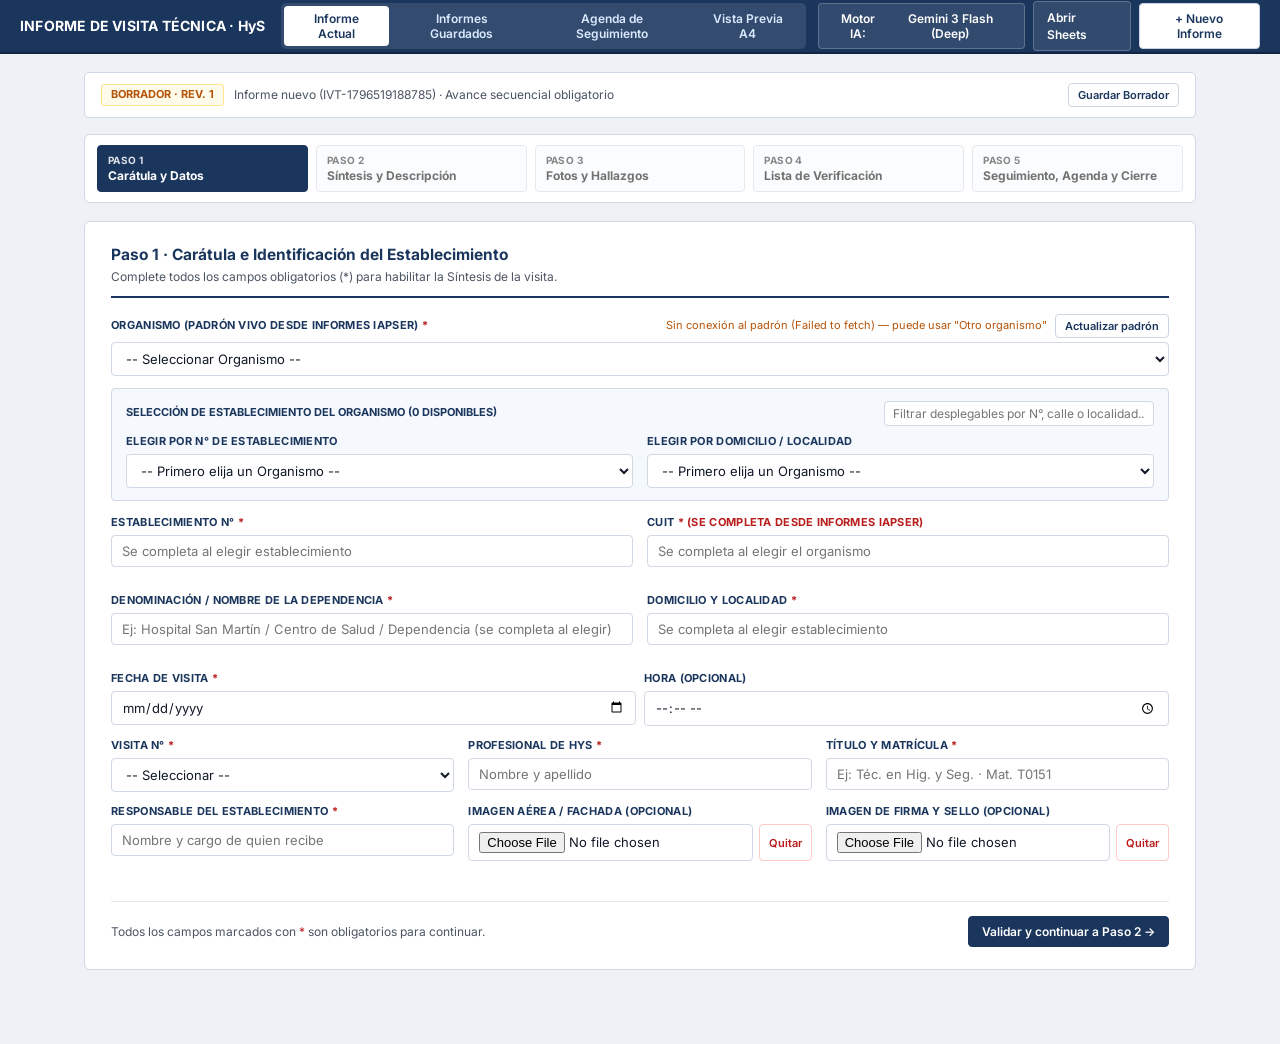
==== commit fbf8860c: "feat: ejemplos hospitales, CUIT desde IAPSER, categoria por m2, quitar pendientes y pregunta pisos/s" ====
--- a/index.html
+++ b/index.html
@@ -526,12 +526,12 @@
 
             <div class="grid-2">
               <div class="field"><label>Establecimiento N° <span class="req">*</span></label><input class="input" id="f-estNro" placeholder="Se completa al elegir establecimiento" oninput="syncPaso1()"></div>
-              <div class="field"><label>CUIT <span class="req">*</span></label><input class="input" id="f-cuit" placeholder="Ej: 30-XXXXXXXX-X" oninput="syncPaso1()"></div>
-              <div class="field"><label>Denominación / Nombre de la dependencia <span class="req">*</span></label><input class="input" id="f-denominacion" placeholder="Ej: Escuela / Oficina / Establecimiento (se completa al elegir)" oninput="syncPaso1()"></div>
+              <div class="field"><label>CUIT <span class="req">* (se completa desde Informes IAPSER)</span></label><input class="input" id="f-cuit" placeholder="Se completa al elegir el organismo" oninput="syncPaso1()"></div>
+              <div class="field"><label>Denominación / Nombre de la dependencia <span class="req">*</span></label><input class="input" id="f-denominacion" placeholder="Ej: Hospital San Martín / Centro de Salud / Dependencia (se completa al elegir)" oninput="syncPaso1()"></div>
               <div class="field"><label>Domicilio y localidad <span class="req">*</span></label><input class="input" id="f-domicilio" placeholder="Se completa al elegir establecimiento" oninput="syncPaso1()"></div>
               <div class="grid-2" style="gap:8px; margin-bottom:0; grid-column: span 2;">
                 <div class="field"><label>Fecha de visita <span class="req">*</span></label><input type="date" class="input" id="f-fechaVisita" oninput="syncPaso1()"></div>
-                <div class="field"><label>Hora <span class="req">*</span></label><input type="time" class="input" id="f-horaVisita" oninput="syncPaso1()"></div>
+                <div class="field"><label>Hora (opcional)</label><input type="time" class="input" id="f-horaVisita" oninput="syncPaso1()"></div>
               </div>
             </div>
             <div class="grid-3">
@@ -591,15 +591,15 @@
             <div class="grid-3">
               <div class="field">
                 <label>Actividad principal del establecimiento <span class="req">*</span></label>
-                <input class="input" id="d-actividadGeneral" placeholder="Ej: escuela primaria pública de gestión estatal" oninput="syncPaso2()">
+                <input class="input" id="d-actividadGeneral" placeholder="Ej: hospital general / centro de atención primaria / oficina administrativa" oninput="syncPaso2()">
               </div>
               <div class="field">
-                <label>Modalidad, turnos y horarios <span class="req">*</span></label>
-                <input class="input" id="d-turnos" placeholder="Ej: jornada simple (turnos mañana 8:00–12:30 y tarde 13:30–18:00)" oninput="syncPaso2()">
+                <label>Modalidad, turnos y horarios</label>
+                <input class="input" id="d-turnos" placeholder="Ej: guardia 24 h y consultorios externos de 7:00 a 19:00" oninput="syncPaso2()">
               </div>
               <div class="field">
                 <label>Año de funcionamiento / antigüedad</label>
-                <input class="input" id="d-antiguedad" placeholder="Ej: Funciona en el edificio desde 1978" oninput="syncPaso2()">
+                <input class="input" id="d-antiguedad" placeholder="Ej: Edificio principal de 1965 con sector de guardia ampliado" oninput="syncPaso2()">
               </div>
             </div>
 
@@ -610,20 +610,21 @@
             <div class="grid-4">
               <div class="field">
                 <label>Cantidad de pisos / plantas <span class="req">*</span></label>
-                <input type="number" min="1" class="input" id="d-pisos" placeholder="Ej: 2" oninput="syncPaso2()">
+                <input type="number" min="1" class="input" id="d-pisos" placeholder="Ej: 3" oninput="syncPaso2()">
               </div>
               <div class="field">
-                <label>Superficie cubierta (m²) <span class="req">*</span></label>
-                <input type="number" class="input" id="d-superficie" placeholder="Ej: 1800" oninput="calcCategoriaPlan(); syncPaso2()">
+                <label>Superficie cubierta (m²) <span class="req">* (define Categoría)</span></label>
+                <input type="number" min="1" class="input" id="d-superficie" placeholder="Ej: 4200" oninput="calcCategoriaPlan(); syncPaso2()">
               </div>
               <div class="field">
                 <label>Sup. descubierta / patio (m²)</label>
-                <input type="number" class="input" id="d-supDescubierta" placeholder="Ej: 600" oninput="syncPaso2()">
+                <input type="number" min="0" class="input" id="d-supDescubierta" placeholder="Ej: 850" oninput="syncPaso2()">
               </div>
               <div class="field">
-                <label>Categoría Plan 2026</label>
-                <select class="select" id="f-categoria" onchange="syncPaso2()">
-                  <option value="AA">AA (>10.000 m² · 4 vis.)</option>
+                <label>Categoría Plan 2026 <span style="font-weight:400; color:var(--muted);">(según m²)</span></label>
+                <select class="select" id="f-categoria" disabled style="background:#f1f5f9; font-weight:700; color:var(--navy);">
+                  <option value="">-- Ingrese m² --</option>
+                  <option value="AA">AA (&gt;10.000 m² · 4 vis.)</option>
                   <option value="A">A (2.501–10.000 m² · 4 vis.)</option>
                   <option value="B">B (501–2.500 m² · 2 vis.)</option>
                   <option value="C">C (hasta 500 m² · 1 vis.)</option>
@@ -632,18 +633,18 @@
             </div>
             <div class="grid-2">
               <div class="field">
-                <label>Tipología constructiva <span class="req">*</span></label>
-                <input class="input" id="d-tipologia" placeholder="Ej: mampostería y losa de hormigón / estructura metálica con techo de chapa" oninput="syncPaso2()">
+                <label>Tipología constructiva</label>
+                <input class="input" id="d-tipologia" placeholder="Ej: mampostería y losa de hormigón / tabiquería sanitaria" oninput="syncPaso2()">
               </div>
               <div class="field">
-                <label>Espacios complementarios (SUM, patio, depósito externo)</label>
-                <input class="input" id="d-complementarios" placeholder="Ej: un SUM de 120 m² en planta baja" oninput="syncPaso2()">
+                <label>Espacios complementarios (playa, depósito externo, SUM)</label>
+                <input class="input" id="d-complementarios" placeholder="Ej: playa de ambulancias, sala de gases medicinales y depósito de residuos" oninput="syncPaso2()">
               </div>
             </div>
             <div style="margin-bottom:12px;">
-              <label class="chk-item" style="font-size:12px; color:var(--muted);">
+              <label class="chk-item" style="font-size:12px; color:var(--navy); font-weight:600;">
                 <input type="checkbox" id="d-riesgoEspecial" onchange="calcCategoriaPlan(); syncPaso2()">
-                <span>Riesgo especial (taller, laboratorio, establecimiento de salud o depósito): elevar una categoría del plan.</span>
+                <span>Riesgo especial (establecimiento de salud / hospital, laboratorio, taller o depósito): eleva automáticamente una categoría del Plan 2026.</span>
               </label>
             </div>
 
@@ -664,32 +665,22 @@
               <tbody id="tb-sectores-est"></tbody>
             </table>
 
-            <!-- BLOQUE C: PERSONAL Y OCUPACIÓN -->
+            <!-- BLOQUE C: PERSONAL -->
             <div style="font-size:12px; font-weight:700; color:var(--navy); text-transform:uppercase; border-bottom:1px solid var(--border); padding-bottom:4px; margin:16px 0 10px 0;">
-              C. Personal y ocupación
+              C. Personal del establecimiento
             </div>
             <div class="grid-3">
               <div class="field">
                 <label>Cantidad total de trabajadores <span class="req">*</span></label>
-                <input type="number" min="0" class="input" id="d-cantTrabajadores" placeholder="Ej: 28" oninput="syncPaso2()">
-              </div>
-              <div class="field" style="grid-column: span 2;">
-                <label>Desglose por función / puesto <span class="req">*</span></label>
-                <input class="input" id="d-desglosePersonal" placeholder="Ej: 18 docentes, 2 directivos, 3 auxiliares de limpieza, 2 de cocina y 3 administrativos" oninput="syncPaso2()">
-              </div>
-            </div>
-            <div class="grid-3">
+                <input type="number" min="0" class="input" id="d-cantTrabajadores" placeholder="Ej: 185" oninput="syncPaso2()">
+              </div>
               <div class="field">
-                <label>Público / matrícula / usuarios por turno</label>
-                <input class="input" id="d-ocupacionPublico" placeholder="Ej: Matrícula de 420 alumnos: 210 turno mañana y 210 turno tarde" oninput="syncPaso2()">
-              </div>
-              <div class="field">
-                <label>Eventos o picos de concurrencia</label>
-                <input class="input" id="d-eventos" placeholder="Ej: Actos escolares y reuniones en el SUM, hasta 150 personas" oninput="syncPaso2()">
+                <label>Desglose por función / servicio</label>
+                <input class="input" id="d-desglosePersonal" placeholder="Ej: médicos, enfermería, técnicos, limpieza, cocina, mantenimiento y admin." oninput="syncPaso2()">
               </div>
               <div class="field">
                 <label>Personal tercerizado / contratistas</label>
-                <input class="input" id="d-tercerizados" placeholder="Ej: Sin personal tercerizado permanente, salvo limpieza fines de semana" oninput="syncPaso2()">
+                <input class="input" id="d-tercerizados" placeholder="Ej: servicio tercerizado de limpieza / seguridad / mantenimiento" oninput="syncPaso2()">
               </div>
             </div>
 
@@ -699,47 +690,41 @@
             </div>
             <div class="grid-2">
               <div class="field">
-                <label>Procesos y actividades principales <span class="req">*</span></label>
-                <input class="input" id="d-procesos" placeholder="Ej: dictado de clases, servicio de comedor escolar, educación física en el patio" oninput="syncPaso2()">
+                <label>Procesos y actividades principales</label>
+                <input class="input" id="d-procesos" placeholder="Ej: atención en guardia y consultorios, internación, laboratorio, esterilización" oninput="syncPaso2()">
               </div>
               <div class="field">
                 <label>Tareas de mantenimiento o apoyo</label>
-                <input class="input" id="d-mantenimiento" placeholder="Ej: mantenimiento básico a cargo del personal auxiliar" oninput="syncPaso2()">
+                <input class="input" id="d-mantenimiento" placeholder="Ej: mantenimiento edilicio, electromedicina, lavadero, cocina" oninput="syncPaso2()">
               </div>
             </div>
 
             <!-- BLOQUE E: MATERIALES Y SUSTANCIAS -->
             <div style="font-size:12px; font-weight:700; color:var(--navy); text-transform:uppercase; border-bottom:1px solid var(--border); padding-bottom:4px; margin:14px 0 10px 0;">
-              E. Materiales y sustancias
+              E. Materiales, gases y sustancias
             </div>
             <div class="grid-3">
               <div class="field">
-                <label>Insumos de limpieza / químicos y ubicación</label>
-                <input class="input" id="d-quimicos" placeholder="Ej: lavandina y desinfectantes en depósito junto a la cocina" oninput="syncPaso2()">
+                <label>Insumos químicos / desinfectantes / reactivos</label>
+                <input class="input" id="d-quimicos" placeholder="Ej: hipoclorito, alcohol, formol o reactivos en depósito/laboratorio" oninput="syncPaso2()">
               </div>
               <div class="field">
-                <label>Gases / combustibles / inflamables y ubicación</label>
-                <input class="input" id="d-combustibles" placeholder="Ej: garrafas de gas para la cocina del comedor" oninput="syncPaso2()">
+                <label>Gases medicinales / combustibles / inflamables</label>
+                <input class="input" id="d-combustibles" placeholder="Ej: tubos de oxígeno medicinal, grupo electrógeno con gasoil" oninput="syncPaso2()">
               </div>
               <div class="field">
-                <label>Otros materiales combustibles relevantes</label>
-                <input class="input" id="d-otrosMateriales" placeholder="Ej: material didáctico y papelería en biblioteca y dirección" oninput="syncPaso2()">
-              </div>
-            </div>
-
-            <!-- BLOQUE F: OBSERVACIONES Y ACCESOS -->
+                <label>Otros materiales o residuos especiales</label>
+                <input class="input" id="d-otrosMateriales" placeholder="Ej: residuos patogénicos, descartables y archivo en depósito" oninput="syncPaso2()">
+              </div>
+            </div>
+
+            <!-- BLOQUE F: OBSERVACIONES ADICIONALES -->
             <div style="font-size:12px; font-weight:700; color:var(--navy); text-transform:uppercase; border-bottom:1px solid var(--border); padding-bottom:4px; margin:14px 0 10px 0;">
-              F. Observaciones y limitaciones de la recorrida
-            </div>
-            <div class="grid-2">
-              <div class="field">
-                <label>Sectores no accesibles / cerrados y motivo</label>
-                <input class="input" id="d-noAccesibles" placeholder="Ej: no se pudo acceder a sala de calderas ni terraza (cerradas, sin llave)" oninput="syncPaso2()">
-              </div>
-              <div class="field">
-                <label>Documentación o verificaciones pendientes en esta recorrida</label>
-                <input class="input" id="d-obsPendientes" placeholder="Ej: pendiente verificar habilitaciones, plano de evacuación y mediciones" oninput="syncPaso2()">
-              </div>
+              F. Observaciones y documentación por verificar
+            </div>
+            <div class="field">
+              <label>Aclaraciones adicionales / documentación pendiente de verificación en sitio</label>
+              <input class="input" id="d-obsPendientes" placeholder="Ej: pendiente exhibición de plano de evacuación, protocolos de medición o habilitaciones" oninput="syncPaso2()">
             </div>
 
             <!-- VISTA PREVIA EN VIVO EN FORMATO PÁRRAFOS -->
@@ -776,14 +761,24 @@
             </div>
 
             <div class="field">
-              <label>Estudios y documentos pendientes</label>
-              <div class="chk-grid" id="chk-pendientes"></div>
-              <input class="input" style="margin-top:6px;" id="s-pendNota" placeholder="Aclaración sobre pendientes (opcional)..." oninput="syncPaso2()">
-            </div>
-
-            <div class="field">
-              <label>Documentación entregada al establecimiento <span class="req">*</span></label>
+              <label>Documentación entregada al establecimiento (opcional)</label>
               <input class="input" id="s-docEntregada" placeholder="Ej: Constancia de visita firmada. Cartelería de salida de emergencia." oninput="syncPaso2()">
+            </div>
+
+            <!-- PREGUNTA OBLIGATORIA ANTES DE PASAR AL PASO 3 -->
+            <div style="background:#fffbeb; border:1px solid #fcd34d; border-left:4px solid var(--warn); border-radius:4px; padding:12px 14px; margin-top:14px;">
+              <div class="field" style="margin-bottom:0;">
+                <label style="color:var(--navy);">¿Pudiste visitar todos los pisos y sectores del establecimiento? <span class="req">*</span></label>
+                <select class="select" id="d-visitaCompleta" onchange="alCambiarVisitaCompleta()">
+                  <option value="">-- Seleccionar --</option>
+                  <option value="Sí">Sí, se recorrieron todos los pisos y sectores</option>
+                  <option value="No">No, quedaron pisos o sectores sin visitar</option>
+                </select>
+              </div>
+              <div id="wrap-noAccesibles" style="display:none; margin-top:10px;">
+                <label style="display:block; font-size:11px; font-weight:700; color:var(--danger); text-transform:uppercase; margin-bottom:4px;">Especifique qué pisos o sectores no pudieron visitarse y el motivo <span class="req">*</span></label>
+                <textarea class="textarea" id="d-noAccesibles" style="min-height:60px;" placeholder="Ej: No se pudo ingresar a Sala de Máquinas ni Subsuelo por encontrarse cerrados sin llave disponible." oninput="syncPaso2()"></textarea>
+              </div>
             </div>
 
             <div class="step-footer">
@@ -1119,7 +1114,8 @@
   <script>const CATALOGO_351 = [{"rgrl": "1", "cat": "SERVICIO DE SEGURIDAD E HIGIENE", "detalle": "Disponer de Servicio de Higiene y Seguridad según Decreto 1338/96", "riesgo": "Leve", "plazo": "6 meses", "gasto": "Bajo", "kw": "dec 1338/96, documental, gestion hys, legal, normativa, prevencion, registro, seguridad e higiene, servicio hys, srt"}, {"rgrl": "2", "cat": "SERVICIO DE SEGURIDAD E HIGIENE", "detalle": "Cumplir con las horas profesionales según Decreto 1338/96", "riesgo": "Leve", "plazo": "6 meses", "gasto": "Bajo", "kw": "asignacion de horas, dec 1338/96, documental, gestion hys, horas profesionales, legal, normativa, prevencion, registro, seguridad e higiene, servicio hys, srt"}, {"rgrl": "3", "cat": "SERVICIO DE SEGURIDAD E HIGIENE", "detalle": "Poseer documentación actualizada sobre análisis de riesgos y medidas preventivas, en los puestos de trabajo", "riesgo": "Leve", "plazo": "6 meses", "gasto": "Bajo", "kw": "analisis de riesgos, dec 1338/96, documental, evaluacion de puestos, gestion hys, legal, medidas preventivas, normativa, prevencion, registro, seguridad e higiene, servicio hys, srt"}, {"rgrl": "4", "cat": "SERVICIO DE MEDICINA DEL TRABAJO", "detalle": "Disponer del Servicio de Medicina del Trabajo", "riesgo": "Leve", "plazo": "6 meses", "gasto": "Bajo", "kw": "dec 1338/96, documental, examenes periodicos, legal, medicina laboral, medico laboral, normativa, registro, salud ocupacional, srt"}, {"rgrl": "5", "cat": "SERVICIO DE MEDICINA DEL TRABAJO", "detalle": "Paseer docum actualizada sobre acciones tales como de educación sanitaria, socorro, vacunación y estudios de ausentismo por morbilidad", "riesgo": "Leve", "plazo": "6 meses", "gasto": "Bajo", "kw": "dec 1338/96, documental, examenes periodicos, legal, medicina laboral, medico laboral, normativa, registro, salud ocupacional, srt"}, {"rgrl": "6", "cat": "SERVICIO DE MEDICINA DEL TRABAJO", "detalle": "Se realizan los exámenes periódicos", "riesgo": "Leve", "plazo": "6 meses", "gasto": "Medio", "kw": "dec 1338/96, documental, examenes periodicos, legal, medicina laboral, medico laboral, normativa, registro, salud ocupacional, srt"}, {"rgrl": "7", "cat": "HERRAMIENTAS", "detalle": "Mantener las herramientas en adecuado estado de conservación", "riesgo": "Moderado", "plazo": "3 meses", "gasto": "Bajo", "kw": "herramientas, herramientas manuales, mantenimiento, mecanico, seguridad en taller, taller"}, {"rgrl": "8", "cat": "HERRAMIENTAS", "detalle": "Proveer herramientas aptas y seguras", "riesgo": "Moderado", "plazo": "3 meses", "gasto": "Bajo", "kw": "herramientas, herramientas manuales, mantenimiento, mecanico, seguridad en taller, taller"}, {"rgrl": "9", "cat": "HERRAMIENTAS", "detalle": "Las herramientas corto-punzantes deberán poseen fundas o vainas", "riesgo": "Moderado", "plazo": "3 meses", "gasto": "Bajo", "kw": "herramientas, herramientas manuales, mantenimiento, mecanico, seguridad en taller, taller"}, {"rgrl": "10", "cat": "HERRAMIENTAS", "detalle": "Contar con un lugar destinado para la ubicación ordenada de las herramientas", "riesgo": "Leve", "plazo": "6 meses", "gasto": "Bajo", "kw": "herramientas, herramientas manuales, mantenimiento, mecanico, orden de herramientas, panel portaherramientas, registro de afilado, seguridad en taller, taller"}, {"rgrl": "11", "cat": "HERRAMIENTAS", "detalle": "Las portátiles eléctricas deben poseer protecciones para evitar riesgos", "riesgo": "Grave", "plazo": "1 mes", "gasto": "Medio", "kw": "amoladora, doble aislacion, guarda de disco, herramientas, herramientas electricas, herramientas manuales, mantenimiento, mecanico, seguridad en taller, taladro, taller"}, {"rgrl": "12", "cat": "HERRAMIENTAS", "detalle": "Las neumáticas e hidráulicas deben poseer válvulas de cierre automático al dejar de accionaria", "riesgo": "Grave", "plazo": "1 mes", "gasto": "Medio", "kw": "acople rapido, dispositivo antilatigo, herramientas, herramientas manuales, herramientas neumaticas, mangueras de aire, mantenimiento, mecanico, seguridad en taller, taller"}, {"rgrl": "", "cat": "HERRAMIENTAS", "detalle": "En puestos con uso habitual de herramientas vibrantes (martillos neumáticos, pulidoras, sierras de cadena, taladros percutores): evaluar la exposición a vibraciones mano-brazo (aceleración en m/s²) y adoptar controles: herramientas con aislación de vibraciones, guantes anti-vibración, rotación de puestos y pausas reguladas.", "riesgo": "Moderado", "plazo": "1 mes", "gasto": "Medio", "kw": "aislación, cuter, guantes anticorte, herramientas, herramientas de corte, herramientas manuales, mantenimiento, mecanico, proteccion en corte, seguridad en taller, taller"}, {"rgrl": "", "cat": "HERRAMIENTAS", "detalle": "Verificar que todas las herramientas manuales estén en buen estado: sin mangos rotos, astillados o flojos; cabezas de martillos sin grietas ni rebabas; llaves sin deformaciones; cinceles sin hongos en la cabeza. Una herramienta deteriorada genera riesgos de corte, golpe o proyección de fragmentos.", "riesgo": "Moderado", "plazo": "1 mes", "gasto": "Medio", "kw": "corte, cuter, guantes anticorte, herramientas, herramientas de corte, herramientas manuales, mantenimiento, mecanico, proteccion en corte, seguridad en taller, taller"}, {"rgrl": "", "cat": "HERRAMIENTAS", "detalle": "Reparar/cambiar  las herramientas manuale sin mangos rotos, astillados o flojos; cabezas de martillos sin grietas ni rebabas; llaves sin deformaciones; cinceles sin hongos en la cabeza. Una herramienta deteriorada genera riesgos de corte, golpe o proyección de fragmentos.", "riesgo": "Moderado", "plazo": "1 mes", "gasto": "Medio", "kw": "corte, cuter, guantes anticorte, herramientas, herramientas de corte, herramientas manuales, mantenimiento, mecanico, proteccion en corte, seguridad en taller, taller"}, {"rgrl": "", "cat": "HERRAMIENTAS", "detalle": "En herramientas eléctricas portátiles (amoladoras, taladros, sierras circulares): deben contar con doble aislación o puesta a tierra, cable de alimentación sin cortes ni empalmes, guarda de protección del disco/sierra en su lugar y operativa, y gatillo de marcha muerta (se detiene al soltar).", "riesgo": "Grave", "plazo": "1 mes", "gasto": "Medio", "kw": "aislación, amoladora, cable, cortes, disco, doble aislacion, guarda, guarda de disco, herramientas, herramientas electricas, herramientas manuales, mantenimiento, mecanico, seguridad en taller, taladro, taller"}, {"rgrl": "", "cat": "HERRAMIENTAS", "detalle": "En herramientas neumáticas: verificar que las mangueras de aire estén en buen estado (sin grietas, abultamientos ni conexiones improvisadas), que las conexiones rápidas tengan dispositivo anti-látigo (safety cable o check valve), y que la presión de trabajo no supere la máxima indicada en la herramienta. Una manguera que se desconecta bajo presión puede causar lesiones graves.", "riesgo": "Grave", "plazo": "1 mes", "gasto": "Medio", "kw": "acople rapido, cable, dispositivo antilatigo, herramientas, herramientas manuales, herramientas neumaticas, mangueras de aire, mantenimiento, mecanico, seguridad en taller, taller"}, {"rgrl": "", "cat": "HERRAMIENTAS", "detalle": "Verificar que en el uso de herramientas de corte (cúter, sierra manual, tijera industrial, cizalla) los trabajadores dispongan de guantes de corte con nivel de protección adecuado (EN 388) y que la dirección del corte sea siempre alejándose del cuerpo. Constatar que los discos de amoladora correspondan a la velocidad máxima de la máquina (rpm marcados en el disco ≥ rpm de la máquina).", "riesgo": "Moderado", "plazo": "1 mes", "gasto": "Medio", "kw": "corte, cuter, disco, discos, guantes anticorte, herramientas, herramientas de corte, herramientas manuales, mantenimiento, mecanico, proteccion en corte, seguridad en taller, taller"}, {"rgrl": "", "cat": "HERRAMIENTAS", "detalle": "En herramientas de corte (cúter, sierra manual, tijera industrial, cizalla) proveer y registrar la entrega de guantes de corte con nivel de protección adecuado", "riesgo": "Moderado", "plazo": "1 mes", "gasto": "Medio", "kw": "corte, cuter, guantes anticorte, herramientas, herramientas de corte, herramientas manuales, mantenimiento, mecanico, proteccion en corte, seguridad en taller, taller"}, {"rgrl": "", "cat": "HERRAMIENTAS", "detalle": "Asegurar que la dirección del corte sea siempre alejándose del cuerpo", "riesgo": "Moderado", "plazo": "1 mes", "gasto": "Medio", "kw": "corte, cuter, guantes anticorte, herramientas, herramientas de corte, herramientas manuales, mantenimiento, mecanico, proteccion en corte, seguridad en taller, taller"}, {"rgrl": "", "cat": "HERRAMIENTAS", "detalle": "Constatar que los discos de amoladora correspondan a la velocidad máxima de la máquina (rpm marcados en el disco ≥ rpm de la máquina).", "riesgo": "Grave", "plazo": "1 mes", "gasto": "Bajo", "kw": "disco, discos, discos de amoladora, herramientas, herramientas manuales, mantenimiento, mecanico, revoluciones por minuto, rotura de disco, seguridad en taller, taller, velocidad periferica"}, {"rgrl": "", "cat": "HERRAMIENTAS", "detalle": "Definir un criterio objetivo de afilado (por ejemplo, tiempo de uso o pérdida de rendimiento de corte) y no dejarlo a criterio subjetivo del operario.", "riesgo": "Moderado", "plazo": "1 mes", "gasto": "Medio", "kw": "corte, cuter, guantes anticorte, herramientas, herramientas de corte, herramientas manuales, mantenimiento, mecanico, proteccion en corte, seguridad en taller, taller"}, {"rgrl": "", "cat": "HERRAMIENTAS", "detalle": "Llevar un registro de cambio/afilado de herramientas con periodicidad fija.", "riesgo": "Leve", "plazo": "6 meses", "gasto": "Bajo", "kw": "herramientas, herramientas manuales, mantenimiento, mecanico, orden de herramientas, panel portaherramientas, registro de afilado, seguridad en taller, taller"}, {"rgrl": "", "cat": "HERRAMIENTAS", "detalle": "Verificar el ajuste correcto de la herramienta en su portaherramientas (un mal ajuste genera vibración aunque la herramienta esté afilada).", "riesgo": "Moderado", "plazo": "3 meses", "gasto": "Bajo", "kw": "herramientas, herramientas manuales, mantenimiento, mecanico, seguridad en taller, taller"}, {"rgrl": "13", "cat": "MAQUINAS", "detalle": "Todas las maquinas y herramientas deben contar con protecciones para evitar riesgos al trabajador", "riesgo": "Grave", "plazo": "1 mes", "gasto": "Medio", "kw": "atrapamiento, guardas, guardas fijas, maquinaria industrial, maquinas, mecanico, prevencion de atrapamiento, proteccion de transmisiones, protecciones, resguardos, seguridad en maquinas"}, {"rgrl": "14", "cat": "MAQUINAS", "detalle": "Las maquinas deben poder dispositivos de parada de emergencia", "riesgo": "Grave", "plazo": "1 mes", "gasto": "Medio", "kw": "atrapamiento, dispositivo de corte, guardas, maquinaria industrial, maquinas, mecanico, parada de emergencia, parada tipo hongo, protecciones, seguridad en maquinas"}, {"rgrl": "15", "cat": "MAQUINAS", "detalle": "Se deben proveer de sistema de bloqueo de la maquina para operaciones de mantenimiento", "riesgo": "Grave", "plazo": "1 mes", "gasto": "Bajo", "kw": "atrapamiento, bloqueo mecanico, guardas, loto, maquinaria industrial, maquinas, mecanico, protecciones, seguridad en maquinas, trabajos en maquinas"}, {"rgrl": "16", "cat": "MAQUINAS", "detalle": "Colocar a las máquinas eléctricas sistema de puesta a tierra", "riesgo": "Grave", "plazo": "1 mes", "gasto": "Medio", "kw": "atrapamiento, chasis, guardas, maquinaria industrial, maquinas, mecanico, pat, protecciones, puesta a tierra de maquina, seguridad en maquinas"}, {"rgrl": "17", "cat": "MAQUINAS", "detalle": "Identificar conforme a normas IRAM todas las partes de maquinas y equipos que en accionamiento puedan causar daño a los trabajadores", "riesgo": "Moderado", "plazo": "3 meses", "gasto": "Medio", "kw": "atrapamiento, guardas, maquinaria industrial, maquinas, mecanico, protecciones, seguridad en maquinas"}, {"rgrl": "", "cat": "MAQUINAS", "detalle": "Efectivizar la correta y adecuada disposicion de los sistemas de seguridad en las maquinas con riego de atrapamiento (dispositivos de bloqueo, Ilaves, senales, etc.)", "riesgo": "Grave", "plazo": "1 mes", "gasto": "Medio", "kw": "atrapamiento, guardas, guardas fijas, maquinaria industrial, maquinas, mecanico, prevencion de atrapamiento, proteccion de transmisiones, protecciones, resguardos, seguridad en maquinas"}, {"rgrl": "", "cat": "MAQUINAS", "detalle": "Constatar que los puntos de atrapamiento (engranajes, correas y poleas, cadenas y piñones, ejes de transmisión) estén protegidos con resguardos fijos que no puedan retirarse sin herramientas.", "riesgo": "Grave", "plazo": "1 mes", "gasto": "Medio", "kw": "atrapamiento, correas, guardas, guardas fijas, maquinaria industrial, maquinas, mecanico, poleas, prevencion de atrapamiento, proteccion de transmisiones, protecciones, resguardos, seguridad en maquinas"}, {"rgrl": "", "cat": "MAQUINAS", "detalle": "Constatar que la maquinaria que genera vibraciones esté en buen estado de mantenimiento: rodamientos sin holgura, piezas de corte afiladas (herramientas desafiladas aumentan la vibración transmitida), balanceo correcto de partes giratorias y apoyos antivibratorios en buen estado. El mantenimiento deficiente multiplica la exposición a vibraciones.", "riesgo": "Grave", "plazo": "1 mes", "gasto": "Bajo", "kw": "atrapamiento, bloqueo mecanico, corte, guardas, loto, maquinaria industrial, maquinas, mecanico, protecciones, seguridad en maquinas, trabajos en maquinas"}, {"rgrl": "", "cat": "MAQUINAS", "detalle": "Sustituir rodamientos al alcanzar su vida útil estimada, no solo cuando fallan.", "riesgo": "Moderado", "plazo": "3 meses", "gasto": "Medio", "kw": "atrapamiento, balanceo, guardas, mantenimiento de rodamientos, maquinaria industrial, maquinas, mecanico, protecciones, seguridad en maquinas, vibraciones mecanicas"}, {"rgrl": "18", "cat": "ESPACIOS DE TRABAJO", "detalle": "Realizar y mantener orden y limpieza en los puestos de trabajo", "riesgo": "Moderado", "plazo": "3 meses", "gasto": "Medio", "kw": "circulacion, espacios de trabajo, instalaciones, orden y limpieza, pasillos"}, {"rgrl": "19", "cat": "ESPACIOS DE TRABAJO", "detalle": "Proveer deposito de residuos en los puestos de trabajo", "riesgo": "Moderado", "plazo": "3 meses", "gasto": "Medio", "kw": "circulacion, espacios de trabajo, instalaciones, orden y limpieza, pasillos"}, {"rgrl": "20", "cat": "ESPACIOS DE TRABAJO", "detalle": "Las salientes y partes móviles de maquinas y/o instalaciones deberán estar señalizadas y con su correspondiente protección", "riesgo": "Moderado", "plazo": "3 meses", "gasto": "Medio", "kw": "circulacion, espacios de trabajo, instalaciones, orden y limpieza, pasillos"}, {"rgrl": "", "cat": "ESPACIOS DE TRABAJO", "detalle": "Colocar barandas en platafomas, escaleras y en todo lugar con riesgo de caida a distinto nivel", "riesgo": "Moderado", "plazo": "3 meses", "gasto": "Medio", "kw": "barandas, circulacion, espacios de trabajo, instalaciones, orden y limpieza, pasillos"}, {"rgrl": "", "cat": "ESPACIOS DE TRABAJO", "detalle": "Evaluar la implementacion de un sistema de seguridad contra caidas en altura", "riesgo": "Moderado", "plazo": "3 meses", "gasto": "Medio", "kw": "circulacion, espacios de trabajo, instalaciones, orden y limpieza, pasillos"}, {"rgrl": "21", "cat": "ERGONOMIA", "detalle": "Desarrollar un Programa de Ergonomia Integrado para los distintos puestos de trabajo", "riesgo": "Moderado", "plazo": "3 meses", "gasto": "Bajo", "kw": "ergonomia, posturas, programa de ergonomia integrado, puesto de trabajo, res srt 295/03, res srt 886/15, sobreesfuerzo, trastornos musculoesqueleticos"}, {"rgrl": "22", "cat": "ERGONOMIA", "detalle": "Realizar controles de ingeniería a los puestos de trabajo", "riesgo": "Moderado", "plazo": "3 meses", "gasto": "Alto", "kw": "controles de ingenieria ergonomica, ergonomia, posturas, puesto de trabajo, redisenio de puesto, res srt 295/03, sobreesfuerzo, trastornos musculoesqueleticos"}, {"rgrl": "23", "cat": "ERGONOMIA", "detalle": "Realizar controles administrativos y seguimientos a los puestos de trabajo", "riesgo": "Leve", "plazo": "6 meses", "gasto": "Bajo", "kw": "controles administrativos, ergonomia, pausas activas, posturas, puesto de trabajo, res srt 295/03, sobreesfuerzo, trastornos musculoesqueleticos"}, {"rgrl": "", "cat": "ERGONOMIA", "detalle": "Evitar nuevas exposiciones potenciales de los trabajadores que presentan o presenten exámenes médicos periodicos anormales", "riesgo": "Moderado", "plazo": "3 meses", "gasto": "Bajo", "kw": "ergonomia, posturas, puesto de trabajo, res srt 295/03, sobreesfuerzo, trastornos musculoesqueleticos"}, {"rgrl": "", "cat": "ERGONOMIA", "detalle": "Evaluar los factores de riesgos identificados de acuerdo con la Res. SRT 886/15 y en base a los resultados, implementar controles de ingenieria y/o controles administrativos en los sectores", "riesgo": "Moderado", "plazo": "3 meses", "gasto": "Alto", "kw": "controles de ingenieria ergonomica, ergonomia, posturas, puesto de trabajo, redisenio de puesto, res srt 295/03, sobreesfuerzo, trastornos musculoesqueleticos"}, {"rgrl": "", "cat": "ERGONOMIA", "detalle": "Elaborar programa de trabajos de corrección y adecuación de los puestos de trabajo que presentan la problemática.", "riesgo": "Moderado", "plazo": "3 meses", "gasto": "Bajo", "kw": "ergonomia, posturas, puesto de trabajo, res srt 295/03, sobreesfuerzo, trastornos musculoesqueleticos"}, {"rgrl": "", "cat": "ERGONOMIA", "detalle": "Por medio de métodos de ingeniería eliminar/reducir los esfuerza y movimientos innecesarios (e) estud de tiempos y análisis de movimientos)", "riesgo": "Moderado", "plazo": "3 meses", "gasto": "Bajo", "kw": "ergonomia, posturas, puesto de trabajo, res srt 295/03, sobreesfuerzo, trastornos musculoesqueleticos"}, {"rgrl": "", "cat": "ERGONOMIA", "detalle": "Utilizar ayuda mecánica para eliminar o reducir el esfuerzo que requiere el movimiento manual", "riesgo": "Moderado", "plazo": "3 meses", "gasto": "Bajo", "kw": "ergonomia, posturas, puesto de trabajo, res srt 295/03, sobreesfuerzo, trastornos musculoesqueleticos"}, {"rgrl": "", "cat": "ERGONOMIA", "detalle": "Seleccionar o diseñar herramientas que reduzcan el requerimiento de fuerza, el tiempo de manejo y mejoren las posturas.", "riesgo": "Moderado", "plazo": "3 meses", "gasto": "Bajo", "kw": "ergonomia, posturas, puesto de trabajo, res srt 295/03, sobreesfuerzo, trastornos musculoesqueleticos"}, {"rgrl": "", "cat": "ERGONOMIA", "detalle": "Proporcionar puestos de trabajo adaptables al usuario (pej: elevación de mesas de trabajo, redistribución de elementos sobre estas, adecuación de asientos, modificacion de frecuencias y/o posiciones de", "riesgo": "Moderado", "plazo": "3 meses", "gasto": "Bajo", "kw": "ergonomia, posturas, puesto de trabajo, res srt 295/03, sobreesfuerzo, trastornos musculoesqueleticos"}, {"rgrl": "", "cat": "ERGONOMIA", "detalle": "Redistribuir los trabajos a efectos de reducir los tiempos de exposición(ej utilizar la rotación de los trabajadores)/establecer pausas de trabajo", "riesgo": "Moderado", "plazo": "3 meses", "gasto": "Bajo", "kw": "ergonomia, posturas, puesto de trabajo, res srt 295/03, sobreesfuerzo, trastornos musculoesqueleticos"}, {"rgrl": "", "cat": "ERGONOMIA", "detalle": "Implementar dentro del horario de trabajo los hábitos de higiene vocal humidificacion de mucosa, ingesta de caramelos, no realizar carraspeos, no elevar la voz, realizar reposo de voz en las pausas que", "riesgo": "Moderado", "plazo": "3 meses", "gasto": "Bajo", "kw": "ergonomia, posturas, puesto de trabajo, res srt 295/03, sobreesfuerzo, trastornos musculoesqueleticos"}, {"rgrl": "", "cat": "ERGONOMIA", "detalle": "Evaluar la causa que está determinando una carga de trabajo alta. Analizar didáctica implementada, tiempo de conversación e intervalo de silencio entre las actividades.", "riesgo": "Moderado", "plazo": "3 meses", "gasto": "Bajo", "kw": "ergonomia, posturas, puesto de trabajo, res srt 295/03, sobreesfuerzo, trastornos musculoesqueleticos"}, {"rgrl": "", "cat": "ERGONOMIA", "detalle": "Organizar el trabajo de manera de efectivizar los reposos vocales", "riesgo": "Moderado", "plazo": "3 meses", "gasto": "Bajo", "kw": "ergonomia, posturas, puesto de trabajo, res srt 295/03, sobreesfuerzo, trastornos musculoesqueleticos"}, {"rgrl": "", "cat": "ERGONOMIA", "detalle": "Respetar el descanso vocal en el horario de recreo, ingesta de café o fumar", "riesgo": "Moderado", "plazo": "3 meses", "gasto": "Bajo", "kw": "ergonomia, posturas, puesto de trabajo, res srt 295/03, sobreesfuerzo, trastornos musculoesqueleticos"}, {"rgrl": "24", "cat": "PROTECCION CONTRA INCENDIOS VIAS DE ESCAPE", "detalle": "Contar con medios o vias de escape adecuadas en caso de incendio", "riesgo": "Grave", "plazo": "1 mes", "gasto": "Medio", "kw": "ancho de pasillos, dec 351/79, evacuacion, incendio, proteccion contra incendios, salida de emergencia, salidas de emergencia, seguridad contra incendio, vias de escape"}, {"rgrl": "32", "cat": "PROTECCION CONTRA INCENDIOS VIAS DE ESCAPE", "detalle": "Realizar periódica de simulacros de evacuación y documentar resultados", "riesgo": "Grave", "plazo": "1 mes", "gasto": "Medio", "kw": "ancho de pasillos, dec 351/79, evacuacion, incendio, proteccion contra incendios, salida de emergencia, salidas de emergencia, seguridad contra incendio, vias de escape"}, {"rgrl": "", "cat": "PROTECCION CONTRA INCENDIOS VIAS DE ESCAPE", "detalle": "Mantener despejados los medios o vias de escape adecuadas en caso de incendio", "riesgo": "Grave", "plazo": "1 mes", "gasto": "Bajo", "kw": "ancho de pasillos, dec 351/79, evacuacion, incendio, proteccion contra incendios, salida de emergencia, salidas de emergencia, seguridad contra incendio, vias de escape"}, {"rgrl": "", "cat": "PROTECCION CONTRA INCENDIOS VIAS DE ESCAPE", "detalle": "Contar / actualizar el plan de evacuacion", "riesgo": "Grave", "plazo": "1 mes", "gasto": "Medio", "kw": "ancho de pasillos, dec 351/79, evacuacion, incendio, proteccion contra incendios, salida de emergencia, salidas de emergencia, seguridad contra incendio, vias de escape"}, {"rgrl": "", "cat": "PROTECCION CONTRA INCENDIOS VIAS DE ESCAPE", "detalle": "Colocar/mantener despejados en lugares visibles los planos de evacuacion", "riesgo": "Grave", "plazo": "1 mes", "gasto": "Bajo", "kw": "ancho de pasillos, dec 351/79, evacuacion, incendio, proteccion contra incendios, salida de emergencia, salidas de emergencia, seguridad contra incendio, vias de escape"}, {"rgrl": "", "cat": "PROTECCION CONTRA INCENDIOS VIAS DE ESCAPE", "detalle": "Confeccionar organigrama de emergencias con roles y responsables definidos", "riesgo": "Moderado", "plazo": "3 meses", "gasto": "Bajo", "kw": "brigada, capacitacion contra incendio, dec 351/79, evacuacion, incendio, proteccion contra incendios, rol de emergencia, salidas de emergencia, seguridad contra incendio, simulacro de evacuacion, vias de escape"}, {"rgrl": "", "cat": "PROTECCION CONTRA INCENDIOS VIAS DE ESCAPE", "detalle": "Contar con brigada de emergencias capacitada (uso de matafuegos/mangueras, evacuación, primeros auxilios, comunicación con servicios externos)", "riesgo": "Grave", "plazo": "1 mes", "gasto": "Medio", "kw": "ancho de pasillos, dec 351/79, evacuacion, incendio, matafuegos, proteccion contra incendios, salida de emergencia, salidas de emergencia, seguridad contra incendio, vias de escape"}, {"rgrl": "", "cat": "PROTECCION CONTRA INCENDIOS VIAS DE ESCAPE", "detalle": "Garantizar ancho libre mínimo de vías de evacuación (1,10 m en circulación normal; 1,50 m para evacuación de más de 50 personas)", "riesgo": "Grave", "plazo": "1 mes", "gasto": "Medio", "kw": "ancho de pasillos, dec 351/79, evacuacion, incendio, proteccion contra incendios, salida de emergencia, salidas de emergencia, seguridad contra incendio, vias de escape"}, {"rgrl": "", "cat": "PROTECCION CONTRA INCENDIOS VIAS DE ESCAPE", "detalle": "Contar con al menos 2 salidas de emergencia independientes y distanciadas entre sí por sector", "riesgo": "Grave", "plazo": "1 mes", "gasto": "Medio", "kw": "ancho de pasillos, dec 351/79, evacuacion, incendio, proteccion contra incendios, salida de emergencia, salidas de emergencia, seguridad contra incendio, vias de escape"}, {"rgrl": "", "cat": "PROTECCION CONTRA INCENDIOS VIAS DE ESCAPE", "detalle": "Verificar que la distancia máxima de recorrido hasta la salida no supere los límites según riesgo (40 m bajo, 30 m medio, 20 m alto)", "riesgo": "Moderado", "plazo": "3 meses", "gasto": "Medio", "kw": "dec 351/79, evacuacion, incendio, proteccion contra incendios, salidas de emergencia, seguridad contra incendio, vias de escape"}, {"rgrl": "", "cat": "PROTECCION CONTRA INCENDIOS VIAS DE ESCAPE", "detalle": "En edificios de más de un piso, encerrar las escaleras de emergencia en caja con resistencia al fuego adecuada (RF 60 o RF 120 según altura)", "riesgo": "Grave", "plazo": "1 mes", "gasto": "Alto", "kw": "dec 351/79, evacuacion, fuego, incendio, muros rf, proteccion contra incendios, puertas cortafuego, resistencia al fuego, salidas de emergencia, sectorizacion, seguridad contra incendio, vias de escape"}, {"rgrl": "", "cat": "PROTECCION CONTRA INCENDIOS VIAS DE ESCAPE", "detalle": "Colocar puertas cortafuego de cierre automático en cada nivel de las escaleras de emergencia, sin trabar en posición abierta", "riesgo": "Grave", "plazo": "1 mes", "gasto": "Alto", "kw": "cortafuego, dec 351/79, evacuacion, incendio, muros rf, proteccion contra incendios, puertas cortafuego, resistencia al fuego, salidas de emergencia, sectorizacion, seguridad contra incendio, vias de escape"}, {"rgrl": "", "cat": "PROTECCION CONTRA INCENDIOS VIAS DE ESCAPE", "detalle": "Garantizar que las puertas de acceso a escaleras abran en sentido de evacuación y nunca permanezcan cerradas con llave en horario laboral", "riesgo": "Grave", "plazo": "1 mes", "gasto": "Medio", "kw": "ancho de pasillos, dec 351/79, evacuacion, incendio, proteccion contra incendios, salida de emergencia, salidas de emergencia, seguridad contra incendio, vias de escape"}, {"rgrl": "25", "cat": "PROTECCION CONTRA INCENDIOS-EXTINCION Y DETECCION", "detalle": "Contar con estudio de carga de fuego", "riesgo": "Moderado", "plazo": "3 meses", "gasto": "Medio", "kw": "calculo carga de fuego, carga de fuego, dec 351/79, deteccion, estudio de carga de fuego, extincion, fuego, incendio, legajo tecnico de incendio, matafuegos, proteccion contra incendios, seguridad contra incendio"}, {"rgrl": "26", "cat": "PROTECCION CONTRA INCENDIOS-EXTINCION Y DETECCION", "detalle": "Adecuar la cantidad de matafuegos acorde a la carga de fuego", "riesgo": "Grave", "plazo": "1 mes", "gasto": "Medio", "kw": "carga de fuego, cobertura contra incendio, dec 351/79, deteccion, dotacion de matafuegos, extincion, extintores, fuego, incendio, matafuegos, proteccion contra incendios, seguridad contra incendio"}, {"rgrl": "27", "cat": "PROTECCION CONTRA INCENDIOS-EXTINCION Y DETECCION", "detalle": "Registrar el control de recargas y/o reparacion", "riesgo": "Moderado", "plazo": "1 mes", "gasto": "Medio", "kw": "carga de fuego, dec 351/79, deteccion, extincion, incendio, inspeccion periodica, iram 3517, mantenimiento, matafuegos, proteccion contra incendios, recarga de matafuegos, seguridad contra incendio"}, {"rgrl": "28", "cat": "PROTECCION CONTRA INCENDIOS-EXTINCION Y DETECCION", "detalle": "Registrar el control de prueba hidraulica de carros y/o matafuegos", "riesgo": "Moderado", "plazo": "3 meses", "gasto": "Bajo", "kw": "brigada, capacitacion contra incendio, carga de fuego, dec 351/79, deteccion, extincion, incendio, matafuegos, proteccion contra incendios, rol de emergencia, seguridad contra incendio, simulacro de evacuacion"}, {"rgrl": "29", "cat": "PROTECCION CONTRA INCENDIOS-EXTINCION Y DETECCION", "detalle": "Contar con sistemas de deteccion de incendios", "riesgo": "Moderado", "plazo": "3 meses", "gasto": "Medio", "kw": "carga de fuego, dec 351/79, deteccion, extincion, incendio, matafuegos, proteccion contra incendios, seguridad contra incendio"}, {"rgrl": "30", "cat": "PROTECCION CONTRA INCENDIOS-EXTINCION Y DETECCION", "detalle": "Contar con habilitación los carros y/o matafuegos y demás instalaciones para extinción", "riesgo": "Moderado", "plazo": "3 meses", "gasto": "Medio", "kw": "carga de fuego, dec 351/79, deteccion, extincion, incendio, matafuegos, proteccion contra incendios, seguridad contra incendio"}, {"rgrl": "", "cat": "PROTECCION CONTRA INCENDIOS-EXTINCION Y DETECCION", "detalle": "Recargar los matafuegos", "riesgo": "Moderado", "plazo": "3 meses", "gasto": "Medio", "kw": "carga de fuego, dec 351/79, deteccion, extincion, incendio, matafuegos, proteccion contra incendios, seguridad contra incendio"}, {"rgrl": "", "cat": "PROTECCION CONTRA INCENDIOS-EXTINCION Y DETECCION", "detalle": "Colgar/Mantener colgados los extintores", "riesgo": "Moderado", "plazo": "3 meses", "gasto": "Medio", "kw": "carga de fuego, dec 351/79, deteccion, extincion, incendio, matafuegos, proteccion contra incendios, seguridad contra incendio"}, {"rgrl": "", "cat": "PROTECCION CONTRA INCENDIOS-EXTINCION Y DETECCION", "detalle": "Colocar chapa baliza a los extintores", "riesgo": "Moderado", "plazo": "3 meses", "gasto": "Medio", "kw": "carga de fuego, dec 351/79, deteccion, extincion, incendio, matafuegos, proteccion contra incendios, seguridad contra incendio"}, {"rgrl": "", "cat": "PROTECCION CONTRA INCENDIOS-EXTINCION Y DETECCION", "detalle": "Calocar protección contra caidas de las lamparas / tubos fluorescente", "riesgo": "Moderado", "plazo": "3 meses", "gasto": "Medio", "kw": "carga de fuego, dec 351/79, deteccion, extincion, incendio, matafuegos, proteccion contra incendios, seguridad contra incendio"}, {"rgrl": "", "cat": "PROTECCION CONTRA INCENDIOS-EXTINCION Y DETECCION", "detalle": "Colocar matafuegos a los vehiculos acordes a su porte", "riesgo": "Moderado", "plazo": "3 meses", "gasto": "Medio", "kw": "carga de fuego, dec 351/79, deteccion, extincion, incendio, matafuegos, proteccion contra incendios, seguridad contra incendio"}, {"rgrl": "", "cat": "PROTECCION CONTRA INCENDIOS-EXTINCION Y DETECCION", "detalle": "Seleccionar el tipo de matafuego según la clase de fuego predominante (A, B, C, D)", "riesgo": "Moderado", "plazo": "3 meses", "gasto": "Medio", "kw": "carga de fuego, dec 351/79, deteccion, extincion, fuego, incendio, matafuego, matafuegos, proteccion contra incendios, seguridad contra incendio"}, {"rgrl": "", "cat": "PROTECCION CONTRA INCENDIOS-EXTINCION Y DETECCION", "detalle": "Verificar potencial extintor mínimo según Anexo VII (2A para Clase A; 10B para Clase B)", "riesgo": "Moderado", "plazo": "3 meses", "gasto": "Medio", "kw": "carga de fuego, dec 351/79, deteccion, extincion, incendio, matafuegos, proteccion contra incendios, seguridad contra incendio"}, {"rgrl": "", "cat": "PROTECCION CONTRA INCENDIOS-EXTINCION Y DETECCION", "detalle": "Montar los matafuegos en pared o soporte a altura máxima de 1,50 m, señalizados con cartel rojo visible a 10 m", "riesgo": "Moderado", "plazo": "3 meses", "gasto": "Bajo", "kw": "carga de fuego, carteleria de emergencia, dec 351/79, deteccion, extincion, incendio, luces de emergencia, matafuegos, proteccion contra incendios, seguridad contra incendio, senalizacion de escape"}, {"rgrl": "", "cat": "PROTECCION CONTRA INCENDIOS-EXTINCION Y DETECCION", "detalle": "Capacitar al personal en el uso práctico de matafuegos (técnica PASS) con ejercicio sobre fuego controlado", "riesgo": "Moderado", "plazo": "3 meses", "gasto": "Bajo", "kw": "brigada, capacitacion contra incendio, carga de fuego, dec 351/79, deteccion, extincion, fuego, incendio, matafuegos, proteccion contra incendios, rol de emergencia, seguridad contra incendio, simulacro de evacuacion"}, {"rgrl": "", "cat": "PROTECCION CONTRA INCENDIOS-EXTINCION Y DETECCION", "detalle": "Verificar operatividad del sistema de rociadores automáticos (válvula abierta, presión adecuada, rociadores sin obstruir)", "riesgo": "Grave", "plazo": "1 mes", "gasto": "Alto", "kw": "bomba de incendio, carga de fuego, dec 351/79, deteccion, extincion, hidrantes, incendio, matafuegos, proteccion contra incendios, red de incendio, rociadores automaticos, seguridad contra incendio"}, {"rgrl": "", "cat": "PROTECCION CONTRA INCENDIOS-EXTINCION Y DETECCION", "detalle": "Realizar mantenimiento periódico documentado del sistema fijo de extinción por empresa habilitada", "riesgo": "Moderado", "plazo": "3 meses", "gasto": "Medio", "kw": "carga de fuego, dec 351/79, deteccion, extincion, incendio, matafuegos, proteccion contra incendios, seguridad contra incendio"}, {"rgrl": "", "cat": "PROTECCION CONTRA INCENDIOS-EXTINCION Y DETECCION", "detalle": "Constatar accesibilidad y buen estado de bocas de incendio (BIE), manguera y pitón, con prueba de presión semestral", "riesgo": "Moderado", "plazo": "3 meses", "gasto": "Medio", "kw": "carga de fuego, dec 351/79, deteccion, extincion, incendio, matafuegos, proteccion contra incendios, seguridad contra incendio"}, {"rgrl": "", "cat": "PROTECCION CONTRA INCENDIOS-EXTINCION Y DETECCION", "detalle": "Verificar capacidad de la reserva de agua contra incendio y arranque automático de la bomba, con prueba semanal registrada", "riesgo": "Grave", "plazo": "1 mes", "gasto": "Alto", "kw": "bomba de incendio, carga de fuego, dec 351/79, deteccion, extincion, hidrantes, incendio, matafuegos, proteccion contra incendios, red de incendio, rociadores automaticos, seguridad contra incendio"}, {"rgrl": "", "cat": "PROTECCION CONTRA INCENDIOS-EXTINCION Y DETECCION", "detalle": "Constatar que el sistema de detección automática no tenga zonas en falla ni detectores bloqueados/pintados", "riesgo": "Grave", "plazo": "1 mes", "gasto": "Medio", "kw": "ancho de pasillos, carga de fuego, dec 351/79, deteccion, evacuacion, extincion, incendio, matafuegos, proteccion contra incendios, salida de emergencia, seguridad contra incendio, vias de escape"}, {"rgrl": "", "cat": "PROTECCION CONTRA INCENDIOS-EXTINCION Y DETECCION", "detalle": "Probar semestralmente el sistema de detección y alarma (activación, panel, audibilidad), con registro", "riesgo": "Moderado", "plazo": "3 meses", "gasto": "Medio", "kw": "carga de fuego, dec 351/79, deteccion, extincion, incendio, matafuegos, proteccion contra incendios, seguridad contra incendio"}, {"rgrl": "", "cat": "PROTECCION CONTRA INCENDIOS-EXTINCION Y DETECCION", "detalle": "Distribuir pulsadores de alarma manual en accesos/salidas, a altura de 1,20 a 1,60 m, señalizados y conocidos por el personal", "riesgo": "Grave", "plazo": "1 mes", "gasto": "Medio", "kw": "ancho de pasillos, carga de fuego, dec 351/79, deteccion, evacuacion, extincion, incendio, matafuegos, proteccion contra incendios, salida de emergencia, seguridad contra incendio, vias de escape"}, {"rgrl": "", "cat": "PROTECCION CONTRA INCENDIOS-EXTINCION Y DETECCION", "detalle": "Señalizar la prohibición de fumar en zonas de riesgo y habilitar zonas alejadas para fumar", "riesgo": "Moderado", "plazo": "3 meses", "gasto": "Bajo", "kw": "carga de fuego, carteleria de emergencia, dec 351/79, deteccion, extincion, incendio, luces de emergencia, matafuegos, proteccion contra incendios, seguridad contra incendio, senalizacion de escape"}, {"rgrl": "", "cat": "PROTECCION CONTRA INCENDIOS-EXTINCION Y DETECCION", "detalle": "Controlar fuentes de ignición (llamas, superficies calientes, chispas, estática) en zonas con inflamables o combustibles", "riesgo": "Grave", "plazo": "1 mes", "gasto": "Alto", "kw": "carga de fuego, dec 351/79, deteccion, extincion, incendio, matafuegos, muros rf, proteccion contra incendios, puertas cortafuego, resistencia al fuego, sectorizacion, seguridad contra incendio"}, {"rgrl": "", "cat": "PROTECCION CONTRA INCENDIOS-EXTINCION Y DETECCION", "detalle": "Mantener orden y limpieza para minimizar la carga de fuego (retiro de residuos combustibles, descarte en recipientes metálicos con tapa)", "riesgo": "Moderado", "plazo": "3 meses", "gasto": "Medio", "kw": "calculo carga de fuego, carga de fuego, dec 351/79, deteccion, estudio de carga de fuego, extincion, fuego, incendio, legajo tecnico de incendio, matafuegos, proteccion contra incendios, seguridad contra incendio"}, {"rgrl": "", "cat": "PROTECCION CONTRA INCENDIOS-EXTINCION Y DETECCION", "detalle": "Evitar instalaciones eléctricas provisorias permanentes (extensiones, zapatillas) y reemplazarlas por instalación definitiva", "riesgo": "Moderado", "plazo": "3 meses", "gasto": "Medio", "kw": "carga de fuego, dec 351/79, deteccion, extincion, incendio, matafuegos, proteccion contra incendios, seguridad contra incendio"}, {"rgrl": "", "cat": "PROTECCION CONTRA INCENDIOS-EXTINCION Y DETECCION", "detalle": "Prohibir equipos de calefacción con llama abierta en áreas con combustibles, inflamables o polvos", "riesgo": "Moderado", "plazo": "3 meses", "gasto": "Medio", "kw": "carga de fuego, dec 351/79, deteccion, extincion, incendio, matafuegos, proteccion contra incendios, seguridad contra incendio"}, {"rgrl": "31", "cat": "PROTECCION CONTRA INCENDIOS - DEPOSITO DE COMBUSTIBLE", "detalle": "Adecuar el deposito de combustibles cumple con la legislación vigente", "riesgo": "Grave", "plazo": "1 mes", "gasto": "Medio", "kw": "combustibles, dec 351/79, deposito, deposito de combustibles, fuentes de ignicion, ignicion, incendio, inflamables, proteccion contra incendios, seguridad contra incendio, ventilacion, zona de inflamables"}, {"rgrl": "33", "cat": "PROTECCION CONTRA INCENDIOS - DEPOSITO DE COMBUSTIBLE", "detalle": "Disponer de estanterías o elementos equivalentes de material no combustible o metálico", "riesgo": "Moderado", "plazo": "3 meses", "gasto": "Medio", "kw": "combustibles, dec 351/79, deposito, ignicion, incendio, inflamables, proteccion contra incendios, seguridad contra incendio"}, {"rgrl": "34", "cat": "PROTECCION CONTRA INCENDIOS - DEPOSITO DE COMBUSTIBLE", "detalle": "Separar en forma alternada, los materiales combustibles con los no combustibles y las que puedan reaccionar entre si", "riesgo": "Moderado", "plazo": "3 meses", "gasto": "Medio", "kw": "combustibles, dec 351/79, deposito, ignicion, incendio, inflamables, proteccion contra incendios, seguridad contra incendio"}, {"rgrl": "", "cat": "PROTECCION CONTRA INCENDIOS - DEPOSITO DE COMBUSTIBLE", "detalle": "Calcular la carga de fuego por sector y documentarla en el Legajo Técnico", "riesgo": "Moderado", "plazo": "3 meses", "gasto": "Medio", "kw": "calculo carga de fuego, combustibles, dec 351/79, deposito, estudio de carga de fuego, fuego, ignicion, incendio, inflamables, legajo tecnico de incendio, proteccion contra incendios, seguridad contra incendio"}, {"rgrl": "", "cat": "PROTECCION CONTRA INCENDIOS - DEPOSITO DE COMBUSTIBLE", "detalle": "Separar los sectores de mayor carga de fuego mediante elementos constructivos con resistencia al fuego (RF) adecuada", "riesgo": "Grave", "plazo": "1 mes", "gasto": "Alto", "kw": "combustibles, dec 351/79, deposito, fuego, ignicion, incendio, inflamables, muros rf, proteccion contra incendios, puertas cortafuego, resistencia al fuego, sectorizacion, seguridad contra incendio"}, {"rgrl": "", "cat": "PROTECCION CONTRA INCENDIOS - DEPOSITO DE COMBUSTIBLE", "detalle": "Instalar puertas cortafuego de cierre automático, sin trabar en posición abierta", "riesgo": "Grave", "plazo": "1 mes", "gasto": "Alto", "kw": "combustibles, cortafuego, dec 351/79, deposito, ignicion, incendio, inflamables, muros rf, proteccion contra incendios, puertas cortafuego, resistencia al fuego, sectorizacion, seguridad contra incendio"}, {"rgrl": "", "cat": "PROTECCION CONTRA INCENDIOS - DEPOSITO DE COMBUSTIBLE", "detalle": "Controlar y eliminar todas las fuentes de ignición en el depósito (llamas, chispas, electricidad estática, superficies calientes)", "riesgo": "Grave", "plazo": "1 mes", "gasto": "Alto", "kw": "combustibles, dec 351/79, deposito, electricidad, ignicion, incendio, inflamables, muros rf, proteccion contra incendios, puertas cortafuego, resistencia al fuego, sectorizacion, seguridad contra incendio"}, {"rgrl": "", "cat": "PROTECCION CONTRA INCENDIOS - DEPOSITO DE COMBUSTIBLE", "detalle": "Señalizar la prohibición de fumar y el riesgo de incendio en el acceso al depósito", "riesgo": "Moderado", "plazo": "3 meses", "gasto": "Bajo", "kw": "carteleria de emergencia, combustibles, dec 351/79, deposito, ignicion, incendio, inflamables, luces de emergencia, proteccion contra incendios, seguridad contra incendio, senalizacion de escape"}, {"rgrl": "35", "cat": "ALMACENAJE", "detalle": "Almacenar los productos respetando la distancia minima de 1 mentre la parte superior de las estibas y el techo", "riesgo": "Moderado", "plazo": "3 meses", "gasto": "Bajo", "kw": "almacenaje, altura de estibas, apilado seguro, deposito, estanterias, estibas, logistica, orden, pasillos de circulacion"}, {"rgrl": "36", "cat": "ALMACENAJE", "detalle": "Los sistemas de almacenaje deben permitir una adecuada circulación y son seguros", "riesgo": "Moderado", "plazo": "3 meses", "gasto": "Bajo", "kw": "almacenaje, deposito, estanterias, estibas, logistica, orden"}, {"rgrl": "37", "cat": "ALMACENAJE", "detalle": "En los almacenajes a granel, las estibas deben contar con elementos de contención", "riesgo": "Moderado", "plazo": "3 meses", "gasto": "Bajo", "kw": "almacenaje, altura de estibas, apilado seguro, deposito, estanterias, estibas, logistica, orden, pasillos de circulacion"}, {"rgrl": "", "cat": "ALMACENAJE", "detalle": "Mantener pasillos principales de circulación con un ancho mínimo que permita el cruce de personas y equipos de manipulación (carretillas, transpaletas), señalizados en el suelo.", "riesgo": "Moderado", "plazo": "3 meses", "gasto": "Bajo", "kw": "almacenaje, altura de estibas, apilado seguro, deposito, estanterias, estibas, logistica, orden, pasillos de circulacion"}, {"rgrl": "", "cat": "ALMACENAJE", "detalle": "Respetar distancias mínimas entre estibas/racks y elementos como columnas, extintores, tableros eléctricos y salidas de emergencia.", "riesgo": "Moderado", "plazo": "3 meses", "gasto": "Bajo", "kw": "almacenaje, altura de estibas, apilado seguro, deposito, estanterias, estibas, logistica, orden, pasillos de circulacion"}, {"rgrl": "", "cat": "ALMACENAJE", "detalle": "Delimitar y señalizar las zonas de almacenamiento diferenciándolas de las vías de circulación peatonal y vehicular.", "riesgo": "Moderado", "plazo": "3 meses", "gasto": "Bajo", "kw": "almacenaje, deposito, estanterias, estibas, logistica, orden"}, {"rgrl": "", "cat": "ALMACENAJE", "detalle": "Inspeccionar periódicamente el estado estructural de las estanterías (deformaciones, corrosión, tornillería floja, anclaje al suelo).", "riesgo": "Grave", "plazo": "1 mes", "gasto": "Medio", "kw": "almacenaje, anclaje al piso, deposito, estanterias, estanterias industriales, estibas, integridad estructural de racks, logistica, orden"}, {"rgrl": "", "cat": "ALMACENAJE", "detalle": "Señalizar la carga máxima admisible por nivel/estante y no superarla.", "riesgo": "Moderado", "plazo": "3 meses", "gasto": "Bajo", "kw": "almacenaje, deposito, estanterias, estibas, logistica, orden"}, {"rgrl": "", "cat": "ALMACENAJE", "detalle": "Ubicar los productos de mayor rotación o peso en niveles intermedios (evitar sobreesfuerzos por almacenaje en alturas extremas).", "riesgo": "Moderado", "plazo": "3 meses", "gasto": "Bajo", "kw": "almacenaje, altura de estibas, apilado seguro, deposito, estanterias, estibas, logistica, orden, pasillos de circulacion"}, {"rgrl": "", "cat": "ALMACENAJE", "detalle": "Disponer de medios adecuados (escaleras, plataformas, carretillas elevadoras) para el acceso a niveles superiores, evitando el uso de estibas o cajas como escalón improvisado.", "riesgo": "Moderado", "plazo": "3 meses", "gasto": "Bajo", "kw": "almacenaje, altura de estibas, apilado seguro, deposito, estanterias, estibas, logistica, orden, pasillos de circulacion"}, {"rgrl": "", "cat": "ALMACENAJE", "detalle": "Prohibir el almacenamiento sobre equipos eléctricos, salidas de emergencia o extintores.", "riesgo": "Moderado", "plazo": "3 meses", "gasto": "Bajo", "kw": "almacenaje, deposito, estanterias, estibas, logistica, orden"}, {"rgrl": "", "cat": "ALMACENAJE", "detalle": "Separar productos incompatibles entre sí (por ejemplo, sustancias químicas reactivas) según hojas de seguridad (FDS/MSDS).", "riesgo": "Moderado", "plazo": "3 meses", "gasto": "Bajo", "kw": "almacenaje, deposito, estanterias, estibas, logistica, orden"}, {"rgrl": "", "cat": "ALMACENAJE", "detalle": "Diferenciar zonas de almacenamiento según clase de riesgo (inflamables, corrosivos, etc.) cuando corresponda.", "riesgo": "Moderado", "plazo": "3 meses", "gasto": "Bajo", "kw": "almacenaje, deposito, estanterias, estibas, logistica, orden"}, {"rgrl": "", "cat": "ALMACENAJE", "detalle": "Implementar inspecciones periódicas documentadas del estado de las estanterías y estibas.", "riesgo": "Moderado", "plazo": "3 meses", "gasto": "Bajo", "kw": "almacenaje, altura de estibas, apilado seguro, deposito, estanterias, estibas, logistica, orden, pasillos de circulacion"}, {"rgrl": "", "cat": "ALMACENAJE", "detalle": "Capacitar al personal en técnicas correctas de apilado y en los riesgos de sobrecarga o apilado inestable.", "riesgo": "Moderado", "plazo": "3 meses", "gasto": "Bajo", "kw": "almacenaje, altura de estibas, apilado seguro, deposito, estanterias, estibas, logistica, orden, pasillos de circulacion"}, {"rgrl": "", "cat": "ALMACENAJE", "detalle": "Establecer un procedimiento de retiro de estibas dañadas o en mal estado antes de que representen un riesgo.", "riesgo": "Moderado", "plazo": "3 meses", "gasto": "Bajo", "kw": "almacenaje, altura de estibas, apilado seguro, deposito, estanterias, estibas, logistica, orden, pasillos de circulacion"}, {"rgrl": "38", "cat": "SUSTANCIAS PELIGROSAS: USO Y ALMACENAJE", "detalle": "Mantener separados los productos incompatibles", "riesgo": "Grave", "plazo": "1 mes", "gasto": "Medio", "kw": "almacenaje, almacenamiento seguro, control de derrames, deposito, ducha y lavaojos, estanterias, estibas, instalacion antiexplosiva, logistica, orden, productos incompatibles, riesgo quimico, sustancias peligrosas"}, {"rgrl": "39", "cat": "SUSTANCIAS PELIGROSAS: USO Y ALMACENAJE", "detalle": "Identificar los productos riesgosos almacenados", "riesgo": "Moderado", "plazo": "3 meses", "gasto": "Bajo", "kw": "almacenaje, almacenamiento seguro, deposito, estanterias, estibas, hojas de seguridad fds, identificacion de sustancias, logistica, orden, riesgo quimico, rotulacion sga, sustancias peligrosas"}, {"rgrl": "40", "cat": "SUSTANCIAS PELIGROSAS: USO Y ALMACENAJE", "detalle": "Proveer de elementos de protección personal adecuados al personal", "riesgo": "Moderado", "plazo": "3 meses", "gasto": "Medio", "kw": "almacenaje, almacenamiento seguro, deposito, estanterias, estibas, logistica, orden, riesgo quimico, sustancias peligrosas"}, {"rgrl": "41", "cat": "SUSTANCIAS PELIGROSAS: USO Y ALMACENAJE", "detalle": "Contar con duchas de emergencia y/o lava ojos en los sectores con productos peligrosos", "riesgo": "Grave", "plazo": "1 mes", "gasto": "Medio", "kw": "almacenaje, almacenamiento seguro, control de derrames, deposito, ducha y lavaojos, estanterias, estibas, instalacion antiexplosiva, logistica, orden, productos incompatibles, riesgo quimico, sustancias peligrosas"}, {"rgrl": "42", "cat": "SUSTANCIAS PELIGROSAS: USO Y ALMACENAJE", "detalle": "En atmósferas inflamables la instalación eléctrica debe ser antiexplosiva", "riesgo": "Grave", "plazo": "1 mes", "gasto": "Medio", "kw": "almacenaje, almacenamiento seguro, control de derrames, deposito, ducha y lavaojos, estanterias, estibas, instalacion antiexplosiva, logistica, orden, productos incompatibles, riesgo quimico, sustancias peligrosas"}, {"rgrl": "43", "cat": "SUSTANCIAS PELIGROSAS: USO Y ALMACENAJE", "detalle": "Contar con un sistema para control de derrames de productos peligrosos", "riesgo": "Grave", "plazo": "1 mes", "gasto": "Medio", "kw": "almacenaje, almacenamiento seguro, control de derrames, deposito, ducha y lavaojos, estanterias, estibas, instalacion antiexplosiva, logistica, orden, productos incompatibles, riesgo quimico, sustancias peligrosas"}, {"rgrl": "", "cat": "SUSTANCIAS PELIGROSAS: USO Y ALMACENAJE", "detalle": "Utilizar recipientes adecuados para el almacenamiento/transporte de los prod quimicos y rotular los mismos de acuerdo a la normativa", "riesgo": "Moderado", "plazo": "3 meses", "gasto": "Bajo", "kw": "almacenaje, almacenamiento seguro, deposito, estanterias, estibas, hojas de seguridad fds, identificacion de sustancias, logistica, orden, quimicos, riesgo quimico, rotulacion sga, sustancias peligrosas"}, {"rgrl": "44", "cat": "SUSTANCIAS PELIGROSAS: USO Y ALMACENAJE", "detalle": "La fabricación y/o manipuleo de productos químicos debe cumplimentar la legislación vigente", "riesgo": "Moderado", "plazo": "3 meses", "gasto": "Medio", "kw": "almacenaje, almacenamiento seguro, deposito, estanterias, estibas, logistica, orden, riesgo quimico, sustancias peligrosas"}, {"rgrl": "45", "cat": "SUSTANCIAS PELIGROSAS: USO Y ALMACENAJE", "detalle": "Disponer de todas las hojas de seguridad de sustancias que se utilizan", "riesgo": "Moderado", "plazo": "3 meses", "gasto": "Bajo", "kw": "almacenaje, almacenamiento seguro, deposito, estanterias, estibas, hojas de seguridad fds, identificacion de sustancias, logistica, orden, riesgo quimico, rotulacion sga, sustancias peligrosas"}, {"rgrl": "46", "cat": "SUSTANCIAS PELIGROSAS: USO Y ALMACENAJE", "detalle": "Las instalaciones y equipos deben protegerse contra el efecto corrosivo de las sustancias empleadas", "riesgo": "Moderado", "plazo": "3 meses", "gasto": "Medio", "kw": "almacenaje, almacenamiento seguro, deposito, estanterias, estibas, logistica, orden, riesgo quimico, sustancias peligrosas"}, {"rgrl": "47", "cat": "SUSTANCIAS PELIGROSAS: USO Y ALMACENAJE", "detalle": "La fabricación, deposito o manipuleo de sustancias explosivas, deben tener en cuenta lo reglamentado por Fabricaciones Militares", "riesgo": "Grave", "plazo": "1 mes", "gasto": "Medio", "kw": "almacenaje, almacenamiento seguro, control de derrames, deposito, ducha y lavaojos, estanterias, estibas, instalacion antiexplosiva, logistica, orden, productos incompatibles, riesgo quimico, sustancias peligrosas"}, {"rgrl": "48", "cat": "SUSTANCIAS PELIGROSAS: USO Y ALMACENAJE", "detalle": "Disponer de dispositivos de alarma acustico y visuales donde se manipulen sustancias infectantes y/o contaminantes", "riesgo": "Moderado", "plazo": "3 meses", "gasto": "Medio", "kw": "almacenaje, almacenamiento seguro, deposito, estanterias, estibas, logistica, orden, riesgo quimico, sustancias peligrosas"}, {"rgrl": "49", "cat": "SUSTANCIAS PELIGROSAS: USO Y ALMACENAJE", "detalle": "La zona o los elementos que puedan ser afectados ante casos de derrame de sustancias corrosivas deben estar señalizados y resguardados", "riesgo": "Grave", "plazo": "1 mes", "gasto": "Medio", "kw": "almacenaje, almacenamiento seguro, control de derrames, deposito, ducha y lavaojos, estanterias, estibas, instalacion antiexplosiva, logistica, orden, productos incompatibles, resguardados, riesgo quimico, sustancias peligrosas"}, {"rgrl": "50", "cat": "SUSTANCIAS PELIGROSAS: USO Y ALMACENAJE", "detalle": "Evitar la acumulación de desechos orgánicos en estado de putrefaccion, e implementado la desinfección correspondiente", "riesgo": "Moderado", "plazo": "3 meses", "gasto": "Medio", "kw": "almacenaje, almacenamiento seguro, deposito, estanterias, estibas, logistica, orden, riesgo quimico, sustancias peligrosas"}, {"rgrl": "51", "cat": "SUSTANCIAS PELIGROSAS: USO Y ALMACENAJE", "detalle": "Confeccionar un plan de seguridad para casos de emergencia, y colocar en lugar visible", "riesgo": "Moderado", "plazo": "3 meses", "gasto": "Bajo", "kw": "almacenaje, almacenamiento seguro, deposito, estanterias, estibas, hojas de seguridad fds, identificacion de sustancias, logistica, orden, riesgo quimico, rotulacion sga, sustancias peligrosas"}, {"rgrl": "", "cat": "SUSTANCIAS PELIGROSAS: USO Y ALMACENAJE", "detalle": "Evitar nuevas exposiciones potenciales de los trabajadores que presentan o presenten examenes médicos periodicos anormales.", "riesgo": "Moderado", "plazo": "3 meses", "gasto": "Medio", "kw": "almacenaje, almacenamiento seguro, deposito, estanterias, estibas, logistica, orden, riesgo quimico, sustancias peligrosas"}, {"rgrl": "52", "cat": "RIESGO ELECTRICO", "detalle": "Todos los cableados eléctricos deben estar adecuadamente contenidos", "riesgo": "Grave", "plazo": "1 mes", "gasto": "Medio", "kw": "cableados, choque electrico, dec 351/79, electricidad, instalacion electrica, riesgo electrico, seguridad electrica"}, {"rgrl": "53", "cat": "RIESGO ELECTRICO", "detalle": "Adecuar los conectores eléctricos y mantenerlos en buen estado", "riesgo": "Grave", "plazo": "1 mes", "gasto": "Medio", "kw": "choque electrico, dec 351/79, electricidad, instalacion electrica, riesgo electrico, seguridad electrica"}, {"rgrl": "54", "cat": "RIESGO ELECTRICO", "detalle": "Todas las instalaciones y equipos eléctricos deben cumplir con la legislación", "riesgo": "Grave", "plazo": "1 mes", "gasto": "Medio", "kw": "choque electrico, dec 351/79, electricidad, instalacion electrica, riesgo electrico, seguridad electrica"}, {"rgrl": "55", "cat": "RIESGO ELECTRICO", "detalle": "Las tareas de mantenimiento deben ser efectuadas por personal capacitado y autorizado por la empresa", "riesgo": "Moderado", "plazo": "3 meses", "gasto": "Bajo", "kw": "choque electrico, dec 351/79, electricidad, instalacion electrica, mantenimiento electrico, personal habilitado, procedimiento electrico, riesgo electrico, seguridad electrica"}, {"rgrl": "56", "cat": "RIESGO ELECTRICO", "detalle": "Se deben efectuar y registrar los resultados del mant de las instalaciones, en base a programas confeccionados con normas de seguridad", "riesgo": "Moderado", "plazo": "3 meses", "gasto": "Bajo", "kw": "choque electrico, dec 351/79, electricidad, instalacion electrica, mantenimiento electrico, personal habilitado, procedimiento electrico, riesgo electrico, seguridad electrica"}, {"rgrl": "57", "cat": "RIESGO ELECTRICO", "detalle": "Los proyectos de instalaciones y equipos eléctricos de más de 1000 voltios deben cumplimentar con lo establecido en la legislación vigente y estar aprobados por el responsable de Higiene y Seguridad", "riesgo": "Grave", "plazo": "1 mes", "gasto": "Alto", "kw": "alta tension, choque electrico, dec 351/79, electricidad, instalacion electrica, media tension, riesgo electrico, seguridad electrica, subestacion electrica, transformadores"}, {"rgrl": "58", "cat": "RIESGO ELECTRICO", "detalle": "Adoptar las medidas de seguridad en locales donde se manipule sust. corrosivas/inflamables/explosivas de alto riesgo y en locales húmedos", "riesgo": "Grave", "plazo": "1 mes", "gasto": "Medio", "kw": "choque electrico, dec 351/79, electricidad, instalacion electrica, riesgo electrico, seguridad electrica"}, {"rgrl": "59", "cat": "RIESGO ELECTRICO", "detalle": "Se deberán adoptar las medidas para la protección contra riesgos de contactos directos e indirectos", "riesgo": "Grave", "plazo": "1 mes", "gasto": "Medio", "kw": "choque electrico, dec 351/79, electricidad, instalacion electrica, riesgo electrico, seguridad electrica"}, {"rgrl": "60", "cat": "RIESGO ELECTRICO", "detalle": "Se deberán adoptar las medidas para eliminar la electricidad estática en todas las operaciones que pueda producirse", "riesgo": "Grave", "plazo": "1 mes", "gasto": "Medio", "kw": "choque electrico, dec 351/79, electricidad, instalacion electrica, riesgo electrico, seguridad electrica"}, {"rgrl": "61", "cat": "RIESGO ELECTRICO", "detalle": "Poseer instalación para prevenir sobretensiones producidas por descargas atmosfericas(pararrayos)", "riesgo": "Grave", "plazo": "1 mes", "gasto": "Medio", "kw": "choque electrico, dec 351/79, electricidad, instalacion electrica, riesgo electrico, seguridad electrica"}, {"rgrl": "62", "cat": "RIESGO ELECTRICO", "detalle": "Poseer las instalaciones tomas a tierra independientes de la instalada para descargas atmosféricas", "riesgo": "Grave", "plazo": "1 mes", "gasto": "Medio", "kw": "choque electrico, dec 351/79, electricidad, instalacion electrica, riesgo electrico, seguridad electrica"}, {"rgrl": "63", "cat": "RIESGO ELECTRICO", "detalle": "Realizar las mediciones periodicas de las puestas a tierra y la verificación de la continuidad del circuito de tierra de las masas", "riesgo": "Grave", "plazo": "1 mes", "gasto": "Medio", "kw": "choque electrico, dec 351/79, electricidad, instalacion electrica, riesgo electrico, seguridad electrica"}, {"rgrl": "", "cat": "RIESGO ELECTRICO", "detalle": "Colocar jabalina de puesta a tierra", "riesgo": "Grave", "plazo": "1 mes", "gasto": "Medio", "kw": "choque electrico, continuidad de masas, dec 351/79, electricidad, instalacion electrica, jabalina, pat, protocolo srt, puesta a tierra, res srt 900/15, riesgo electrico, seguridad electrica"}, {"rgrl": "", "cat": "RIESGO ELECTRICO", "detalle": "Colocar Disyuntor diferencial", "riesgo": "Grave", "plazo": "1 mes", "gasto": "Medio", "kw": "choque electrico, dec 351/79, disyuntor diferencial, electricidad, instalacion electrica, proteccion diferencial, riesgo electrico, seguridad electrica, sensibilidad 30ma, tablero electrico"}, {"rgrl": "", "cat": "RIESGO ELECTRICO", "detalle": "Colocar protección térmica en tablero eléctrico", "riesgo": "Grave", "plazo": "1 mes", "gasto": "Medio", "kw": "choque electrico, dec 351/79, electricidad, instalacion electrica, llave termomagnetica, proteccion contra sobrecarga, riesgo electrico, seguridad electrica, tablero"}, {"rgrl": "", "cat": "RIESGO ELECTRICO", "detalle": "Verificar la continuidad del circuito de tierra de las masas", "riesgo": "Grave", "plazo": "1 mes", "gasto": "Medio", "kw": "choque electrico, dec 351/79, electricidad, instalacion electrica, riesgo electrico, seguridad electrica"}, {"rgrl": "", "cat": "RIESGO ELECTRICO", "detalle": "Colocar el tendido electrico en forma aerea", "riesgo": "Grave", "plazo": "1 mes", "gasto": "Medio", "kw": "choque electrico, dec 351/79, electricidad, electrico, instalacion electrica, riesgo electrico, seguridad electrica"}, {"rgrl": "", "cat": "RIESGO ELECTRICO", "detalle": "Colocar contratapas a los tableros electricos", "riesgo": "Grave", "plazo": "1 mes", "gasto": "Medio", "kw": "aislacion, choque electrico, contratapa, dec 351/79, electricidad, electricos, instalacion electrica, partes vivas, proteccion ip, riesgo electrico, seguridad electrica, tablero electrico"}, {"rgrl": "", "cat": "RIESGO ELECTRICO", "detalle": "Eliminar cables pelados, empalmes al aire o partes activas expuestas en zonas de circulación o trabajo", "riesgo": "Grave", "plazo": "1 mes", "gasto": "Medio", "kw": "aislacion, cables, choque electrico, contratapa, dec 351/79, electricidad, instalacion electrica, partes vivas, proteccion ip, riesgo electrico, seguridad electrica, tablero electrico"}, {"rgrl": "", "cat": "RIESGO ELECTRICO", "detalle": "Reemplazar o reparar instalaciones con deterioros visibles (óxido severo, quemaduras, deformaciones, olor a quemado)", "riesgo": "Grave", "plazo": "1 mes", "gasto": "Medio", "kw": "choque electrico, dec 351/79, electricidad, instalacion electrica, riesgo electrico, seguridad electrica"}, {"rgrl": "", "cat": "RIESGO ELECTRICO", "detalle": "Identificar correctamente los conductores (fases, neutro, tierra) mediante código de colores", "riesgo": "Grave", "plazo": "1 mes", "gasto": "Bajo", "kw": "aislacion, cables pelados, choque electrico, dec 351/79, electricidad, empalmes aislados, instalacion electrica, riesgo electrico, seguridad electrica"}, {"rgrl": "", "cat": "RIESGO ELECTRICO", "detalle": "Desconectar herramientas y equipos portátiles cuando no estén en uso", "riesgo": "Grave", "plazo": "1 mes", "gasto": "Medio", "kw": "choque electrico, dec 351/79, electricidad, instalacion electrica, riesgo electrico, seguridad electrica"}, {"rgrl": "", "cat": "RIESGO ELECTRICO", "detalle": "Confeccionar procedimiento escrito para trabajos de montaje, maniobra y mantenimiento (con y sin tensión)", "riesgo": "Moderado", "plazo": "3 meses", "gasto": "Bajo", "kw": "choque electrico, dec 351/79, electricidad, instalacion electrica, mantenimiento electrico, personal habilitado, procedimiento electrico, riesgo electrico, seguridad electrica"}, {"rgrl": "", "cat": "RIESGO ELECTRICO", "detalle": "Asegurar que los trabajos con tensión sean realizados únicamente por personal habilitado por la empresa", "riesgo": "Grave", "plazo": "1 mes", "gasto": "Medio", "kw": "choque electrico, dec 351/79, electricidad, instalacion electrica, riesgo electrico, seguridad electrica"}, {"rgrl": "", "cat": "RIESGO ELECTRICO", "detalle": "Respetar las distancias mínimas de seguridad según el nivel de tensión", "riesgo": "Grave", "plazo": "1 mes", "gasto": "Medio", "kw": "choque electrico, dec 351/79, electricidad, instalacion electrica, riesgo electrico, seguridad electrica"}, {"rgrl": "", "cat": "RIESGO ELECTRICO", "detalle": "Aplicar procedimiento de consignación (LOTO): corte visible, bloqueo, verificación de ausencia de tensión, puesta a tierra y cortocircuito, señalización", "riesgo": "Grave", "plazo": "1 mes", "gasto": "Medio", "kw": "choque electrico, continuidad de masas, corte, dec 351/79, electricidad, instalacion electrica, jabalina, pat, protocolo srt, puesta a tierra, res srt 900/15, riesgo electrico, seguridad electrica"}, {"rgrl": "", "cat": "RIESGO ELECTRICO", "detalle": "Colocar rótulo \"PROHIBIDO MANIOBRAR\" con nombre del responsable en trabajos sin tensión en BT", "riesgo": "Moderado", "plazo": "3 meses", "gasto": "Bajo", "kw": "cartel prohibido maniobrar, choque electrico, dec 351/79, electricidad, instalacion electrica, riesgo electrico, seguridad electrica, senalizacion de tablero"}, {"rgrl": "", "cat": "RIESGO ELECTRICO", "detalle": "En MT/AT: realizar corte visible en todas las fuentes, enclavamiento de aparatos de corte y verificación con detector de tensión", "riesgo": "Grave", "plazo": "1 mes", "gasto": "Bajo", "kw": "5 reglas de oro, bloqueo y etiquetado, choque electrico, consignacion, corte, dec 351/79, desconexion, electricidad, instalacion electrica, loto, riesgo electrico, seguridad electrica"}, {"rgrl": "64", "cat": "APARATOS SOMETIDOS A PRESION-CALDERAS Y OTROS", "detalle": "Realizar los controles e inspecciones periódicas establecidos en calderas y todo otro aparato sometido a presión", "riesgo": "Moderado", "plazo": "3 meses", "gasto": "Medio", "kw": "aparatos a presion, calderas, recipientes a presion, seguridad en calderas"}, {"rgrl": "65", "cat": "APARATOS SOMETIDOS A PRESION-CALDERAS Y OTROS", "detalle": "Colocar las instrucciones detalladas con esquemas de la instalación, y los procedimientos operativos", "riesgo": "Leve", "plazo": "6 meses", "gasto": "Bajo", "kw": "aparatos a presion, autoridad competente, calderas, libro foliado, procedimientos operativos, recipientes a presion, registro de calderas, seguridad en calderas"}, {"rgrl": "66", "cat": "APARATOS SOMETIDOS A PRESION-CALDERAS Y OTROS", "detalle": "Proteger los hornos, calderas, etc., para evitar la acción del calor", "riesgo": "Moderado", "plazo": "3 meses", "gasto": "Medio", "kw": "aparatos a presion, calderas, recipientes a presion, seguridad en calderas"}, {"rgrl": "70", "cat": "APARATOS SOMETIDOS A PRESION-CALDERAS Y OTROS", "detalle": "Aislar y mantener convenientemente ventilados los aparatos capaces de producir frío, con posibilidad de desprendimiento de contaminantes", "riesgo": "Moderado", "plazo": "3 meses", "gasto": "Medio", "kw": "aislar, aparatos a presion, calderas, recipientes a presion, seguridad en calderas"}, {"rgrl": "", "cat": "APARATOS SOMETIDOS A PRESION-CALDERAS Y OTROS", "detalle": "Registrar calderas y recipientes a presión ante la autoridad provincial competente, con número de registro visible en el equipo", "riesgo": "Leve", "plazo": "6 meses", "gasto": "Bajo", "kw": "aparatos a presion, autoridad competente, calderas, libro foliado, procedimientos operativos, recipientes a presion, registro de calderas, seguridad en calderas"}, {"rgrl": "", "cat": "APARATOS SOMETIDOS A PRESION-CALDERAS Y OTROS", "detalle": "Mantener certificado de inspección vigente (renovación anual) emitido por inspector habilitado", "riesgo": "Moderado", "plazo": "3 meses", "gasto": "Medio", "kw": "aparatos a presion, calderas, recipientes a presion, seguridad en calderas"}, {"rgrl": "", "cat": "APARATOS SOMETIDOS A PRESION-CALDERAS Y OTROS", "detalle": "Contar con certificado de inspección periódica de recipientes a presión (autoclaves, tanques de aire, cilindros, intercambiadores), con ensayo hidrostático o equivalente (IRAM 2501)", "riesgo": "Grave", "plazo": "1 mes", "gasto": "Medio", "kw": "aparatos a presion, arrestallamas, calderas, corte automatico, prueba hidrostatica, recipientes a presion, seguridad en calderas, tanques, valvula antirretroceso, valvula de seguridad"}, {"rgrl": "", "cat": "APARATOS SOMETIDOS A PRESION-CALDERAS Y OTROS", "detalle": "Llevar libro de calderas rubricado, con registro diario de presión, temperatura, nivel de agua, purgas, novedades y operador", "riesgo": "Leve", "plazo": "6 meses", "gasto": "Bajo", "kw": "aparatos a presion, autoridad competente, calderas, libro foliado, procedimientos operativos, recipientes a presion, registro de calderas, seguridad en calderas"}, {"rgrl": "", "cat": "APARATOS SOMETIDOS A PRESION-CALDERAS Y OTROS", "detalle": "Llevar libro de calderas rubricado, con registro diario de presión, temperatura, nivel de agua, purgas, novedades y operador", "riesgo": "Leve", "plazo": "6 meses", "gasto": "Bajo", "kw": "aparatos a presion, autoridad competente, calderas, libro foliado, procedimientos operativos, recipientes a presion, registro de calderas, seguridad en calderas"}, {"rgrl": "", "cat": "APARATOS SOMETIDOS A PRESION-CALDERAS Y OTROS", "detalle": "Instalar válvula de seguridad tarada a la presión máxima admisible, verificando apertura manual semanalmente", "riesgo": "Grave", "plazo": "1 mes", "gasto": "Medio", "kw": "aparatos a presion, arrestallamas, calderas, corte automatico, prueba hidrostatica, recipientes a presion, seguridad en calderas, valvula antirretroceso, valvula de seguridad"}, {"rgrl": "", "cat": "APARATOS SOMETIDOS A PRESION-CALDERAS Y OTROS", "detalle": "Contar con manómetro calibrado (verificación semestral), con escala adecuada y sin roturas", "riesgo": "Moderado", "plazo": "3 meses", "gasto": "Bajo", "kw": "aparatos a presion, calderas, escala, manometro calibrado, purgas de caldera, recipientes a presion, seguridad en calderas"}, {"rgrl": "", "cat": "APARATOS SOMETIDOS A PRESION-CALDERAS Y OTROS", "detalle": "Ajustar y probar periódicamente el presóstato de corte de combustible", "riesgo": "Grave", "plazo": "1 mes", "gasto": "Medio", "kw": "aparatos a presion, arrestallamas, calderas, corte, corte automatico, prueba hidrostatica, recipientes a presion, seguridad en calderas, valvula antirretroceso, valvula de seguridad"}, {"rgrl": "", "cat": "APARATOS SOMETIDOS A PRESION-CALDERAS Y OTROS", "detalle": "En calderas de vapor: verificar visor de nivel de agua limpio y alarma de bajo nivel operativa que corte el quemador", "riesgo": "Grave", "plazo": "1 mes", "gasto": "Medio", "kw": "aparatos a presion, arrestallamas, calderas, corte, corte automatico, prueba hidrostatica, recipientes a presion, seguridad en calderas, valvula antirretroceso, valvula de seguridad"}, {"rgrl": "", "cat": "APARATOS SOMETIDOS A PRESION-CALDERAS Y OTROS", "detalle": "Separar la sala de calderas de otros locales con muros cortafuego, acceso restringido y ventilación suficiente", "riesgo": "Grave", "plazo": "1 mes", "gasto": "Alto", "kw": "aparatos a presion, calderas, cortafuego, muros cortafuego, recipientes a presion, sala de calderas, seguridad en calderas, ventilacion de sala"}, {"rgrl": "", "cat": "APARATOS SOMETIDOS A PRESION-CALDERAS Y OTROS", "detalle": "Señalizar el acceso (\"SALA DE CALDERAS — ACCESO RESTRINGIDO\", \"PELIGRO DE QUEMADURAS\")", "riesgo": "Moderado", "plazo": "3 meses", "gasto": "Medio", "kw": "aparatos a presion, calderas, recipientes a presion, seguridad en calderas"}, {"rgrl": "", "cat": "APARATOS SOMETIDOS A PRESION-CALDERAS Y OTROS", "detalle": "Disponer de matafuego adecuado, ducha/lavaojos de emergencia, botiquín y kit de control de derrames", "riesgo": "Moderado", "plazo": "3 meses", "gasto": "Medio", "kw": "aparatos a presion, calderas, matafuego, recipientes a presion, seguridad en calderas"}, {"rgrl": "", "cat": "APARATOS SOMETIDOS A PRESION-CALDERAS Y OTROS", "detalle": "Realizar purgas de fondo y de nivel según frecuencia del fabricante, con procedimiento escrito y EPP adecuado", "riesgo": "Moderado", "plazo": "3 meses", "gasto": "Bajo", "kw": "aparatos a presion, calderas, manometro calibrado, purgas de caldera, recipientes a presion, seguridad en calderas"}, {"rgrl": "", "cat": "APARATOS SOMETIDOS A PRESION-CALDERAS Y OTROS", "detalle": "Asegurar que la caldera sea operada exclusivamente por personal con habilitación de foguista/maquinista vigente", "riesgo": "Moderado", "plazo": "3 meses", "gasto": "Bajo", "kw": "aparatos a presion, caldera, calderas, carnet, habilitacion de foguista, operador calificado, recipientes a presion, seguridad en calderas"}, {"rgrl": "", "cat": "APARATOS SOMETIDOS A PRESION-CALDERAS Y OTROS", "detalle": "En calderas de fuego directo sin control automático certificado, mantener operador presente o en rondas cada máximo 30 minutos", "riesgo": "Moderado", "plazo": "3 meses", "gasto": "Medio", "kw": "aparatos a presion, calderas, fuego, recipientes a presion, seguridad en calderas"}, {"rgrl": "", "cat": "APARATOS SOMETIDOS A PRESION-CALDERAS Y OTROS", "detalle": "Verificar que el tanque acumulador cuente con válvula de seguridad, manómetro calibrado, presóstato y válvula de purga de condensado operativos", "riesgo": "Grave", "plazo": "1 mes", "gasto": "Medio", "kw": "aparatos a presion, arrestallamas, calderas, corte automatico, prueba hidrostatica, recipientes a presion, seguridad en calderas, tanque, valvula antirretroceso, valvula de seguridad"}, {"rgrl": "", "cat": "APARATOS SOMETIDOS A PRESION-CALDERAS Y OTROS", "detalle": "Realizar inspección periódica del tanque (visual anual; hidrostático o ultrasonido cada 5 años o antes si hay corrosión)", "riesgo": "Moderado", "plazo": "3 meses", "gasto": "Medio", "kw": "aparatos a presion, calderas, recipientes a presion, seguridad en calderas, tanque"}, {"rgrl": "67", "cat": "APARATOS SOMETIDOS A PRESION USO DE ALMACENAJE DE GASES", "detalle": "Los cilindros que contengan gases sometidos a presion deben estar adecuadamente almacenados", "riesgo": "Moderado", "plazo": "3 meses", "gasto": "Bajo", "kw": "almacenaje, almacenamiento de tubos, aparatos a presion, carretilla, cilindros de gas, deposito, estanterias, estibas, gases a presion, logistica, orden, recipientes a presion, seguridad en calderas"}, {"rgrl": "68", "cat": "APARATOS SOMETIDOS A PRESION USO DE ALMACENAJE DE GASES", "detalle": "Los aparatos sometidos a presión deben contar con dispositivos de protección y seguridad", "riesgo": "Moderado", "plazo": "3 meses", "gasto": "Medio", "kw": "almacenaje, aparatos a presion, deposito, estanterias, estibas, logistica, orden, recipientes a presion, seguridad en calderas"}, {"rgrl": "143", "cat": "APARATOS SOMETIDOS A PRESION USO DE ALMACENAJE DE GASES", "detalle": "Adecuar el almacenamiento de los recipientes con gases adecuadamente", "riesgo": "Moderado", "plazo": "3 meses", "gasto": "Bajo", "kw": "almacenaje, almacenamiento de tubos, aparatos a presion, carretilla, cilindros de gas, deposito, estanterias, estibas, gases a presion, logistica, orden, recipientes a presion, seguridad en calderas"}, {"rgrl": "144", "cat": "APARATOS SOMETIDOS A PRESION USO DE ALMACENAJE DE GASES", "detalle": "Los cilindros de gases deben ser transportados en carretillas adecuadas", "riesgo": "Moderado", "plazo": "3 meses", "gasto": "Bajo", "kw": "almacenaje, almacenamiento de tubos, aparatos a presion, carretilla, cilindros de gas, deposito, estanterias, estibas, gases a presion, logistica, orden, recipientes a presion, seguridad en calderas"}, {"rgrl": "145", "cat": "APARATOS SOMETIDOS A PRESION USO DE ALMACENAJE DE GASES", "detalle": "Los cilindros de gases almacenados deben contar con el capuchon protector y tienen la válvula cerrada", "riesgo": "Grave", "plazo": "1 mes", "gasto": "Medio", "kw": "almacenaje, aparatos a presion, arrestallamas, corte automatico, deposito, estanterias, estibas, logistica, orden, prueba hidrostatica, recipientes a presion, seguridad en calderas, valvula antirretroceso, valvula de seguridad"}, {"rgrl": "146", "cat": "APARATOS SOMETIDOS A PRESION USO DE ALMACENAJE DE GASES", "detalle": "Los cilindros de oxigeno y acetileno deben contar con valvulas antirretroceso de llama", "riesgo": "Grave", "plazo": "1 mes", "gasto": "Medio", "kw": "almacenaje, aparatos a presion, arrestallamas, corte automatico, deposito, estanterias, estibas, logistica, orden, prueba hidrostatica, recipientes a presion, seguridad en calderas, valvula antirretroceso, valvula de seguridad, valvulas"}, {"rgrl": "71", "cat": "EQUIPOS Y ELEMENTOS DE PROTECCION PERSONAL (E.P.P)", "detalle": "Proveer a todos los trabajadores, de los elementos de protección personal adecuado, acorde a los riesgos a los que se hallan expuestos", "riesgo": "Moderado", "plazo": "1 mes", "gasto": "Medio", "kw": "dotacion de epp, elementos de proteccion personal, epp, epp certificado iram, proteccion personal, res srt 299/11, seguridad, seguridad laboral"}, {"rgrl": "72", "cat": "EQUIPOS Y ELEMENTOS DE PROTECCION PERSONAL (E.P.P)", "detalle": "Señalizar de manera visible en los puestos y/o lugares de trabajo sobre la obligatoriedad del uso de los elementos de protección personal", "riesgo": "Leve", "plazo": "6 meses", "gasto": "Bajo", "kw": "capacitacion en epp, carteles de epp, elementos de proteccion personal, epp, mantenimiento de epp, proteccion personal, res srt 299/11, seguridad laboral"}, {"rgrl": "73", "cat": "EQUIPOS Y ELEMENTOS DE PROTECCION PERSONAL (E.P.P)", "detalle": "Verificar la existencia de registros de entrega de los E.P.P. según res SRT 299/11", "riesgo": "Leve", "plazo": "6 meses", "gasto": "Bajo", "kw": "elementos de proteccion personal, epp, planilla de entrega de epp, proteccion personal, registro firmado, res srt 299/11, seguridad laboral"}, {"rgrl": "74", "cat": "EQUIPOS Y ELEMENTOS DE PROTECCION PERSONAL (E.P.P)", "detalle": "Realizar un estudio por puesto de trabajo o sector donde se detallen los E.P.P. necesarios", "riesgo": "Moderado", "plazo": "3 meses", "gasto": "Medio", "kw": "elementos de proteccion personal, epp, proteccion personal, res srt 299/11, seguridad laboral"}, {"rgrl": "", "cat": "EQUIPOS Y ELEMENTOS DE PROTECCION PERSONAL (E.P.P)", "detalle": "Asegurar que el estado de conservación de los EPP suministrados sea el adecuado (Res SRT N\"299/11)", "riesgo": "Moderado", "plazo": "1 mes", "gasto": "Medio", "kw": "dotacion de epp, elementos de proteccion personal, epp, epp certificado iram, proteccion personal, res srt 299/11, seguridad, seguridad laboral"}, {"rgrl": "", "cat": "EQUIPOS Y ELEMENTOS DE PROTECCION PERSONAL (E.P.P)", "detalle": "Registrar el control del uso del equipo de protección personal suministrado (Res. SRT N 299/11)", "riesgo": "Moderado", "plazo": "3 meses", "gasto": "Medio", "kw": "elementos de proteccion personal, epp, proteccion personal, res srt 299/11, seguridad laboral"}, {"rgrl": "", "cat": "EQUIPOS Y ELEMENTOS DE PROTECCION PERSONAL (E.P.P)", "detalle": "Implementar y verificar el uso obligatorio de casco", "riesgo": "Moderado", "plazo": "1 mes", "gasto": "Medio", "kw": "dotacion de epp, elementos de proteccion personal, epp, epp certificado iram, proteccion personal, res srt 299/11, seguridad, seguridad laboral"}, {"rgrl": "", "cat": "EQUIPOS Y ELEMENTOS DE PROTECCION PERSONAL (E.P.P)", "detalle": "Implementar y verificar el uso obligatorio de calzado de seguridad", "riesgo": "Moderado", "plazo": "1 mes", "gasto": "Medio", "kw": "dotacion de epp, elementos de proteccion personal, epp, epp certificado iram, proteccion personal, res srt 299/11, seguridad, seguridad laboral"}, {"rgrl": "", "cat": "EQUIPOS Y ELEMENTOS DE PROTECCION PERSONAL (E.P.P)", "detalle": "Implementar y verificar el uso obligatorio de botas impermeables con puntera", "riesgo": "Moderado", "plazo": "1 mes", "gasto": "Medio", "kw": "dotacion de epp, elementos de proteccion personal, epp, epp certificado iram, proteccion personal, res srt 299/11, seguridad, seguridad laboral"}, {"rgrl": "", "cat": "EQUIPOS Y ELEMENTOS DE PROTECCION PERSONAL (E.P.P)", "detalle": "Implementar y verificar el uso obligatorio de ropa de trabajo", "riesgo": "Moderado", "plazo": "1 mes", "gasto": "Medio", "kw": "dotacion de epp, elementos de proteccion personal, epp, epp certificado iram, proteccion personal, res srt 299/11, seguridad, seguridad laboral"}, {"rgrl": "", "cat": "EQUIPOS Y ELEMENTOS DE PROTECCION PERSONAL (E.P.P)", "detalle": "Implementar y verificar el uso obligatorio de protección ocular", "riesgo": "Moderado", "plazo": "1 mes", "gasto": "Medio", "kw": "dotacion de epp, elementos de proteccion personal, epp, epp certificado iram, proteccion personal, res srt 299/11, seguridad, seguridad laboral"}, {"rgrl": "", "cat": "EQUIPOS Y ELEMENTOS DE PROTECCION PERSONAL (E.P.P)", "detalle": "Implementar y verificar el uso obligatorio de protección facial", "riesgo": "Moderado", "plazo": "1 mes", "gasto": "Medio", "kw": "dotacion de epp, elementos de proteccion personal, epp, epp certificado iram, proteccion personal, res srt 299/11, seguridad, seguridad laboral"}, {"rgrl": "", "cat": "EQUIPOS Y ELEMENTOS DE PROTECCION PERSONAL (E.P.P)", "detalle": "Implementar y verificar el uso obligatorio de protección auditiva", "riesgo": "Moderado", "plazo": "1 mes", "gasto": "Medio", "kw": "dotacion de epp, elementos de proteccion personal, epp, epp certificado iram, proteccion personal, res srt 299/11, seguridad, seguridad laboral"}, {"rgrl": "", "cat": "EQUIPOS Y ELEMENTOS DE PROTECCION PERSONAL (E.P.P)", "detalle": "Implementar y verificar el uso obligatorio de quantes de protección química", "riesgo": "Moderado", "plazo": "1 mes", "gasto": "Medio", "kw": "dotacion de epp, elementos de proteccion personal, epp, epp certificado iram, proteccion personal, res srt 299/11, seguridad, seguridad laboral"}, {"rgrl": "", "cat": "EQUIPOS Y ELEMENTOS DE PROTECCION PERSONAL (E.P.P)", "detalle": "Implementar y verificar el uso obligatorio de quantes de protección mecánica", "riesgo": "Moderado", "plazo": "1 mes", "gasto": "Medio", "kw": "dotacion de epp, elementos de proteccion personal, epp, epp certificado iram, proteccion personal, res srt 299/11, seguridad, seguridad laboral"}, {"rgrl": "", "cat": "EQUIPOS Y ELEMENTOS DE PROTECCION PERSONAL (E.P.P)", "detalle": "Implementar y verificar el uso obligatorio de guantes dieléctricos", "riesgo": "Moderado", "plazo": "1 mes", "gasto": "Medio", "kw": "dotacion de epp, elementos de proteccion personal, epp, epp certificado iram, proteccion personal, res srt 299/11, seguridad, seguridad laboral"}, {"rgrl": "", "cat": "EQUIPOS Y ELEMENTOS DE PROTECCION PERSONAL (E.P.P)", "detalle": "Implementar y verificar el uso obligatorio de delantal", "riesgo": "Moderado", "plazo": "1 mes", "gasto": "Medio", "kw": "dotacion de epp, elementos de proteccion personal, epp, epp certificado iram, proteccion personal, res srt 299/11, seguridad, seguridad laboral"}, {"rgrl": "", "cat": "EQUIPOS Y ELEMENTOS DE PROTECCION PERSONAL (E.P.P)", "detalle": "Implementar y verificar el uso obligatorio de polainas de descarne", "riesgo": "Moderado", "plazo": "1 mes", "gasto": "Medio", "kw": "dotacion de epp, elementos de proteccion personal, epp, epp certificado iram, proteccion personal, res srt 299/11, seguridad, seguridad laboral"}, {"rgrl": "", "cat": "EQUIPOS Y ELEMENTOS DE PROTECCION PERSONAL (E.P.P)", "detalle": "Implementar y verificar el uso obligatorio de mitunes", "riesgo": "Moderado", "plazo": "1 mes", "gasto": "Medio", "kw": "dotacion de epp, elementos de proteccion personal, epp, epp certificado iram, proteccion personal, res srt 299/11, seguridad, seguridad laboral"}, {"rgrl": "", "cat": "EQUIPOS Y ELEMENTOS DE PROTECCION PERSONAL (E.P.P)", "detalle": "Implernentar y verificar el uso obligatorio de respiratoria con barbijo", "riesgo": "Moderado", "plazo": "1 mes", "gasto": "Medio", "kw": "dotacion de epp, elementos de proteccion personal, epp, epp certificado iram, proteccion personal, res srt 299/11, seguridad, seguridad laboral"}, {"rgrl": "", "cat": "EQUIPOS Y ELEMENTOS DE PROTECCION PERSONAL (E.P.P)", "detalle": "Implementar y verificar el uso obligatorio de respiratoria con mascara con filtro", "riesgo": "Moderado", "plazo": "1 mes", "gasto": "Medio", "kw": "dotacion de epp, elementos de proteccion personal, epp, epp certificado iram, proteccion personal, res srt 299/11, seguridad, seguridad laboral"}, {"rgrl": "", "cat": "EQUIPOS Y ELEMENTOS DE PROTECCION PERSONAL (E.P.P)", "detalle": "Implementar y verificar el uso obligatorio de respiratoria con equipo de respiración autónoma", "riesgo": "Moderado", "plazo": "1 mes", "gasto": "Medio", "kw": "dotacion de epp, elementos de proteccion personal, epp, epp certificado iram, proteccion personal, res srt 299/11, seguridad, seguridad laboral"}, {"rgrl": "", "cat": "EQUIPOS Y ELEMENTOS DE PROTECCION PERSONAL (E.P.P)", "detalle": "Implementar y verificar el uso obligatorio de equipo de protección contra contacto quimico \"clase A\"", "riesgo": "Moderado", "plazo": "1 mes", "gasto": "Medio", "kw": "dotacion de epp, elementos de proteccion personal, epp, epp certificado iram, proteccion personal, quimico, res srt 299/11, seguridad, seguridad laboral"}, {"rgrl": "", "cat": "EQUIPOS Y ELEMENTOS DE PROTECCION PERSONAL (E.P.P)", "detalle": "Implementar y verificar el uso obligatorio de equipo de protección contra contacto quimico \"clase B\"", "riesgo": "Moderado", "plazo": "1 mes", "gasto": "Medio", "kw": "dotacion de epp, elementos de proteccion personal, epp, epp certificado iram, proteccion personal, quimico, res srt 299/11, seguridad, seguridad laboral"}, {"rgrl": "", "cat": "EQUIPOS Y ELEMENTOS DE PROTECCION PERSONAL (E.P.P)", "detalle": "Implementar y verificar el uso obligatorio de equipo de protección contra caidas de altura (arnés tipo paracaidista)", "riesgo": "Moderado", "plazo": "1 mes", "gasto": "Medio", "kw": "dotacion de epp, elementos de proteccion personal, epp, epp certificado iram, proteccion personal, res srt 299/11, seguridad, seguridad laboral"}, {"rgrl": "", "cat": "EQUIPOS Y ELEMENTOS DE PROTECCION PERSONAL (E.P.P)", "detalle": "Implementar y verificar el uso obligatorio de equipo de protección contra el frio", "riesgo": "Moderado", "plazo": "1 mes", "gasto": "Medio", "kw": "dotacion de epp, elementos de proteccion personal, epp, epp certificado iram, proteccion personal, res srt 299/11, seguridad, seguridad laboral"}, {"rgrl": "75", "cat": "ILUMINACION Y COLOR", "detalle": "Cumplir con los requisitos de iluminación establecidos en la legislación vigente", "riesgo": "Moderado", "plazo": "3 meses", "gasto": "Medio", "kw": "anexo iv dec 351/79, color, iluminacion, iluminacion laboral, lux, res srt 84/12"}, {"rgrl": "76", "cat": "ILUMINACION Y COLOR", "detalle": "Instalar un sistema de iluminación de emergencia, acorde a los requerimientos de la legislación vigente", "riesgo": "Moderado", "plazo": "3 meses", "gasto": "Medio", "kw": "anexo iv dec 351/79, autonomia, color, iluminacion, iluminacion de seguridad, iluminacion laboral, luces de emergencia, lux, res srt 84/12"}, {"rgrl": "77", "cat": "ILUMINACION Y COLOR", "detalle": "Realizar y registrar las mediciones en los puestos y/o lugares de trabajo", "riesgo": "Moderado", "plazo": "3 meses", "gasto": "Medio", "kw": "anexo iv dec 351/79, color, iluminacion, iluminacion laboral, lux, medicion de lux, protocolo de iluminacion, res srt 84/12"}, {"rgrl": "78", "cat": "ILUMINACION Y COLOR", "detalle": "Adecuar los niveles de iluminacion de acuerdo a resultados de la medicion efecuada", "riesgo": "Moderado", "plazo": "3 meses", "gasto": "Medio", "kw": "anexo iv dec 351/79, color, iluminacion, iluminacion laboral, lux, res srt 84/12"}, {"rgrl": "79", "cat": "ILUMINACION Y COLOR", "detalle": "Colocar marcación visible de pasillos, circulaciones de tránsito y lugares de cruce donde circulen cargas suspendidas/elementos de transp", "riesgo": "Moderado", "plazo": "3 meses", "gasto": "Medio", "kw": "anexo iv dec 351/79, color, iluminacion, iluminacion laboral, lux, res srt 84/12"}, {"rgrl": "81", "cat": "ILUMINACION Y COLOR", "detalle": "Identificar las cañerías según norma IRAM 10.005", "riesgo": "Moderado", "plazo": "3 meses", "gasto": "Medio", "kw": "anexo iv dec 351/79, color, iluminacion, iluminacion laboral, lux, res srt 84/12"}, {"rgrl": "80", "cat": "ILUMINACION Y COLOR", "detalle": "Señaliza los caminos de evacuación en caso de peligro e indicadas las salidas normales y de emergencia", "riesgo": "Moderado", "plazo": "3 meses", "gasto": "Medio", "kw": "anexo iv dec 351/79, autonomia, color, iluminacion, iluminacion de seguridad, iluminacion laboral, luces de emergencia, lux, res srt 84/12"}, {"rgrl": "", "cat": "ILUMINACION Y COLOR", "detalle": "Mantener las luminarias en buen estado (sin lámparas fundidas, difusores rotos o sucios, armaduras oxidadas)", "riesgo": "Moderado", "plazo": "3 meses", "gasto": "Medio", "kw": "anexo iv dec 351/79, color, iluminacion, iluminacion laboral, lux, res srt 84/12"}, {"rgrl": "", "cat": "ILUMINACION Y COLOR", "detalle": "Implementar programa de reemplazo de lámparas y limpieza periódica de luminarias", "riesgo": "Moderado", "plazo": "3 meses", "gasto": "Medio", "kw": "anexo iv dec 351/79, color, iluminacion, iluminacion laboral, lux, res srt 84/12"}, {"rgrl": "", "cat": "ILUMINACION Y COLOR", "detalle": "Eliminar fuentes de deslumbramiento directo (lámparas sin difusor) e indirecto (reflejos en superficies brillantes)", "riesgo": "Moderado", "plazo": "3 meses", "gasto": "Medio", "kw": "anexo iv dec 351/79, color, iluminacion, iluminacion laboral, lux, res srt 84/12"}, {"rgrl": "", "cat": "ILUMINACION Y COLOR", "detalle": "Verificar que la iluminación de emergencia se active automáticamente ante corte de energía, con intensidad mínima de 40 lux a 80 cm del piso en pasillos, escaleras y salidas", "riesgo": "Moderado", "plazo": "3 meses", "gasto": "Medio", "kw": "anexo iv dec 351/79, autonomia, color, corte, iluminacion, iluminacion de seguridad, iluminacion laboral, luces de emergencia, lux, res srt 84/12"}, {"rgrl": "", "cat": "ILUMINACION Y COLOR", "detalle": "Realizar y registrar pruebas periódicas del sistema de emergencia (mensual, 30 segundos; anual, 90 minutos)", "riesgo": "Moderado", "plazo": "3 meses", "gasto": "Medio", "kw": "anexo iv dec 351/79, autonomia, color, iluminacion, iluminacion de seguridad, iluminacion laboral, luces de emergencia, lux, res srt 84/12"}, {"rgrl": "", "cat": "ILUMINACION Y COLOR", "detalle": "Garantizar iluminación permanente en pasillos de evacuación, escaleras y salidas durante todo el horario laboral, incluidos sectores sin luz natural", "riesgo": "Moderado", "plazo": "3 meses", "gasto": "Medio", "kw": "anexo iv dec 351/79, color, iluminacion, iluminacion laboral, lux, res srt 84/12"}, {"rgrl": "", "cat": "ILUMINACION Y COLOR", "detalle": "Señalizar todas las salidas y salidas de emergencia con carteles iluminados o fotoluminiscentes visibles desde cualquier punto del local", "riesgo": "Moderado", "plazo": "3 meses", "gasto": "Medio", "kw": "anexo iv dec 351/79, autonomia, color, iluminacion, iluminacion de seguridad, iluminacion laboral, luces de emergencia, lux, res srt 84/12"}, {"rgrl": "", "cat": "ILUMINACION Y COLOR", "detalle": "Señalizar específicamente las zonas de riesgo eléctrico, explosión/inflamables, radiación, ruido elevado, temperatura extrema y riesgo de caída o atrapamiento", "riesgo": "Moderado", "plazo": "3 meses", "gasto": "Medio", "kw": "anexo iv dec 351/79, color, iluminacion, iluminacion laboral, lux, res srt 84/12, ruido"}, {"rgrl": "", "cat": "ILUMINACION Y COLOR", "detalle": "Mantener las señales en buen estado (sin roturas, decoloración ni suciedad) mediante programa de revisión periódica", "riesgo": "Leve", "plazo": "6 meses", "gasto": "Bajo", "kw": "anexo iv dec 351/79, color, colores de seguridad, demarcacion, iluminacion, iluminacion laboral, iram 10005, lux, res srt 84/12"}, {"rgrl": "82", "cat": "CONDICIONES HIGROTERMICAS", "detalle": "Realizar y registrar las mediciones en los puestos y/o lugares de trabajo", "riesgo": "Moderado", "plazo": "3 meses", "gasto": "Medio", "kw": "estres termico, higrotermicas, temperatura, tgbh, ventilacion"}, {"rgrl": "83", "cat": "CONDICIONES HIGROTERMICAS", "detalle": "Proteger adecuadamente al personal sometido a estres por frio", "riesgo": "Moderado", "plazo": "3 meses", "gasto": "Medio", "kw": "estres termico, higrotermicas, temperatura, tgbh, ventilacion"}, {"rgrl": "84", "cat": "CONDICIONES HIGROTERMICAS", "detalle": "Adoptar las correcciones en los puestos y/o lugares de trabajo del personal sometido a estrés por frio", "riesgo": "Moderado", "plazo": "3 meses", "gasto": "Medio", "kw": "estres termico, higrotermicas, temperatura, tgbh, ventilacion"}, {"rgrl": "85", "cat": "CONDICIONES HIGROTERMICAS", "detalle": "Proteger adecuadamente al personal sometido a estrés térmico y tension térmica", "riesgo": "Moderado", "plazo": "3 meses", "gasto": "Medio", "kw": "estres termico, higrotermicas, temperatura, tgbh, ventilacion"}, {"rgrl": "86", "cat": "CONDICIONES HIGROTERMICAS", "detalle": "Adoptar las correcciones en los puestos y/o lugares de trabajo del personal sometido a estrés térmico y tension térmica", "riesgo": "Moderado", "plazo": "3 meses", "gasto": "Medio", "kw": "estres termico, higrotermicas, temperatura, tgbh, ventilacion"}, {"rgrl": "87", "cat": "RADIACIONES IONIZANTES", "detalle": "En caso de existir fuentes generadoras de radiaciones ionizantes (E), Rayos X en radiografias), los trabajadores y las fuentes deberán contar con la autorización del organismo competente", "riesgo": "Grave", "plazo": "1 mes", "gasto": "Medio", "kw": "arn, blindaje, dosimetria, proteccion radiologica, radiaciones ionizantes, rayos x"}, {"rgrl": "88", "cat": "RADIACIONES IONIZANTES", "detalle": "Habilitar a les operadores y a los equipos generadores de radiaciones ionizantes ante el organismo competente", "riesgo": "Moderado", "plazo": "3 meses", "gasto": "Medio", "kw": "arn, autorizacion arn, blindaje, dosimetria, habilitacion de fuentes, proteccion radiologica, radiaciones ionizantes, rayos x"}, {"rgrl": "89", "cat": "RADIACIONES IONIZANTES", "detalle": "Llevar el control y registro de las dosis individuales", "riesgo": "Leve", "plazo": "6 meses", "gasto": "Bajo", "kw": "arn, blindaje, dosimetria, proteccion radiologica, radiaciones ionizantes, rayos x, registro dosimetrico"}, {"rgrl": "90", "cat": "RADIACIONES IONIZANTES", "detalle": "Los valores hallados, se encuentran dentro de lo establecido en la normativa vigente", "riesgo": "Grave", "plazo": "1 mes", "gasto": "Medio", "kw": "arn, blindaje, dosimetria, proteccion radiologica, radiaciones ionizantes, rayos x"}, {"rgrl": "", "cat": "RADIACIONES IONIZANTES", "detalle": "Contar / adecuar con la proteccion plomada en los recintos que generan radiciones.", "riesgo": "Grave", "plazo": "1 mes", "gasto": "Medio", "kw": "arn, blindaje, dosimetria, proteccion radiologica, radiaciones ionizantes, rayos x"}, {"rgrl": "91", "cat": "RADIACIONES NO IONIZANTES Y LASERES", "detalle": "Aplicar las medidas de control a la clase de riesgo", "riesgo": "Moderado", "plazo": "3 meses", "gasto": "Bajo", "kw": "campo electromagnetico, campos electromagneticos, laseres, radiacion uv, radiaciones no ionizantes"}, {"rgrl": "92", "cat": "RADIACIONES NO IONIZANTES Y LASERES", "detalle": "Las medidas aplicadas deberán cumplir con lo establecido en la normativa vigente", "riesgo": "Moderado", "plazo": "3 meses", "gasto": "Bajo", "kw": "campo electromagnetico, campos electromagneticos, laseres, radiacion uv, radiaciones no ionizantes"}, {"rgrl": "93", "cat": "RADIACIONES NO IONIZANTES Y LASERES", "detalle": "Proteger a los trabajadores en caso de existir fuentes generadoras de radiaciones no ionizantes, que puedan generar daños a los trabajadores", "riesgo": "Moderado", "plazo": "3 meses", "gasto": "Bajo", "kw": "campo electromagnetico, campos electromagneticos, laseres, radiacion uv, radiaciones no ionizantes"}, {"rgrl": "94", "cat": "RADIACIONES NO IONIZANTES Y LASERES", "detalle": "Cumplir con la normativa vigente para campos magnéticos estáticos", "riesgo": "Moderado", "plazo": "3 meses", "gasto": "Bajo", "kw": "campo electromagnetico, campos electromagneticos, laseres, radiacion uv, radiaciones no ionizantes"}, {"rgrl": "95", "cat": "RADIACIONES NO IONIZANTES Y LASERES", "detalle": "Realizar y registrar las mediciones de radiofrecuencia y/o microondas en los lugares de trabajo", "riesgo": "Moderado", "plazo": "3 meses", "gasto": "Bajo", "kw": "campo electromagnetico, campos electromagneticos, laseres, radiacion uv, radiaciones no ionizantes"}, {"rgrl": "96", "cat": "RADIACIONES NO IONIZANTES Y LASERES", "detalle": "Cumplir con la normativa vigente para radiofrecuencia y/o microondas en los lugares de trabajo", "riesgo": "Moderado", "plazo": "3 meses", "gasto": "Bajo", "kw": "campo electromagnetico, campos electromagneticos, laseres, radiacion uv, radiaciones no ionizantes"}, {"rgrl": "97", "cat": "RADIACIONES NO IONIZANTES Y LASERES", "detalle": "Realizar y registrar mediciones de radiación infrarroja.", "riesgo": "Moderado", "plazo": "3 meses", "gasto": "Bajo", "kw": "campo electromagnetico, campos electromagneticos, laseres, radiacion uv, radiaciones no ionizantes"}, {"rgrl": "98", "cat": "RADIACIONES NO IONIZANTES Y LASERES", "detalle": "Cumplir con la normativa vigente para radiacion infrarroja", "riesgo": "Moderado", "plazo": "3 meses", "gasto": "Bajo", "kw": "campo electromagnetico, campos electromagneticos, laseres, radiacion uv, radiaciones no ionizantes"}, {"rgrl": "99", "cat": "RADIACIONES NO IONIZANTES Y LASERES", "detalle": "Realizar y registrar mediciones radiación ultravioleta", "riesgo": "Moderado", "plazo": "3 meses", "gasto": "Bajo", "kw": "campo electromagnetico, campos electromagneticos, laseres, radiacion uv, radiaciones no ionizantes"}, {"rgrl": "100", "cat": "RADIACIONES NO IONIZANTES Y LASERES", "detalle": "Cumplir con la normativa vigente para radiación ultravioleta", "riesgo": "Moderado", "plazo": "3 meses", "gasto": "Bajo", "kw": "campo electromagnetico, campos electromagneticos, laseres, radiacion uv, radiaciones no ionizantes"}, {"rgrl": "101", "cat": "INSTALACIONES EDILICIAS, INCLUIDOS DESAGUES Y SANITARIOS", "detalle": "Proveer de aqua potable para el consumo e higiene de los trabajadores", "riesgo": "Moderado", "plazo": "3 meses", "gasto": "Medio", "kw": "agua potable, desagues, edilicias, infraestructura, instalaciones, instalaciones edilicias, sanitarios"}, {"rgrl": "102", "cat": "INSTALACIONES EDILICIAS, INCLUIDOS DESAGUES Y SANITARIOS", "detalle": "Registrar los análisis bacteriológico y fisico quimico del agua de consumo humano con la frecuencia requerida", "riesgo": "Moderado", "plazo": "3 meses", "gasto": "Medio", "kw": "agua potable, analisis de agua, cloro residual, desagues, edilicias, infraestructura, instalaciones, instalaciones edilicias, potabilidad, quimico, sanitarios"}, {"rgrl": "103", "cat": "INSTALACIONES EDILICIAS, INCLUIDOS DESAGUES Y SANITARIOS", "detalle": "Evitar el consumo humano del aqua para uso industrial", "riesgo": "Moderado", "plazo": "3 meses", "gasto": "Medio", "kw": "agua potable, desagues, edilicias, infraestructura, instalaciones, instalaciones edilicias, sanitarios"}, {"rgrl": "104", "cat": "INSTALACIONES EDILICIAS, INCLUIDOS DESAGUES Y SANITARIOS", "detalle": "Recoger y canalizan por conductos, impidiendo su libre escurrimiento", "riesgo": "Moderado", "plazo": "3 meses", "gasto": "Medio", "kw": "agua potable, desagues, edilicias, infraestructura, instalaciones, instalaciones edilicias, sanitarios"}, {"rgrl": "105", "cat": "INSTALACIONES EDILICIAS, INCLUIDOS DESAGUES Y SANITARIOS", "detalle": "Evitar el contacto de liquidos que puedan reaccionar originando desprendimiento de gases tóxicos o contaminantes", "riesgo": "Moderado", "plazo": "3 meses", "gasto": "Medio", "kw": "agua potable, desagues, edilicias, infraestructura, instalaciones, instalaciones edilicias, sanitarios"}, {"rgrl": "106", "cat": "INSTALACIONES EDILICIAS, INCLUIDOS DESAGUES Y SANITARIOS", "detalle": "Evacuar los efluentes a plantas de tratamiento", "riesgo": "Moderado", "plazo": "3 meses", "gasto": "Medio", "kw": "agua potable, desagues, edilicias, infraestructura, instalaciones, instalaciones edilicias, sanitarios"}, {"rgrl": "107", "cat": "INSTALACIONES EDILICIAS, INCLUIDOS DESAGUES Y SANITARIOS", "detalle": "Limpiar periódicamente la planta de tratamiento, con las precauciones necesarias de protección para el personal que efectúe estas tareas", "riesgo": "Moderado", "plazo": "3 meses", "gasto": "Medio", "kw": "agua potable, desagues, edilicias, infraestructura, instalaciones, instalaciones edilicias, sanitarios"}, {"rgrl": "108", "cat": "INSTALACIONES EDILICIAS, INCLUIDOS DESAGUES Y SANITARIOS", "detalle": "Contar con baños aptos higienicamente", "riesgo": "Moderado", "plazo": "3 meses", "gasto": "Medio", "kw": "agua potable, desagues, edilicias, infraestructura, instalaciones, instalaciones edilicias, sanitarios"}, {"rgrl": "109", "cat": "INSTALACIONES EDILICIAS, INCLUIDOS DESAGUES Y SANITARIOS", "detalle": "Contar con vestuarios aptos higiénicamente y poseer armarios adecuados e individuales", "riesgo": "Leve", "plazo": "6 meses", "gasto": "Medio", "kw": "agua potable, desagues, edilicias, infraestructura, instalaciones, instalaciones edilicias, sanitarios, sanitarios y vestuarios, servicios higienicos"}, {"rgrl": "110", "cat": "INSTALACIONES EDILICIAS, INCLUIDOS DESAGUES Y SANITARIOS", "detalle": "Contar comedores aptos higiénicamente", "riesgo": "Moderado", "plazo": "3 meses", "gasto": "Medio", "kw": "agua potable, desagues, edilicias, infraestructura, instalaciones, instalaciones edilicias, sanitarios"}, {"rgrl": "111", "cat": "INSTALACIONES EDILICIAS, INCLUIDOS DESAGUES Y SANITARIOS", "detalle": "La cocina debe reunir los requisitos establecidos", "riesgo": "Moderado", "plazo": "3 meses", "gasto": "Medio", "kw": "agua potable, desagues, edilicias, infraestructura, instalaciones, instalaciones edilicias, sanitarios"}, {"rgrl": "112", "cat": "INSTALACIONES EDILICIAS, INCLUIDOS DESAGUES Y SANITARIOS", "detalle": "Los establecimientos temporarios deben cumplir con las exigencias de la legislación vigente", "riesgo": "Moderado", "plazo": "3 meses", "gasto": "Medio", "kw": "agua potable, desagues, edilicias, infraestructura, instalaciones, instalaciones edilicias, sanitarios"}, {"rgrl": "", "cat": "INSTALACIONES EDILICIAS, INCLUIDOS DESAGUES Y SANITARIOS", "detalle": "Reparar las instalaciones edilicias (techos, paredes, puertas, ventanas, etc)", "riesgo": "Moderado", "plazo": "3 meses", "gasto": "Medio", "kw": "agua potable, desagues, edilicias, infraestructura, instalaciones, instalaciones edilicias, sanitarios"}, {"rgrl": "", "cat": "INSTALACIONES EDILICIAS, INCLUIDOS DESAGUES Y SANITARIOS", "detalle": "Relizar mantenimiento preventivo y correctivo de las instalaciones edilicias", "riesgo": "Moderado", "plazo": "3 meses", "gasto": "Medio", "kw": "agua potable, desagues, edilicias, infraestructura, instalaciones, instalaciones edilicias, sanitarios"}, {"rgrl": "113", "cat": "APARATOS PARA IZAR, MONTACARGAS Y ASCENSORES", "detalle": "Identificar la carga máxima en dichos equipos", "riesgo": "Moderado", "plazo": "3 meses", "gasto": "Bajo", "kw": "aparatos de izaje, aparatos de izar, ascensores, capacitacion operador grua, carga maxima admisible, cargas, montacargas, puente grua, seguridad en izaje"}, {"rgrl": "114", "cat": "APARATOS PARA IZAR, MONTACARGAS Y ASCENSORES", "detalle": "Poseer parada de máximo nivel de sobrecarga en el sistema de fuerza motriz", "riesgo": "Grave", "plazo": "1 mes", "gasto": "Medio", "kw": "aparatos de izaje, aparatos de izar, ascensores, cables de acero, cargas, corte por sobrecarga, eslingas, ganchos de izaje, montacargas, puente grua, seguridad en izaje, traba de seguridad"}, {"rgrl": "115", "cat": "APARATOS PARA IZAR, MONTACARGAS Y ASCENSORES", "detalle": "La alimentación eléctrica del equipe debe estar en buenas condiciones", "riesgo": "Grave", "plazo": "1 mes", "gasto": "Medio", "kw": "alimentacion electrica, aparatos de izaje, aparatos de izar, ascensores, cargas, montacargas, puente grua, seguridad de montacargas, seguridad en izaje, sistema motriz"}, {"rgrl": "116", "cat": "APARATOS PARA IZAR, MONTACARGAS Y ASCENSORES", "detalle": "Los ganchos de izar deben contar con traba de seguridad", "riesgo": "Grave", "plazo": "1 mes", "gasto": "Medio", "kw": "aparatos de izaje, aparatos de izar, ascensores, cables de acero, cargas, corte por sobrecarga, eslingas, ganchos de izaje, montacargas, puente grua, seguridad en izaje, traba de seguridad"}, {"rgrl": "117", "cat": "APARATOS PARA IZAR, MONTACARGAS Y ASCENSORES", "detalle": "Los elementos auxiliares de elevación se deben encontrar en buen estado (cadenas, perchas, eslingas, fajas etc.)", "riesgo": "Grave", "plazo": "1 mes", "gasto": "Medio", "kw": "aparatos de izaje, aparatos de izar, ascensores, cables de acero, cargas, corte por sobrecarga, eslingas, ganchos de izaje, montacargas, puente grua, seguridad en izaje, traba de seguridad"}, {"rgrl": "118", "cat": "APARATOS PARA IZAR, MONTACARGAS Y ASCENSORES", "detalle": "Registrar el mantenimiento preventivo de aparatos para izar, montacargas y ascensores", "riesgo": "Leve", "plazo": "6 meses", "gasto": "Bajo", "kw": "aparatos de izaje, aparatos de izar, ascensores, cargas, libro de grua, montacargas, puente grua, registro de mantenimiento de izaje, seguridad en izaje"}, {"rgrl": "119", "cat": "APARATOS PARA IZAR, MONTACARGAS Y ASCENSORES", "detalle": "Brindar a los operadores Instrucción respecto a la operación y uso correcto del equipo de izar", "riesgo": "Moderado", "plazo": "3 meses", "gasto": "Bajo", "kw": "aparatos de izaje, aparatos de izar, ascensores, capacitacion operador grua, carga maxima admisible, cargas, montacargas, puente grua, seguridad en izaje"}, {"rgrl": "120", "cat": "APARATOS PARA IZAR, MONTACARGAS Y ASCENSORES", "detalle": "Los ascensores y montacargas deben cumplir con los requisitos y condiciones máximas de seguridad en lo relativo a la construcción, instalación y mantenimiento", "riesgo": "Moderado", "plazo": "3 meses", "gasto": "Medio", "kw": "aparatos de izaje, aparatos de izar, ascensores, cargas, montacargas, puente grua, seguridad en izaje"}, {"rgrl": "121", "cat": "APARATOS PARA IZAR, MONTACARGAS Y ASCENSORES", "detalle": "Los aparatos para izar, aparejos, puentes grua, transportadores deben cumplir con los requisitos y condiciones máximas de seguridad", "riesgo": "Moderado", "plazo": "3 meses", "gasto": "Medio", "kw": "aparatos de izaje, aparatos de izar, ascensores, cargas, montacargas, puente grua, seguridad en izaje"}, {"rgrl": "122", "cat": "CAPACITACION Y PRIMEROS AUXILIOS", "detalle": "Capacitar a los trabajadores acerca de los riesgos especificos a los que se encuentren expuestos en su puesto de trabajo", "riesgo": "Moderado", "plazo": "3 meses", "gasto": "Bajo", "kw": "capacitacion, capacitacion del personal, entrenamiento, formacion, primeros auxilios, socorro"}, {"rgrl": "", "cat": "CAPACITACION Y PRIMEROS AUXILIOS", "detalle": "Instruir al personal expuesto, informandolos sobre aquellos sintomas identificatorios de la tension térmica, que obligan a suspender la exposición individual.", "riesgo": "Moderado", "plazo": "3 meses", "gasto": "Bajo", "kw": "capacitacion, capacitacion del personal, entrenamiento, formacion, primeros auxilios, socorro"}, {"rgrl": "123", "cat": "CAPACITACION Y PRIMEROS AUXILIOS", "detalle": "Contar con programas de capacitación con planificación en forma anual", "riesgo": "Leve", "plazo": "6 meses", "gasto": "Bajo", "kw": "capacitacion, capacitacion del personal, entrenamiento, formacion, planificacion formativa, primeros auxilios, programa anual de capacitacion, registro de horas, socorro"}, {"rgrl": "124", "cat": "CAPACITACION Y PRIMEROS AUXILIOS", "detalle": "Entregar por escrito al personal las medidas preventivas tendientes a evitar las enfermedades profesionales y accidentes de trabajo", "riesgo": "Moderado", "plazo": "3 meses", "gasto": "Bajo", "kw": "capacitacion, capacitacion del personal, entrenamiento, formacion, primeros auxilios, socorro"}, {"rgrl": "", "cat": "CAPACITACION Y PRIMEROS AUXILIOS", "detalle": "Capacitar periodicamente a los trabajadores acerca de los riesgos para la salud, las precauciones, procedimientos y prácticas que deben seguirse para reducir al minimo la exposición a agentes nocivos", "riesgo": "Moderado", "plazo": "3 meses", "gasto": "Bajo", "kw": "capacitacion, capacitacion del personal, entrenamiento, formacion, primeros auxilios, socorro"}, {"rgrl": "", "cat": "CAPACITACION Y PRIMEROS AUXILIOS", "detalle": "Capacitar al personal sobre adecuadas prácticas higiénico-alimentarias", "riesgo": "Moderado", "plazo": "3 meses", "gasto": "Bajo", "kw": "capacitacion, capacitacion del personal, entrenamiento, formacion, primeros auxilios, socorro"}, {"rgrl": "125", "cat": "CAPACITACION Y PRIMEROS AUXILIOS", "detalle": "Contar con botiquines de primeros auxilios acorde a los riesgos existentes", "riesgo": "Moderado", "plazo": "1 mes", "gasto": "Bajo", "kw": "atencion de emergencias, botiquin reglamentario, capacitacion, capacitacion del personal, entrenamiento, formacion, primeros auxilios, socorro"}, {"rgrl": "", "cat": "CAPACITACION Y PRIMEROS AUXILIOS", "detalle": "Completar el botiquín de primeros auxilios", "riesgo": "Moderado", "plazo": "1 mes", "gasto": "Bajo", "kw": "atencion de emergencias, botiquin reglamentario, capacitacion, capacitacion del personal, entrenamiento, formacion, primeros auxilios, socorro"}, {"rgrl": "132", "cat": "CAPACITACION Y PRIMEROS AUXILIOS", "detalle": "Poseer los operadores capacitación respecto a los riesgos inherentes al vehiculo que conducen", "riesgo": "Moderado", "plazo": "3 meses", "gasto": "Bajo", "kw": "capacitacion, capacitacion del personal, entrenamiento, formacion, primeros auxilios, socorro"}, {"rgrl": "69", "cat": "CAPACITACION Y PRIMEROS AUXILIOS", "detalle": "Capacitar al operador y/o contar con habilitación pertinente", "riesgo": "Moderado", "plazo": "3 meses", "gasto": "Bajo", "kw": "capacitacion, capacitacion del personal, entrenamiento, formacion, primeros auxilios, socorro"}, {"rgrl": "", "cat": "CAPACITACION Y PRIMEROS AUXILIOS", "detalle": "Capacitar al personal sobre habitos de higiene vocal en la jornada de trabajo y respiración costo-diafragmatica", "riesgo": "Moderado", "plazo": "3 meses", "gasto": "Bajo", "kw": "capacitacion, capacitacion del personal, entrenamiento, formacion, primeros auxilios, socorro"}, {"rgrl": "", "cat": "CAPACITACION Y PRIMEROS AUXILIOS", "detalle": "Definir normas y procedimientos para el trabajo en areas con riesgo biológico Comunicarias al personal, capacitar y dejar registro de las mismas", "riesgo": "Moderado", "plazo": "3 meses", "gasto": "Bajo", "kw": "capacitacion, capacitacion del personal, entrenamiento, formacion, primeros auxilios, socorro"}, {"rgrl": "126", "cat": "VEHICULOS", "detalle": "Los vehiculos deben contar con los elementos de seguridad", "riesgo": "Grave", "plazo": "1 mes", "gasto": "Medio", "kw": "alarma retroceso, autoelevadores, elementos de seguridad en vehiculos, frenos, luces, seguridad vial, transporte interno, vehiculos, vehiculos de carga"}, {"rgrl": "127", "cat": "VEHICULOS", "detalle": "Evitar la utilizacion de vehículos con motor a explosión en lugares con peligro de incendio a explosion, o bien aquellos deben contar con dispositivos de seguridad apropiados para evitar dichos riesgos", "riesgo": "Grave", "plazo": "1 mes", "gasto": "Alto", "kw": "autoelevador antiexplosivo, autoelevadores, motor, seguridad vial, transporte interno, vehiculos, vehiculos de carga, zona con peligro de explosion"}, {"rgrl": "128", "cat": "VEHICULOS", "detalle": "Disponer de asientos que neutralicen las vibraciones, tengan respaldo y apoya pies", "riesgo": "Moderado", "plazo": "3 meses", "gasto": "Medio", "kw": "autoelevadores, seguridad vial, transporte interno, vehiculos, vehiculos de carga"}, {"rgrl": "129", "cat": "VEHICULOS", "detalle": "Las cabinas deben tener una adecuada de protección para las inclemencias del tiempo", "riesgo": "Moderado", "plazo": "3 meses", "gasto": "Medio", "kw": "autoelevadores, seguridad vial, transporte interno, vehiculos, vehiculos de carga"}, {"rgrl": "130", "cat": "VEHICULOS", "detalle": "Adecuar las cabinas para proteger del riesgo de vuelco", "riesgo": "Moderado", "plazo": "3 meses", "gasto": "Medio", "kw": "autoelevadores, seguridad vial, transporte interno, vehiculos, vehiculos de carga"}, {"rgrl": "131", "cat": "VEHICULOS", "detalle": "Proteger la cabina contra los riesgos de desplazamiento de cargas", "riesgo": "Moderado", "plazo": "3 meses", "gasto": "Medio", "kw": "autoelevadores, seguridad vial, transporte interno, vehiculos, vehiculos de carga"}, {"rgrl": "133", "cat": "VEHICULOS", "detalle": "Los vehiculos deben estar equipados con luces, frenos, dispositivo de aviso acústico-luminosos, espejos, cinturón de seguridad, bocina y matafuegos", "riesgo": "Grave", "plazo": "1 mes", "gasto": "Medio", "kw": "alarma retroceso, autoelevadores, elementos de seguridad en vehiculos, frenos, luces, matafuegos, seguridad vial, transporte interno, vehiculos, vehiculos de carga"}, {"rgrl": "134", "cat": "VEHICULOS", "detalle": "Cumplir con las condiciones que deben reunir los ferrocarriles para el transporte interno", "riesgo": "Moderado", "plazo": "3 meses", "gasto": "Medio", "kw": "autoelevadores, seguridad vial, transporte interno, vehiculos, vehiculos de carga"}, {"rgrl": "", "cat": "VEHICULOS", "detalle": "Contar con registro habilitante según res SRT 960/15", "riesgo": "Moderado", "plazo": "3 meses", "gasto": "Medio", "kw": "autoelevadores, seguridad vial, transporte interno, vehiculos, vehiculos de carga"}, {"rgrl": "135", "cat": "CONTAMINACION AMBIENTAL", "detalle": "Registrar las mediciones ambientales en los puestos y/o lugares de trabajo", "riesgo": "Moderado", "plazo": "3 meses", "gasto": "Medio", "kw": "ambiente laboral, calidad de aire, cmp, concentracion maxima permitida, contaminacion ambiental, contaminantes, higiene industrial, mediciones ambientales, protocolo de contaminantes"}, {"rgrl": "136", "cat": "CONTAMINACION AMBIENTAL", "detalle": "Adoptar las correcciones en los puestos y/o lugares de trabajo", "riesgo": "Moderado", "plazo": "3 meses", "gasto": "Medio", "kw": "ambiente laboral, calidad de aire, cmp, contaminacion ambiental, contaminantes, higiene industrial"}, {"rgrl": "", "cat": "CONTAMINACION AMBIENTAL", "detalle": "Acreditar mediciones de concentración de contaminantes en ambientes de trabajo que fundamenten la exposición o no a los agentes de riesgos. En caso de dar afirmativa, adjuntar la documentación", "riesgo": "Moderado", "plazo": "3 meses", "gasto": "Medio", "kw": "ambiente laboral, calidad de aire, cmp, concentracion maxima permitida, contaminacion ambiental, contaminantes, higiene industrial, mediciones ambientales, protocolo de contaminantes"}, {"rgrl": "", "cat": "CONTAMINACION AMBIENTAL", "detalle": "Llevar memoria técnica respecto de los puestos de trabajo con resultados superiores a las CMP, evaluar su situación actual, las mejoras a implementar y los resultados esperados por las modificaciones", "riesgo": "Moderado", "plazo": "3 meses", "gasto": "Medio", "kw": "ambiente laboral, calidad de aire, cmp, concentracion maxima permitida, contaminacion ambiental, contaminantes, higiene industrial, mediciones ambientales, protocolo de contaminantes"}, {"rgrl": "", "cat": "CONTAMINACION AMBIENTAL", "detalle": "Analizar el cambio de producto por otro que no represente riesgos para la salud de los trabajadores.", "riesgo": "Moderado", "plazo": "3 meses", "gasto": "Medio", "kw": "ambiente laboral, calidad de aire, cmp, contaminacion ambiental, contaminantes, higiene industrial"}, {"rgrl": "", "cat": "CONTAMINACION AMBIENTAL", "detalle": "Implementar sistemas de captación, eliminación o reducción del riesgo, adecuados al agente (extracción, ventilacion, cubiertas, pantallas, etc.)", "riesgo": "Grave", "plazo": "1 mes", "gasto": "Alto", "kw": "ambiente laboral, calidad de aire, cmp, contaminacion ambiental, contaminantes, control en la fuente, extraccion localizada, higiene industrial, ventilacion industrial"}, {"rgrl": "", "cat": "CONTAMINACION AMBIENTAL", "detalle": "Evitar el consumo o almacenamiento de alimentos, golosinas, bebidas o comestibles, así como fumar, en sectores donde se usen materiales tóxicos", "riesgo": "Moderado", "plazo": "3 meses", "gasto": "Medio", "kw": "ambiente laboral, calidad de aire, cmp, contaminacion ambiental, contaminantes, higiene industrial"}, {"rgrl": "", "cat": "CONTAMINACION AMBIENTAL", "detalle": "Asegurar el tratamiento, transporte y disposición de los residuos del material contaminante según lo determinado por la normativa vigente.", "riesgo": "Moderado", "plazo": "3 meses", "gasto": "Medio", "kw": "ambiente laboral, calidad de aire, cmp, contaminacion ambiental, contaminantes, higiene industrial"}, {"rgrl": "", "cat": "CONTAMINACION AMBIENTAL", "detalle": "Efectuar análisis para determinar el nivel de Carga Térmica en los distintos puestos de trabajo (TGBH \"C) de acuerdo con lo definido en la Resolución 295/03 y Decreto 6969/46", "riesgo": "Moderado", "plazo": "3 meses", "gasto": "Medio", "kw": "ambiente laboral, calidad de aire, cmp, contaminacion ambiental, contaminantes, higiene industrial"}, {"rgrl": "", "cat": "CONTAMINACION AMBIENTAL", "detalle": "Suministrar métodos de ingenieria que permitan. 1- La circulacion general del aire 2- La liberación de vapor de agua: 3- Apantallar las fuentes de calor radiante", "riesgo": "Grave", "plazo": "1 mes", "gasto": "Alto", "kw": "ambiente laboral, calidad de aire, cmp, contaminacion ambiental, contaminantes, control en la fuente, extraccion localizada, higiene industrial, ventilacion industrial"}, {"rgrl": "", "cat": "CONTAMINACION AMBIENTAL", "detalle": "Disponer de procedimientos para el mantenimiento, limpieza y desinfección de instalaciones, maquinaria y útiles de trabajo. Para la limpieza utilizar mangueras de baja presión para reducir la formación de", "riesgo": "Moderado", "plazo": "3 meses", "gasto": "Medio", "kw": "ambiente laboral, calidad de aire, cmp, contaminacion ambiental, contaminantes, higiene industrial"}, {"rgrl": "", "cat": "CONTAMINACION AMBIENTAL", "detalle": "Definir y cumplir con los procedimientos de vinculados a los procesos de esterilización y desinfección, asi como con la recolección y transporte de muestras y residuos sanitarios", "riesgo": "Moderado", "plazo": "3 meses", "gasto": "Medio", "kw": "ambiente laboral, calidad de aire, cmp, contaminacion ambiental, contaminantes, higiene industrial"}, {"rgrl": "", "cat": "CONTAMINACION AMBIENTAL", "detalle": "Registrar los resultados del mantenimiento de las instalaciones, en base a programas confeccionados de acuerdo con normas de seguridad.", "riesgo": "Moderado", "plazo": "3 meses", "gasto": "Medio", "kw": "ambiente laboral, calidad de aire, cmp, contaminacion ambiental, contaminantes, higiene industrial"}, {"rgrl": "", "cat": "CONTAMINACION AMBIENTAL", "detalle": "Organizar el trabajo de modo que se reduzca el número de trabajadores expuestos. Es especialmente interesante introducir modificaciones en los métodos de trabajo que den protección a todo el colectivo", "riesgo": "Moderado", "plazo": "3 meses", "gasto": "Medio", "kw": "ambiente laboral, calidad de aire, cmp, contaminacion ambiental, contaminantes, higiene industrial"}, {"rgrl": "", "cat": "CONTAMINACION AMBIENTAL", "detalle": "Senalizar adecuadamente el peligro biológico y demás advertencias de carácter higiénico como: prohibido beber, comer, fumar en las zonas de trabajo con riesgo, uso obligatorio de EP.P., acceso", "riesgo": "Moderado", "plazo": "3 meses", "gasto": "Medio", "kw": "ambiente laboral, calidad de aire, cmp, contaminacion ambiental, contaminantes, higiene industrial"}, {"rgrl": "", "cat": "CONTAMINACION AMBIENTAL", "detalle": "Asegurar la correcta higiene personal poniendo a disposición de los trabajadores de al menos 10 minutos para su aseo personal antes de la comida y otros 10 minutos antes de abandonar el trabajo.", "riesgo": "Moderado", "plazo": "3 meses", "gasto": "Medio", "kw": "ambiente laboral, calidad de aire, cmp, contaminacion ambiental, contaminantes, higiene industrial"}, {"rgrl": "", "cat": "CONTAMINACION AMBIENTAL", "detalle": "Los vestuarios deben contar con armarios para el guardado separado de la ropa de trabajo y la ropa de calle. A los trabajadores se les deberá prohibir el retiro de la ropa de trabajo y cualquier otro", "riesgo": "Moderado", "plazo": "3 meses", "gasto": "Medio", "kw": "ambiente laboral, calidad de aire, cmp, contaminacion ambiental, contaminantes, guardado, higiene industrial"}, {"rgrl": "", "cat": "CONTAMINACION AMBIENTAL", "detalle": "Disponer cerca de los puestos de trabajo de lavamanos de pedal con productos para la limpieza, desinfección y secado de manos y rostro del trabajador", "riesgo": "Moderado", "plazo": "3 meses", "gasto": "Medio", "kw": "ambiente laboral, calidad de aire, cmp, contaminacion ambiental, contaminantes, higiene industrial"}, {"rgrl": "", "cat": "CONTAMINACION AMBIENTAL", "detalle": "Disponer de un lugar adecuado para el almacenamiento de los equipos de protección, mantenimiento y limpieza de los mismos, y reposición de los defectuosos.", "riesgo": "Moderado", "plazo": "3 meses", "gasto": "Medio", "kw": "ambiente laboral, calidad de aire, cmp, contaminacion ambiental, contaminantes, higiene industrial"}, {"rgrl": "", "cat": "CONTAMINACION AMBIENTAL", "detalle": "Adecuar los sistemas de ventilación, de tal forma que se favorezca la sobrepresión desde las zonas más limpias hacia las mas contaminadas y el aire de salida se filtre convenientemente. Limpiar y", "riesgo": "Moderado", "plazo": "3 meses", "gasto": "Medio", "kw": "ambiente laboral, calidad de aire, cmp, contaminacion ambiental, contaminantes, higiene industrial"}, {"rgrl": "", "cat": "CONTAMINACION AMBIENTAL", "detalle": "Disponer de medidas de contención adecuadas en función del riesgo del agente biologico", "riesgo": "Moderado", "plazo": "3 meses", "gasto": "Medio", "kw": "ambiente laboral, calidad de aire, cmp, contaminacion ambiental, contaminantes, higiene industrial"}, {"rgrl": "", "cat": "CONTAMINACION AMBIENTAL", "detalle": "Diferenciar entre zona limpia y zona sucia", "riesgo": "Moderado", "plazo": "3 meses", "gasto": "Medio", "kw": "ambiente laboral, calidad de aire, cmp, contaminacion ambiental, contaminantes, higiene industrial"}, {"rgrl": "", "cat": "CONTAMINACION AMBIENTAL", "detalle": "Cumplir con la normativa legal vigente sobre uso, deposición y transporte final de residuos biológicos", "riesgo": "Moderado", "plazo": "3 meses", "gasto": "Medio", "kw": "ambiente laboral, calidad de aire, cmp, contaminacion ambiental, contaminantes, higiene industrial"}, {"rgrl": "", "cat": "CONTAMINACION AMBIENTAL", "detalle": "Evitar picaduras y mordeduras de insectos o animales (En trabajos al aire libre, uso de ropa que cubra la mayor parte de la superficie de la piel y resistente. Uso de repelentes)", "riesgo": "Moderado", "plazo": "3 meses", "gasto": "Medio", "kw": "ambiente laboral, calidad de aire, cmp, contaminacion ambiental, contaminantes, higiene industrial"}, {"rgrl": "", "cat": "CONTAMINACION AMBIENTAL", "detalle": "Implementar programa de vacunación obligatorio para todo trabajador contra la hepatitis B", "riesgo": "Moderado", "plazo": "3 meses", "gasto": "Medio", "kw": "ambiente laboral, calidad de aire, cmp, contaminacion ambiental, contaminantes, higiene industrial"}, {"rgrl": "", "cat": "CONTAMINACION AMBIENTAL", "detalle": "Evitar pinchazos o inoculaciones accidentales no reencapsular las agujas y si es imprescindible taparlas, colocar la tapa de la aguja en una superficie solida y con una sola mano.", "riesgo": "Moderado", "plazo": "3 meses", "gasto": "Medio", "kw": "ambiente laboral, calidad de aire, cmp, contaminacion ambiental, contaminantes, higiene industrial"}, {"rgrl": "", "cat": "CONTAMINACION AMBIENTAL", "detalle": "Disponer de elementos apropiados para el descarte de cortopunzantes el descartador debe estar hecho con material resistentes a pinchazos, provisto de asas para su transporte ubicadas lejos de la", "riesgo": "Moderado", "plazo": "3 meses", "gasto": "Medio", "kw": "ambiente laboral, calidad de aire, cmp, contaminacion ambiental, contaminantes, higiene industrial"}, {"rgrl": "", "cat": "CONTAMINACION AMBIENTAL", "detalle": "Adecuar el tamaño y número de los recipientes de acuerdo con la cantidad prevista de desechos que se generan en la sala", "riesgo": "Moderado", "plazo": "3 meses", "gasto": "Medio", "kw": "ambiente laboral, calidad de aire, cmp, contaminacion ambiental, contaminantes, higiene industrial"}, {"rgrl": "", "cat": "CONTAMINACION AMBIENTAL", "detalle": "Las bolsas y recipientes de desechos deberán ser selladas y llevadas a un lugar especial de almacenamiento donde se colocarán en pilas separadas de acuerdo con el color", "riesgo": "Moderado", "plazo": "3 meses", "gasto": "Medio", "kw": "ambiente laboral, calidad de aire, cmp, contaminacion ambiental, contaminantes, higiene industrial"}, {"rgrl": "", "cat": "CONTAMINACION AMBIENTAL", "detalle": "Cumplir con las normas en bioseguridad en centros con el fin de evitar y prevenir cortes e infecciones.", "riesgo": "Moderado", "plazo": "3 meses", "gasto": "Medio", "kw": "ambiente laboral, calidad de aire, cmp, contaminacion ambiental, contaminantes, cortes, higiene industrial"}, {"rgrl": "137", "cat": "RUIDO, ULTRASONIDO E INFRASONIDO", "detalle": "Realizar las mediciones de Ruido de acuerdo con las Resoluciones MTEYSS 295/03 y SRT N°85/2012 y ejecutar un Programa de Reducción del Ruido y Conservación de la Audición de corresponder", "riesgo": "Moderado", "plazo": "3 meses", "gasto": "Medio", "kw": "decibelios, dosimetria de ruido, higiene laboral, higiene ocupacional, medicion de ruido, proteccion auditiva, protocolo res srt 85/12, res srt 85/12, ruido, ruido laboral"}, {"rgrl": "138", "cat": "RUIDO, ULTRASONIDO E INFRASONIDO", "detalle": "Implementar mejoras para reducir niveles de ruido en la fuente: aislar, encapsular, mejoras de ingenieria, etc.", "riesgo": "Moderado", "plazo": "3 meses", "gasto": "Alto", "kw": "aislar, decibelios, encapsulamiento de maquinas, higiene laboral, higiene ocupacional, ingenieria acustica, insonorizacion, proteccion auditiva, res srt 85/12, ruido, ruido laboral"}, {"rgrl": "", "cat": "RUIDO, ULTRASONIDO E INFRASONIDO", "detalle": "Cuando el ruido no pueda eliminarse o reducirse en la fuente, utilizar protección auditiva (certificada). Esta debe ser seleccionada por el responsable de Higiene y Seguridad", "riesgo": "Moderado", "plazo": "1 mes", "gasto": "Medio", "kw": "copas auditivas, decibelios, higiene laboral, higiene ocupacional, proteccion auditiva, protectores auditivos, res srt 85/12, ruido, ruido laboral, tapones de oido"}, {"rgrl": "", "cat": "RUIDO, ULTRASONIDO E INFRASONIDO", "detalle": "Modificar procedimiento y/u organización del trabajo para reducir tiempos de exposicion en caso de que el nivel sonoro supere fos 80 Dba", "riesgo": "Moderado", "plazo": "3 meses", "gasto": "Bajo", "kw": "decibelios, higiene laboral, higiene ocupacional, proteccion auditiva, res srt 85/12, ruido, ruido laboral"}, {"rgrl": "139", "cat": "RUIDO, ULTRASONIDO E INFRASONIDO", "detalle": "Registrar las mediciones de ultrasonido y/o ultrasonido en los puestos y/o lugares de trabajo", "riesgo": "Moderado", "plazo": "3 meses", "gasto": "Bajo", "kw": "decibelios, higiene laboral, higiene ocupacional, proteccion auditiva, res srt 85/12, ruido, ruido laboral"}, {"rgrl": "140", "cat": "RUIDO, ULTRASONIDO E INFRASONIDO", "detalle": "Adoptar las correcciones en los puestos y/o lugares de trabajo", "riesgo": "Moderado", "plazo": "3 meses", "gasto": "Bajo", "kw": "decibelios, higiene laboral, higiene ocupacional, proteccion auditiva, res srt 85/12, ruido, ruido laboral"}, {"rgrl": "", "cat": "RUIDO, ULTRASONIDO E INFRASONIDO", "detalle": "Repetir las mediciones con la frecuencia adecuada: anual (80-85 dB(A)), semestral (>85 dB(A)), e inmediatamente ante cambios de proceso, maquinaria o lay-out", "riesgo": "Moderado", "plazo": "3 meses", "gasto": "Bajo", "kw": "decibelios, higiene laboral, higiene ocupacional, proteccion auditiva, res srt 85/12, ruido, ruido laboral"}, {"rgrl": "", "cat": "RUIDO, ULTRASONIDO E INFRASONIDO", "detalle": "Ruido de impacto: Verificar que el nivel de pico no supere 140 dB(C) en ruidos de impacto (prensas, martillos, disparos, explosiones), medido en modo pico", "riesgo": "Moderado", "plazo": "3 meses", "gasto": "Bajo", "kw": "decibelios, higiene laboral, higiene ocupacional, proteccion auditiva, res srt 85/12, ruido, ruido laboral, ruidos"}, {"rgrl": "", "cat": "RUIDO, ULTRASONIDO E INFRASONIDO", "detalle": "Ruido de impacto: Proveer EPP auditivo específico para impacto (atenuación mínima de 30 dB) cuando corresponda", "riesgo": "Moderado", "plazo": "1 mes", "gasto": "Medio", "kw": "copas auditivas, decibelios, higiene laboral, higiene ocupacional, proteccion auditiva, protectores auditivos, res srt 85/12, ruido, ruido laboral, tapones de oido"}, {"rgrl": "", "cat": "RUIDO, ULTRASONIDO E INFRASONIDO", "detalle": "Seleccionar el protector auditivo según su NRR/SNR, asegurando que el nivel efectivo con protector sea inferior a 85 dB(A)", "riesgo": "Moderado", "plazo": "3 meses", "gasto": "Bajo", "kw": "decibelios, higiene laboral, higiene ocupacional, proteccion auditiva, res srt 85/12, ruido, ruido laboral"}, {"rgrl": "", "cat": "RUIDO, ULTRASONIDO E INFRASONIDO", "detalle": "Verificar el buen estado de los protectores auditivos (sin deformaciones, grietas ni deterioro del relleno) y su correcta colocación", "riesgo": "Moderado", "plazo": "3 meses", "gasto": "Bajo", "kw": "decibelios, higiene laboral, higiene ocupacional, proteccion auditiva, res srt 85/12, ruido, ruido laboral"}, {"rgrl": "", "cat": "RUIDO, ULTRASONIDO E INFRASONIDO", "detalle": "Proveer EPP auditivo en cantidad suficiente y reponer los deteriorados sin costo para el trabajador", "riesgo": "Moderado", "plazo": "1 mes", "gasto": "Medio", "kw": "copas auditivas, decibelios, higiene laboral, higiene ocupacional, proteccion auditiva, protectores auditivos, res srt 85/12, ruido, ruido laboral, tapones de oido"}, {"rgrl": "", "cat": "RUIDO, ULTRASONIDO E INFRASONIDO", "detalle": "Registrar la entrega de EPP auditivo firmada por cada trabajador", "riesgo": "Moderado", "plazo": "1 mes", "gasto": "Medio", "kw": "copas auditivas, decibelios, higiene laboral, higiene ocupacional, proteccion auditiva, protectores auditivos, res srt 85/12, ruido, ruido laboral, tapones de oido"}, {"rgrl": "", "cat": "RUIDO, ULTRASONIDO E INFRASONIDO", "detalle": "Señalizar los accesos a zonas con nivel de ruido >85 dB(A) con cartel de \"USO OBLIGATORIO DE PROTECCIÓN AUDITIVA\"", "riesgo": "Moderado", "plazo": "1 mes", "gasto": "Medio", "kw": "copas auditivas, decibelios, higiene laboral, higiene ocupacional, proteccion auditiva, protectores auditivos, res srt 85/12, ruido, ruido laboral, tapones de oido"}, {"rgrl": "141", "cat": "VIBRACIONES", "detalle": "Registrar las mediciones de vibraciones en los puestos y/o lugares de trabajo", "riesgo": "Moderado", "plazo": "3 meses", "gasto": "Medio", "kw": "acelerometria, cuerpo entero, mano-brazo, medicion de vibraciones, res srt 295/03, vibraciones, vibraciones mecanicas"}, {"rgrl": "142", "cat": "VIBRACIONES", "detalle": "Adoptar las correcciones en los puestos y/o lugares de trabajo.", "riesgo": "Moderado", "plazo": "3 meses", "gasto": "Bajo", "kw": "cuerpo entero, mano-brazo, res srt 295/03, vibraciones, vibraciones mecanicas"}, {"rgrl": "", "cat": "VIBRACIONES", "detalle": "Evaluar la exposición a vibraciones mano-brazo (m/s²) en puestos con herramientas vibrantes (martillos neumáticos, pulidoras, taladros percutores)", "riesgo": "Moderado", "plazo": "3 meses", "gasto": "Medio", "kw": "cuerpo entero, guantes antivibratorios, mano-brazo, res srt 295/03, vibraciones, vibraciones mano-brazo, vibraciones mecanicas"}, {"rgrl": "", "cat": "VIBRACIONES", "detalle": "Implementar controles de vibración: herramientas con aislación, guantes anti-vibración, rotación de puestos y pausas reguladas", "riesgo": "Moderado", "plazo": "3 meses", "gasto": "Bajo", "kw": "aislación, cuerpo entero, mano-brazo, res srt 295/03, vibraciones, vibraciones mecanicas"}, {"rgrl": "", "cat": "VIBRACIONES", "detalle": "Dotar a vehículos industriales (autoelevadores, tractores, maquinaria vial) de asientos con suspensión amortiguadora y pisos con aislación de vibraciones", "riesgo": "Moderado", "plazo": "3 meses", "gasto": "Bajo", "kw": "aislación, autoelevadores, cuerpo entero, mano-brazo, res srt 295/03, vibraciones, vibraciones mecanicas"}, {"rgrl": "", "cat": "VIBRACIONES", "detalle": "Mantener la maquinaria en buen estado (rodamientos, balanceo, apoyos antivibratorios) para minimizar la vibración transmitida", "riesgo": "Moderado", "plazo": "3 meses", "gasto": "Bajo", "kw": "cuerpo entero, mano-brazo, res srt 295/03, vibraciones, vibraciones mecanicas"}, {"rgrl": "", "cat": "VIBRACIONES", "detalle": "Implementar vigilancia médica específica para trabajadores con exposición crónica a vibraciones (síndrome de Raynaud, neuropatía periférica, artrosis de muñeca/codo)", "riesgo": "Moderado", "plazo": "3 meses", "gasto": "Bajo", "kw": "cuerpo entero, mano-brazo, res srt 295/03, vibraciones, vibraciones mecanicas"}, {"rgrl": "147", "cat": "SOLDADURA", "detalle": "Contar con sistema de captación localizada de humes de soldadura", "riesgo": "Grave", "plazo": "1 mes", "gasto": "Alto", "kw": "arco electrico, captacion de humos, corte y soldadura, extraccion localizada, humos de soldadura, oxiacetileno, soldadura, trabajos en caliente, ventilacion de humos"}, {"rgrl": "148", "cat": "SOLDADURA", "detalle": "Contar con pantallas para la proyección de particulas y chispas", "riesgo": "Moderado", "plazo": "3 meses", "gasto": "Bajo", "kw": "arco electrico, biombo de soldadura, corte y soldadura, humos de soldadura, mampara filtrante uv, oxiacetileno, senalizacion, soldadura, trabajos en caliente"}, {"rgrl": "149", "cat": "SOLDADURA", "detalle": "Las mangueras deben encontrar en buen estado", "riesgo": "Grave", "plazo": "1 mes", "gasto": "Medio", "kw": "arco electrico, arrestallamas, corte y soldadura, humos de soldadura, mangueras de gas, oxiacetileno, prevencion de explosion, soldadura, trabajos en caliente, valvula antirretorno"}, {"rgrl": "", "cat": "SOLDADURA", "detalle": "Los reguladores deben encontrar en buen estado", "riesgo": "Grave", "plazo": "1 mes", "gasto": "Medio", "kw": "arco electrico, arrestallamas, corte y soldadura, humos de soldadura, mangueras de gas, oxiacetileno, prevencion de explosion, soldadura, trabajos en caliente, valvula antirretorno"}, {"rgrl": "", "cat": "SOLDADURA", "detalle": "Los manómetros deben encontrar en buen estado", "riesgo": "Moderado", "plazo": "3 meses", "gasto": "Medio", "kw": "arco electrico, corte y soldadura, humos de soldadura, oxiacetileno, soldadura, trabajos en caliente"}, {"rgrl": "", "cat": "SOLDADURA", "detalle": "Los sopletes deben encontrar en buen estado", "riesgo": "Moderado", "plazo": "3 meses", "gasto": "Medio", "kw": "arco electrico, corte y soldadura, humos de soldadura, oxiacetileno, soldadura, trabajos en caliente"}, {"rgrl": "", "cat": "SOLDADURA", "detalle": "Las válvulas antirretornos deben encontrar en buen estado", "riesgo": "Grave", "plazo": "1 mes", "gasto": "Medio", "kw": "arco electrico, arrestallamas, corte y soldadura, humos de soldadura, mangueras de gas, oxiacetileno, prevencion de explosion, soldadura, trabajos en caliente, valvula antirretorno"}, {"rgrl": "", "cat": "SOLDADURA", "detalle": "Usar protección ocular con filtro de densidad adecuada al proceso (mínimo DIN 9 para electrodo; DIN 11-13 para MIG/TIG de alta intensidad)", "riesgo": "Grave", "plazo": "1 mes", "gasto": "Medio", "kw": "arco electrico, careta fotosensible, corte y soldadura, electrodo, epp soldador, filtro din, humos de soldadura, oxiacetileno, ropa de descarne, soldadura, trabajos en caliente"}, {"rgrl": "", "cat": "SOLDADURA", "detalle": "Delimitar los puestos de soldadura con mamparas o cortinas opacas o filtrantes de UV para proteger a trabajadores de sectores adyacentes", "riesgo": "Moderado", "plazo": "3 meses", "gasto": "Bajo", "kw": "arco electrico, biombo de soldadura, corte y soldadura, humos de soldadura, mampara filtrante uv, oxiacetileno, senalizacion, soldadura, trabajos en caliente"}, {"rgrl": "", "cat": "SOLDADURA", "detalle": "Señalizar la zona de soldadura con cartel \"ZONA DE SOLDADURA — NO MIRAR EL ARCO\"", "riesgo": "Moderado", "plazo": "3 meses", "gasto": "Bajo", "kw": "arco electrico, biombo de soldadura, corte y soldadura, humos de soldadura, mampara filtrante uv, oxiacetileno, senalizacion, soldadura, trabajos en caliente"}, {"rgrl": "", "cat": "SOLDADURA", "detalle": "Soldadura autogena: Verificar que los reguladores de presión sean del tipo correcto para cada gas", "riesgo": "Grave", "plazo": "1 mes", "gasto": "Medio", "kw": "arco electrico, arrestallamas, corte y soldadura, humos de soldadura, mangueras de gas, oxiacetileno, prevencion de explosion, soldadura, trabajos en caliente, valvula antirretorno"}, {"rgrl": "", "cat": "SOLDADURA", "detalle": "Soldadura autogena: Probar las conexiones con agua jabonosa (nunca con llama) para detectar fugas", "riesgo": "Grave", "plazo": "1 mes", "gasto": "Bajo", "kw": "arco electrico, corte y soldadura, deteccion de fugas, humos de soldadura, oxiacetileno, permiso de trabajo en caliente, ptc, soldadura, trabajos en caliente"}, {"rgrl": "", "cat": "SOLDADURA", "detalle": "Prohibir fuentes de ignición (soldadura, esmeriles, cigarrillos, celulares) en zonas de uso o almacenamiento de inflamables", "riesgo": "Grave", "plazo": "1 mes", "gasto": "Medio", "kw": "arco electrico, arrestallamas, corte y soldadura, humos de soldadura, mangueras de gas, oxiacetileno, prevencion de explosion, soldadura, trabajos en caliente, valvula antirretorno"}, {"rgrl": "", "cat": "SOLDADURA", "detalle": "Exigir Permiso de Trabajo en Caliente para trabajos con llama abierta, arco o chispas fuera de las áreas habituales de soldadura, verificando ausencia de inflamables, disponibilidad de matafuego y guardia de incendio (durante y 30 min después)", "riesgo": "Grave", "plazo": "1 mes", "gasto": "Bajo", "kw": "arco electrico, corte y soldadura, deteccion de fugas, humos de soldadura, matafuego, oxiacetileno, permiso de trabajo en caliente, ptc, soldadura, trabajos en caliente"}, {"rgrl": "", "cat": "SOLDADURA", "detalle": "Utilizar careta de soldadura con filtro adecuado, ropa de cuero o ignífuga (sin fibras sintéticas), guantes de cuero de manga larga, polainas y calzado con protección metatarsal", "riesgo": "Grave", "plazo": "1 mes", "gasto": "Bajo", "kw": "arco electrico, corte y soldadura, deteccion de fugas, humos de soldadura, oxiacetileno, permiso de trabajo en caliente, ptc, soldadura, trabajos en caliente"}, {"rgrl": "", "cat": "SOLDADURA", "detalle": "Verificar que la ropa no tenga aceite, grasa ni solventes que puedan inflamarse con chispas", "riesgo": "Moderado", "plazo": "3 meses", "gasto": "Medio", "kw": "arco electrico, corte y soldadura, humos de soldadura, oxiacetileno, soldadura, solventes, trabajos en caliente"}, {"rgrl": "", "cat": "SOLDADURA", "detalle": "Plomo: En soldadura con exposición a plomo: verificar prohibición de comer/beber/fumar en el área, vestuarios dobles y vigilancia biológica (plombemia semestral)", "riesgo": "Moderado", "plazo": "3 meses", "gasto": "Medio", "kw": "arco electrico, corte y soldadura, humos de soldadura, oxiacetileno, soldadura, trabajos en caliente"}, {"rgrl": "", "cat": "ESCALERAS", "detalle": "Los largueros deben ser siempre de una sola pieza, para cualquier tipo de material.", "riesgo": "Grave", "plazo": "1 mes", "gasto": "Bajo", "kw": "caidas, conservacion, escaleras, escaleras de mano, peldanos, peldanos rotos, prevencion de caidas, seguridad en altura, trabajo en altura, zapatas antideslizantes"}, {"rgrl": "", "cat": "ESCALERAS", "detalle": "El ensamble de los peldaños debe ser bien remachado/encastrado (no debe estar clavado y/o sujeto con alambre).", "riesgo": "Moderado", "plazo": "3 meses", "gasto": "Bajo", "kw": "caidas, escaleras, peldanos, prevencion de caidas, seguridad en altura, trabajo en altura"}, {"rgrl": "", "cat": "ESCALERAS", "detalle": "Reparar peldaños que estén flojos, gastados o averiados.", "riesgo": "Grave", "plazo": "1 mes", "gasto": "Bajo", "kw": "caidas, conservacion, escaleras, escaleras de mano, peldanos, peldanos rotos, prevencion de caidas, seguridad en altura, trabajo en altura, zapatas antideslizantes"}, {"rgrl": "", "cat": "ESCALERAS", "detalle": "No deben pintarse los peldaños para facilitar la inspección, ver si tienen granos transversales, fallas de compresión u otros defectos.", "riesgo": "Moderado", "plazo": "3 meses", "gasto": "Bajo", "kw": "caidas, escaleras, peldanos, prevencion de caidas, seguridad en altura, trabajo en altura"}, {"rgrl": "", "cat": "ESCALERAS", "detalle": "No se debe unir dos escaleras cortas (sencillas) para formar una sola que represente mayor longitud.", "riesgo": "Moderado", "plazo": "3 meses", "gasto": "Bajo", "kw": "caidas, escaleras, peldanos, prevencion de caidas, seguridad en altura, trabajo en altura"}, {"rgrl": "", "cat": "ESCALERAS", "detalle": "Demarcar el primer y último escalón.", "riesgo": "Moderado", "plazo": "3 meses", "gasto": "Bajo", "kw": "caidas, escaleras, peldanos, prevencion de caidas, seguridad en altura, trabajo en altura"}, {"rgrl": "", "cat": "ESCALERAS", "detalle": "Colocar cintas antideslizantes en los escalones.", "riesgo": "Grave", "plazo": "1 mes", "gasto": "Bajo", "kw": "caidas, conservacion, escaleras, escaleras de mano, peldanos, peldanos rotos, prevencion de caidas, seguridad en altura, trabajo en altura, zapatas antideslizantes"}, {"rgrl": "", "cat": "ESCALERAS", "detalle": "Verificar que la escalera se coloque sobre una base firme con las zapatas/pies debidamente ajustadas.", "riesgo": "Moderado", "plazo": "3 meses", "gasto": "Bajo", "kw": "caidas, escaleras, peldanos, prevencion de caidas, seguridad en altura, trabajo en altura"}, {"rgrl": "", "cat": "ESCALERAS", "detalle": "Colocar la escalera sobre bases estables (no sobre caja, mesa, turriles u otras).", "riesgo": "Moderado", "plazo": "3 meses", "gasto": "Bajo", "kw": "caidas, escaleras, peldanos, prevencion de caidas, seguridad en altura, trabajo en altura"}, {"rgrl": "", "cat": "ESCALERAS", "detalle": "Apoyar la escalera respetando la regla de 1:4, separando la base de la pared un metro por cada cuatro metros de altura de apoyo.", "riesgo": "Moderado", "plazo": "1 mes", "gasto": "Bajo", "kw": "angulo de apoyo, caidas, escaleras, inclinacion, peldanos, prevencion de caidas, regla 1 a 4, seguridad en altura, trabajo en altura, uso seguro de escaleras"}, {"rgrl": "", "cat": "ESCALERAS", "detalle": "Prolongar los largueros de la escalera al menos 1 metro por encima del punto de apoyo superior cuando se utilice para acceder a un nivel más alto.", "riesgo": "Grave", "plazo": "1 mes", "gasto": "Bajo", "kw": "caidas, conservacion, escaleras, escaleras de mano, peldanos, peldanos rotos, prevencion de caidas, seguridad en altura, trabajo en altura, zapatas antideslizantes"}, {"rgrl": "", "cat": "ESCALERAS", "detalle": "No se debe sobrecargar la escalera más allá de su capacidad.", "riesgo": "Moderado", "plazo": "3 meses", "gasto": "Bajo", "kw": "caidas, escaleras, peldanos, prevencion de caidas, seguridad en altura, trabajo en altura"}, {"rgrl": "", "cat": "ESCALERAS", "detalle": "No se debe recorrer la escalera por balanceo estando trepado en ella.", "riesgo": "Moderado", "plazo": "1 mes", "gasto": "Bajo", "kw": "angulo de apoyo, caidas, escaleras, inclinacion, peldanos, prevencion de caidas, regla 1 a 4, seguridad en altura, trabajo en altura, uso seguro de escaleras"}, {"rgrl": "", "cat": "ESCALERAS", "detalle": "No se debe tratar de alcanzar más allá de lo que permite la escalera, tanto horizontal como verticalmente.", "riesgo": "Moderado", "plazo": "3 meses", "gasto": "Bajo", "kw": "caidas, escaleras, peldanos, prevencion de caidas, seguridad en altura, trabajo en altura"}, {"rgrl": "", "cat": "ESCALERAS", "detalle": "No se debe parar en el tope (o unión) de las escaleras tipo tijera.", "riesgo": "Moderado", "plazo": "1 mes", "gasto": "Bajo", "kw": "angulo de apoyo, caidas, escaleras, inclinacion, peldanos, prevencion de caidas, regla 1 a 4, seguridad en altura, trabajo en altura, uso seguro de escaleras"}, {"rgrl": "", "cat": "ESCALERAS", "detalle": "No se debe subir más del 80% de la longitud total de escaleras de una sola pieza o extensibles.", "riesgo": "Moderado", "plazo": "3 meses", "gasto": "Bajo", "kw": "caidas, escaleras, peldanos, prevencion de caidas, seguridad en altura, trabajo en altura"}, {"rgrl": "", "cat": "ESCALERAS", "detalle": "Se debe guardar en posición horizontal y sujetada en soportes dispuestos a distancias suficientes para evitar que se deformen o encorven permanentemente.", "riesgo": "Leve", "plazo": "6 meses", "gasto": "Bajo", "kw": "almacenamiento de escaleras, caidas, escaleras, guardar, peldanos, prevencion de caidas, seguridad en altura, soporte horizontal, trabajo en altura"}, {"rgrl": "", "cat": "ESCALERAS", "detalle": "Almacenar las escaleras en un lugar seco y en lo posible no expuesta directamente a los rayos solares.", "riesgo": "Leve", "plazo": "6 meses", "gasto": "Bajo", "kw": "almacenamiento de escaleras, caidas, escaleras, peldanos, prevencion de caidas, seguridad en altura, soporte horizontal, trabajo en altura"}, {"rgrl": "", "cat": "ESCALERAS", "detalle": "Instalar barandas perimetrales (superior e intermedia) y rodapiés (zócalos) en todos los lados abiertos de las plataformas de trabajo y rampas elevadas.", "riesgo": "Grave", "plazo": "1 mes", "gasto": "Medio", "kw": "andamios, barandas, barandas perimetrales, caida en altura, caidas, escaleras, peldanos, plataformas de trabajo, prevencion de caidas, rodapies, seguridad en altura, trabajo en altura"}, {"rgrl": "", "cat": "ESCALERAS", "detalle": "Mantener las superficies de tránsito de plataformas y rampas completamente libres de herramientas sueltas, escombros, cables sueltos o derrames de líquidos.", "riesgo": "Grave", "plazo": "1 mes", "gasto": "Medio", "kw": "andamios, barandas perimetrales, cables, caida en altura, caidas, escaleras, peldanos, plataformas de trabajo, prevencion de caidas, rodapies, seguridad en altura, trabajo en altura"}, {"rgrl": "", "cat": "ESCALERAS", "detalle": "Asegurar e inmovilizar firmemente los tablones de las plataformas y las rampas a sus estructuras de soporte para evitar cualquier tipo de desplazamiento durante el trabajo.", "riesgo": "Grave", "plazo": "1 mes", "gasto": "Medio", "kw": "andamios, barandas perimetrales, caida en altura, caidas, escaleras, peldanos, plataformas de trabajo, prevencion de caidas, rodapies, seguridad en altura, trabajo en altura"}, {"rgrl": "150", "cat": "ESCALERAS", "detalle": "Todas las escaleras cumplen con las condiciones de seguridad.", "riesgo": "Moderado", "plazo": "3 meses", "gasto": "Bajo", "kw": "caidas, escaleras, peldanos, prevencion de caidas, seguridad en altura, trabajo en altura"}, {"rgrl": "151", "cat": "ESCALERAS", "detalle": "Todas las plataformas de trabajo y rampas cumplen con las condiciones de seguridad.", "riesgo": "Grave", "plazo": "1 mes", "gasto": "Medio", "kw": "andamios, barandas perimetrales, caida en altura, caidas, escaleras, peldanos, plataformas de trabajo, prevencion de caidas, rodapies, seguridad en altura, trabajo en altura"}, {"rgrl": "152", "cat": "MANTENIMIENTO PREVENTIVO DE LAS MAQUINAS Y EQUIPOS", "detalle": "Se debe poseer programa de mantenimiento preventivo, en base a razones de riesgos y otras situaciones similares, para máquinas e inst, tales como:", "riesgo": "Grave", "plazo": "1 mes", "gasto": "Bajo", "kw": "atrapamiento, bloqueo mecanico, guardas, loto, maquinaria industrial, maquinas, mecanico, protecciones, seguridad en maquinas, trabajos en maquinas"}, {"rgrl": "153", "cat": "MANTENIMIENTO PREVENTIVO DE LAS MAQUINAS Y EQUIPOS", "detalle": "Poseer un programa de mantenimiento preventivo, en base a razones de riesgos y otras situaciones similares para instalaciones eléctricas", "riesgo": "Grave", "plazo": "1 mes", "gasto": "Bajo", "kw": "atrapamiento, bloqueo mecanico, guardas, loto, maquinaria industrial, maquinas, mecanico, protecciones, seguridad en maquinas, trabajos en maquinas"}, {"rgrl": "154", "cat": "MANTENIMIENTO PREVENTIVO DE LAS MAQUINAS Y EQUIPOS", "detalle": "Poseer un programa de mantenimiento preventivo, en base a razones de riesgos y otras situaciones similares para aparatos para izar", "riesgo": "Grave", "plazo": "1 mes", "gasto": "Bajo", "kw": "atrapamiento, bloqueo mecanico, guardas, loto, maquinaria industrial, maquinas, mecanico, protecciones, seguridad en maquinas, trabajos en maquinas"}, {"rgrl": "155", "cat": "MANTENIMIENTO PREVENTIVO DE LAS MAQUINAS Y EQUIPOS", "detalle": "Poseer un programa de mantenimiento preventivo, en base a razones de riesgos y otras situaciones similares para cables de equipos para izar", "riesgo": "Grave", "plazo": "1 mes", "gasto": "Bajo", "kw": "atrapamiento, bloqueo mecanico, cables, guardas, loto, maquinaria industrial, maquinas, mecanico, protecciones, seguridad en maquinas, trabajos en maquinas"}, {"rgrl": "156", "cat": "MANTENIMIENTO PREVENTIVO DE LAS MAQUINAS Y EQUIPOS", "detalle": "Poseer un programa de mantenimiento preventivo, en base a razones de riesgos y otras situaciones similares para ascensores y Montacargas", "riesgo": "Grave", "plazo": "1 mes", "gasto": "Bajo", "kw": "atrapamiento, bloqueo mecanico, guardas, loto, maquinaria industrial, maquinas, mecanico, protecciones, seguridad en maquinas, trabajos en maquinas"}, {"rgrl": "157", "cat": "MANTENIMIENTO PREVENTIVO DE LAS MAQUINAS Y EQUIPOS", "detalle": "Poseer un programa de manten preventivo, en base a razones de riesgos y otras situaciones similares para calderas y recipientes a presion", "riesgo": "Leve", "plazo": "6 meses", "gasto": "Bajo", "kw": "atrapamiento, calderas, gestion de maquinaria, guardas, maquinaria industrial, maquinas, mecanico, plan de mantenimiento, protecciones, registro de mantenimiento, seguridad en maquinas"}, {"rgrl": "158", "cat": "MANTENIMIENTO PREVENTIVO DE LAS MAQUINAS Y EQUIPOS", "detalle": "Cumplimentar con el programa de mantenimiento especifico", "riesgo": "Grave", "plazo": "1 mes", "gasto": "Bajo", "kw": "atrapamiento, bloqueo mecanico, guardas, loto, maquinaria industrial, maquinas, mecanico, protecciones, seguridad en maquinas, trabajos en maquinas"}, {"rgrl": "161", "cat": "OTRAS RESOLUCIONES LEGALES RELACIONADAS", "detalle": "El establecimiento se encuentra comprendido dentro de la Resolución 743/03 Registro de Accidentes Mayores, por lo que deberá enviar antes de cada 15 de abril, la correspondiente declaración jurada", "riesgo": "Leve", "plazo": "6 meses", "gasto": "Bajo", "kw": "accidentes mayores, cumplimiento, declaracion jurada, documental, legal, marco legal, normativa, registro, res 743/03, resoluciones srt, srt"}, {"rgrl": "159", "cat": "OTRAS RESOLUCIONES LEGALES RELACIONADAS", "detalle": "El establecimiento se encuentra comprendido dentro de la Resolución 81/19 Sistema de Vigilancia y Control de Sustancias y Agentes Cancerígenos, S.V.C.C.", "riesgo": "Moderado", "plazo": "3 meses", "gasto": "Bajo", "kw": "cumplimiento, declaracion jurada, documental, legal, marco legal, normativa, registro, res 81/19, resoluciones srt, srt, sustancias cancerigenas, svcc"}, {"rgrl": "", "cat": "OTRAS RESOLUCIONES LEGALES RELACIONADAS", "detalle": "El establecimiento se encuentra comprendido dentro de la Resolucion 497/03 Registro de PCBs, por lo que deberá enviar antes de cada 15 de abril, la correspondiente declaración jurada.", "riesgo": "Leve", "plazo": "6 meses", "gasto": "Bajo", "kw": "cumplimiento, declaracion jurada, documental, legal, marco legal, normativa, pcbs, registro, res 497/03, resoluciones srt, srt, transformadores"}, {"rgrl": "", "cat": "NOMINA DE PERSONAL EXPUESTO", "detalle": "Presentar el Relevamiento de agentes de riesgo junto con la nómina de personal expuesto y no expuesto una vez al año", "riesgo": "Leve", "plazo": "6 meses", "gasto": "Bajo", "kw": "documental, legal, nomina, normativa, personal expuesto, rar, registro, relevamiento de agentes de riesgo, srt"}, {"rgrl": "", "cat": "NOMINA DE PERSONAL EXPUESTO", "detalle": "La exposición declarada no quarda verosimilitud con la actividad", "riesgo": "Leve", "plazo": "6 meses", "gasto": "Bajo", "kw": "documental, legal, nomina, normativa, personal expuesto, rar, registro, relevamiento de agentes de riesgo, srt"}, {"rgrl": "", "cat": "NOMINA DE PERSONAL EXPUESTO", "detalle": "Presentar documentación correspondiente (mediciones de ambiente de trabajo, evaluaciones de puesto, etc)", "riesgo": "Leve", "plazo": "6 meses", "gasto": "Bajo", "kw": "documental, legal, nomina, normativa, personal expuesto, rar, registro, relevamiento de agentes de riesgo, srt"}];
 let ESTABLECIMIENTOS_IAPSER = [];
 let ORGANISMOS_IAPSER = [];
-const PADRON_CACHE_KEY = "iapser_padron_cache_v1";
+let ORGANISMO_CUIT_MAP = {};
+const PADRON_CACHE_KEY = "iapser_padron_cache_v2";
 const SHEET_URL = "https://docs.google.com/spreadsheets/d/1STF7Y269MUqsLqGYDUrhzN5jPLri0CdyKg0ysfCMlTg/edit";
 const WEBAPP_URL = "https://script.google.com/macros/s/AKfycbw9Qgh1_I8OdWXr8QtuBqOzJmzZKDr86huNpACcLe75NJDn_Lcv4rDdBp1ICv7n3VkDAg/exec";
 const DEFAULT_GEMINI_KEY = "";
@@ -1243,24 +1239,6 @@
 const ACCION_CAP_HYS = 'Capacitación básica en HyS';
 const ACCION_CAP_EVAC = 'Capacitación sobre roles y responsabilidades en caso de evacuación';
 
-const PENDIENTES_LIST = [
-  'Iluminación',
-  'Puesta a tierra',
-  'Ergonomía',
-  'Carga de fuego',
-  'Plan de evacuación',
-  'Documentación técnica'
-];
-
-// Mapeo automático de estudios pendientes -> IDs de checklist
-const PENDIENTE_A_IDS = {
-  'Iluminación': { ids: ['B7', 'A7'], nota: 'Estudio de iluminación pendiente. Se realizará en próxima visita.' },
-  'Puesta a tierra': { ids: ['C3', 'C4', 'A7'], nota: 'Medición de puesta a tierra y continuidad de masas pendiente.' },
-  'Ergonomía': { ids: ['E1', 'E2', 'A7'], nota: 'Evaluación ergonómica (Planillas 1 y 2) pendiente de realizar en próxima visita.' },
-  'Carga de fuego': { ids: ['D1'], nota: 'Estudio de carga de fuego pendiente de elaboración.' },
-  'Plan de evacuación': { ids: ['A9', 'D5', 'D6', 'D7', 'D8'], nota: 'Plan de evacuación, planos, señalización, roles y simulacro pendientes.' }
-};
-
 function crearEstadoVacio() {
   const checklist = {};
   CHECKLIST_DEF.forEach(g => g.items.forEach(([id]) => {
@@ -1284,7 +1262,7 @@
       cuit: '',
       fechaVisita: '',
       horaVisita: '',
-      categoria: 'B',
+      categoria: '',
       visitaNro: '',
       profNombre: '',
       profMat: '',
@@ -1307,14 +1285,13 @@
       sectores: [],
       cantTrabajadores: '',
       desglosePersonal: '',
-      ocupacionPublico: '',
-      eventos: '',
       tercerizados: '',
       procesos: '',
       mantenimiento: '',
       quimicos: '',
       combustibles: '',
       otrosMateriales: '',
+      visitaCompleta: '',
       noAccesibles: '',
       obsPendientes: '',
       parrafosIA: ''
@@ -1325,8 +1302,6 @@
       acciones: [],
       secundarias: [],
       otroAccion: '',
-      pendientes: [],
-      pendNota: '',
       docEntregada: ''
     },
     registrosTareas: {
@@ -1507,7 +1482,7 @@
 function avanzarDesde(paso) {
   if (!validarPaso(paso)) return;
   if (paso === 3) {
-    autocompletarChecklistDesdeFotosYPendientes();
+    autocompletarChecklistDesdeFotos();
   }
   if (paso === 4) {
     sincronizarChecklistNCaHallazgos();
@@ -1542,7 +1517,6 @@
     marcarInvalido('f-cuit', falt, 'CUIT');
     marcarInvalido('f-domicilio', falt, 'Domicilio y localidad');
     marcarInvalido('f-fechaVisita', falt, 'Fecha de visita');
-    marcarInvalido('f-horaVisita', falt, 'Hora de visita');
     marcarInvalido('f-visitaNro', falt, 'Visita N°');
     marcarInvalido('f-profNombre', falt, 'Profesional de HyS');
     marcarInvalido('f-profMat', falt, 'Título y Matrícula');
@@ -1559,16 +1533,16 @@
   if (paso === 2) {
     syncPaso2();
     marcarInvalido('d-actividadGeneral', falt, 'Actividad principal');
-    marcarInvalido('d-turnos', falt, 'Modalidad / turnos y horarios');
     marcarInvalido('d-pisos', falt, 'Cantidad de pisos');
     marcarInvalido('d-superficie', falt, 'Superficie cubierta (m²)');
-    marcarInvalido('d-tipologia', falt, 'Tipología constructiva');
-    marcarInvalido('d-cantTrabajadores', falt, 'Cantidad de trabajadores');
-    marcarInvalido('d-desglosePersonal', falt, 'Desglose de personal');
-    marcarInvalido('d-procesos', falt, 'Procesos y actividades');
+    marcarInvalido('d-cantTrabajadores', falt, 'Cantidad total de trabajadores');
     marcarInvalido('s-obj1', falt, 'Objeto de la visita');
-    marcarInvalido('s-obj2', falt, 'Alcance y límites');
-    marcarInvalido('s-docEntregada', falt, 'Documentación entregada');
+    marcarInvalido('d-visitaCompleta', falt, '¿Pudiste visitar todos los pisos y sectores?');
+    if (document.getElementById('d-visitaCompleta').value === 'No') {
+      marcarInvalido('d-noAccesibles', falt, 'Detalle de pisos/sectores no visitados');
+    } else {
+      document.getElementById('d-noAccesibles')?.classList.remove('invalid');
+    }
 
     if (state.descripcion.sectores.length === 0) {
       falt.push({ id: '', label: 'Al menos un Sector del establecimiento' });
@@ -1745,6 +1719,10 @@
 function aplicarPadron(items, statusTxt) {
   ESTABLECIMIENTOS_IAPSER = items || [];
   ORGANISMOS_IAPSER = [...new Set(ESTABLECIMIENTOS_IAPSER.map(e => e.org))].sort((a, b) => a.localeCompare(b, 'es'));
+  ORGANISMO_CUIT_MAP = {};
+  ESTABLECIMIENTOS_IAPSER.forEach(e => {
+    if (e.org && e.cuit && !ORGANISMO_CUIT_MAP[e.org]) ORGANISMO_CUIT_MAP[e.org] = e.cuit;
+  });
   const lbl = document.getElementById('lblEstadoPadron');
   if (lbl) lbl.innerText = statusTxt;
   poblarOrganismos();
@@ -1754,6 +1732,11 @@
   if (selOrg && c.organismo && ORGANISMOS_IAPSER.includes(c.organismo)) {
     selOrg.value = c.organismo;
     if (manOrg) { manOrg.style.display = 'none'; manOrg.value = ''; }
+    if (!c.cuit && ORGANISMO_CUIT_MAP[c.organismo]) {
+      c.cuit = ORGANISMO_CUIT_MAP[c.organismo];
+      const cuitEl = document.getElementById('f-cuit');
+      if (cuitEl) cuitEl.value = c.cuit;
+    }
   }
   poblarDesplegablesEstab();
 }
@@ -1774,6 +1757,13 @@
   const isOtro = sel.value === '__OTRO__';
   man.style.display = isOtro ? 'block' : 'none';
   if (document.getElementById('f-filtro-estab')) document.getElementById('f-filtro-estab').value = '';
+  const cuitEl = document.getElementById('f-cuit');
+  if (cuitEl && !isOtro && ORGANISMO_CUIT_MAP[sel.value]) {
+    cuitEl.value = ORGANISMO_CUIT_MAP[sel.value];
+    cuitEl.classList.remove('invalid');
+  } else if (cuitEl && isOtro) {
+    cuitEl.value = '';
+  }
   poblarDesplegablesEstab();
   syncPaso1();
 }
@@ -1834,6 +1824,11 @@
   document.getElementById('f-estNro').value = item.nro || '';
   const domCompleto = [item.dom, item.loc, item.prov].filter(Boolean).join(', ');
   document.getElementById('f-domicilio').value = domCompleto;
+  const cuitAuto = item.cuit || ORGANISMO_CUIT_MAP[item.org] || '';
+  if (cuitAuto) {
+    document.getElementById('f-cuit').value = cuitAuto;
+    document.getElementById('f-cuit').classList.remove('invalid');
+  }
   if (item.nom) {
     document.getElementById('f-denominacion').value = item.nom;
   } else if (!document.getElementById('f-denominacion').value.trim()) {
@@ -1878,7 +1873,7 @@
   document.getElementById('f-cuit').value = c.cuit || '';
   document.getElementById('f-fechaVisita').value = c.fechaVisita || '';
   document.getElementById('f-horaVisita').value = c.horaVisita || '';
-  document.getElementById('f-categoria').value = c.categoria || 'B';
+  document.getElementById('f-categoria').value = c.categoria || '';
   document.getElementById('f-visitaNro').value = c.visitaNro || '';
   document.getElementById('f-profNombre').value = c.profNombre || '';
   document.getElementById('f-profMat').value = c.profMat || '';
@@ -1896,17 +1891,18 @@
   document.getElementById('d-tipologia').value = d.tipologia || '';
   document.getElementById('d-complementarios').value = d.complementarios || '';
   document.getElementById('d-riesgoEspecial').checked = !!d.riesgoEspecial;
+  if (d.superficie) calcCategoriaPlan();
   document.getElementById('d-cantTrabajadores').value = d.cantTrabajadores || '';
   document.getElementById('d-desglosePersonal').value = d.desglosePersonal || '';
-  document.getElementById('d-ocupacionPublico').value = d.ocupacionPublico || '';
-  document.getElementById('d-eventos').value = d.eventos || '';
   document.getElementById('d-tercerizados').value = d.tercerizados || '';
   document.getElementById('d-procesos').value = d.procesos || '';
   document.getElementById('d-mantenimiento').value = d.mantenimiento || '';
   document.getElementById('d-quimicos').value = d.quimicos || '';
   document.getElementById('d-combustibles').value = d.combustibles || '';
   document.getElementById('d-otrosMateriales').value = d.otrosMateriales || '';
+  document.getElementById('d-visitaCompleta').value = d.visitaCompleta || '';
   document.getElementById('d-noAccesibles').value = d.noAccesibles || '';
+  document.getElementById('wrap-noAccesibles').style.display = d.visitaCompleta === 'No' ? 'block' : 'none';
   document.getElementById('d-obsPendientes').value = d.obsPendientes || '';
   renderSectoresEst();
   renderPreviewParrafosPaso2();
@@ -1914,13 +1910,11 @@
   const s = state.sintesis;
   if (!Array.isArray(s.acciones)) s.acciones = [];
   if (!Array.isArray(s.secundarias)) s.secundarias = [];
-  if (!Array.isArray(s.pendientes)) s.pendientes = [];
   ensureRegistrosTareas();
 
   document.getElementById('s-obj1').value = s.obj1 || '';
   document.getElementById('s-obj2').value = s.obj2 || '';
   document.getElementById('s-otroAccion').value = s.otroAccion || '';
-  document.getElementById('s-pendNota').value = s.pendNota || '';
   document.getElementById('s-docEntregada').value = s.docEntregada || '';
 
   document.getElementById('chk-acciones').innerHTML = ACCIONES_LIST.map(a => `
@@ -1937,12 +1931,6 @@
       </label>
     `).join('');
   }
-
-  document.getElementById('chk-pendientes').innerHTML = PENDIENTES_LIST.map(p => `
-    <label class="chk-item">
-      <input type="checkbox" ${s.pendientes.includes(p) ? 'checked' : ''} onchange="toggleChk('pendientes', '${escA(p)}', this.checked)"> ${esc(p)}
-    </label>
-  `).join('');
 
   document.getElementById('chk-sinDesviosFoto').checked = !!state.sinDesviosFoto;
   document.getElementById('c-segIntro').value = state.seguimientoIntro || '';
@@ -1986,11 +1974,27 @@
 function calcCategoriaPlan() {
   const sup = parseFloat(document.getElementById('d-superficie').value);
   const esp = document.getElementById('d-riesgoEspecial').checked;
-  if (isNaN(sup) || sup <= 0) return;
+  const selCat = document.getElementById('f-categoria');
+  if (isNaN(sup) || sup <= 0) {
+    if (selCat) selCat.value = '';
+    state.caratula.categoria = '';
+    return;
+  }
   let cat = sup > 10000 ? 'AA' : (sup >= 2501 ? 'A' : (sup >= 501 ? 'B' : 'C'));
   if (esp) cat = cat === 'C' ? 'B' : (cat === 'B' ? 'A' : 'AA');
-  document.getElementById('f-categoria').value = cat;
+  if (selCat) selCat.value = cat;
   state.caratula.categoria = cat;
+}
+
+function alCambiarVisitaCompleta() {
+  const v = document.getElementById('d-visitaCompleta').value;
+  const wrap = document.getElementById('wrap-noAccesibles');
+  if (wrap) wrap.style.display = v === 'No' ? 'block' : 'none';
+  if (v === 'Sí') {
+    const na = document.getElementById('d-noAccesibles');
+    if (na) na.classList.remove('invalid');
+  }
+  syncPaso2();
 }
 
 function syncPaso2() {
@@ -2006,22 +2010,20 @@
   d.riesgoEspecial = document.getElementById('d-riesgoEspecial').checked;
   d.cantTrabajadores = document.getElementById('d-cantTrabajadores').value;
   d.desglosePersonal = document.getElementById('d-desglosePersonal').value;
-  d.ocupacionPublico = document.getElementById('d-ocupacionPublico').value;
-  d.eventos = document.getElementById('d-eventos').value;
   d.tercerizados = document.getElementById('d-tercerizados').value;
   d.procesos = document.getElementById('d-procesos').value;
   d.mantenimiento = document.getElementById('d-mantenimiento').value;
   d.quimicos = document.getElementById('d-quimicos').value;
   d.combustibles = document.getElementById('d-combustibles').value;
   d.otrosMateriales = document.getElementById('d-otrosMateriales').value;
+  d.visitaCompleta = document.getElementById('d-visitaCompleta').value;
   d.noAccesibles = document.getElementById('d-noAccesibles').value;
   d.obsPendientes = document.getElementById('d-obsPendientes').value;
 
-  state.caratula.categoria = document.getElementById('f-categoria').value;
+  calcCategoriaPlan();
   state.sintesis.obj1 = document.getElementById('s-obj1').value;
   state.sintesis.obj2 = document.getElementById('s-obj2').value;
   state.sintesis.otroAccion = document.getElementById('s-otroAccion').value;
-  state.sintesis.pendNota = document.getElementById('s-pendNota').value;
   state.sintesis.docEntregada = document.getElementById('s-docEntregada').value;
   renderPreviewParrafosPaso2();
   save();
@@ -2075,17 +2077,15 @@
   }
   if (edPartes.length) out.push({ titulo: 'Edificio', texto: edPartes.map(cerrarPunto).join(' ') });
 
-  // 3. Personal y ocupación
+  // 3. Personal
   const perPartes = [];
   if (d.cantTrabajadores || d.desglosePersonal.trim()) {
     let pt = d.cantTrabajadores ? `${d.cantTrabajadores} trabajadores` : 'Personal';
     if (d.desglosePersonal.trim()) pt += ` (${d.desglosePersonal.trim()})`;
     perPartes.push(pt);
   }
-  if (d.ocupacionPublico.trim()) perPartes.push(d.ocupacionPublico.trim());
-  if (d.eventos.trim()) perPartes.push(d.eventos.trim());
   if (d.tercerizados.trim()) perPartes.push(d.tercerizados.trim());
-  if (perPartes.length) out.push({ titulo: 'Personal y ocupación', texto: perPartes.map(cerrarPunto).join(' ') });
+  if (perPartes.length) out.push({ titulo: 'Personal', texto: perPartes.map(cerrarPunto).join(' ') });
 
   // 4. Procesos y actividades
   const procPartes = [];
@@ -2097,8 +2097,11 @@
   const matPartes = [d.quimicos.trim(), d.combustibles.trim(), d.otrosMateriales.trim()].filter(Boolean);
   if (matPartes.length) out.push({ titulo: 'Materiales y sustancias', texto: cerrarPunto(matPartes.join('; ')) });
 
-  // 6. Observaciones
-  const obsPartes = [d.noAccesibles.trim(), d.obsPendientes.trim()].filter(Boolean);
+  // 6. Observaciones y alcance de la recorrida
+  const obsPartes = [];
+  if (d.visitaCompleta === 'Sí') obsPartes.push('Se recorrieron la totalidad de los pisos y sectores del establecimiento');
+  if (d.visitaCompleta === 'No' && d.noAccesibles.trim()) obsPartes.push('Sectores/pisos no visitados: ' + d.noAccesibles.trim());
+  if (d.obsPendientes.trim()) obsPartes.push(d.obsPendientes.trim());
   if (obsPartes.length) out.push({ titulo: 'Observaciones', texto: obsPartes.map(cerrarPunto).join(' ') });
 
   return out;
@@ -2130,7 +2133,7 @@
   avisar('Puliendo redacción de la descripción del establecimiento con IA...', 'info');
   const prompt = `Reescribí únicamente para mejorar fluidez, concordancia y estilo técnico-profesional los siguientes 6 párrafos de descripción de un establecimiento para un Informe de Higiene y Seguridad en Argentina.
 REGLAS ESTRICTAS:
-1. Conservá exactamente los encabezados "Actividad:", "Edificio:", "Personal y ocupación:", "Procesos y actividades:", "Materiales y sustancias:" y "Observaciones:" (solo incluí los que tengan datos).
+1. Conservá exactamente los encabezados "Actividad:", "Edificio:", "Personal:", "Procesos y actividades:", "Materiales y sustancias:" y "Observaciones:" (solo incluí los que tengan datos).
 2. NO inventes ni agregues ningún número, dato, sector ni supuesto que no esté en el borrador.
 3. Devolvé texto plano separado por línea en blanco entre párrafos, sin markdown ni viñetas.
 
@@ -2252,8 +2255,8 @@
   tb.innerHTML = state.descripcion.sectores.map((s, i) => `
     <tr>
       <td><input class="${!s.piso.trim() ? 'invalid' : ''}" value="${escA(s.piso)}" placeholder="Ej: PB / Piso 1" oninput="state.descripcion.sectores[${i}].piso=this.value;this.classList.toggle('invalid',!this.value.trim());actualizarDatalistSectores();renderPreviewParrafosPaso2();save()"></td>
-      <td><input class="${!s.nombre.trim() ? 'invalid' : ''}" value="${escA(s.nombre)}" placeholder="Ej: Aulas / Oficina de guardia / Cocina" oninput="state.descripcion.sectores[${i}].nombre=this.value;this.classList.toggle('invalid',!this.value.trim());actualizarDatalistSectores();renderPreviewParrafosPaso2();save()"></td>
-      <td><input class="${!s.actividad.trim() ? 'invalid' : ''}" value="${escA(s.actividad)}" placeholder="Ej: Dictado de clases / Atención al público" oninput="state.descripcion.sectores[${i}].actividad=this.value;this.classList.toggle('invalid',!this.value.trim());renderPreviewParrafosPaso2();save()"></td>
+      <td><input class="${!s.nombre.trim() ? 'invalid' : ''}" value="${escA(s.nombre)}" placeholder="Ej: Guardia / Consultorios / Laboratorio" oninput="state.descripcion.sectores[${i}].nombre=this.value;this.classList.toggle('invalid',!this.value.trim());actualizarDatalistSectores();renderPreviewParrafosPaso2();save()"></td>
+      <td><input class="${!s.actividad.trim() ? 'invalid' : ''}" value="${escA(s.actividad)}" placeholder="Ej: Atención de emergencias / Diagnóstico" oninput="state.descripcion.sectores[${i}].actividad=this.value;this.classList.toggle('invalid',!this.value.trim());renderPreviewParrafosPaso2();save()"></td>
       <td><input value="${escA(s.sup)}" placeholder="m²" oninput="state.descripcion.sectores[${i}].sup=this.value;renderPreviewParrafosPaso2();save()"></td>
       <td><button class="btn btn-danger-outline btn-sm edit-only" onclick="delSectorEst(${i})">×</button></td>
     </tr>
@@ -2609,8 +2612,8 @@
 // ================================================================
 // PASO 4: AUTOCOMPLETADO Y RENDER DE LISTA DE VERIFICACIÓN A1–E8
 // ================================================================
-function autocompletarChecklistDesdeFotosYPendientes() {
-  // 1. Desde hallazgos fotográficos del Paso 3
+function autocompletarChecklistDesdeFotos() {
+  // Desde hallazgos fotográficos del Paso 3
   state.hallazgos.forEach(h => {
     const ids = String(h.ids || '').split(/[\s,]+/).filter(Boolean);
     ids.forEach(id => {
@@ -2621,19 +2624,6 @@
           state.checklist[id].obs = txt.slice(0, 220);
           state.checklist[id].auto = true;
         }
-      }
-    });
-  });
-
-  // 2. Desde estudios pendientes tildados en Paso 2
-  (state.sintesis.pendientes || []).forEach(pName => {
-    const map = PENDIENTE_A_IDS[pName];
-    if (!map) return;
-    map.ids.forEach(id => {
-      if (state.checklist[id] && !state.checklist[id].estado) {
-        state.checklist[id].estado = 'NC';
-        state.checklist[id].obs = map.nota;
-        state.checklist[id].auto = true;
       }
     });
   });
@@ -3101,7 +3091,7 @@
   const prompt = `Redactá la sección "6. Conclusión y prioridades" de un Informe de Visita Técnica de Higiene y Seguridad (4 a 6 párrafos sobrios, sin viñetas ni markdown, texto plano para recuadro oficial).
 Establecimiento: ${state.caratula.denominacion} (Est. N° ${state.caratula.estNro}), Fecha: ${fmtFechaAR(state.caratula.fechaVisita)}.
 Actividad: ${state.descripcion.actividadGeneral} (${state.descripcion.superficie} m², ${state.descripcion.pisos} piso(s)).
-Estudios pendientes: ${state.sintesis.pendientes.join(', ') || 'Ninguno'}.
+Recorrida completa de pisos/sectores: ${state.descripcion.visitaCompleta || 'Sí'}${state.descripcion.visitaCompleta === 'No' && state.descripcion.noAccesibles ? ' (' + state.descripcion.noAccesibles + ')' : ''}.
 Ítems NC/OBS:
 ${ncs || 'Ninguno'}
 Hallazgos:
@@ -3470,7 +3460,6 @@
   const secItems = TAREAS_SECUNDARIAS_LIST.filter(t => secList.includes(t)).map(t => '☒ ' + esc(t));
   if (s.otroAccion && s.otroAccion.trim()) secItems.push('☒ Otro: ' + esc(s.otroAccion.trim()));
   const secHtml = secItems.length ? secItems.join(' &nbsp; ') : 'Ninguna registrada en esta visita.';
-  const penHtml = PENDIENTES_LIST.map(p => ((s.pendientes || []).includes(p) ? '☒ ' : '☐ ') + esc(p)).join(' &nbsp; ') + (s.pendNota ? '<br>' + esc(s.pendNota) : '');
   const descParrafosHtml = construirParrafosDescripcion()
     .map(p => `<p style="margin-bottom:6px;text-align:justify;">${p.titulo ? `<strong>${esc(p.titulo)}:</strong> ` : ''}${esc(p.texto)}</p>`)
     .join('');
@@ -3493,8 +3482,7 @@
             <tr><td class="pdf-lbl">Categoría y ciclo de visita</td><td>Categoría ${esc(c.categoria)} · ${esc(c.visitaNro)}</td></tr>
             <tr><td class="pdf-lbl">Acciones realizadas (Plan HyS 2026)</td><td>${accHtml}</td></tr>
             <tr><td class="pdf-lbl">Tareas secundarias y mediciones</td><td>${secHtml}</td></tr>
-            <tr><td class="pdf-lbl">Estudios y documentos pendientes</td><td>${penHtml}</td></tr>
-            <tr><td class="pdf-lbl">Documentación entregada al establecimiento</td><td>${esc(s.docEntregada)}</td></tr>
+            <tr><td class="pdf-lbl">Documentación entregada al establecimiento</td><td>${esc(s.docEntregada || 'Constancia de visita.')}</td></tr>
           </tbody>
         </table>
       </div>
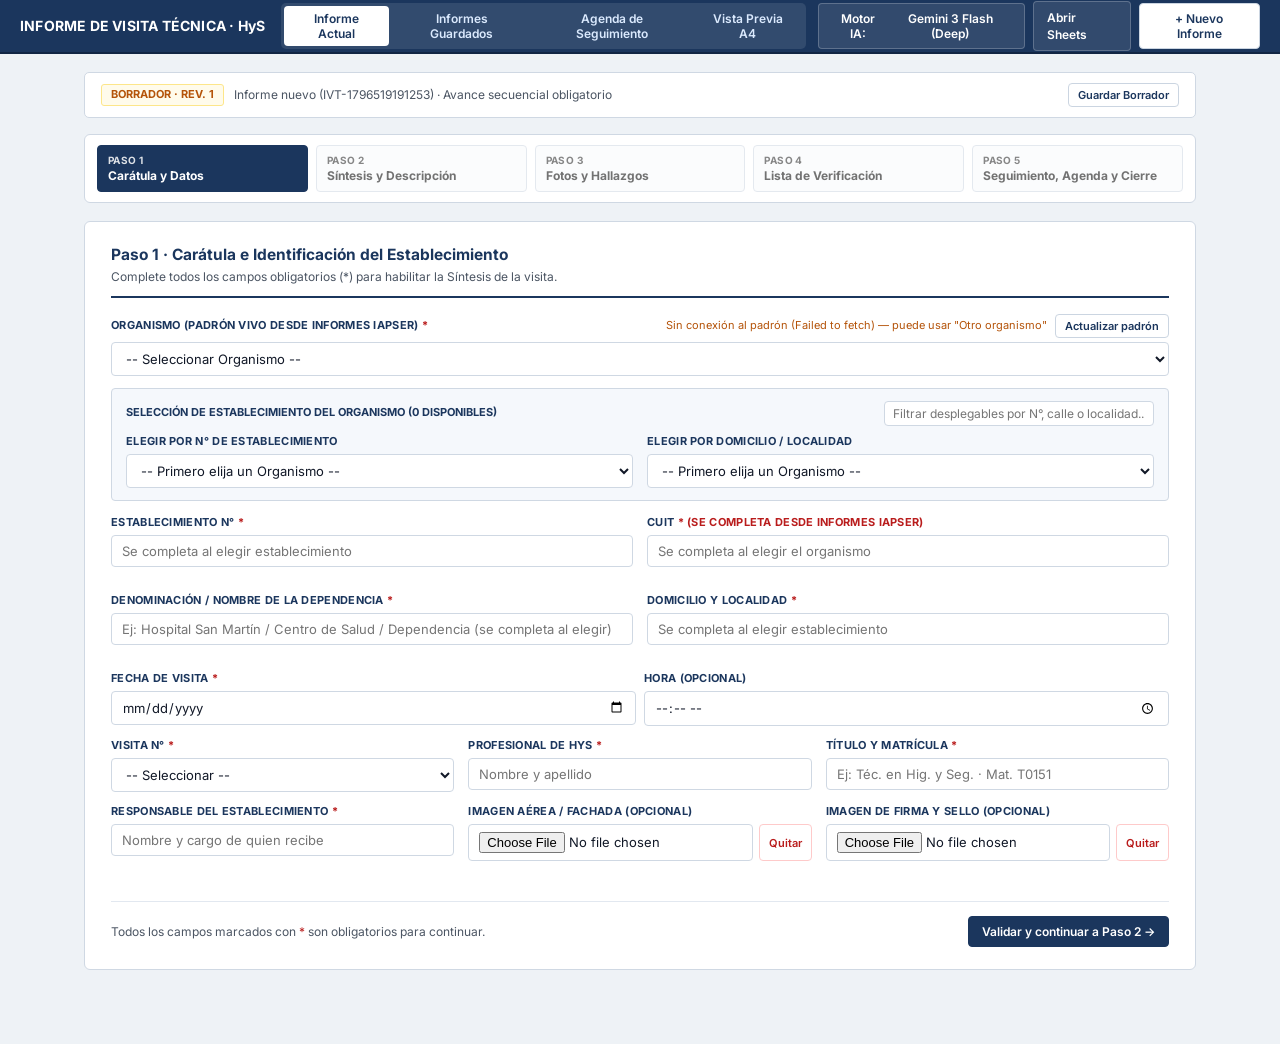
==== commit 9c8d5583: "fix: botones directos para subir fotos con y sin IA y soporte MIME dinamico" ====
--- a/index.html
+++ b/index.html
@@ -553,16 +553,16 @@
               <div class="field">
                 <label>Imagen aérea / fachada (opcional)</label>
                 <div style="display:flex; gap:6px;">
-                  <input type="file" accept="image/*" class="input" onchange="cargarImgUnica('coverPhoto', event)">
-                  <button class="btn btn-danger-outline btn-sm edit-only" onclick="limpiarImgUnica('coverPhoto')">Quitar</button>
+                  <input type="file" id="inp-coverPhoto" accept="image/*" class="input" onchange="cargarImgUnica('coverPhoto', event)">
+                  <button type="button" class="btn btn-danger-outline btn-sm edit-only" onclick="limpiarImgUnica('coverPhoto')">Quitar</button>
                 </div>
                 <div id="prev-coverPhoto" style="margin-top:6px;"></div>
               </div>
               <div class="field">
                 <label>Imagen de Firma y Sello (opcional)</label>
                 <div style="display:flex; gap:6px;">
-                  <input type="file" accept="image/*" class="input" onchange="cargarImgUnica('firmaImg', event)">
-                  <button class="btn btn-danger-outline btn-sm edit-only" onclick="limpiarImgUnica('firmaImg')">Quitar</button>
+                  <input type="file" id="inp-firmaImg" accept="image/*" class="input" onchange="cargarImgUnica('firmaImg', event)">
+                  <button type="button" class="btn btn-danger-outline btn-sm edit-only" onclick="limpiarImgUnica('firmaImg')">Quitar</button>
                 </div>
                 <div id="prev-firmaImg" style="margin-top:6px;"></div>
               </div>
@@ -802,8 +802,9 @@
             <datalist id="sectoresDatalist"></datalist>
 
             <div class="ai-box edit-only">
-              <div style="font-size:12px; font-weight:700; color:var(--navy); margin-bottom:8px;">
-                Subir fotografía(s) para análisis técnico IA (1 a 3 fotos por hallazgo · criterio anti-alucinación)
+              <div style="display:flex; justify-content:space-between; align-items:center; flex-wrap:wrap; gap:8px; margin-bottom:8px;">
+                <span style="font-size:12px; font-weight:700; color:var(--navy);">Subir fotografía(s) de hallazgos (1 a 3 fotos por hallazgo · criterio anti-alucinación)</span>
+                <span id="lbl-ai-key-hint" style="font-size:11px; color:var(--muted);"></span>
               </div>
               <div class="ai-box-row">
                 <div class="field" style="margin-bottom:0;">
@@ -814,15 +815,15 @@
                   <label>Nota breve de campo (opcional, aumenta precisión)</label>
                   <input class="input" id="ai-nota-pre" placeholder="Ej: Matafuego vencido 2024 · Tablero sin contratapa ni diferencial">
                 </div>
-                <div>
-                  <label class="btn btn-primary" style="cursor:pointer; white-space:nowrap;">
-                    Subir foto(s) y analizar
-                    <input type="file" id="ai-file-input" multiple accept="image/*" style="display:none;" onchange="analizarConIAFlujo(event)">
-                  </label>
+                <div style="display:flex; gap:6px; flex-wrap:wrap;">
+                  <button type="button" class="btn btn-primary" style="white-space:nowrap;" onclick="document.getElementById('ai-file-input').click()">Subir foto(s) y analizar IA</button>
+                  <button type="button" class="btn btn-white" style="white-space:nowrap;" onclick="document.getElementById('manual-file-input').click()">+ Subir foto(s) sin IA</button>
+                  <input type="file" id="ai-file-input" multiple accept="image/*" style="position:fixed; left:-9999px; width:1px; height:1px; opacity:0;" onchange="subirFotosFlujo(event, true)">
+                  <input type="file" id="manual-file-input" multiple accept="image/*" style="position:fixed; left:-9999px; width:1px; height:1px; opacity:0;" onchange="subirFotosFlujo(event, false)">
                 </div>
               </div>
               <div id="ai-status-line" style="margin-top:8px; font-size:12px; color:var(--navy); display:none; align-items:center; gap:8px;">
-                <span class="spinner"></span><span id="ai-status-txt">Analizando...</span>
+                <span class="spinner"></span><span id="ai-status-txt">Procesando...</span>
               </div>
             </div>
 
@@ -2210,19 +2211,28 @@
 }
 
 function cargarImgUnica(key, ev) {
-  if (!ev.target.files?.length) return;
+  const file = ev.target.files?.[0];
+  ev.target.value = '';
+  if (!file) return;
   const r = new FileReader();
   r.onload = async () => {
-    state.caratula[key] = await prepararImagen(r.result, key === 'firmaImg' ? 600 : 1200);
-    state.caratula[key + 'DriveId'] = '';
-    renderPrevUnica(key);
-    save();
+    try {
+      state.caratula[key] = await prepararImagen(r.result, key === 'firmaImg' ? 600 : 1200);
+      state.caratula[key + 'DriveId'] = '';
+      renderPrevUnica(key);
+      save();
+    } catch (err) {
+      avisar('No se pudo procesar la imagen seleccionada: ' + (err?.message || 'formato no compatible'), 'err');
+    }
   };
-  r.readAsDataURL(ev.target.files[0]);
+  r.onerror = () => avisar('No se pudo leer el archivo de imagen seleccionado.', 'err');
+  r.readAsDataURL(file);
 }
 function limpiarImgUnica(key) {
   state.caratula[key] = '';
   state.caratula[key + 'DriveId'] = '';
+  const inp = document.getElementById('inp-' + key);
+  if (inp) inp.value = '';
   renderPrevUnica(key);
   save();
 }
@@ -2291,6 +2301,13 @@
     'openai:gpt-4.1': 'OpenAI GPT-4.1'
   };
   document.getElementById('lblModeloTop').innerText = map[cfg.model] || cfg.model;
+  const hint = document.getElementById('lbl-ai-key-hint');
+  if (hint) {
+    const hasKey = cfg.model.startsWith('openai:') ? !!cfg.openaiKey : !!cfg.geminiKey;
+    hint.innerHTML = hasKey
+      ? 'Motor IA listo'
+      : 'Sin clave cargada: <a href="#" onclick="abrirModalIA();return false;" style="color:var(--navy);font-weight:700;">Configurar en Motor IA</a> o usá «+ Subir foto(s) sin IA»';
+  }
 }
 function abrirModalIA() {
   const cfg = getAIConfig();
@@ -2310,7 +2327,12 @@
 }
 
 function fileToBase64(file) {
-  return new Promise(res => { const r = new FileReader(); r.onload = () => res(r.result); r.readAsDataURL(file); });
+  return new Promise((res, rej) => {
+    const r = new FileReader();
+    r.onload = () => res(r.result);
+    r.onerror = () => rej(new Error('No se pudo leer el archivo ' + (file?.name || '')));
+    r.readAsDataURL(file);
+  });
 }
 function prepararImagen(dataUrl, maxDim = 1500) {
   return new Promise(res => {
@@ -2334,7 +2356,7 @@
 const CHECKLIST_COMPACT = CHECKLIST_DEF.map(g => g.items.map(([id, t]) => `${id}: ${t}`).join(' | ')).join('\n');
 const CATS_351 = [...new Set(CATALOGO_351.map(c => c.cat))].join(', ');
 
-async function analizarConIAFlujo(ev) {
+async function subirFotosFlujo(ev, usarIA = true) {
   const files = Array.from(ev.target.files || []);
   ev.target.value = '';
   if (!files.length) return;
@@ -2349,8 +2371,31 @@
   const photos = [];
   for (const f of files) {
     stTxt.innerText = 'Optimizando ' + f.name + '...';
-    const raw = await fileToBase64(f);
-    photos.push({ dataUrl: await prepararImagen(raw), driveFileId: '', url: '' });
+    try {
+      const raw = await fileToBase64(f);
+      photos.push({ dataUrl: await prepararImagen(raw), driveFileId: '', url: '' });
+    } catch (e) {
+      avisar('No se pudo leer "' + esc(f.name) + '". Probá con una foto JPG/PNG.', 'err');
+    }
+  }
+  if (!photos.length) { stLine.style.display = 'none'; return; }
+
+  if (!usarIA) {
+    state.hallazgos.push({
+      uid: Date.now() + Math.random(),
+      ids: '', ubicacion: lugarPre, incumplimiento: notaPre, riesgo: '',
+      prioridad: 'Prioridad media', gravedad351: 'Moderado', medida: '',
+      responsable: 'Responsable del establecimiento / mantenimiento', plazo: '30 días',
+      fechaVencimiento: calcularFechaVencimiento(state.caratula.fechaVisita, '30 días'),
+      rgrl: '', cat351: '', estadoSeg: 'Abierto', photos
+    });
+    document.getElementById('ai-lugar-pre').value = '';
+    document.getElementById('ai-nota-pre').value = '';
+    renderHallazgos();
+    save();
+    stLine.style.display = 'none';
+    avisar(`Se cargaron <strong>${photos.length} foto(s)</strong> correctamente. Completá el hallazgo o vinculalo desde el buscador Dec. 351/79.`, 'ok');
+    return;
   }
 
   stTxt.innerText = `Analizando ${photos.length} foto(s) con ${document.getElementById('lblModeloTop').innerText}...`;
@@ -2391,7 +2436,7 @@
     });
     renderHallazgos();
     save();
-    avisar('No se pudo conectar con la IA (' + err.message + '). Las fotos se conservaron para completar con el buscador Dec. 351/79.', 'err');
+    avisar('Las fotos se cargaron bien, pero no se pudo analizar con IA (' + esc(err.message) + '). <a href="#" onclick="abrirModalIA();return false;" style="color:inherit;font-weight:700;text-decoration:underline;">Configurar Clave API en Motor IA</a> o completalo manualmente con el buscador Dec. 351/79.', 'info');
   } finally {
     stLine.style.display = 'none';
   }
@@ -2444,9 +2489,12 @@
     return JSON.parse(d.choices[0].message.content);
   }
 
-  if (!cfg.geminiKey) { abrirModalIA(); throw new Error('Falta configurar tu Clave API de Gemini en "Motor IA" (se guarda localmente en el navegador)'); }
+  if (!cfg.geminiKey) throw new Error('Falta tu Clave API de Gemini');
   const parts = [{ text: prompt }];
-  imgsBase64.forEach(d => parts.push({ inlineData: { mimeType: 'image/jpeg', data: d.split(',')[1] } }));
+  imgsBase64.forEach(d => {
+    const m = String(d || '').match(/^data:([^;]+);base64,(.+)$/);
+    if (m) parts.push({ inlineData: { mimeType: m[1], data: m[2] } });
+  });
   const genCfg = { responseMimeType: 'application/json', temperature: 0.1 };
   if (modelName.includes('gemini-3')) genCfg.thinkingConfig = { thinkingBudget: 4096 };
   const r = await fetch(`https://generativelanguage.googleapis.com/v1beta/models/${modelName}:generateContent?key=${cfg.geminiKey}`, {
@@ -2598,10 +2646,8 @@
                   <button class="photo-del-btn edit-only" onclick="quitarFotoHallazgo(${i}, ${pi})">×</button>
                 </div>
               `).join('')}
-            <label class="btn btn-white btn-sm edit-only" style="justify-content:center; cursor:pointer;">
-              + Agregar foto
-              <input type="file" multiple accept="image/*" style="display:none;" onchange="agregarFotoAHallazgo(${i}, event)">
-            </label>
+            <button type="button" class="btn btn-white btn-sm edit-only" style="justify-content:center;" onclick="document.getElementById('hfoto-${i}').click()">+ Agregar foto</button>
+            <input type="file" id="hfoto-${i}" multiple accept="image/*" style="position:fixed; left:-9999px; width:1px; height:1px; opacity:0;" onchange="agregarFotoAHallazgo(${i}, event)">
           </div>
         </div>
       </div>
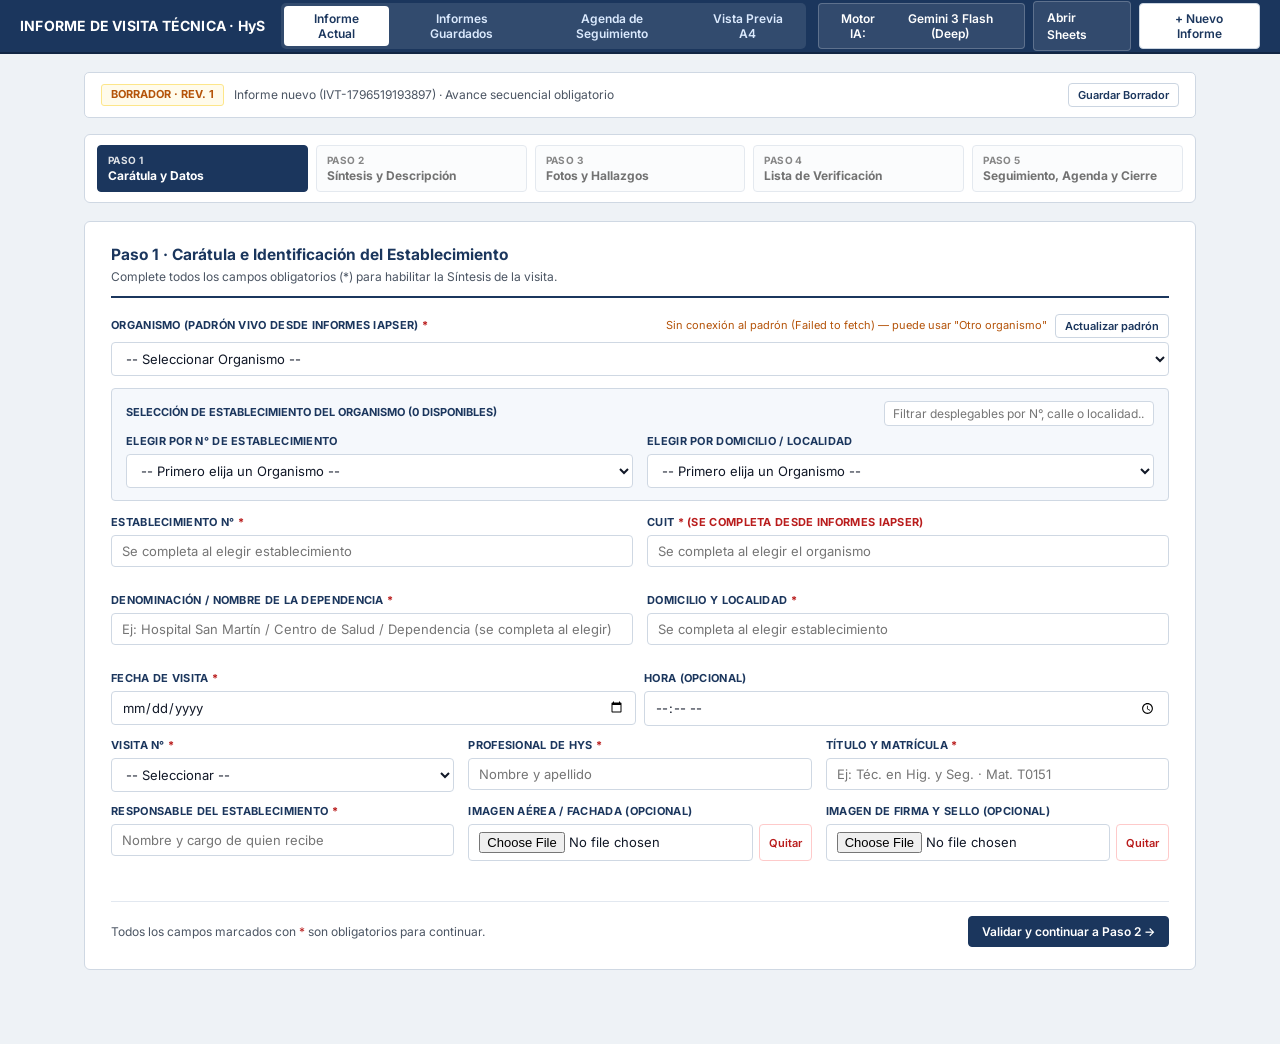
==== commit 8b63d05a: "hardening: prompts anti-alucinacion con systemInstruction, soporte Gemini thinking, merge seguro de " ====
--- a/index.html
+++ b/index.html
@@ -1341,10 +1341,47 @@
   };
 }
 
+function normalizarEstadoCargado(raw) {
+  const base = crearEstadoVacio();
+  if (!raw || typeof raw !== 'object') return base;
+  const merged = Object.assign({}, base, raw);
+  merged.caratula = Object.assign({}, base.caratula, raw.caratula || {});
+  merged.descripcion = Object.assign({}, base.descripcion, raw.descripcion || {});
+  if (!Array.isArray(merged.descripcion.sectores)) merged.descripcion.sectores = [];
+  merged.sintesis = Object.assign({}, base.sintesis, raw.sintesis || {});
+  if (!Array.isArray(merged.sintesis.acciones)) merged.sintesis.acciones = [];
+  if (!Array.isArray(merged.sintesis.secundarias)) merged.sintesis.secundarias = [];
+  merged.registrosTareas = Object.assign({}, base.registrosTareas, raw.registrosTareas || {});
+  Object.keys(base.registrosTareas).forEach(k => {
+    merged.registrosTareas[k] = Object.assign({}, base.registrosTareas[k], merged.registrosTareas[k] || {});
+  });
+  merged.hallazgos = Array.isArray(raw.hallazgos) ? raw.hallazgos : [];
+  merged.seguimiento = Array.isArray(raw.seguimiento) ? raw.seguimiento : [];
+  merged.agendaVisitas = Array.isArray(raw.agendaVisitas) ? raw.agendaVisitas : [];
+  merged.checklist = Object.assign({}, base.checklist);
+  Object.keys(base.checklist).forEach(id => {
+    if (raw.checklist && raw.checklist[id]) {
+      merged.checklist[id] = Object.assign({}, base.checklist[id], raw.checklist[id]);
+    }
+  });
+  merged.anexos = Object.assign({}, base.anexos, raw.anexos || {});
+  merged.anexos.evac = Object.assign({}, base.anexos.evac, merged.anexos.evac || {});
+  if (!Array.isArray(merged.anexos.evac.sectores)) merged.anexos.evac.sectores = [];
+  if (!Array.isArray(merged.anexos.evac.salidas)) merged.anexos.evac.salidas = [];
+  if (!Array.isArray(merged.anexos.evac.elementos) || !merged.anexos.evac.elementos.length) {
+    merged.anexos.evac.elementos = base.anexos.evac.elementos;
+  }
+  merged.anexos.evac.plano = Object.assign({}, base.anexos.evac.plano, merged.anexos.evac.plano || {});
+  merged.anexos.fuego = Object.assign({}, base.anexos.fuego, merged.anexos.fuego || {});
+  if (!Array.isArray(merged.anexos.fuego.extintores)) merged.anexos.fuego.extintores = [];
+  if (!Array.isArray(merged.anexos.fuego.hidrantes)) merged.anexos.fuego.hidrantes = [];
+  return merged;
+}
+
 let state = (() => {
   try {
     const raw = localStorage.getItem(STORAGE_KEY);
-    if (raw) return Object.assign(crearEstadoVacio(), JSON.parse(raw));
+    if (raw) return normalizarEstadoCargado(JSON.parse(raw));
   } catch (e) {}
   return crearEstadoVacio();
 })();
@@ -2020,6 +2057,7 @@
   d.visitaCompleta = document.getElementById('d-visitaCompleta').value;
   d.noAccesibles = document.getElementById('d-noAccesibles').value;
   d.obsPendientes = document.getElementById('d-obsPendientes').value;
+  d.parrafosIA = '';
 
   calcCategoriaPlan();
   state.sintesis.obj1 = document.getElementById('s-obj1').value;
@@ -2129,46 +2167,22 @@
   state.descripcion.parrafosIA = '';
   const borrador = construirParrafosDescripcion().map(p => `${p.titulo}: ${p.texto}`).join('\n\n');
   if (!borrador.trim()) { avisar('Complete primero algunos campos de la descripción antes de pulir la redacción.', 'info'); return; }
-  const cfg = getAIConfig();
-  const [provider, modelName] = cfg.model.split(':');
   avisar('Puliendo redacción de la descripción del establecimiento con IA...', 'info');
-  const prompt = `Reescribí únicamente para mejorar fluidez, concordancia y estilo técnico-profesional los siguientes 6 párrafos de descripción de un establecimiento para un Informe de Higiene y Seguridad en Argentina.
-REGLAS ESTRICTAS:
-1. Conservá exactamente los encabezados "Actividad:", "Edificio:", "Personal:", "Procesos y actividades:", "Materiales y sustancias:" y "Observaciones:" (solo incluí los que tengan datos).
-2. NO inventes ni agregues ningún número, dato, sector ni supuesto que no esté en el borrador.
-3. Devolvé texto plano separado por línea en blanco entre párrafos, sin markdown ni viñetas.
-
-BORRADOR:
-${borrador}`;
+  const systemPrompt = `Sos redactor técnico senior de Higiene y Seguridad en el Trabajo (Argentina).
+Tu única tarea es mejorar la redacción gramatical y cohesión de párrafos técnicos de un establecimiento SIN AGREGAR, INVENTAR NI ALTERAR ningún dato fáctico.
+REGLAS INQUEBRANTABLES:
+1. NO inventes ni modifiques superficies, pisos, cantidades de trabajadores, sectores, sustancias, equipos, fechas ni observaciones.
+2. Conservá exactamente los encabezados "Actividad:", "Edificio:", "Personal:", "Procesos y actividades:", "Materiales y sustancias:" y "Observaciones:" (solo incluí los que tengan información en el borrador).
+3. Devolvé texto plano separado por línea en blanco entre párrafos, sin markdown, asteriscos ni viñetas.`;
+  const userPrompt = `BORRADOR A PULIR (conservando 100% de los datos exactos):\n${borrador}`;
   try {
-    let out = '';
-    if (provider === 'openai') {
-      if (!cfg.openaiKey) throw new Error('Falta OpenAI API Key');
-      const r = await fetch('https://api.openai.com/v1/chat/completions', {
-        method: 'POST',
-        headers: { 'Content-Type': 'application/json', 'Authorization': 'Bearer ' + cfg.openaiKey },
-        body: JSON.stringify({ model: modelName, temperature: 0.15, messages: [{ role: 'user', content: prompt }] })
-      });
-      const d = await r.json();
-      if (!r.ok) throw new Error(d.error?.message || 'HTTP ' + r.status);
-      out = d.choices[0].message.content.trim();
-    } else {
-      if (!cfg.geminiKey) { abrirModalIA(); throw new Error('Falta configurar tu Clave API de Gemini en "Motor IA" (se guarda localmente en el navegador)'); }
-      const r = await fetch(`https://generativelanguage.googleapis.com/v1beta/models/${modelName}:generateContent?key=${cfg.geminiKey}`, {
-        method: 'POST',
-        headers: { 'Content-Type': 'application/json' },
-        body: JSON.stringify({ contents: [{ parts: [{ text: prompt }] }], generationConfig: { temperature: 0.15 } })
-      });
-      const d = await r.json();
-      if (!r.ok) throw new Error(d.error?.message || 'HTTP ' + r.status);
-      out = d.candidates[0].content.parts[0].text.trim();
-    }
+    const out = await llamarIAPrompt({ systemPrompt, userPrompt, temperature: 0.0, jsonMode: false, openModalOnMissingKey: true });
     state.descripcion.parrafosIA = out;
     renderPreviewParrafosPaso2();
     save();
     avisar('Redacción en párrafos pulida correctamente sin alterar tus datos.', 'ok');
   } catch (err) {
-    avisar('No se pudo pulir con IA: ' + err.message, 'err');
+    avisar('No se pudo pulir con IA: ' + esc(err.message), 'err');
   }
 }
 
@@ -2243,6 +2257,7 @@
 
 // SECTORES DEL ESTABLECIMIENTO (PASO 2)
 function addSectorEst() {
+  state.descripcion.parrafosIA = '';
   state.descripcion.sectores.push({ piso: 'Planta Baja', nombre: '', actividad: '', sup: '' });
   renderSectoresEst();
   actualizarDatalistSectores();
@@ -2250,6 +2265,7 @@
   save();
 }
 function delSectorEst(i) {
+  state.descripcion.parrafosIA = '';
   state.descripcion.sectores.splice(i, 1);
   renderSectoresEst();
   actualizarDatalistSectores();
@@ -2353,8 +2369,109 @@
   });
 }
 
+const VALID_CHK_IDS = new Set(CHECKLIST_DEF.flatMap(g => g.items.map(([id]) => id)));
+const CATS_351_LIST = [...new Set(CATALOGO_351.map(c => c.cat))];
 const CHECKLIST_COMPACT = CHECKLIST_DEF.map(g => g.items.map(([id, t]) => `${id}: ${t}`).join(' | ')).join('\n');
-const CATS_351 = [...new Set(CATALOGO_351.map(c => c.cat))].join(', ');
+const CATS_351 = CATS_351_LIST.join(', ');
+
+function extraerTextoGemini(d) {
+  const parts = d?.candidates?.[0]?.content?.parts || [];
+  const txt = parts.filter(p => !p.thought && typeof p.text === 'string').map(p => p.text).join('\n').trim();
+  if (!txt) throw new Error('La IA devolvió una respuesta vacía.');
+  return txt;
+}
+
+async function llamarIAPrompt({ systemPrompt, userPrompt, imgsBase64 = [], temperature = 0.0, jsonMode = false, useThinking = false, openModalOnMissingKey = false }) {
+  const cfg = getAIConfig();
+  const [provider, modelName] = cfg.model.split(':');
+
+  if (provider === 'openai') {
+    if (!cfg.openaiKey) {
+      if (openModalOnMissingKey) abrirModalIA();
+      throw new Error('Falta configurar tu OpenAI API Key en Motor IA');
+    }
+    const userContent = imgsBase64.length ? [{ type: 'text', text: userPrompt }] : userPrompt;
+    if (imgsBase64.length) {
+      imgsBase64.forEach(d => userContent.push({ type: 'image_url', image_url: { url: d, detail: 'high' } }));
+    }
+    const payload = {
+      model: modelName,
+      temperature,
+      messages: [
+        { role: 'system', content: systemPrompt },
+        { role: 'user', content: userContent }
+      ]
+    };
+    if (jsonMode) payload.response_format = { type: 'json_object' };
+    const r = await fetch('https://api.openai.com/v1/chat/completions', {
+      method: 'POST',
+      headers: { 'Content-Type': 'application/json', 'Authorization': 'Bearer ' + cfg.openaiKey },
+      body: JSON.stringify(payload)
+    });
+    const d = await r.json();
+    if (!r.ok) throw new Error(d.error?.message || 'HTTP ' + r.status);
+    return d.choices[0].message.content.trim();
+  }
+
+  if (!cfg.geminiKey) {
+    if (openModalOnMissingKey) abrirModalIA();
+    throw new Error('Falta tu Clave API de Gemini');
+  }
+  const parts = [{ text: userPrompt }];
+  imgsBase64.forEach(d => {
+    const m = String(d || '').match(/^data:([^;]+);base64,(.+)$/);
+    if (m) parts.push({ inlineData: { mimeType: m[1], data: m[2] } });
+  });
+  const genCfg = { temperature };
+  if (jsonMode) genCfg.responseMimeType = 'application/json';
+  if (useThinking && modelName.includes('gemini-3')) genCfg.thinkingConfig = { thinkingBudget: 4096 };
+
+  const r = await fetch(`https://generativelanguage.googleapis.com/v1beta/models/${modelName}:generateContent?key=${cfg.geminiKey}`, {
+    method: 'POST',
+    headers: { 'Content-Type': 'application/json' },
+    body: JSON.stringify({
+      systemInstruction: { parts: [{ text: systemPrompt }] },
+      contents: [{ parts }],
+      generationConfig: genCfg
+    })
+  });
+  const d = await r.json();
+  if (!r.ok) throw new Error(d.error?.message || 'HTTP ' + r.status);
+  return extraerTextoGemini(d);
+}
+
+function sanitizarResultadoIA(res) {
+  const validPrio = ['Prioridad alta', 'Prioridad media', 'Prioridad baja'];
+  const validGrav = ['Grave', 'Moderado', 'Leve'];
+  const validPlazos = ['Inmediato', '15 días', '30 días', '60 días', '1 mes', '3 meses', '6 meses'];
+
+  const idsClean = String(res?.ids || '')
+    .toUpperCase()
+    .split(/[\s,;]+/)
+    .filter(id => VALID_CHK_IDS.has(id))
+    .slice(0, 3)
+    .join(' ');
+
+  const prio = validPrio.includes(res?.prioridad) ? res.prioridad : 'Prioridad media';
+  const grav = validGrav.includes(res?.gravedad351)
+    ? res.gravedad351
+    : (prio === 'Prioridad alta' ? 'Grave' : (prio === 'Prioridad baja' ? 'Leve' : 'Moderado'));
+  const plazo = validPlazos.includes(res?.plazo) ? res.plazo : '30 días';
+  const cat = CATS_351_LIST.includes(res?.cat351) ? res.cat351 : '';
+
+  return {
+    ids: idsClean,
+    ubicacionSugerida: String(res?.ubicacionSugerida || '').trim(),
+    incumplimiento: String(res?.incumplimiento || '').trim(),
+    riesgo: String(res?.riesgo || '').trim(),
+    prioridad: prio,
+    gravedad351: grav,
+    medida: String(res?.medida || '').trim(),
+    responsable: String(res?.responsable || '').trim(),
+    plazo,
+    cat351: cat
+  };
+}
 
 async function subirFotosFlujo(ev, usarIA = true) {
   const files = Array.from(ev.target.files || []);
@@ -2443,70 +2560,57 @@
 }
 
 async function llamarMotorIA(imgsBase64, lugarPre, notaPre) {
-  const cfg = getAIConfig();
-  const [provider, modelName] = cfg.model.split(':');
-  const prompt = `Sos Técnico/Licenciado Senior en Higiene y Seguridad en el Trabajo de Argentina (Ley 19.587, Decreto 351/79, AEA 90364, IRAM 3517).
-Redactá UNA FILA técnica para la sección "4. Hallazgos y medidas correctivas" de un Informe de Visita Técnica.
-
-REGLAS ANTI-ALUCINACIÓN (OBLIGATORIAS):
-1. Describí EXCLUSIVAMENTE lo objetivamente visible en la(s) fotografía(s) o informado en la nota de campo.
-2. NUNCA afirmes vencimientos de matafuegos, falta de puesta a tierra, falta de disyuntor o ausencia de insumos si NO es visible con certeza. Cuando requiera verificación en sitio, usá redacción prudente ("Verificar vigencia...", "No se identifica visualmente protección diferencial; verificar con electricista...").
-3. Tono institucional, sobrio y conciso (sin signos de exclamación).
-4. Mapeá los IDs exactos de nuestra Lista de Verificación:
+  const systemPrompt = `Sos Técnico/Licenciado Senior en Higiene y Seguridad en el Trabajo de Argentina (Ley 19.587, Decreto 351/79, AEA 90364, IRAM 3517).
+Tu misión es redactar UNA FILA técnica objetiva para la sección "4. Hallazgos y medidas correctivas" de un Informe Oficial de Visita Técnica.
+
+REGLAS ANTI-ALUCINACIÓN Y VERACIDAD CLÍNICA (OBLIGATORIAS):
+1. DESCRIBÍ SOLO LO QUE SE VE CON CERTEZA: basate exclusivamente en evidencia visual inequívoca de la(s) fotografía(s) y en la nota de campo del preventor. Si hay 2 o 3 fotos, corresponden al MISMO hallazgo/sector: consolidalas sin inventar elementos de otros lugares.
+2. PROHIBIDO INVENTAR O SUPONER LO QUE NO SE VE:
+   - NO afirmes vencimientos de carga o prueba hidráulica de matafuegos salvo que los números/fechas de la tarjeta sean claramente legibles en la foto. Si no se leen o están lejos, escribí: "Verificar vigencia de carga y prueba hidráulica en tarjeta/marbete".
+   - NO afirmes ausencia de disyuntor diferencial, termomagnética o puesta a tierra si el tablero está cerrado o no se distingue el interior. Usá: "Verificar existencia y ensayo de protección diferencial y puesta a tierra por electricista matriculado".
+   - NO supongas que falta botiquín, señalización, plano o luz de emergencia fuera del encuadre de la foto.
+   - NO inventes medidas exactas (metros, cm, lux, dBA, voltios, kg) ni números de artículos/resoluciones si no están escritos en la foto o en la nota.
+3. SI LA IMAGEN ES BORROSA, OSCURA O NO MUESTRA DESVÍO EVIDENTE: no inventes un problema. Indicá exactamente "Imagen sin desvío evidente a simple vista; verificar en sitio" y asigná prioridad "Prioridad baja".
+4. ADAPTATE AL CONTEXTO REAL: respetá la actividad del establecimiento indicada (hospital/salud, administración pública, laboratorio, depósito, etc.), evitando usar términos de otro rubro no relacionado.
+5. TONO Y FORMATO: sobrio, técnico, institucional, sin signos de exclamación ni adjetivos exagerados.`;
+
+  const userPrompt = `CONTEXTO DEL ESTABLECIMIENTO Y RELEVAMIENTO:
+- Organismo / Establecimiento: ${state.caratula.denominacion || '-'} (${state.caratula.organismo || '-'})
+- Actividad declarada: ${state.descripcion.actividadGeneral || 'Establecimiento público'}
+- Lugar / Sector indicado por preventor: ${lugarPre || '(No indicado — describir brevemente solo el sector/elemento visible)'}
+- Nota de campo del preventor: ${notaPre || '(Sin nota adicional)'}
+
+LISTA DE VERIFICACIÓN VÁLIDA (elegí hasta 3 códigos exactos que correspondan con certeza a lo visible; si ninguno aplica con seguridad, devolvé ""):
 ${CHECKLIST_COMPACT}
-5. Elegí la categoría exacta del Dec. 351/79 entre: ${CATS_351}.
-
-CONTEXTO DEL ESTABLECIMIENTO Y CAMPO:
-- Actividad general: ${state.descripcion.actividadGeneral || '-'}
-- Lugar/Sector indicado: ${lugarPre || '(No indicado — sugerir brevemente el ambiente visible)'}
-- Nota de campo del preventor: ${notaPre || '(Sin nota adicional)'}
-
-Respondé EXCLUSIVAMENTE un JSON válido:
+
+CATEGORÍAS DEC. 351/79 PERMITIDAS (elegí exactamente una literal de esta lista o ""):
+${CATS_351}
+
+Respondé EXCLUSIVAMENTE un objeto JSON válido con estas claves exactas:
 {
-  "ids": "Ej: C1 C2 o D2 D3 o B4",
-  "ubicacionSugerida": "Sector breve solo si no fue indicado",
-  "incumplimiento": "Descripción objetiva y precisa del desvío (máx. 2-3 oraciones).",
-  "riesgo": "Riesgo concreto (ej: Contacto eléctrico directo e indirecto e incendio).",
+  "ids": "Códigos exactos separados por espacio (ej: C1 C2) o vacío",
+  "ubicacionSugerida": "Sector breve solo si no fue indicado arriba",
+  "incumplimiento": "Descripción fáctica y prudente de lo visible (máx. 2-3 oraciones).",
+  "riesgo": "Riesgo concreto directo (ej: Contacto eléctrico directo/indirecto e incendio).",
   "prioridad": "Prioridad alta" | "Prioridad media" | "Prioridad baja",
   "gravedad351": "Grave" | "Moderado" | "Leve",
-  "medida": "Acción correctiva técnica concreta.",
+  "medida": "Acción correctiva o verificación técnica concreta.",
   "responsable": "Ej: Dirección / electricista matriculado · Responsable / mantenimiento",
   "plazo": "Inmediato" | "15 días" | "30 días" | "60 días" | "1 mes" | "3 meses" | "6 meses",
-  "cat351": "Categoría exacta del Dec. 351/79"
+  "cat351": "Una categoría literal exacta de la lista"
 }`;
 
-  if (provider === 'openai') {
-    if (!cfg.openaiKey) throw new Error('Falta configurar tu OpenAI API Key en Motor IA');
-    const content = [{ type: 'text', text: prompt }];
-    imgsBase64.forEach(d => content.push({ type: 'image_url', image_url: { url: d, detail: 'high' } }));
-    const r = await fetch('https://api.openai.com/v1/chat/completions', {
-      method: 'POST',
-      headers: { 'Content-Type': 'application/json', 'Authorization': 'Bearer ' + cfg.openaiKey },
-      body: JSON.stringify({ model: modelName, temperature: 0.1, response_format: { type: 'json_object' }, messages: [{ role: 'user', content }] })
-    });
-    const d = await r.json();
-    if (!r.ok) throw new Error(d.error?.message || 'HTTP ' + r.status);
-    return JSON.parse(d.choices[0].message.content);
-  }
-
-  if (!cfg.geminiKey) throw new Error('Falta tu Clave API de Gemini');
-  const parts = [{ text: prompt }];
-  imgsBase64.forEach(d => {
-    const m = String(d || '').match(/^data:([^;]+);base64,(.+)$/);
-    if (m) parts.push({ inlineData: { mimeType: m[1], data: m[2] } });
+  let txt = await llamarIAPrompt({
+    systemPrompt,
+    userPrompt,
+    imgsBase64,
+    temperature: 0.0,
+    jsonMode: true,
+    useThinking: true,
+    openModalOnMissingKey: false
   });
-  const genCfg = { responseMimeType: 'application/json', temperature: 0.1 };
-  if (modelName.includes('gemini-3')) genCfg.thinkingConfig = { thinkingBudget: 4096 };
-  const r = await fetch(`https://generativelanguage.googleapis.com/v1beta/models/${modelName}:generateContent?key=${cfg.geminiKey}`, {
-    method: 'POST',
-    headers: { 'Content-Type': 'application/json' },
-    body: JSON.stringify({ contents: [{ parts }], generationConfig: genCfg })
-  });
-  const d = await r.json();
-  if (!r.ok) throw new Error(d.error?.message || 'HTTP ' + r.status);
-  let txt = d.candidates[0].content.parts[0].text.trim();
   txt = txt.replace(/^```json\s*/i, '').replace(/^```\s*/, '').replace(/\s*```$/, '');
-  return JSON.parse(txt);
+  return sanitizarResultadoIA(JSON.parse(txt));
 }
 
 function agregarHallazgoManual() {
@@ -3129,50 +3233,48 @@
 }
 
 async function redactarConclusionIA() {
-  const cfg = getAIConfig();
-  const [provider, modelName] = cfg.model.split(':');
   avisar('Redactando conclusión técnica en base a los datos reales del informe...', 'info');
   const ncs = Object.entries(state.checklist).filter(([,v]) => v.estado === 'NC' || v.estado === 'OBS').map(([id,v]) => `${id} (${v.estado}): ${v.obs}`).join('\n');
-  const hals = state.hallazgos.map(h => `[${h.ids}] ${h.ubicacion}: ${h.incumplimiento} (Plazo: ${h.plazo})`).join('\n');
-  const prompt = `Redactá la sección "6. Conclusión y prioridades" de un Informe de Visita Técnica de Higiene y Seguridad (4 a 6 párrafos sobrios, sin viñetas ni markdown, texto plano para recuadro oficial).
-Establecimiento: ${state.caratula.denominacion} (Est. N° ${state.caratula.estNro}), Fecha: ${fmtFechaAR(state.caratula.fechaVisita)}.
-Actividad: ${state.descripcion.actividadGeneral} (${state.descripcion.superficie} m², ${state.descripcion.pisos} piso(s)).
-Recorrida completa de pisos/sectores: ${state.descripcion.visitaCompleta || 'Sí'}${state.descripcion.visitaCompleta === 'No' && state.descripcion.noAccesibles ? ' (' + state.descripcion.noAccesibles + ')' : ''}.
-Ítems NC/OBS:
+  const hals = state.hallazgos.map(h => `[${h.ids || '-'}] ${h.ubicacion}: ${h.incumplimiento} (Prioridad: ${h.prioridad || '-'} · Plazo: ${h.plazo})`).join('\n');
+  const acciones = (state.sintesis.acciones || []).join(', ');
+  const secundarias = (state.sintesis.secundarias || []).join(', ');
+  const agenda = (state.agendaVisitas || []).filter(v => v.fecha).map(v => `${v.tipo} (${fmtFechaAR(v.fecha)}): ${v.tareas}`).join('\n');
+
+  const systemPrompt = `Sos Técnico/Licenciado Senior en Higiene y Seguridad en el Trabajo de Argentina.
+Redactá la sección "6. Conclusión y prioridades" de un Informe Oficial de Visita Técnica.
+REGLAS ANTI-ALUCINACIÓN (OBLIGATORIAS):
+1. Citá ÚNICAMENTE establecimientos, sectores, ítems NC/OBS, hallazgos, acciones realizadas y fechas de seguimiento presentes en los datos suministrados.
+2. PROHIBIDO inventar plazos, mediciones, porcentajes de cumplimiento o sectores no informados. Si algún bloque dice "Ninguno", no inventes hallazgos ni tareas adicionales.
+3. Formato: 3 a 5 párrafos institucionales sobrios en texto plano, sin viñetas ni markdown.`;
+
+  const userPrompt = `DATOS VERIFICADOS DEL INFORME:
+- Establecimiento: ${state.caratula.denominacion || '-'} (Est. N° ${state.caratula.estNro || 'S/N'}), Organismo: ${state.caratula.organismo || '-'}, Fecha: ${fmtFechaAR(state.caratula.fechaVisita)}.
+- Categoría Plan 2026: ${state.caratula.categoria || '-'} · Ciclo: ${state.caratula.visitaNro || '-'}.
+- Descripción base: ${state.descripcion.actividadGeneral || '-'} (${state.descripcion.superficie || '-'} m², ${state.descripcion.pisos || '-'} piso/s).
+- Recorrida de pisos y sectores: ${state.descripcion.visitaCompleta || 'Sin especificar'}${state.descripcion.visitaCompleta === 'No' && state.descripcion.noAccesibles ? ' (' + state.descripcion.noAccesibles + ')' : ''}.
+- Acciones principales realizadas: ${acciones || 'Ninguna'}.
+- Tareas secundarias / mediciones: ${secundarias || 'Ninguna'}.
+- Ítems NC/OBS en Lista de Verificación:
 ${ncs || 'Ninguno'}
-Hallazgos:
+- Hallazgos detectados:
 ${hals || 'Ninguno'}
-No inventes ningún dato no listado arriba.`;
+- Próximas visitas acordadas en Agenda:
+${agenda || 'Sin fechas acordadas'}`;
 
   try {
-    let out = '';
-    if (provider === 'openai') {
-      if (!cfg.openaiKey) throw new Error('Falta OpenAI API Key');
-      const r = await fetch('https://api.openai.com/v1/chat/completions', {
-        method: 'POST',
-        headers: { 'Content-Type': 'application/json', 'Authorization': 'Bearer ' + cfg.openaiKey },
-        body: JSON.stringify({ model: modelName, temperature: 0.2, messages: [{ role: 'user', content: prompt }] })
-      });
-      const d = await r.json();
-      if (!r.ok) throw new Error(d.error?.message || 'HTTP ' + r.status);
-      out = d.choices[0].message.content.trim();
-    } else {
-      if (!cfg.geminiKey) { abrirModalIA(); throw new Error('Falta configurar tu Clave API de Gemini en "Motor IA" (se guarda localmente en el navegador)'); }
-      const r = await fetch(`https://generativelanguage.googleapis.com/v1beta/models/${modelName}:generateContent?key=${cfg.geminiKey}`, {
-        method: 'POST',
-        headers: { 'Content-Type': 'application/json' },
-        body: JSON.stringify({ contents: [{ parts: [{ text: prompt }] }], generationConfig: { temperature: 0.2 } })
-      });
-      const d = await r.json();
-      if (!r.ok) throw new Error(d.error?.message || 'HTTP ' + r.status);
-      out = d.candidates[0].content.parts[0].text.trim();
-    }
+    const out = await llamarIAPrompt({
+      systemPrompt,
+      userPrompt,
+      temperature: 0.1,
+      jsonMode: false,
+      openModalOnMissingKey: true
+    });
     state.conclusion = out;
     document.getElementById('c-conclusion').value = out;
     save();
-    avisar('Conclusión generada. Revisala antes de cerrar el informe.', 'ok');
+    avisar('Conclusión generada en base a los datos reales del informe. Revisala antes de emitir.', 'ok');
   } catch (err) {
-    avisar('Error generando conclusión: ' + err.message, 'err');
+    avisar('Error generando conclusión: ' + esc(err.message), 'err');
   }
 }
 
@@ -3317,7 +3419,7 @@
     const r = await fetch(WEBAPP_URL + '?action=load&id=' + encodeURIComponent(idVisita));
     const d = await r.json();
     if (!d.ok || !d.informe) throw new Error(d.error || 'No se pudo cargar el informe');
-    state = Object.assign(crearEstadoVacio(), d.informe);
+    state = normalizarEstadoCargado(d.informe);
     state.pasoMaxHabilitado = 5;
     state.pasoActual = state.estadoInforme === 'Emitido' ? 5 : (state.pasoActual || 1);
     save();
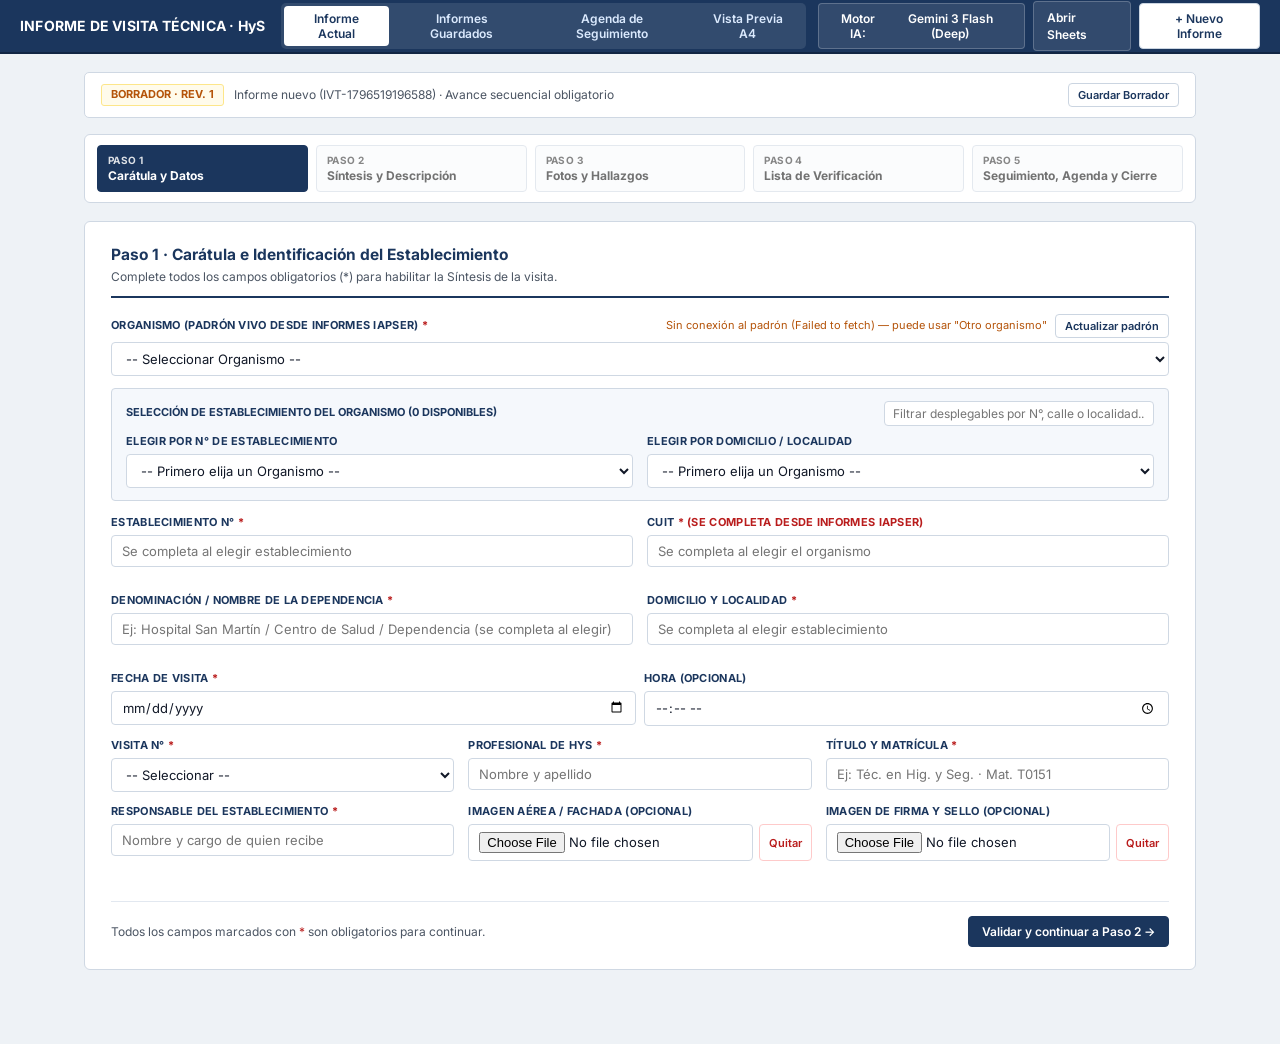
==== commit a5ae7766: "feat: carga real de fotos en Planilla 1 (Salidas/Elementos) y Planilla 2 (Extintores/Hidrantes) + Dr" ====
--- a/index.html
+++ b/index.html
@@ -1399,6 +1399,10 @@
       slim.caratula.coverPhoto = '';
       slim.caratula.firmaImg = '';
       slim.hallazgos = slim.hallazgos.map(h => ({ ...h, photos: (h.photos || []).map(p => ({ ...p, dataUrl: '' })) }));
+      (slim.anexos?.evac?.salidas || []).forEach(x => { x.fotoDataUrl = ''; });
+      (slim.anexos?.evac?.elementos || []).forEach(x => { x.fotoDataUrl = ''; });
+      (slim.anexos?.fuego?.extintores || []).forEach(x => { x.fotoDataUrl = ''; });
+      (slim.anexos?.fuego?.hidrantes || []).forEach(x => { x.fotoDataUrl = ''; });
       localStorage.setItem(STORAGE_KEY, JSON.stringify(slim));
     } catch (_) {}
   }
@@ -3192,9 +3196,9 @@
   cont.innerHTML = blocks.join('');
 }
 
-// ANEXOS OPCIONALES (PLANILLA 1 y 2)
+// ANEXOS OPCIONALES / OBLIGATORIOS (PLANILLA 1 y 2)
 function addEvacSector() { state.anexos.evac.sectores.push({ sector:'', sup:'', manana:'', tarde:'', noche:'', movRed:'No', obs:'' }); renderAnexos(); save(); }
-function addEvacSalida() { state.anexos.evac.salidas.push({ ubicacion:'', tipo:'Puerta', ancho:'', apertura:'Hacia afuera', libre:'Sí', senalizada:'Sí', foto:'' }); renderAnexos(); save(); }
+function addEvacSalida() { state.anexos.evac.salidas.push({ ubicacion:'', tipo:'Puerta', ancho:'', apertura:'Hacia afuera', libre:'Sí', senalizada:'Sí', foto:'', fotoDataUrl:'', fotoDriveId:'', fotoUrl:'' }); renderAnexos(); save(); }
 function syncEvacPlano() {
   state.anexos.evac.plano = {
     existe: document.getElementById('ev-pl-ex').value,
@@ -3204,8 +3208,57 @@
   };
   save();
 }
-function addExt() { state.anexos.fuego.extintores.push({ ubicacion:'', agente:'ABC 5 kg', vencCarga:'', vencPH:'', estadoVisual:'✓', acceso:'✓', desvio:'No', foto:'' }); renderAnexos(); save(); }
-function addHid() { state.anexos.fuego.hidrantes.push({ ubicacion:'', gabinete:'✓', manguera:'✓', lanza:'✓', llave:'✓', acceso:'✓', desvio:'No', foto:'' }); renderAnexos(); save(); }
+function addExt() { state.anexos.fuego.extintores.push({ ubicacion:'', agente:'ABC 5 kg', vencCarga:'', vencPH:'', estadoVisual:'✓', acceso:'✓', desvio:'No', foto:'', fotoDataUrl:'', fotoDriveId:'', fotoUrl:'' }); renderAnexos(); save(); }
+function addHid() { state.anexos.fuego.hidrantes.push({ ubicacion:'', gabinete:'✓', manguera:'✓', lanza:'✓', llave:'✓', acceso:'✓', desvio:'No', foto:'', fotoDataUrl:'', fotoDriveId:'', fotoUrl:'' }); renderAnexos(); save(); }
+
+function getListaAnexoPorTipo(tipo) {
+  if (tipo === 'salida') return state.anexos.evac.salidas;
+  if (tipo === 'elem') return state.anexos.evac.elementos;
+  if (tipo === 'ext') return state.anexos.fuego.extintores;
+  if (tipo === 'hid') return state.anexos.fuego.hidrantes;
+  return null;
+}
+
+async function subirFotoAnexo(tipo, idx, ev) {
+  const file = ev.target.files?.[0];
+  ev.target.value = '';
+  const list = getListaAnexoPorTipo(tipo);
+  if (!file || !list || !list[idx]) return;
+  try {
+    const raw = await fileToBase64(file);
+    list[idx].fotoDataUrl = await prepararImagen(raw, 1200);
+    list[idx].fotoDriveId = '';
+    list[idx].fotoUrl = '';
+    if (!list[idx].foto) list[idx].foto = `Foto ${idx + 1}`;
+    renderAnexos();
+    save();
+  } catch (err) {
+    avisar('No se pudo cargar la foto en la planilla: ' + esc(err?.message || 'formato inválido'), 'err');
+  }
+}
+
+function quitarFotoAnexo(tipo, idx) {
+  const list = getListaAnexoPorTipo(tipo);
+  if (!list || !list[idx]) return;
+  list[idx].fotoDataUrl = '';
+  list[idx].fotoDriveId = '';
+  list[idx].fotoUrl = '';
+  list[idx].foto = '';
+  renderAnexos();
+  save();
+}
+
+function renderCeldaFotoAnexo(tipo, idx, item) {
+  const inputId = `anx-f-${tipo}-${idx}`;
+  const thumb = item.fotoDataUrl
+    ? `<div style="display:flex; align-items:center; gap:5px; justify-content:center;">
+         <img src="${item.fotoDataUrl}" alt="Foto" style="width:40px; height:30px; object-fit:cover; border:1px solid #cbd5e1; border-radius:3px;">
+         <button type="button" class="btn btn-white btn-sm edit-only" style="padding:2px 6px;" title="Cambiar foto" onclick="document.getElementById('${inputId}').click()">↻</button>
+         <button type="button" class="btn btn-danger-outline btn-sm edit-only" style="padding:2px 6px;" title="Quitar foto" onclick="quitarFotoAnexo('${tipo}', ${idx})">×</button>
+       </div>`
+    : `<button type="button" class="btn btn-white btn-sm edit-only" style="width:100%; justify-content:center;" onclick="document.getElementById('${inputId}').click()">Subir foto</button>`;
+  return `${thumb}<input type="file" id="${inputId}" accept="image/*" style="position:fixed; left:-9999px; width:1px; height:1px; opacity:0;" onchange="subirFotoAnexo('${tipo}', ${idx}, event)">`;
+}
 
 function renderAnexos() {
   document.getElementById('wrap-anexo-evac').style.display = state.anexos.evacEstado === 'Completado' ? 'block' : 'none';
@@ -3217,18 +3270,18 @@
     : '<tr><td colspan="8" style="text-align:center;color:var(--muted);">Sin registros</td></tr>';
 
   document.getElementById('tb-ev-sal').innerHTML = ev.salidas.length
-    ? ev.salidas.map((s,i) => `<tr><td style="text-align:center;">${i+1}</td><td><input value="${escA(s.ubicacion)}" oninput="state.anexos.evac.salidas[${i}].ubicacion=this.value;save()"></td><td><select onchange="state.anexos.evac.salidas[${i}].tipo=this.value;save()"><option ${s.tipo==='Puerta'?'selected':''}>Puerta</option><option ${s.tipo==='Escalera'?'selected':''}>Escalera</option><option ${s.tipo==='Pasillo'?'selected':''}>Pasillo</option></select></td><td><input value="${escA(s.ancho)}" oninput="state.anexos.evac.salidas[${i}].ancho=this.value;save()"></td><td><input value="${escA(s.apertura)}" oninput="state.anexos.evac.salidas[${i}].apertura=this.value;save()"></td><td><select onchange="state.anexos.evac.salidas[${i}].libre=this.value;save()"><option ${s.libre==='Sí'?'selected':''}>Sí</option><option ${s.libre==='No'?'selected':''}>No</option></select></td><td><select onchange="state.anexos.evac.salidas[${i}].senalizada=this.value;save()"><option ${s.senalizada==='Sí'?'selected':''}>Sí</option><option ${s.senalizada==='No'?'selected':''}>No</option></select></td><td><input value="${escA(s.foto)}" oninput="state.anexos.evac.salidas[${i}].foto=this.value;save()"></td><td><button class="btn btn-danger-outline btn-sm edit-only" onclick="state.anexos.evac.salidas.splice(${i},1);renderAnexos();save()">×</button></td></tr>`).join('')
+    ? ev.salidas.map((s,i) => `<tr><td style="text-align:center;">${i+1}</td><td><input value="${escA(s.ubicacion)}" oninput="state.anexos.evac.salidas[${i}].ubicacion=this.value;save()"></td><td><select onchange="state.anexos.evac.salidas[${i}].tipo=this.value;save()"><option ${s.tipo==='Puerta'?'selected':''}>Puerta</option><option ${s.tipo==='Escalera'?'selected':''}>Escalera</option><option ${s.tipo==='Pasillo'?'selected':''}>Pasillo</option></select></td><td><input value="${escA(s.ancho)}" oninput="state.anexos.evac.salidas[${i}].ancho=this.value;save()"></td><td><input value="${escA(s.apertura)}" oninput="state.anexos.evac.salidas[${i}].apertura=this.value;save()"></td><td><select onchange="state.anexos.evac.salidas[${i}].libre=this.value;save()"><option ${s.libre==='Sí'?'selected':''}>Sí</option><option ${s.libre==='No'?'selected':''}>No</option></select></td><td><select onchange="state.anexos.evac.salidas[${i}].senalizada=this.value;save()"><option ${s.senalizada==='Sí'?'selected':''}>Sí</option><option ${s.senalizada==='No'?'selected':''}>No</option></select></td><td style="min-width:96px;text-align:center;">${renderCeldaFotoAnexo('salida', i, s)}</td><td><button class="btn btn-danger-outline btn-sm edit-only" onclick="state.anexos.evac.salidas.splice(${i},1);renderAnexos();save()">×</button></td></tr>`).join('')
     : '<tr><td colspan="9" style="text-align:center;color:var(--muted);">Sin registros</td></tr>';
 
-  document.getElementById('tb-ev-elem').innerHTML = ev.elementos.map((el,i) => `<tr><td style="font-weight:600;">${el.nombre}</td><td><select onchange="state.anexos.evac.elementos[${i}].existe=this.value;save()"><option value="">--</option><option ${el.existe==='Sí'?'selected':''}>Sí</option><option ${el.existe==='No'?'selected':''}>No</option></select></td><td><input value="${escA(el.cantidad)}" oninput="state.anexos.evac.elementos[${i}].cantidad=this.value;save()"></td><td><input value="${escA(el.ubicacion)}" oninput="state.anexos.evac.elementos[${i}].ubicacion=this.value;save()"></td><td><input value="${escA(el.estado)}" oninput="state.anexos.evac.elementos[${i}].estado=this.value;save()"></td><td><input value="${escA(el.foto)}" oninput="state.anexos.evac.elementos[${i}].foto=this.value;save()"></td></tr>`).join('');
+  document.getElementById('tb-ev-elem').innerHTML = ev.elementos.map((el,i) => `<tr><td style="font-weight:600;">${el.nombre}</td><td><select onchange="state.anexos.evac.elementos[${i}].existe=this.value;save()"><option value="">--</option><option ${el.existe==='Sí'?'selected':''}>Sí</option><option ${el.existe==='No'?'selected':''}>No</option></select></td><td><input value="${escA(el.cantidad)}" oninput="state.anexos.evac.elementos[${i}].cantidad=this.value;save()"></td><td><input value="${escA(el.ubicacion)}" oninput="state.anexos.evac.elementos[${i}].ubicacion=this.value;save()"></td><td><input value="${escA(el.estado)}" oninput="state.anexos.evac.elementos[${i}].estado=this.value;save()"></td><td style="min-width:96px;text-align:center;">${renderCeldaFotoAnexo('elem', i, el)}</td></tr>`).join('');
 
   const fg = state.anexos.fuego;
   document.getElementById('tb-ext').innerHTML = fg.extintores.length
-    ? fg.extintores.map((e,i) => `<tr><td style="text-align:center;">${i+1}</td><td><input class="${!e.ubicacion.trim()?'invalid':''}" value="${escA(e.ubicacion)}" placeholder="Ubicación obligatoria" oninput="state.anexos.fuego.extintores[${i}].ubicacion=this.value;this.classList.toggle('invalid',!this.value.trim());save()"></td><td><input value="${escA(e.agente)}" oninput="state.anexos.fuego.extintores[${i}].agente=this.value;save()"></td><td><input value="${escA(e.vencCarga)}" oninput="state.anexos.fuego.extintores[${i}].vencCarga=this.value;save()"></td><td><input value="${escA(e.vencPH)}" oninput="state.anexos.fuego.extintores[${i}].vencPH=this.value;save()"></td><td><select onchange="state.anexos.fuego.extintores[${i}].estadoVisual=this.value;save()"><option ${e.estadoVisual==='✓'?'selected':''}>✓</option><option ${e.estadoVisual==='✗'?'selected':''}>✗</option></select></td><td><select onchange="state.anexos.fuego.extintores[${i}].acceso=this.value;save()"><option ${e.acceso==='✓'?'selected':''}>✓</option><option ${e.acceso==='✗'?'selected':''}>✗</option></select></td><td><select onchange="state.anexos.fuego.extintores[${i}].desvio=this.value;save()"><option ${e.desvio==='No'?'selected':''}>No</option><option ${e.desvio==='Sí'?'selected':''}>Sí</option></select></td><td><input value="${escA(e.foto)}" oninput="state.anexos.fuego.extintores[${i}].foto=this.value;save()"></td><td><button class="btn btn-danger-outline btn-sm edit-only" onclick="state.anexos.fuego.extintores.splice(${i},1);renderAnexos();save()">×</button></td></tr>`).join('')
+    ? fg.extintores.map((e,i) => `<tr><td style="text-align:center;">${i+1}</td><td><input class="${!e.ubicacion.trim()?'invalid':''}" value="${escA(e.ubicacion)}" placeholder="Ubicación obligatoria" oninput="state.anexos.fuego.extintores[${i}].ubicacion=this.value;this.classList.toggle('invalid',!this.value.trim());save()"></td><td><input value="${escA(e.agente)}" oninput="state.anexos.fuego.extintores[${i}].agente=this.value;save()"></td><td><input value="${escA(e.vencCarga)}" oninput="state.anexos.fuego.extintores[${i}].vencCarga=this.value;save()"></td><td><input value="${escA(e.vencPH)}" oninput="state.anexos.fuego.extintores[${i}].vencPH=this.value;save()"></td><td><select onchange="state.anexos.fuego.extintores[${i}].estadoVisual=this.value;save()"><option ${e.estadoVisual==='✓'?'selected':''}>✓</option><option ${e.estadoVisual==='✗'?'selected':''}>✗</option></select></td><td><select onchange="state.anexos.fuego.extintores[${i}].acceso=this.value;save()"><option ${e.acceso==='✓'?'selected':''}>✓</option><option ${e.acceso==='✗'?'selected':''}>✗</option></select></td><td><select onchange="state.anexos.fuego.extintores[${i}].desvio=this.value;save()"><option ${e.desvio==='No'?'selected':''}>No</option><option ${e.desvio==='Sí'?'selected':''}>Sí</option></select></td><td style="min-width:96px;text-align:center;">${renderCeldaFotoAnexo('ext', i, e)}</td><td><button class="btn btn-danger-outline btn-sm edit-only" onclick="state.anexos.fuego.extintores.splice(${i},1);renderAnexos();save()">×</button></td></tr>`).join('')
     : '<tr><td colspan="10" style="text-align:center;color:var(--muted);">Sin registros</td></tr>';
 
   document.getElementById('tb-hid').innerHTML = fg.hidrantes.length
-    ? fg.hidrantes.map((h,i) => `<tr><td style="text-align:center;">${i+1}</td><td><input class="${!h.ubicacion.trim()?'invalid':''}" value="${escA(h.ubicacion)}" placeholder="Ubicación obligatoria" oninput="state.anexos.fuego.hidrantes[${i}].ubicacion=this.value;this.classList.toggle('invalid',!this.value.trim());save()"></td>${['gabinete','manguera','lanza','llave','acceso'].map(k=>`<td><select onchange="state.anexos.fuego.hidrantes[${i}].${k}=this.value;save()"><option ${h[k]==='✓'?'selected':''}>✓</option><option ${h[k]==='✗'?'selected':''}>✗</option></select></td>`).join('')}<td><select onchange="state.anexos.fuego.hidrantes[${i}].desvio=this.value;save()"><option ${h.desvio==='No'?'selected':''}>No</option><option ${h.desvio==='Sí'?'selected':''}>Sí</option></select></td><td><input value="${escA(h.foto)}" oninput="state.anexos.fuego.hidrantes[${i}].foto=this.value;save()"></td><td><button class="btn btn-danger-outline btn-sm edit-only" onclick="state.anexos.fuego.hidrantes.splice(${i},1);renderAnexos();save()">×</button></td></tr>`).join('')
+    ? fg.hidrantes.map((h,i) => `<tr><td style="text-align:center;">${i+1}</td><td><input class="${!h.ubicacion.trim()?'invalid':''}" value="${escA(h.ubicacion)}" placeholder="Ubicación obligatoria" oninput="state.anexos.fuego.hidrantes[${i}].ubicacion=this.value;this.classList.toggle('invalid',!this.value.trim());save()"></td>${['gabinete','manguera','lanza','llave','acceso'].map(k=>`<td><select onchange="state.anexos.fuego.hidrantes[${i}].${k}=this.value;save()"><option ${h[k]==='✓'?'selected':''}>✓</option><option ${h[k]==='✗'?'selected':''}>✗</option></select></td>`).join('')}<td><select onchange="state.anexos.fuego.hidrantes[${i}].desvio=this.value;save()"><option ${h.desvio==='No'?'selected':''}>No</option><option ${h.desvio==='Sí'?'selected':''}>Sí</option></select></td><td style="min-width:96px;text-align:center;">${renderCeldaFotoAnexo('hid', i, h)}</td><td><button class="btn btn-danger-outline btn-sm edit-only" onclick="state.anexos.fuego.hidrantes.splice(${i},1);renderAnexos();save()">×</button></td></tr>`).join('')
     : '<tr><td colspan="10" style="text-align:center;color:var(--muted);">Sin registros</td></tr>';
 }
 
@@ -3751,6 +3804,10 @@
   `);
 
   // ANEXOS OPCIONALES (SOLO SI COMPLETADOS)
+  const pdfFotoCell = (x) => x.fotoDataUrl
+    ? `<img src="${x.fotoDataUrl}" alt="Foto" style="max-width:24mm; max-height:16mm; object-fit:cover; border:1px solid #cbd5e1; display:block; margin:0 auto;">`
+    : esc(x.foto || '-');
+
   if (state.anexos.evacEstado === 'Completado') {
     const ev = state.anexos.evac;
     pages.push(`
@@ -3762,10 +3819,10 @@
             <tbody>${ev.sectores.length ? ev.sectores.map(x=>`<tr><td>${esc(x.sector)}</td><td>${esc(x.sup)}</td><td>${esc(x.manana)}</td><td>${esc(x.tarde)}</td><td>${esc(x.noche)}</td><td>${esc(x.movRed)}</td><td>${esc(x.obs)}</td></tr>`).join('') : '<tr><td colspan="7">Sin datos</td></tr>'}</tbody></table>
           <div class="pdf-subcat">B. Medios de salida</div>
           <table class="pdf-table"><thead><tr><th>N°</th><th>Ubicación</th><th>Tipo</th><th>Ancho</th><th>Apertura</th><th>Libre</th><th>Señal.</th><th>Foto</th></tr></thead>
-            <tbody>${ev.salidas.length ? ev.salidas.map((x,i)=>`<tr><td>${i+1}</td><td>${esc(x.ubicacion)}</td><td>${esc(x.tipo)}</td><td>${esc(x.ancho)}</td><td>${esc(x.apertura)}</td><td>${esc(x.libre)}</td><td>${esc(x.senalizada)}</td><td>${esc(x.foto)}</td></tr>`).join('') : '<tr><td colspan="8">Sin datos</td></tr>'}</tbody></table>
+            <tbody>${ev.salidas.length ? ev.salidas.map((x,i)=>`<tr><td>${i+1}</td><td>${esc(x.ubicacion)}</td><td>${esc(x.tipo)}</td><td>${esc(x.ancho)}</td><td>${esc(x.apertura)}</td><td>${esc(x.libre)}</td><td>${esc(x.senalizada)}</td><td style="text-align:center;">${pdfFotoCell(x)}</td></tr>`).join('') : '<tr><td colspan="8">Sin datos</td></tr>'}</tbody></table>
           <div class="pdf-subcat">C. Elementos de emergencia</div>
           <table class="pdf-table"><thead><tr><th>Elemento</th><th>Existe</th><th>Cant.</th><th>Ubicación</th><th>Estado</th><th>Foto</th></tr></thead>
-            <tbody>${ev.elementos.map(el=>`<tr><td>${el.nombre}</td><td>${esc(el.existe||'-')}</td><td>${esc(el.cantidad||'-')}</td><td>${esc(el.ubicacion||'-')}</td><td>${esc(el.estado||'-')}</td><td>${esc(el.foto||'-')}</td></tr>`).join('')}</tbody></table>
+            <tbody>${ev.elementos.map(el=>`<tr><td>${el.nombre}</td><td>${esc(el.existe||'-')}</td><td>${esc(el.cantidad||'-')}</td><td>${esc(el.ubicacion||'-')}</td><td>${esc(el.estado||'-')}</td><td style="text-align:center;">${pdfFotoCell(el)}</td></tr>`).join('')}</tbody></table>
           <div class="pdf-subcat">D. Plano existente</div>
           <table class="pdf-table"><thead><tr><th>Existe</th><th>Vigente</th><th>Coincide</th><th>Observaciones</th></tr></thead>
             <tbody><tr><td>${esc(ev.plano.existe||'-')}</td><td>${esc(ev.plano.vigente||'-')}</td><td>${esc(ev.plano.coincide||'-')}</td><td>${esc(ev.plano.obs||'-')}</td></tr></tbody></table>
@@ -3783,10 +3840,10 @@
           <div class="pdf-h1" style="margin-top:0;">ANEXO · Planilla 2 – Control de extintores e hidrantes</div>
           <div class="pdf-subcat">A. Extintores</div>
           <table class="pdf-table"><thead><tr><th>N°</th><th>Ubicación de referencia</th><th>Agente/kg</th><th>Venc. carga</th><th>Venc. PH</th><th>Manóm./prec.</th><th>Acceso</th><th>Desvío</th><th>Foto</th></tr></thead>
-            <tbody>${fg.extintores.length ? fg.extintores.map((e,i)=>`<tr><td>${i+1}</td><td>${esc(e.ubicacion)}</td><td>${esc(e.agente)}</td><td>${esc(e.vencCarga)}</td><td>${esc(e.vencPH)}</td><td style="text-align:center;">${e.estadoVisual}</td><td style="text-align:center;">${e.acceso}</td><td>${e.desvio}</td><td>${esc(e.foto)}</td></tr>`).join('') : '<tr><td colspan="9">Sin datos</td></tr>'}</tbody></table>
+            <tbody>${fg.extintores.length ? fg.extintores.map((e,i)=>`<tr><td>${i+1}</td><td>${esc(e.ubicacion)}</td><td>${esc(e.agente)}</td><td>${esc(e.vencCarga)}</td><td>${esc(e.vencPH)}</td><td style="text-align:center;">${e.estadoVisual}</td><td style="text-align:center;">${e.acceso}</td><td>${e.desvio}</td><td style="text-align:center;">${pdfFotoCell(e)}</td></tr>`).join('') : '<tr><td colspan="9">Sin datos</td></tr>'}</tbody></table>
           <div class="pdf-subcat">B. Hidrantes / bocas de incendio</div>
           <table class="pdf-table"><thead><tr><th>N°</th><th>Ubicación de referencia</th><th>Gabinete</th><th>Manguera</th><th>Lanza</th><th>Llave</th><th>Acceso</th><th>Desvío</th><th>Foto</th></tr></thead>
-            <tbody>${fg.hidrantes.length ? fg.hidrantes.map((h,i)=>`<tr><td>${i+1}</td><td>${esc(h.ubicacion)}</td><td style="text-align:center;">${h.gabinete}</td><td style="text-align:center;">${h.manguera}</td><td style="text-align:center;">${h.lanza}</td><td style="text-align:center;">${h.llave}</td><td style="text-align:center;">${h.acceso}</td><td>${h.desvio}</td><td>${esc(h.foto)}</td></tr>`).join('') : '<tr><td colspan="9">Sin datos</td></tr>'}</tbody></table>
+            <tbody>${fg.hidrantes.length ? fg.hidrantes.map((h,i)=>`<tr><td>${i+1}</td><td>${esc(h.ubicacion)}</td><td style="text-align:center;">${h.gabinete}</td><td style="text-align:center;">${h.manguera}</td><td style="text-align:center;">${h.lanza}</td><td style="text-align:center;">${h.llave}</td><td style="text-align:center;">${h.acceso}</td><td>${h.desvio}</td><td style="text-align:center;">${pdfFotoCell(h)}</td></tr>`).join('') : '<tr><td colspan="9">Sin datos</td></tr>'}</tbody></table>
         </div>
         ${footerHtml(pageNum++)}
       </article>
